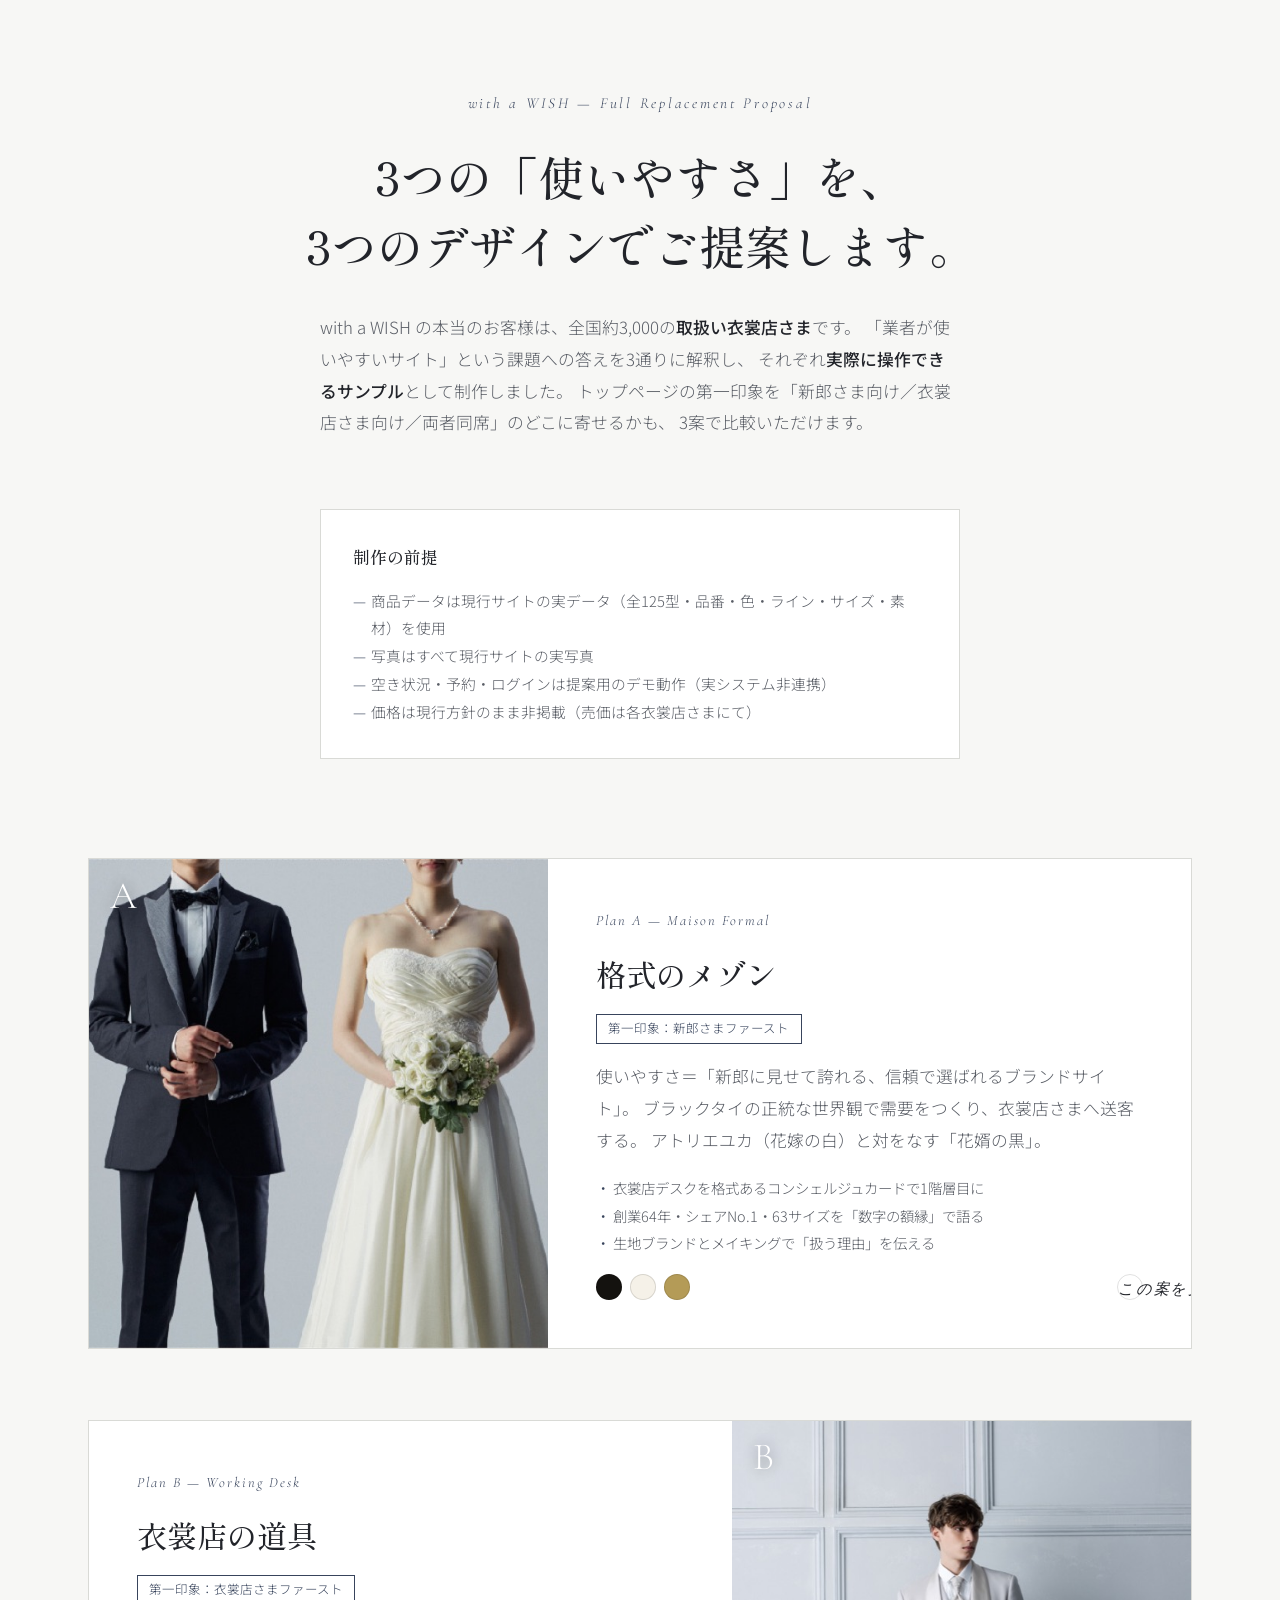
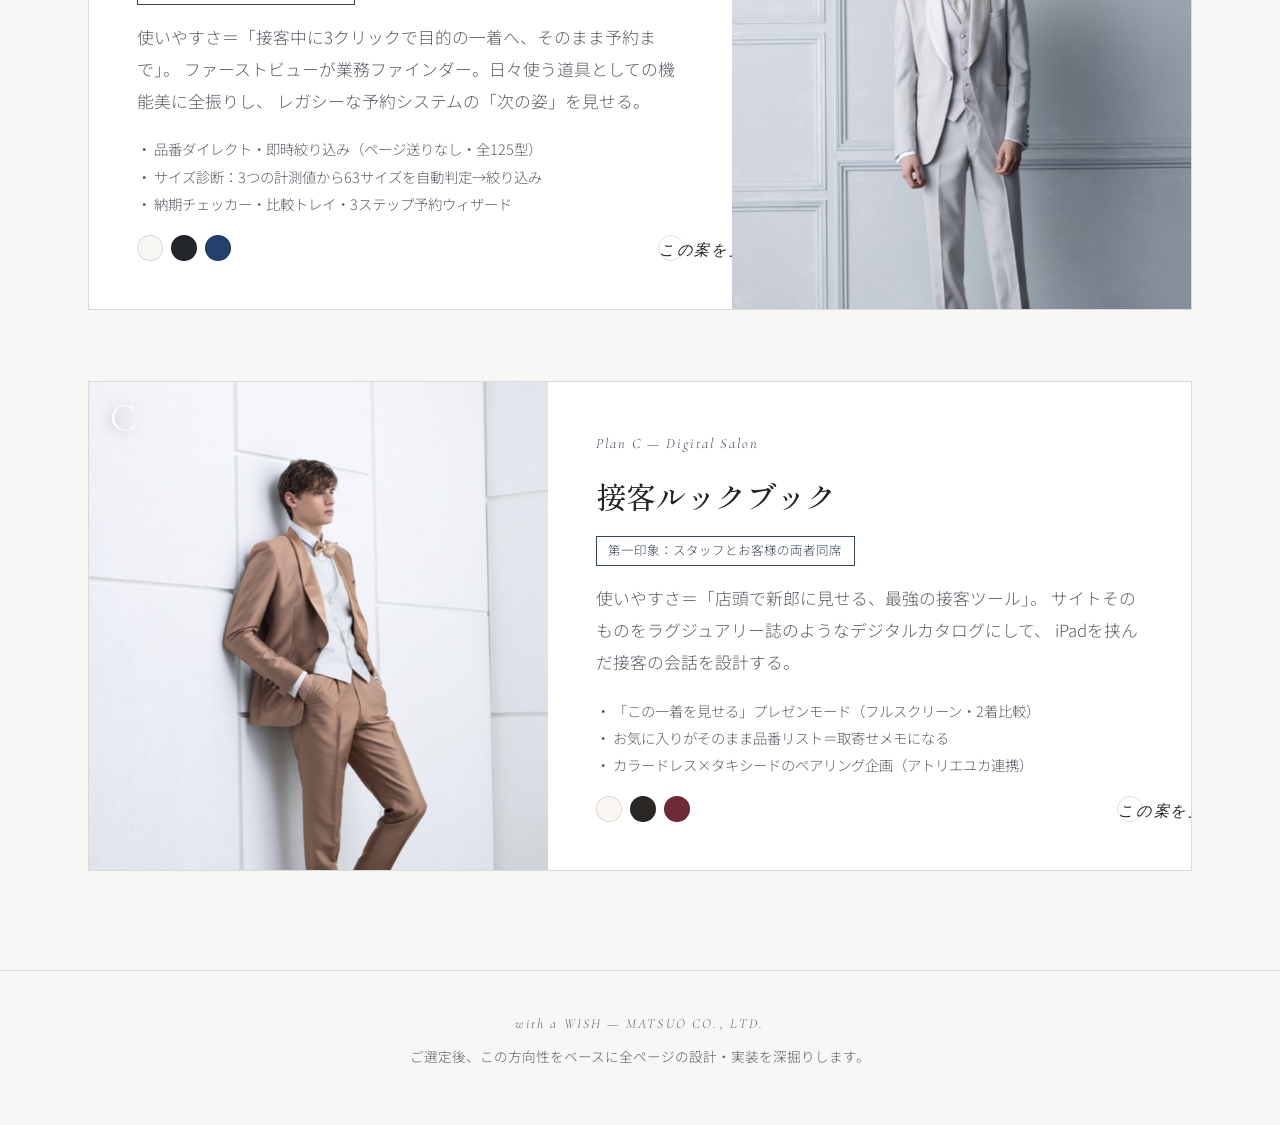
==== index.html @ f5b6f58b "feat: with a WISH リニューアル提案サンプル（3案）を公開 - index.html: 3案の比較トップ - a-maison: A案 Maison Formal（格式のメゾン） - " ====
<!DOCTYPE html>
<html lang="ja">
<head>
<meta charset="UTF-8">
<meta name="viewport" content="width=device-width, initial-scale=1">
<title>with a WISH リニューアル提案 — 3つのデザイン案</title>
<meta name="description" content="with a WISH サイトフルリプレイスに向けた3つのデザイン方向性のご提案。各案は実際に操作できるサンプルです。">
<link rel="icon" href="data:image/svg+xml,%3Csvg xmlns='http://www.w3.org/2000/svg' viewBox='0 0 32 32'%3E%3Crect width='32' height='32' fill='%2322242a'/%3E%3Ctext x='16' y='22' font-family='Georgia,serif' font-size='18' fill='%23f5f1e8' text-anchor='middle' font-style='italic'%3EW%3C/text%3E%3C/svg%3E">
<link rel="preconnect" href="https://fonts.googleapis.com">
<link rel="preconnect" href="https://fonts.gstatic.com" crossorigin>
<link href="https://fonts.googleapis.com/css2?family=Cormorant+Garamond:ital,wght@0,400;0,500;1,400&family=Noto+Sans+JP:wght@300;400;500&family=Shippori+Mincho:wght@400;500&display=swap" rel="stylesheet">
<style>
:root {
  --ink: #22242a;
  --ink-soft: #5a5e66;
  --paper: #f7f7f5;
  --line: #d9dad6;
  --accent: #38445c;
  --text-base: clamp(0.95rem, 0.9rem + 0.25vw, 1.05rem);
  --space-section: clamp(4rem, 3rem + 4vw, 7rem);
  --ease-out: cubic-bezier(0.16, 1, 0.3, 1);
}
* { margin: 0; padding: 0; box-sizing: border-box; }
html { scroll-behavior: smooth; }
body {
  font-family: "Noto Sans JP", sans-serif;
  font-weight: 300;
  font-size: var(--text-base);
  line-height: 1.9;
  color: var(--ink);
  background: var(--paper);
  -webkit-font-smoothing: antialiased;
}
img { max-width: 100%; height: auto; display: block; }
a { color: inherit; }
.skip-link {
  position: absolute; left: -9999px; top: 0;
  background: var(--ink); color: #fff; padding: 0.6em 1.2em; z-index: 100;
}
.skip-link:focus { left: 0; }
:focus-visible { outline: 2px solid var(--accent); outline-offset: 3px; }

.wrap { max-width: 1200px; margin: 0 auto; padding: 0 clamp(1.25rem, 4vw, 3rem); }

/* ---- header ---- */
.site-head {
  padding: calc(var(--space-section) * 0.9) 0 calc(var(--space-section) * 0.7);
  text-align: center;
}
.site-head .en {
  font-family: "Cormorant Garamond", serif;
  font-style: italic;
  font-size: 0.95rem;
  letter-spacing: 0.18em;
  color: var(--accent);
  display: block;
  margin-bottom: 1.4rem;
}
.site-head h1 {
  font-family: "Shippori Mincho", serif;
  font-weight: 500;
  font-size: clamp(1.6rem, 1.2rem + 2.4vw, 2.9rem);
  line-height: 1.5;
  text-wrap: balance;
}
.site-head .lede {
  max-width: 640px;
  margin: 2rem auto 0;
  color: var(--ink-soft);
  text-align: left;
}
.site-head .lede strong { font-weight: 500; color: var(--ink); }

/* ---- 前提メモ ---- */
.premise {
  max-width: 640px;
  margin: 0 auto var(--space-section);
  border: 1px solid var(--line);
  background: #fff;
  padding: clamp(1.4rem, 1.2rem + 1vw, 2.2rem);
}
.premise h2 {
  font-family: "Shippori Mincho", serif;
  font-weight: 500;
  font-size: 1.05rem;
  margin-bottom: 0.8rem;
}
.premise ul { list-style: none; }
.premise li {
  padding-left: 1.2em;
  position: relative;
  color: var(--ink-soft);
  font-size: 0.92rem;
}
.premise li::before {
  content: "—";
  position: absolute; left: 0;
  color: var(--accent);
}

/* ---- proposal cards ---- */
.proposals { display: grid; gap: clamp(2.5rem, 2rem + 3vw, 5rem); padding-bottom: var(--space-section); }
.proposal {
  display: grid;
  grid-template-columns: minmax(0, 5fr) minmax(0, 7fr);
  border: 1px solid var(--line);
  background: #fff;
  text-decoration: none;
  overflow: hidden;
  transition: transform 180ms var(--ease-out), box-shadow 180ms var(--ease-out);
}
.proposal:hover, .proposal:focus-visible {
  transform: translateY(-4px);
  box-shadow: 0 18px 40px -20px rgba(34, 36, 42, 0.3);
}
.proposal:nth-of-type(even) { grid-template-columns: minmax(0, 7fr) minmax(0, 5fr); }
.proposal:nth-of-type(even) .proposal-visual { order: 2; }
.proposal-visual { position: relative; min-height: 300px; }
.proposal-visual img {
  position: absolute; inset: 0;
  width: 100%; height: 100%;
  object-fit: cover;
}
.proposal-visual.top img { object-position: 50% 12%; }
.proposal-visual .letter {
  position: absolute; top: 1.1rem; left: 1.3rem;
  font-family: "Cormorant Garamond", serif;
  font-size: 2.4rem; line-height: 1;
  color: #fff;
  text-shadow: 0 1px 14px rgba(0,0,0,0.45);
}
.proposal-body { padding: clamp(1.8rem, 1.4rem + 2vw, 3.2rem); display: flex; flex-direction: column; gap: 1.1rem; }
.proposal-body .plan-no {
  font-family: "Cormorant Garamond", serif;
  font-style: italic;
  letter-spacing: 0.14em;
  font-size: 0.9rem;
  color: var(--accent);
}
.proposal-body h2 {
  font-family: "Shippori Mincho", serif;
  font-weight: 500;
  font-size: clamp(1.35rem, 1.2rem + 0.9vw, 1.9rem);
  line-height: 1.45;
  text-wrap: balance;
}
.proposal-body .concept { color: var(--ink-soft); }
.audience {
  display: inline-block;
  align-self: flex-start;
  font-size: 0.78rem;
  letter-spacing: 0.08em;
  border: 1px solid var(--accent);
  color: var(--accent);
  padding: 0.15em 0.9em;
}
.features { list-style: none; font-size: 0.9rem; color: var(--ink-soft); }
.features li { padding-left: 1.2em; position: relative; }
.features li::before { content: "・"; position: absolute; left: 0; color: var(--accent); }
.palette { display: flex; gap: 0.5rem; align-items: center; margin-top: auto; flex-wrap: wrap; }
.palette span {
  width: 26px; height: 26px;
  border-radius: 50%;
  border: 1px solid rgba(0,0,0,0.12);
  display: inline-block;
}
.palette .go {
  margin-left: auto;
  white-space: nowrap;
  font-family: "Cormorant Garamond", serif;
  font-style: italic;
  letter-spacing: 0.12em;
  font-size: 0.95rem;
  color: var(--ink);
}
.proposal:hover .go, .proposal:focus-visible .go { color: var(--accent); }

/* ---- footer ---- */
.site-foot {
  border-top: 1px solid var(--line);
  padding: 2.5rem 0 3.5rem;
  text-align: center;
  color: var(--ink-soft);
  font-size: 0.85rem;
}
.site-foot .en {
  font-family: "Cormorant Garamond", serif;
  font-style: italic;
  letter-spacing: 0.16em;
  display: block;
  margin-bottom: 0.4rem;
}

@media (max-width: 760px) {
  .proposal, .proposal:nth-of-type(even) { grid-template-columns: 1fr; }
  .proposal:nth-of-type(even) .proposal-visual { order: 0; }
  .proposal-visual { min-height: 220px; aspect-ratio: 16 / 9; }
}
@media (prefers-reduced-motion: reduce) {
  html { scroll-behavior: auto; }
  .proposal { transition: none; }
}
</style>
</head>
<body>
<a class="skip-link" href="#main">本文へスキップ</a>

<header class="site-head wrap">
  <span class="en">with a WISH — Full Replacement Proposal</span>
  <h1>3つの「使いやすさ」を、<br>3つのデザインでご提案します。</h1>
  <p class="lede">
    with a WISH の本当のお客様は、全国約3,000の<strong>取扱い衣裳店さま</strong>です。
    「業者が使いやすいサイト」という課題への答えを3通りに解釈し、
    それぞれ<strong>実際に操作できるサンプル</strong>として制作しました。
    トップページの第一印象を「新郎さま向け／衣裳店さま向け／両者同席」のどこに寄せるかも、
    3案で比較いただけます。
  </p>
</header>

<main id="main" class="wrap">

  <aside class="premise" aria-label="制作の前提">
    <h2>制作の前提</h2>
    <ul>
      <li>商品データは現行サイトの実データ（全125型・品番・色・ライン・サイズ・素材）を使用</li>
      <li>写真はすべて現行サイトの実写真</li>
      <li>空き状況・予約・ログインは提案用のデモ動作（実システム非連携）</li>
      <li>価格は現行方針のまま非掲載（売価は各衣裳店さまにて）</li>
    </ul>
  </aside>

  <div class="proposals">

    <a class="proposal" href="a-maison/index.html">
      <div class="proposal-visual">
        <img src="assets/img/hero/slider02.jpg" width="1278" height="540" alt="ダークカラーのタキシードを着た新郎と純白のドレスの花嫁" loading="eager">
        <span class="letter" aria-hidden="true">A</span>
      </div>
      <div class="proposal-body">
        <span class="plan-no">Plan A — Maison Formal</span>
        <h2>格式のメゾン</h2>
        <span class="audience">第一印象：新郎さまファースト</span>
        <p class="concept">
          使いやすさ＝「新郎に見せて誇れる、信頼で選ばれるブランドサイト」。
          ブラックタイの正統な世界観で需要をつくり、衣裳店さまへ送客する。
          アトリエユカ（花嫁の白）と対をなす「花婿の黒」。
        </p>
        <ul class="features">
          <li>衣裳店デスクを格式あるコンシェルジュカードで1階層目に</li>
          <li>創業64年・シェアNo.1・63サイズを「数字の額縁」で語る</li>
          <li>生地ブランドとメイキングで「扱う理由」を伝える</li>
        </ul>
        <div class="palette" aria-hidden="true">
          <span style="background:#14120f"></span>
          <span style="background:#f5f1e8"></span>
          <span style="background:#b49b57"></span>
          <span class="go">この案を見る →</span>
        </div>
      </div>
    </a>

    <a class="proposal" href="b-desk/index.html">
      <div class="proposal-visual top">
        <img src="assets/img/p/20423.jpg" width="642" height="900" alt="シルバーグレーのタキシードのモデル写真" loading="lazy">
        <span class="letter" aria-hidden="true">B</span>
      </div>
      <div class="proposal-body">
        <span class="plan-no">Plan B — Working Desk</span>
        <h2>衣裳店の道具</h2>
        <span class="audience">第一印象：衣裳店さまファースト</span>
        <p class="concept">
          使いやすさ＝「接客中に3クリックで目的の一着へ、そのまま予約まで」。
          ファーストビューが業務ファインダー。日々使う道具としての機能美に全振りし、
          レガシーな予約システムの「次の姿」を見せる。
        </p>
        <ul class="features">
          <li>品番ダイレクト・即時絞り込み（ページ送りなし・全125型）</li>
          <li>サイズ診断：3つの計測値から63サイズを自動判定→絞り込み</li>
          <li>納期チェッカー・比較トレイ・3ステップ予約ウィザード</li>
        </ul>
        <div class="palette" aria-hidden="true">
          <span style="background:#f6f6f3"></span>
          <span style="background:#22252a"></span>
          <span style="background:#24406e"></span>
          <span class="go">この案を見る →</span>
        </div>
      </div>
    </a>

    <a class="proposal" href="c-salon/index.html">
      <div class="proposal-visual top">
        <img src="assets/img/p/20425.jpg" width="600" height="901" alt="ベージュのタキシードで壁にもたれるモデルのエディトリアル写真" loading="lazy">
        <span class="letter" aria-hidden="true">C</span>
      </div>
      <div class="proposal-body">
        <span class="plan-no">Plan C — Digital Salon</span>
        <h2>接客ルックブック</h2>
        <span class="audience">第一印象：スタッフとお客様の両者同席</span>
        <p class="concept">
          使いやすさ＝「店頭で新郎に見せる、最強の接客ツール」。
          サイトそのものをラグジュアリー誌のようなデジタルカタログにして、
          iPadを挟んだ接客の会話を設計する。
        </p>
        <ul class="features">
          <li>「この一着を見せる」プレゼンモード（フルスクリーン・2着比較）</li>
          <li>お気に入りがそのまま品番リスト＝取寄せメモになる</li>
          <li>カラードレス×タキシードのペアリング企画（アトリエユカ連携）</li>
        </ul>
        <div class="palette" aria-hidden="true">
          <span style="background:#faf7f2"></span>
          <span style="background:#2a2724"></span>
          <span style="background:#6e2b35"></span>
          <span class="go">この案を見る →</span>
        </div>
      </div>
    </a>

  </div>
</main>

<footer class="site-foot">
  <span class="en">with a WISH — MATSUO CO., LTD.</span>
  ご選定後、この方向性をベースに全ページの設計・実装を深掘りします。
</footer>

</body>
</html>
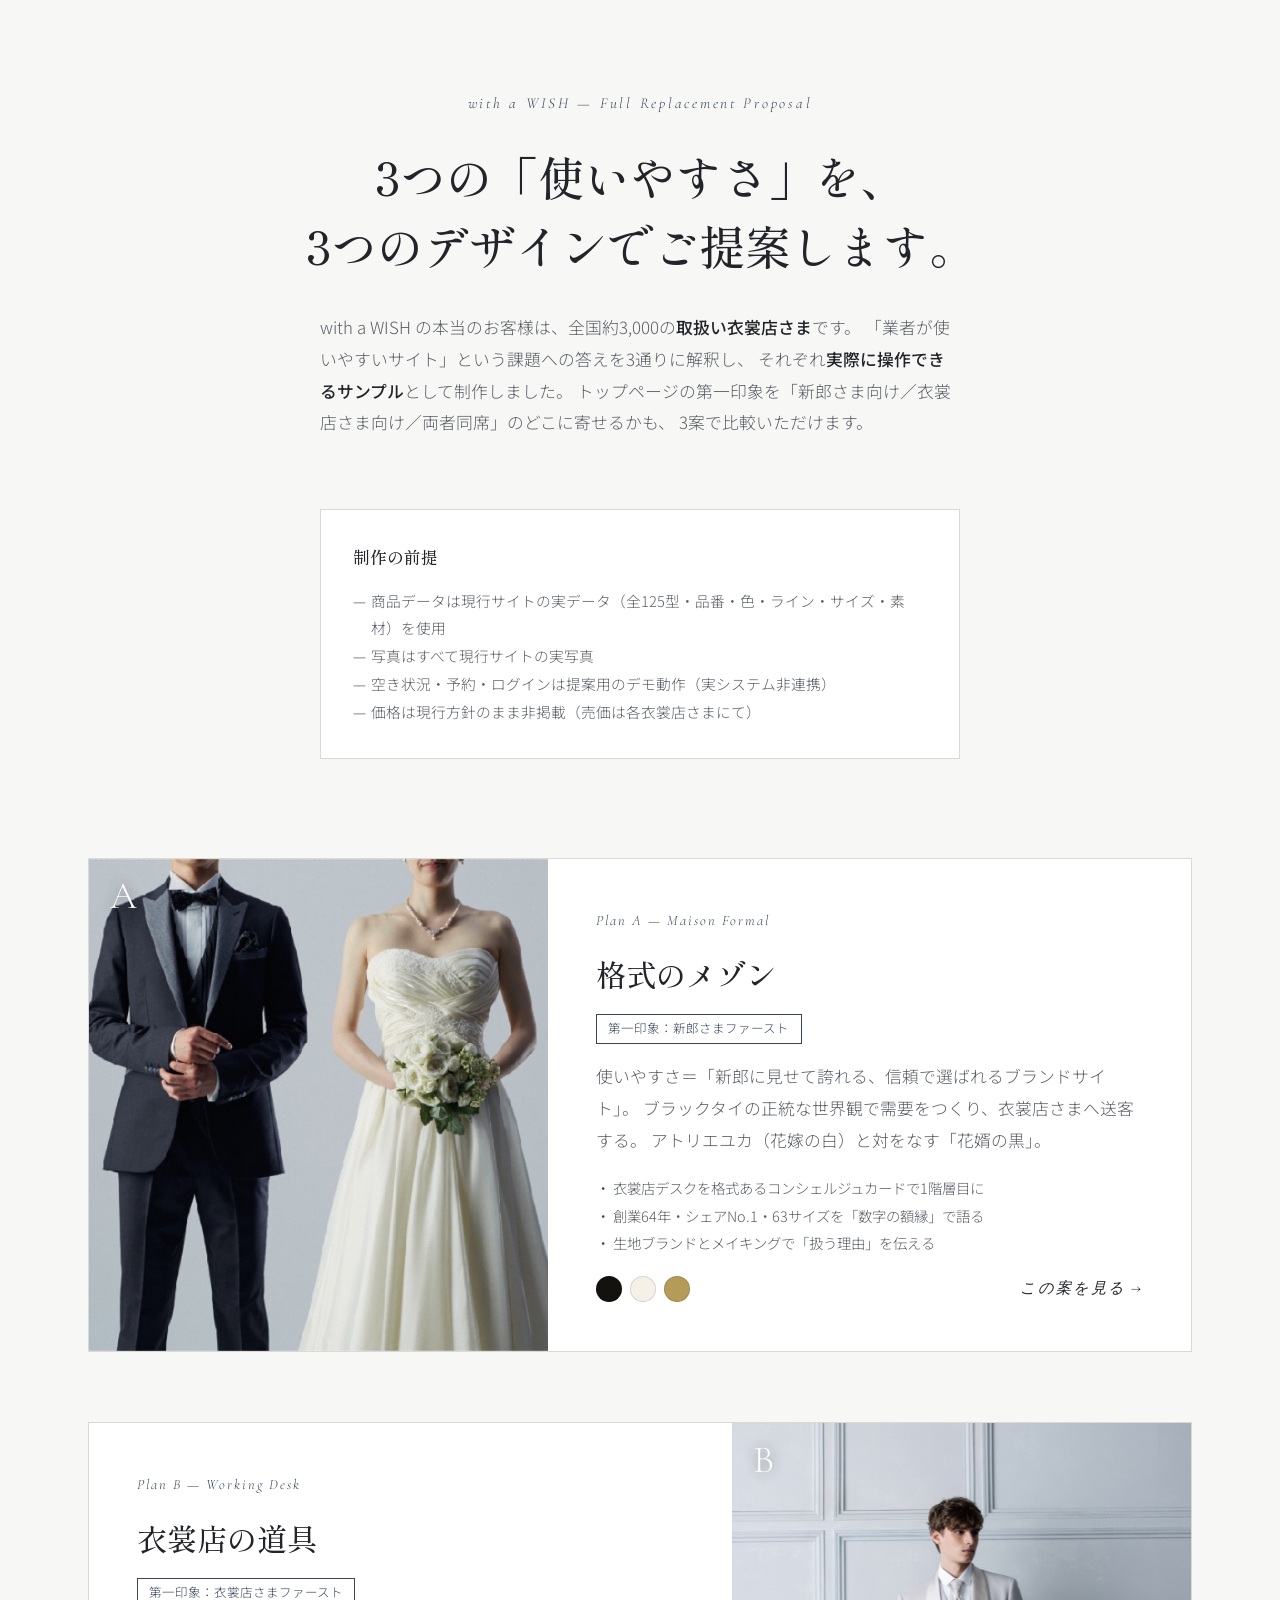
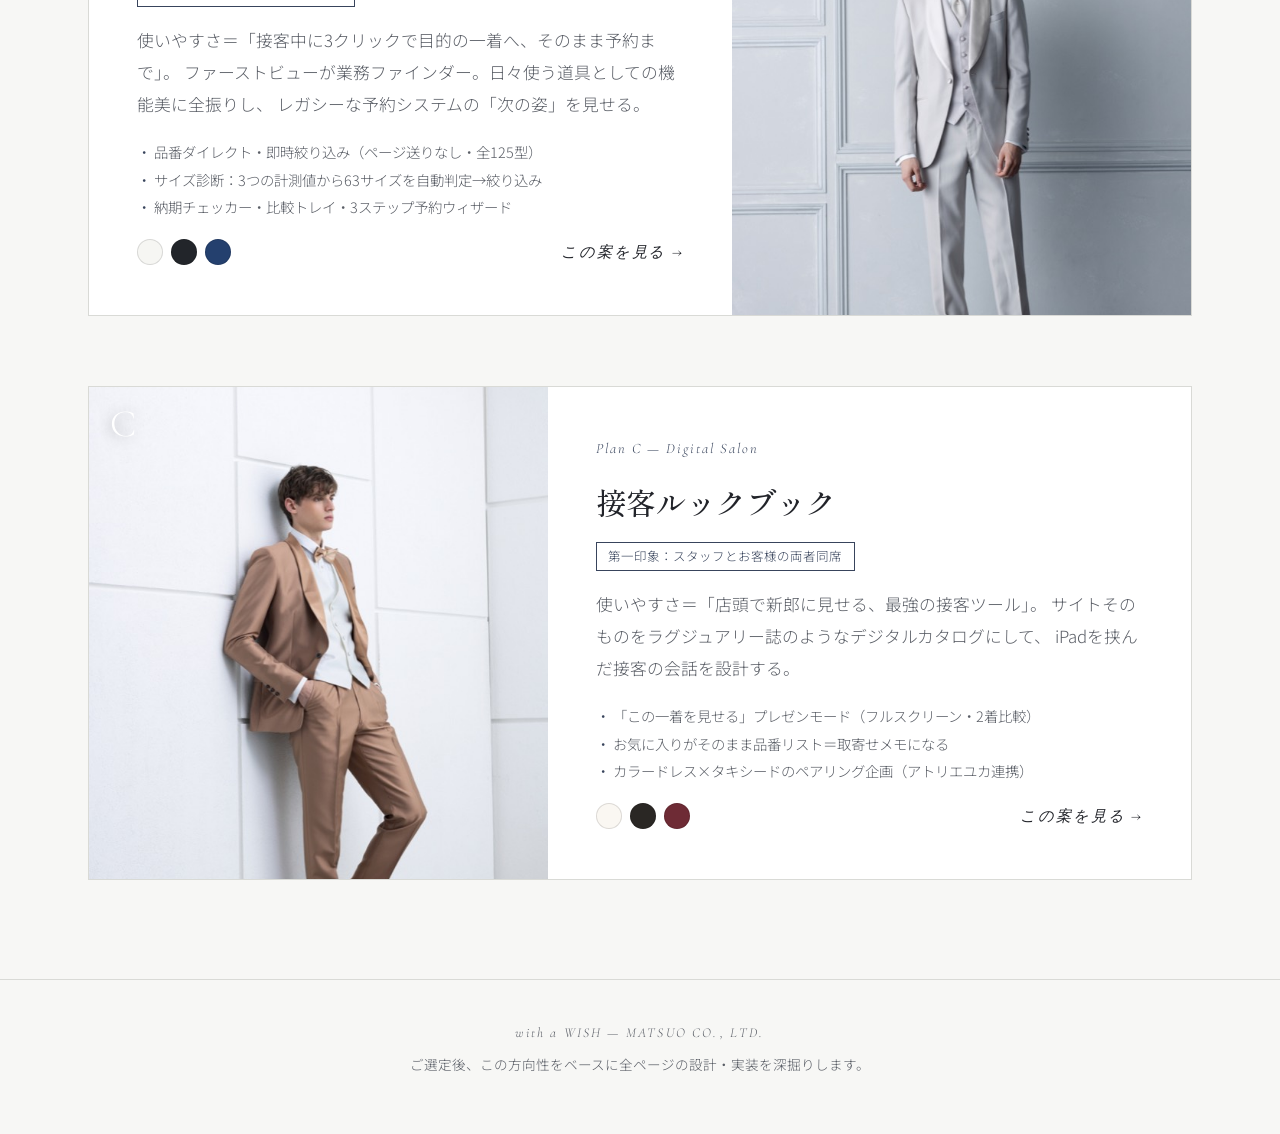
==== commit 2baaff4c: "fix: トップページSPの左右余白欠落とCTA見切れを修正 - .site-head の padding ショートハンドが .wrap の左右余白を 0 で   打ち消していたため、見出し・リード文" ====
--- a/index.html
+++ b/index.html
@@ -18,6 +18,7 @@
   --accent: #38445c;
   --text-base: clamp(0.95rem, 0.9rem + 0.25vw, 1.05rem);
   --space-section: clamp(4rem, 3rem + 4vw, 7rem);
+  --gutter: clamp(1.25rem, 4vw, 3rem);
   --ease-out: cubic-bezier(0.16, 1, 0.3, 1);
 }
 * { margin: 0; padding: 0; box-sizing: border-box; }
@@ -40,11 +41,12 @@
 .skip-link:focus { left: 0; }
 :focus-visible { outline: 2px solid var(--accent); outline-offset: 3px; }
 
-.wrap { max-width: 1200px; margin: 0 auto; padding: 0 clamp(1.25rem, 4vw, 3rem); }
+.wrap { max-width: 1200px; margin: 0 auto; padding: 0 var(--gutter); }
 
 /* ---- header ---- */
 .site-head {
-  padding: calc(var(--space-section) * 0.9) 0 calc(var(--space-section) * 0.7);
+  /* padding ショートハンドだと .wrap の左右余白を 0 で打ち消すため block 方向のみ指定 */
+  padding-block: calc(var(--space-section) * 0.9) calc(var(--space-section) * 0.7);
   text-align: center;
 }
 .site-head .en {
@@ -158,11 +160,13 @@
 .features li { padding-left: 1.2em; position: relative; }
 .features li::before { content: "・"; position: absolute; left: 0; color: var(--accent); }
 .palette { display: flex; gap: 0.5rem; align-items: center; margin-top: auto; flex-wrap: wrap; }
-.palette span {
+/* :not(.go) を外すと CTA の <span class="go"> まで 26px 角に潰れて文字が溢れる */
+.palette span:not(.go) {
   width: 26px; height: 26px;
   border-radius: 50%;
   border: 1px solid rgba(0,0,0,0.12);
   display: inline-block;
+  flex: none;
 }
 .palette .go {
   margin-left: auto;
@@ -178,10 +182,12 @@
 /* ---- footer ---- */
 .site-foot {
   border-top: 1px solid var(--line);
-  padding: 2.5rem 0 3.5rem;
+  /* 境界線は全幅のまま、テキストだけ内側に寄せる */
+  padding: 2.5rem var(--gutter) 3.5rem;
   text-align: center;
   color: var(--ink-soft);
   font-size: 0.85rem;
+  text-wrap: pretty;
 }
 .site-foot .en {
   font-family: "Cormorant Garamond", serif;
@@ -192,9 +198,14 @@
 }
 
 @media (max-width: 760px) {
-  .proposal, .proposal:nth-of-type(even) { grid-template-columns: 1fr; }
+  /* 1fr は minmax(auto,1fr) 相当でトラックが min-content 未満に縮まない。
+     minmax(0,1fr) にしないとカード内容がはみ出し overflow:hidden で切れる */
+  .proposal, .proposal:nth-of-type(even) { grid-template-columns: minmax(0, 1fr); }
   .proposal:nth-of-type(even) .proposal-visual { order: 0; }
   .proposal-visual { min-height: 220px; aspect-ratio: 16 / 9; }
+  /* 狭幅では「この案を見る →」を色見本の下に落として重なりを防ぐ */
+  .palette { row-gap: 0.9rem; }
+  .palette .go { margin-left: 0; flex-basis: 100%; }
 }
 @media (prefers-reduced-motion: reduce) {
   html { scroll-behavior: auto; }
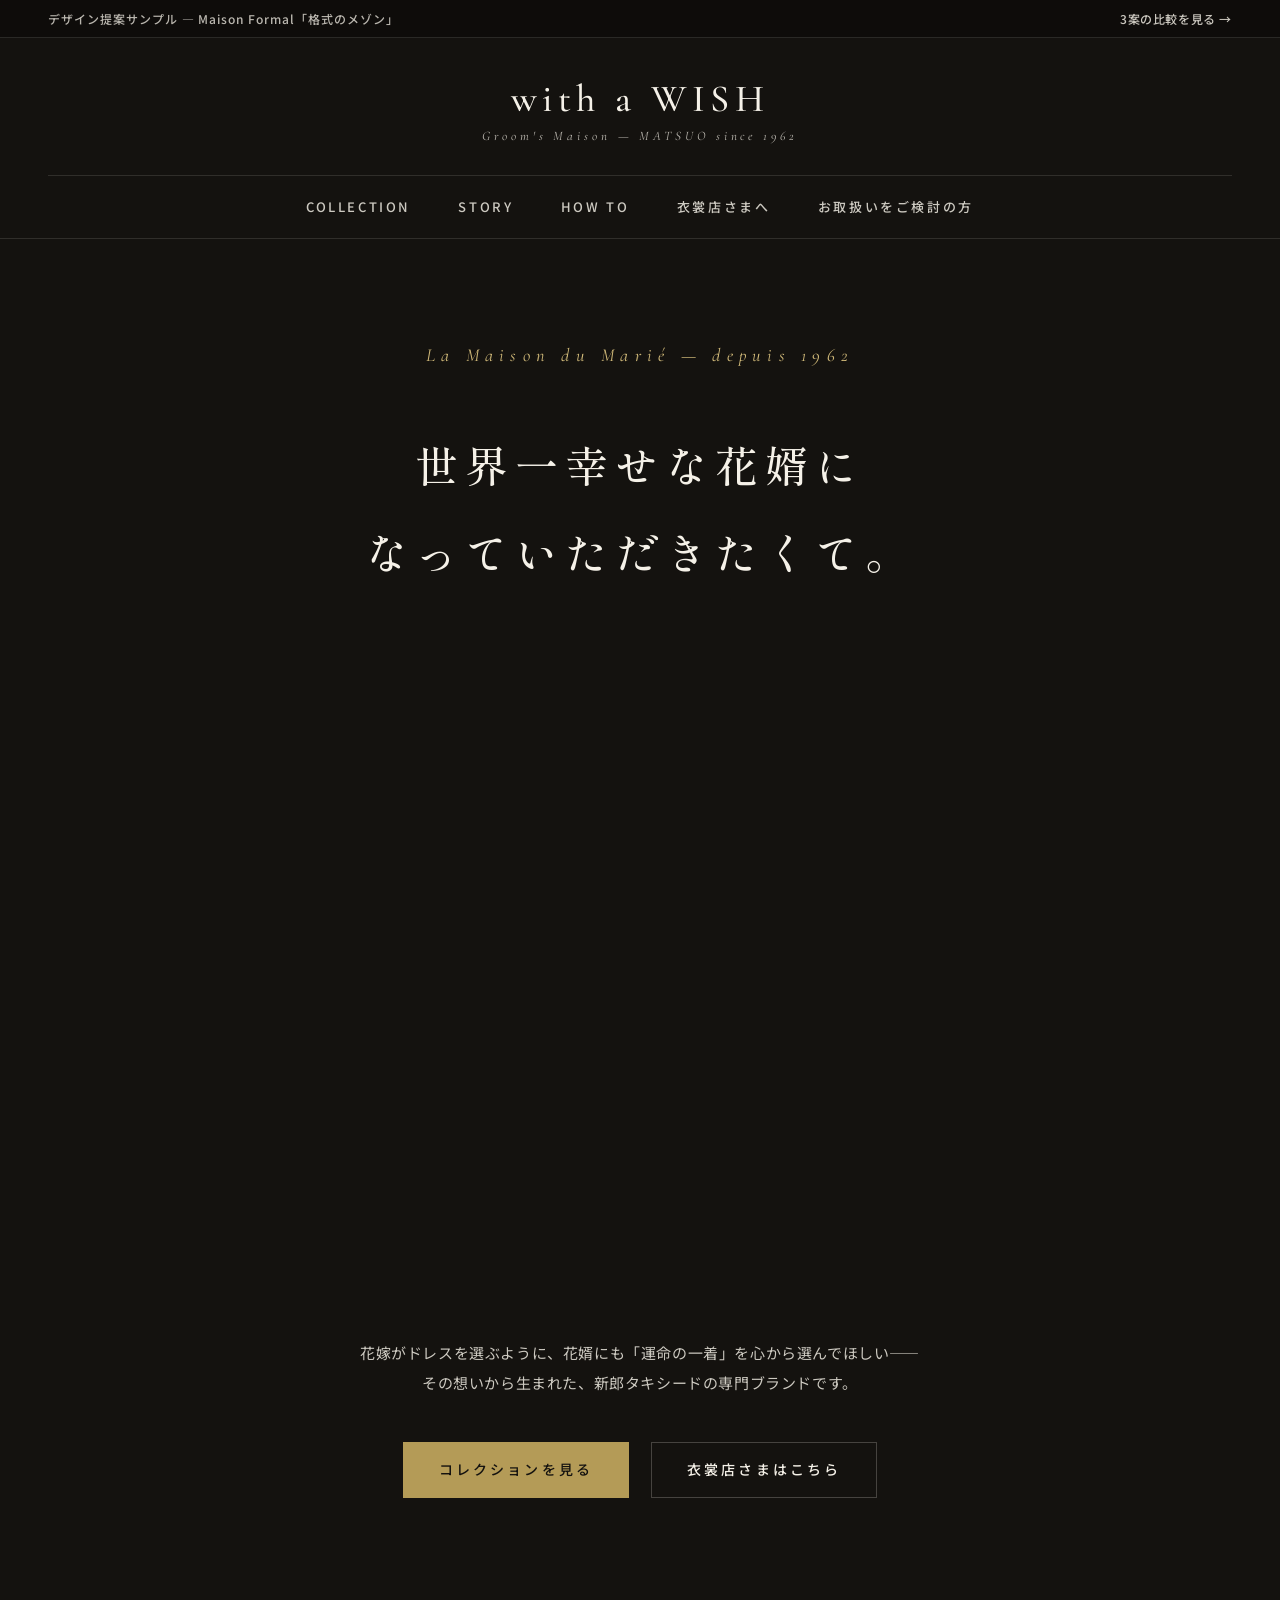
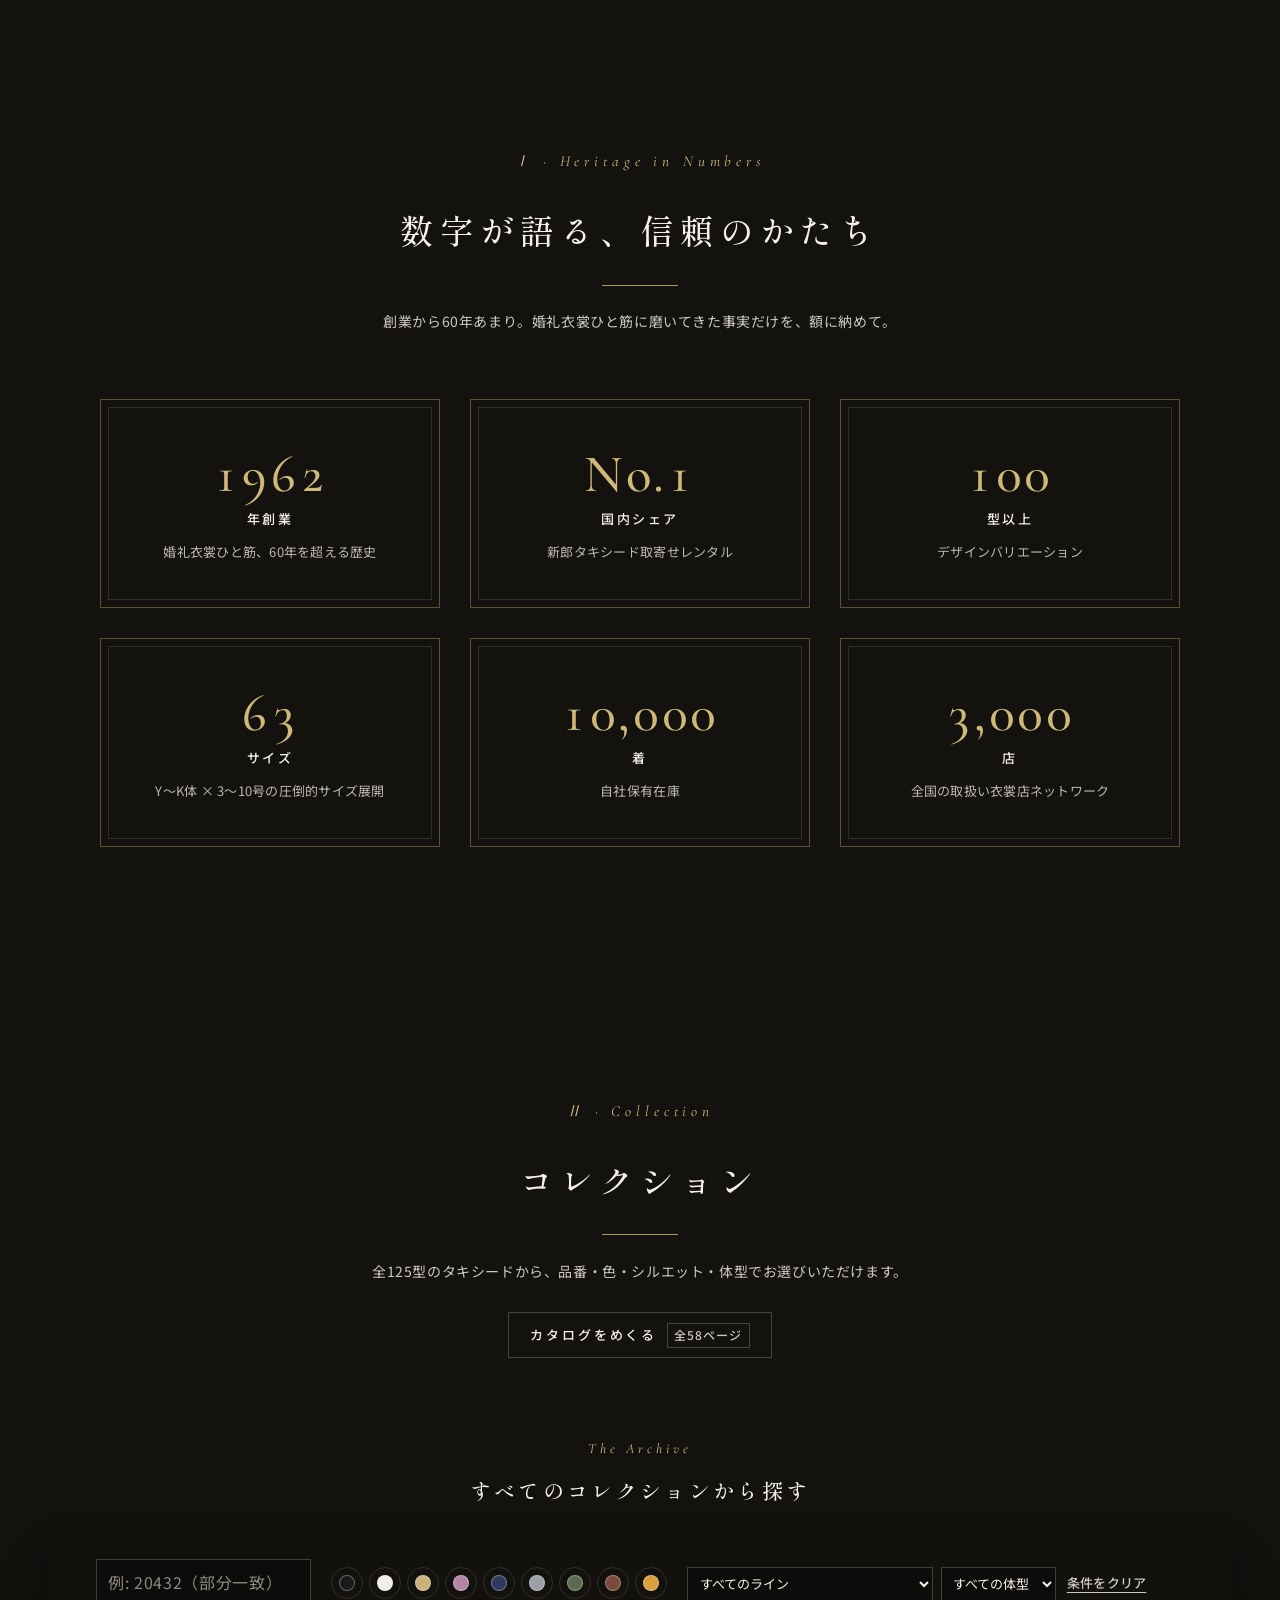
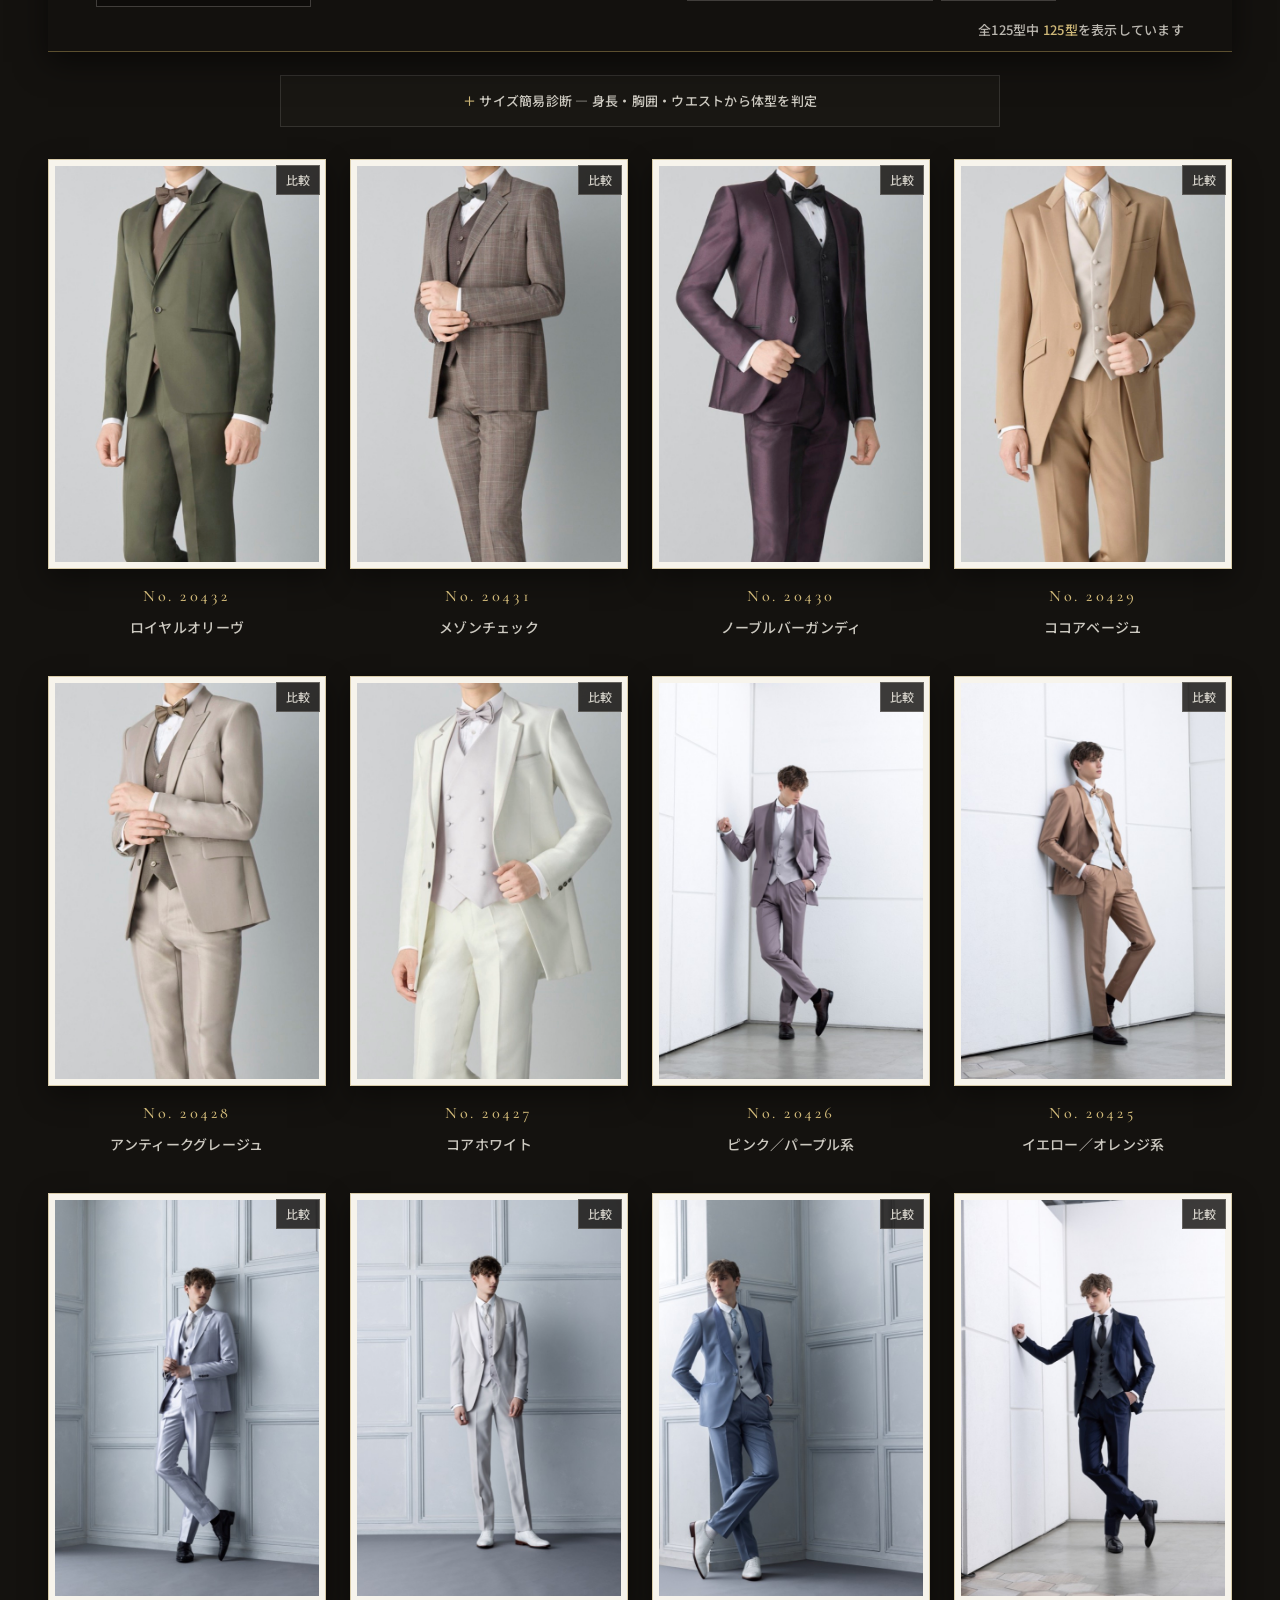
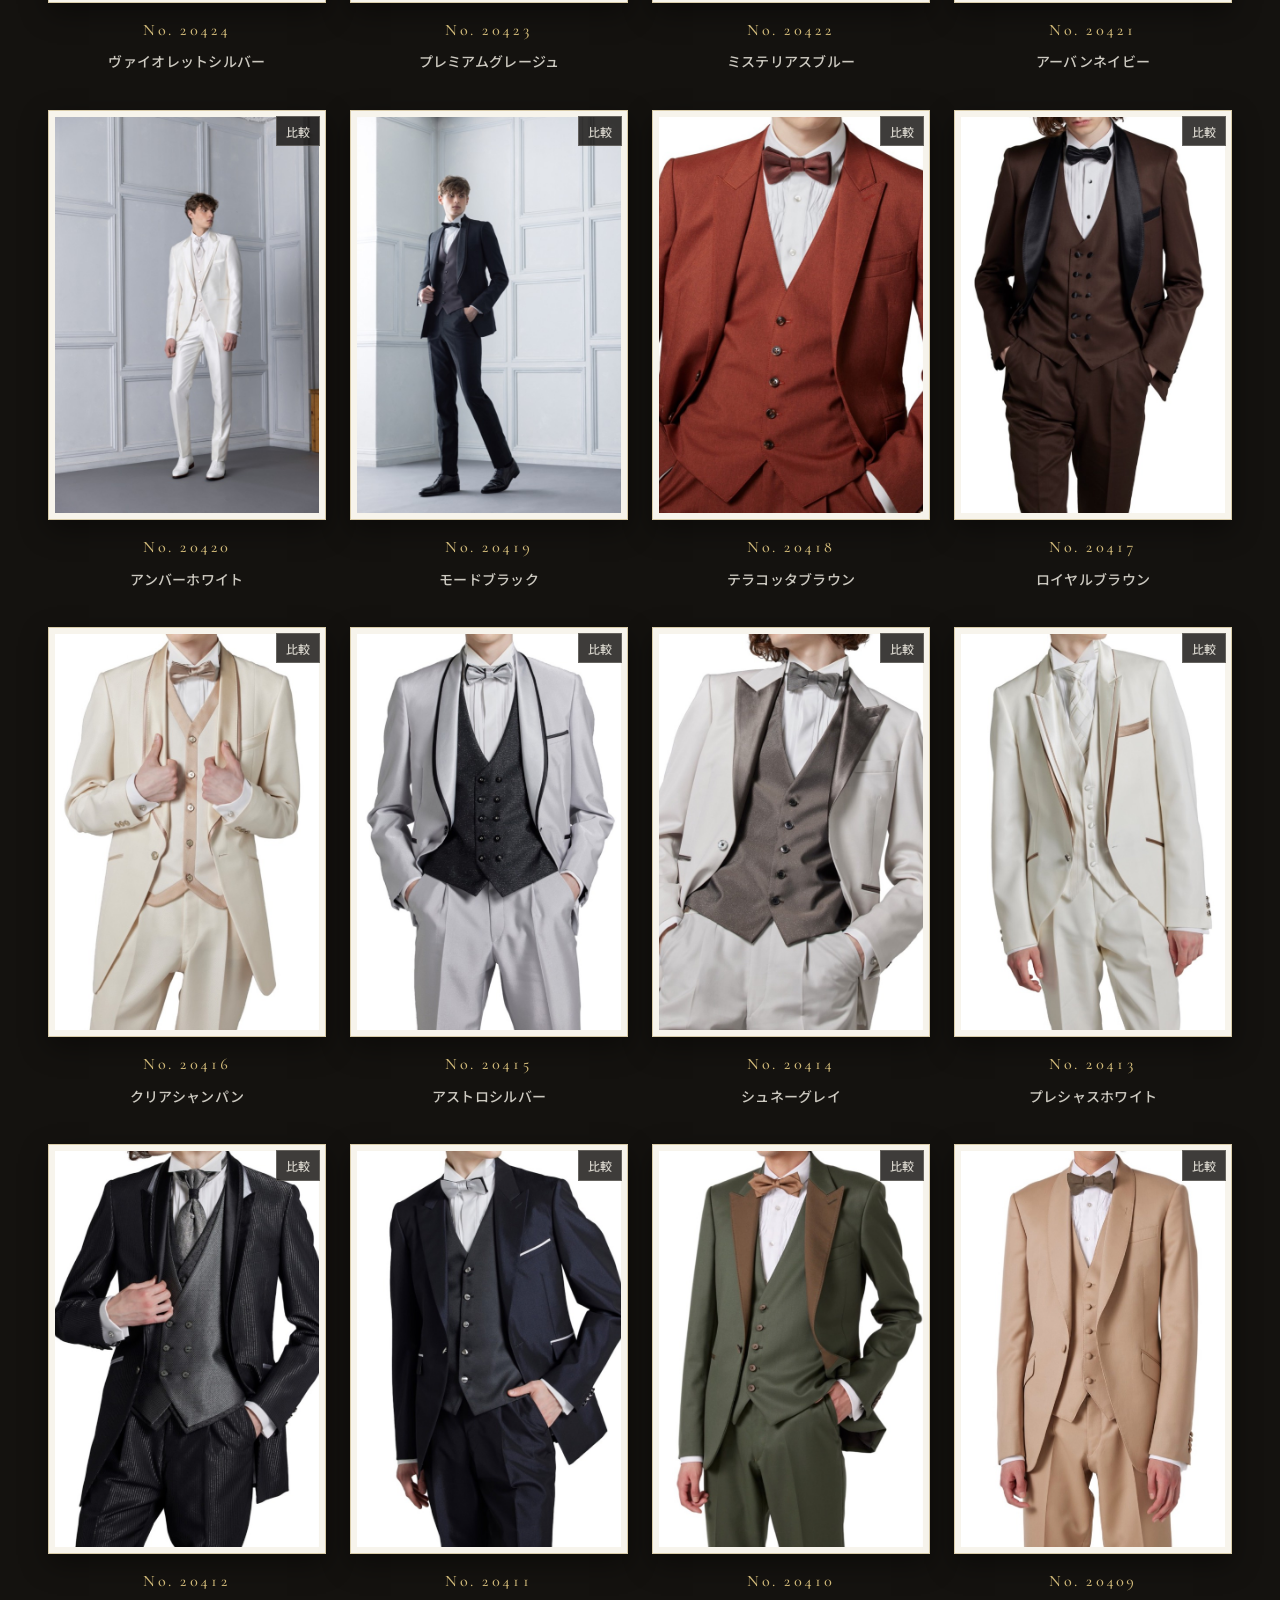
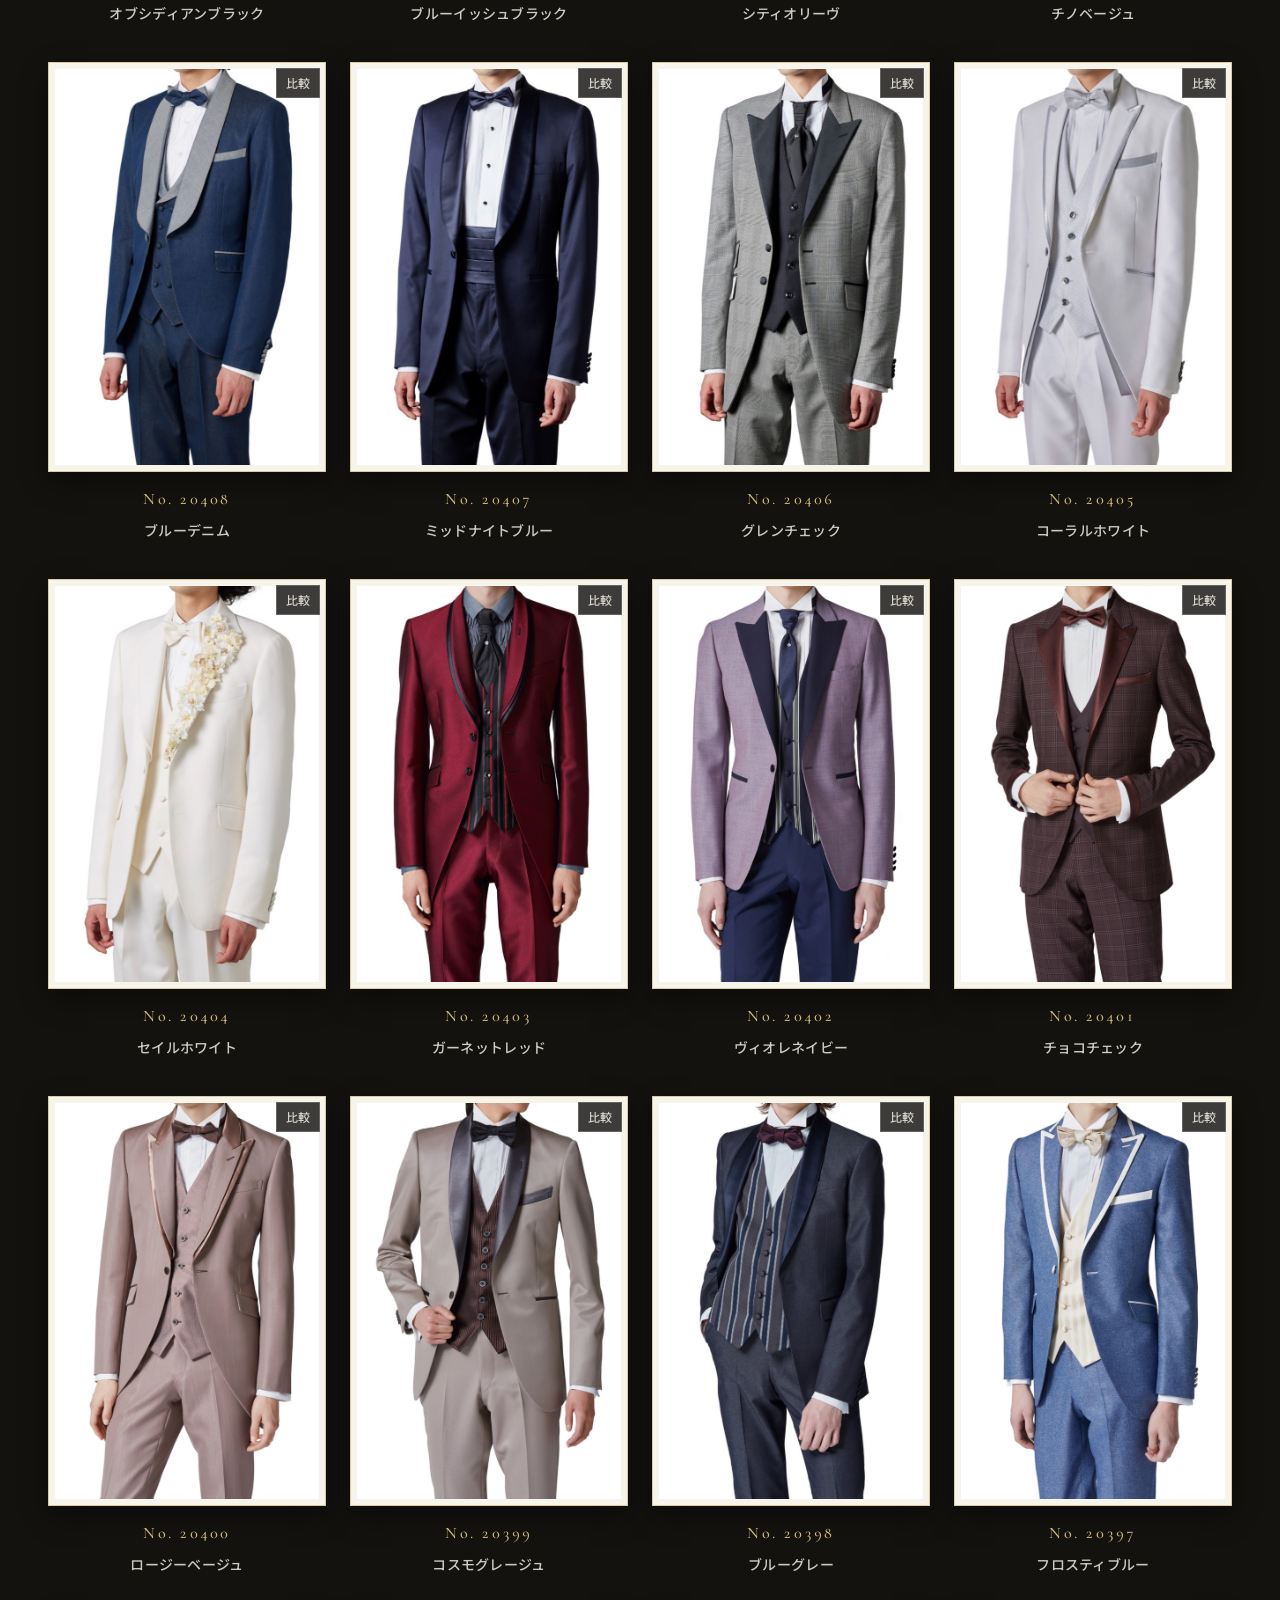
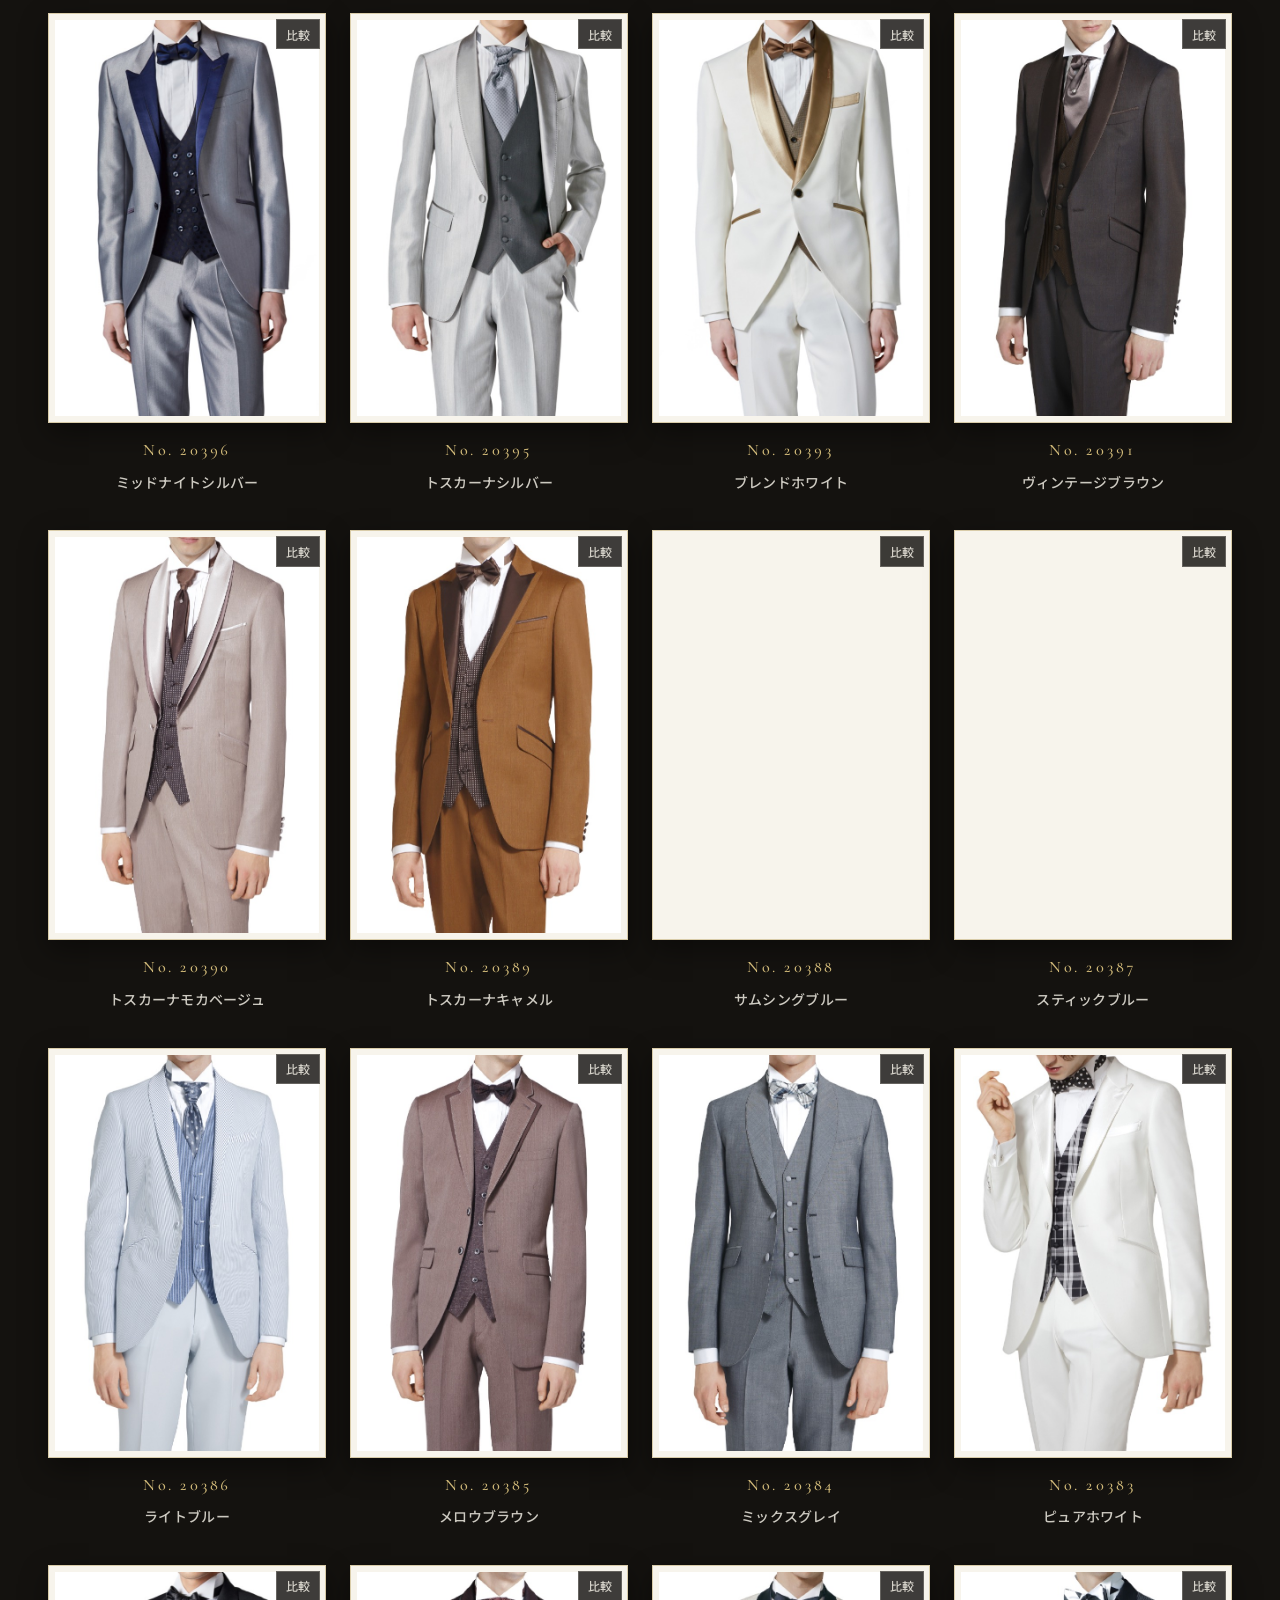
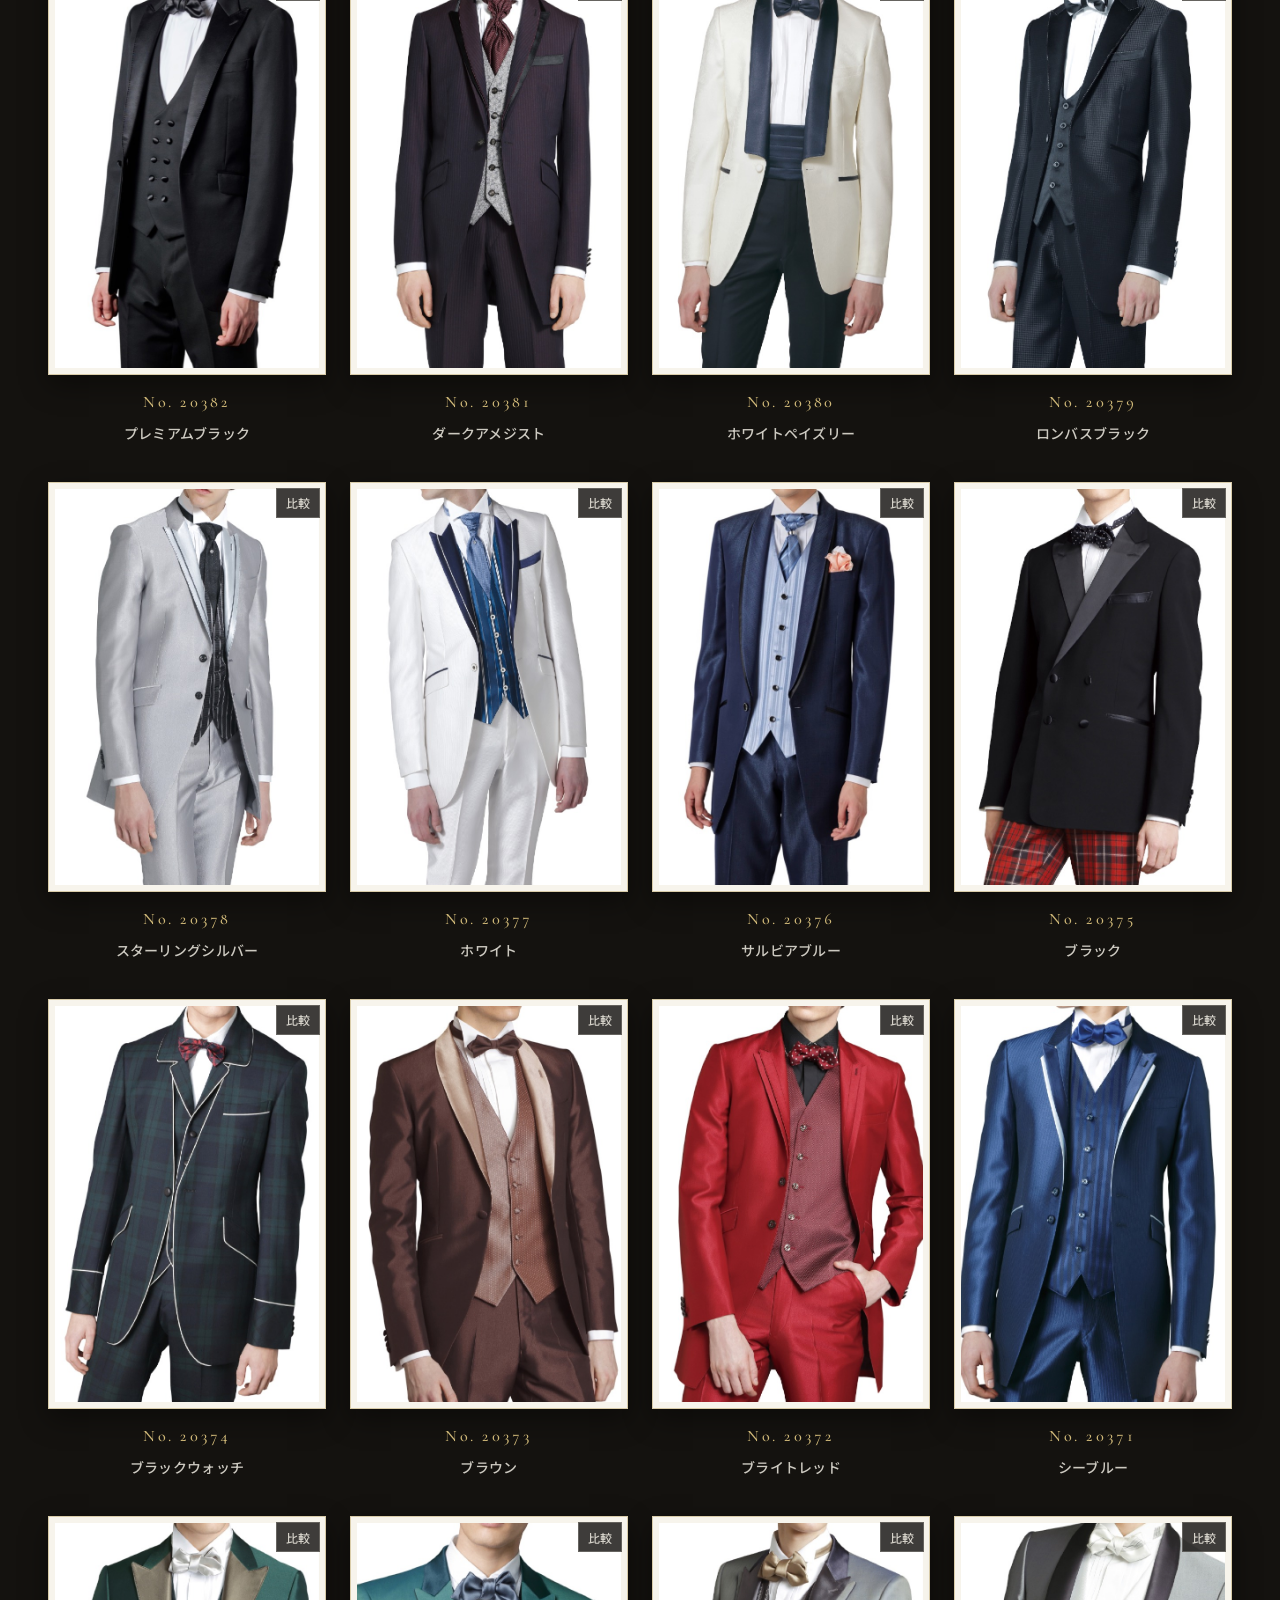
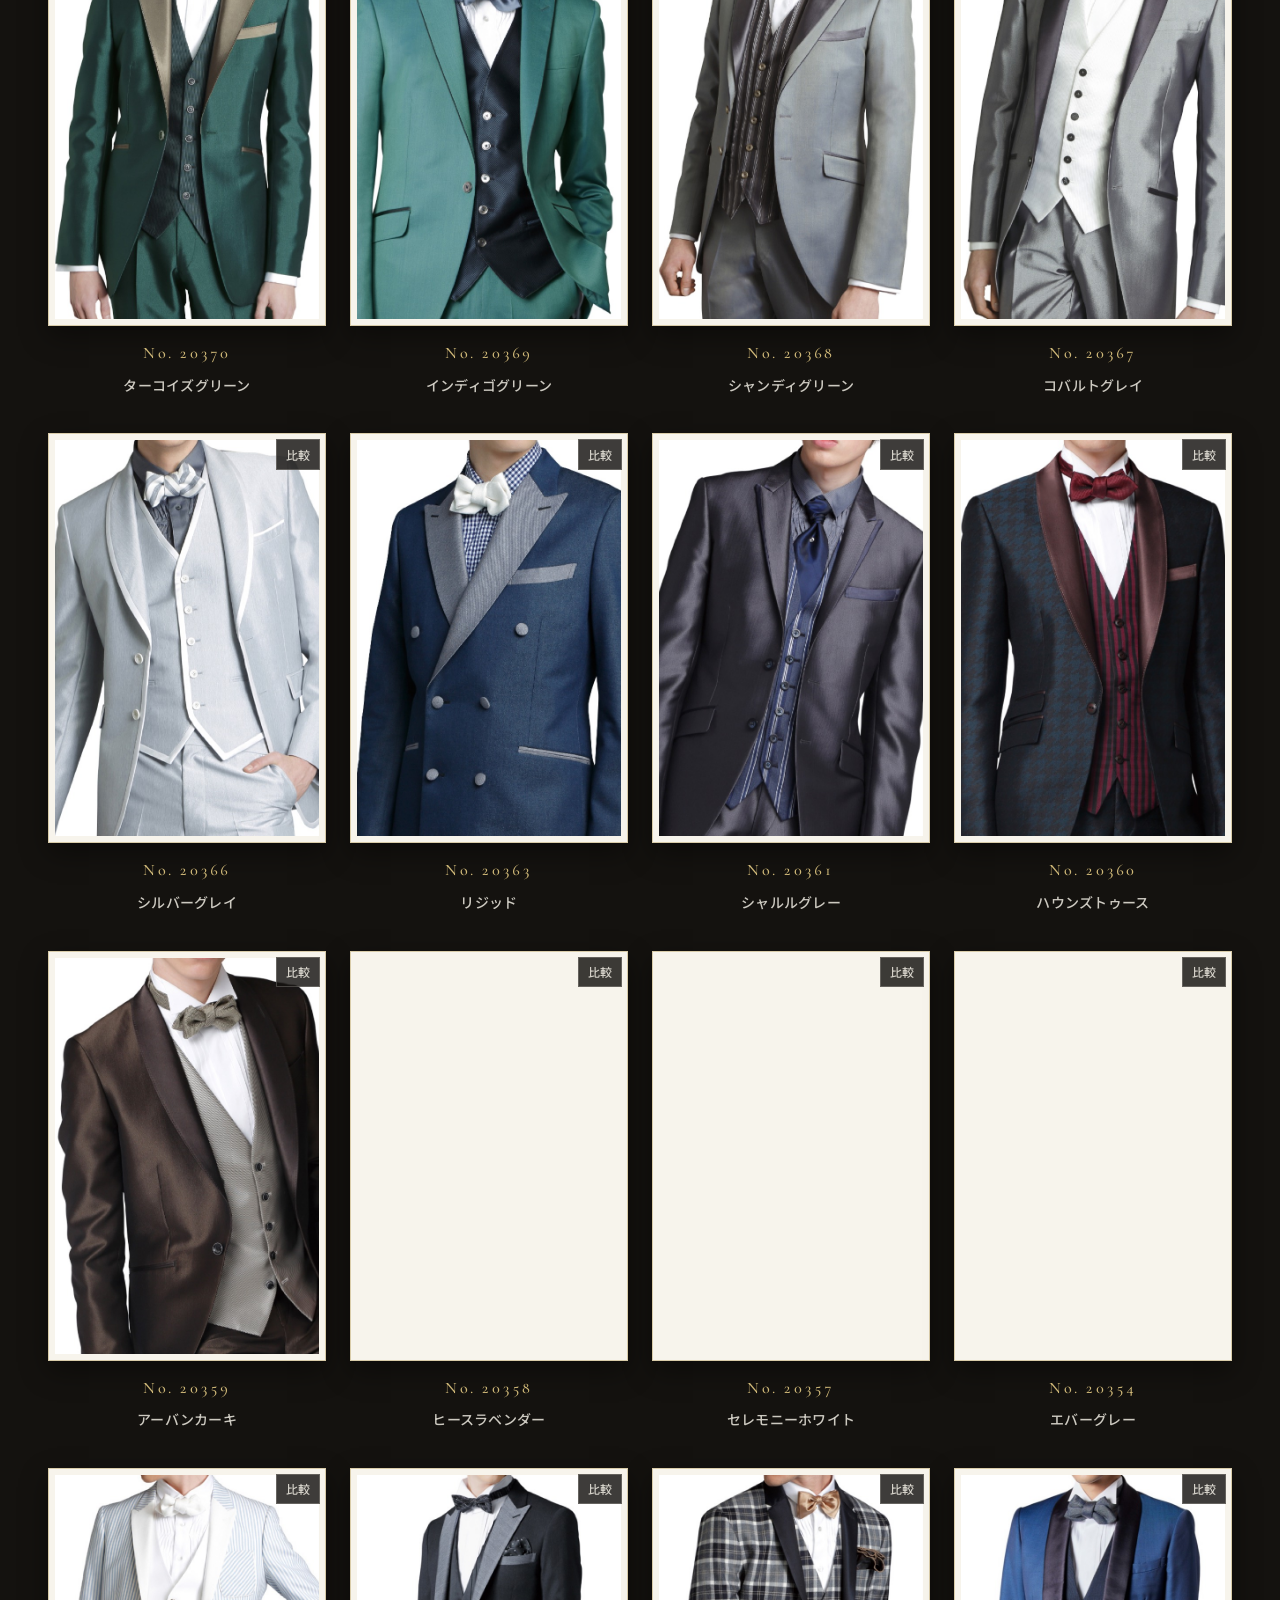
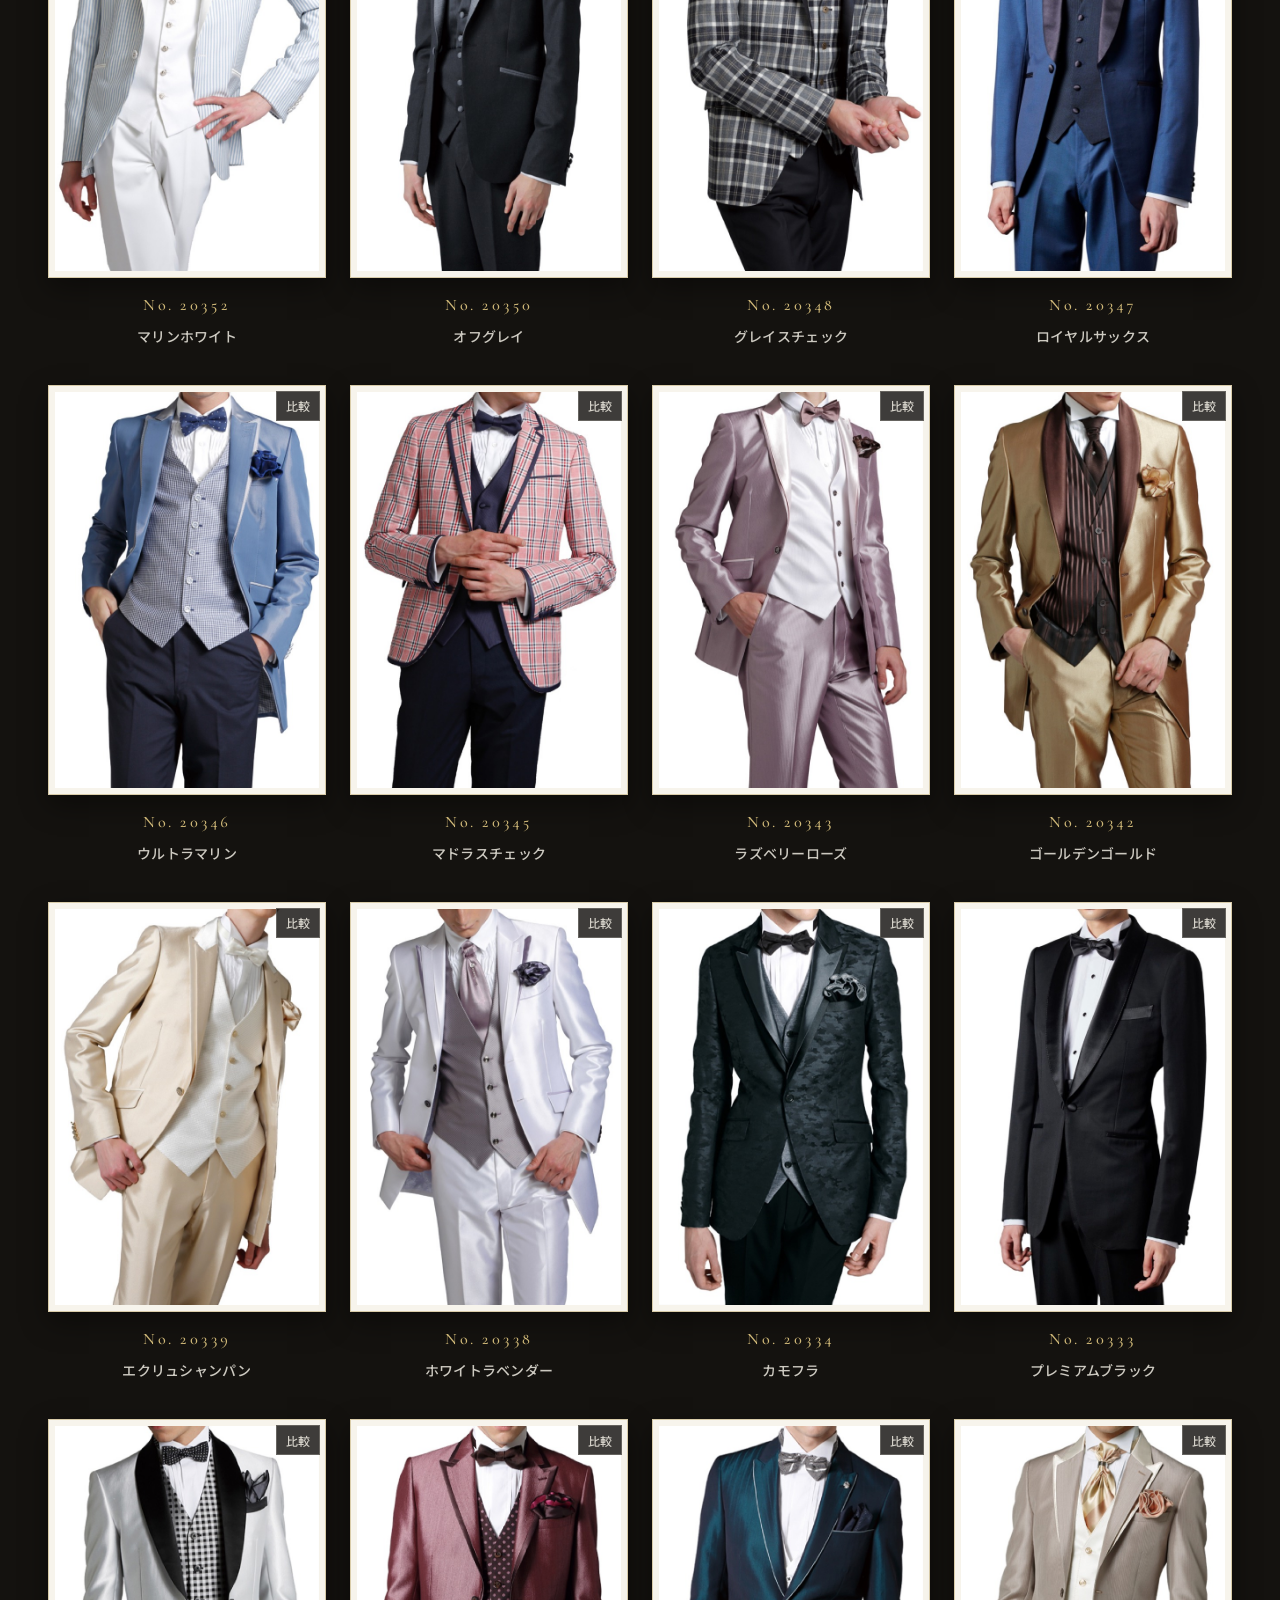
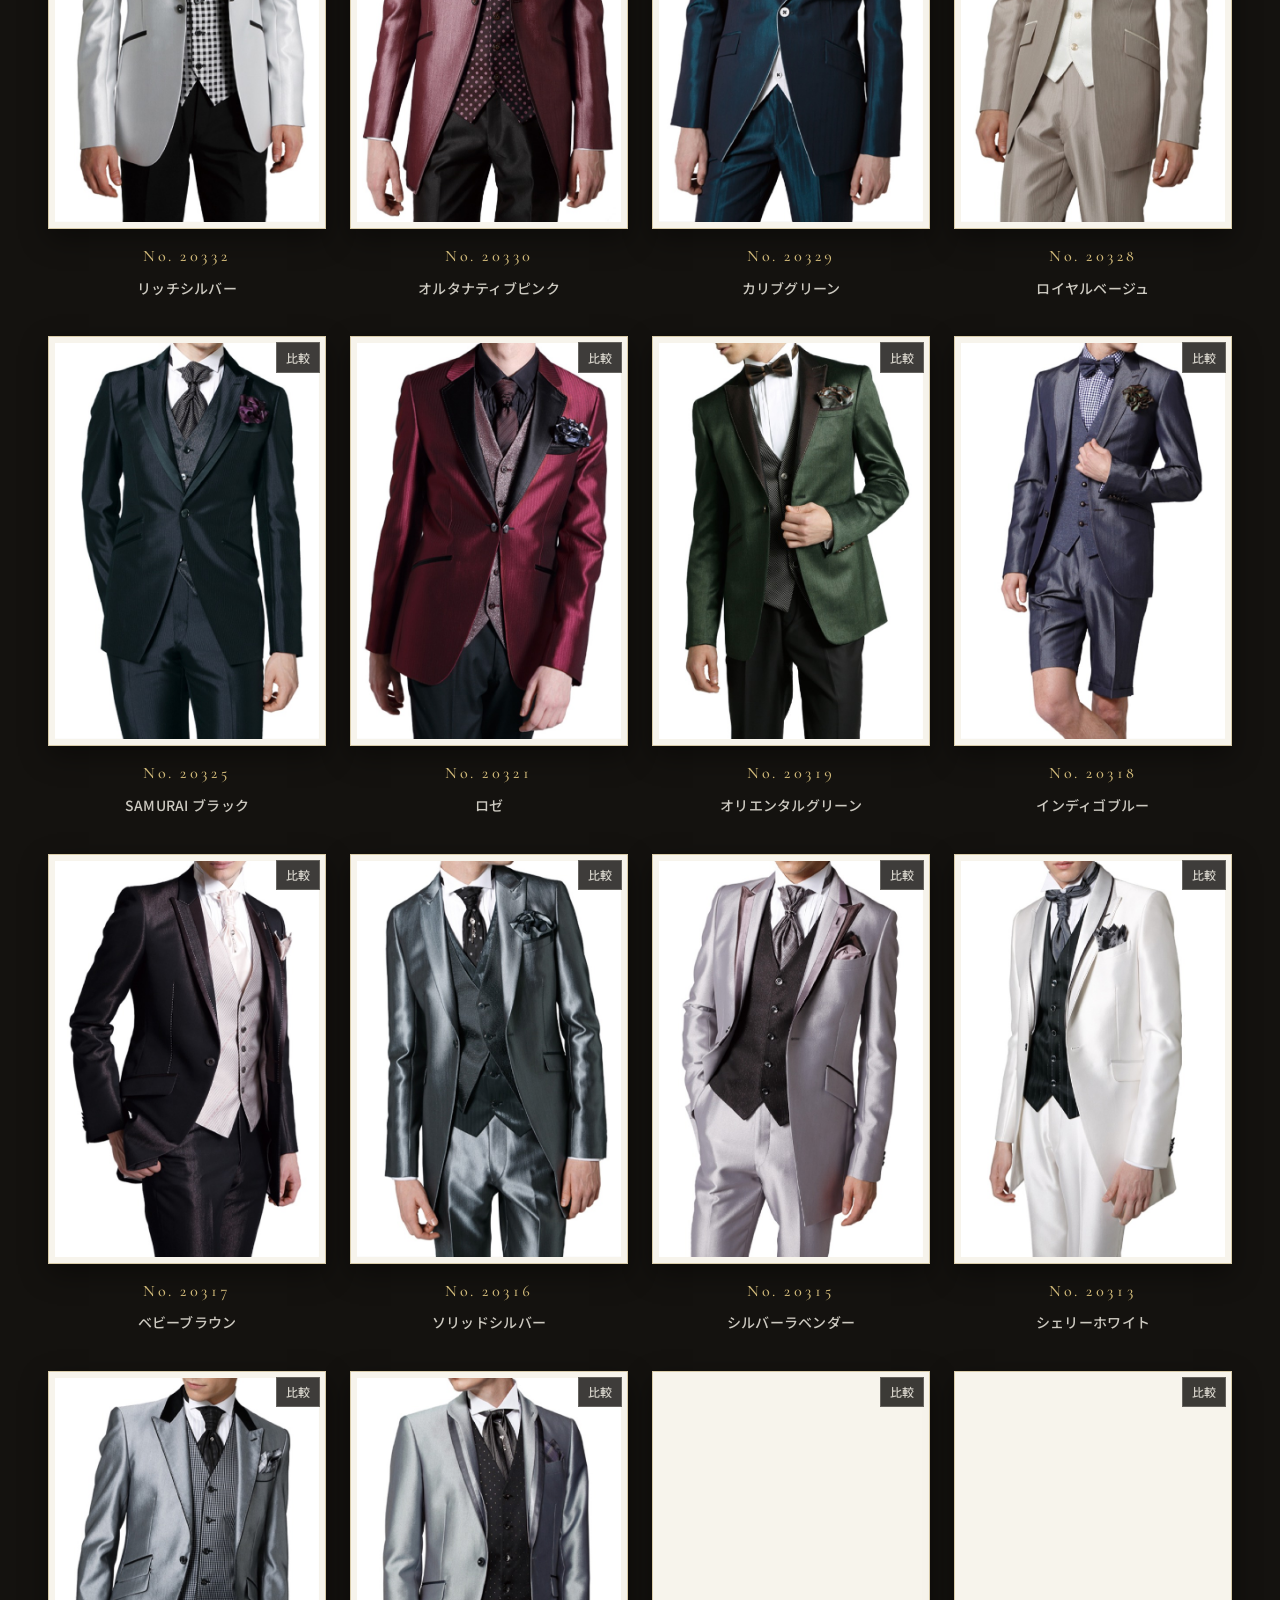
==== commit a71cd682: "feat: A案（黒）を正式版としてルートに昇格し、ログイン廃止とデジタルカタログを追加 クライアントFB（2026-07-26「背景が黒なのがすごく気に入った」）を受けてA案に確定。 比較用の3案は" ====
--- a/index.html
+++ b/index.html
@@ -3,336 +3,567 @@
 <head>
 <meta charset="UTF-8">
 <meta name="viewport" content="width=device-width, initial-scale=1">
-<title>with a WISH リニューアル提案 — 3つのデザイン案</title>
-<meta name="description" content="with a WISH サイトフルリプレイスに向けた3つのデザイン方向性のご提案。各案は実際に操作できるサンプルです。">
-<link rel="icon" href="data:image/svg+xml,%3Csvg xmlns='http://www.w3.org/2000/svg' viewBox='0 0 32 32'%3E%3Crect width='32' height='32' fill='%2322242a'/%3E%3Ctext x='16' y='22' font-family='Georgia,serif' font-size='18' fill='%23f5f1e8' text-anchor='middle' font-style='italic'%3EW%3C/text%3E%3C/svg%3E">
+<title>with a WISH — Maison Formal｜新郎タキシードの専門メゾン（A案 デザイン提案サンプル）</title>
+<meta name="description" content="新郎タキシード専門ブランド with a WISH（松尾株式会社）フルリプレイス提案 A案「格式のメゾン」。ブラックタイの正統をまとうブランドサイトのデザインサンプルです。">
 <link rel="preconnect" href="https://fonts.googleapis.com">
 <link rel="preconnect" href="https://fonts.gstatic.com" crossorigin>
-<link href="https://fonts.googleapis.com/css2?family=Cormorant+Garamond:ital,wght@0,400;0,500;1,400&family=Noto+Sans+JP:wght@300;400;500&family=Shippori+Mincho:wght@400;500&display=swap" rel="stylesheet">
-<style>
-:root {
-  --ink: #22242a;
-  --ink-soft: #5a5e66;
-  --paper: #f7f7f5;
-  --line: #d9dad6;
-  --accent: #38445c;
-  --text-base: clamp(0.95rem, 0.9rem + 0.25vw, 1.05rem);
-  --space-section: clamp(4rem, 3rem + 4vw, 7rem);
-  --gutter: clamp(1.25rem, 4vw, 3rem);
-  --ease-out: cubic-bezier(0.16, 1, 0.3, 1);
-}
-* { margin: 0; padding: 0; box-sizing: border-box; }
-html { scroll-behavior: smooth; }
-body {
-  font-family: "Noto Sans JP", sans-serif;
-  font-weight: 300;
-  font-size: var(--text-base);
-  line-height: 1.9;
-  color: var(--ink);
-  background: var(--paper);
-  -webkit-font-smoothing: antialiased;
-}
-img { max-width: 100%; height: auto; display: block; }
-a { color: inherit; }
-.skip-link {
-  position: absolute; left: -9999px; top: 0;
-  background: var(--ink); color: #fff; padding: 0.6em 1.2em; z-index: 100;
-}
-.skip-link:focus { left: 0; }
-:focus-visible { outline: 2px solid var(--accent); outline-offset: 3px; }
-
-.wrap { max-width: 1200px; margin: 0 auto; padding: 0 var(--gutter); }
-
-/* ---- header ---- */
-.site-head {
-  /* padding ショートハンドだと .wrap の左右余白を 0 で打ち消すため block 方向のみ指定 */
-  padding-block: calc(var(--space-section) * 0.9) calc(var(--space-section) * 0.7);
-  text-align: center;
-}
-.site-head .en {
-  font-family: "Cormorant Garamond", serif;
-  font-style: italic;
-  font-size: 0.95rem;
-  letter-spacing: 0.18em;
-  color: var(--accent);
-  display: block;
-  margin-bottom: 1.4rem;
-}
-.site-head h1 {
-  font-family: "Shippori Mincho", serif;
-  font-weight: 500;
-  font-size: clamp(1.6rem, 1.2rem + 2.4vw, 2.9rem);
-  line-height: 1.5;
-  text-wrap: balance;
-}
-.site-head .lede {
-  max-width: 640px;
-  margin: 2rem auto 0;
-  color: var(--ink-soft);
-  text-align: left;
-}
-.site-head .lede strong { font-weight: 500; color: var(--ink); }
-
-/* ---- 前提メモ ---- */
-.premise {
-  max-width: 640px;
-  margin: 0 auto var(--space-section);
-  border: 1px solid var(--line);
-  background: #fff;
-  padding: clamp(1.4rem, 1.2rem + 1vw, 2.2rem);
-}
-.premise h2 {
-  font-family: "Shippori Mincho", serif;
-  font-weight: 500;
-  font-size: 1.05rem;
-  margin-bottom: 0.8rem;
-}
-.premise ul { list-style: none; }
-.premise li {
-  padding-left: 1.2em;
-  position: relative;
-  color: var(--ink-soft);
-  font-size: 0.92rem;
-}
-.premise li::before {
-  content: "—";
-  position: absolute; left: 0;
-  color: var(--accent);
-}
-
-/* ---- proposal cards ---- */
-.proposals { display: grid; gap: clamp(2.5rem, 2rem + 3vw, 5rem); padding-bottom: var(--space-section); }
-.proposal {
-  display: grid;
-  grid-template-columns: minmax(0, 5fr) minmax(0, 7fr);
-  border: 1px solid var(--line);
-  background: #fff;
-  text-decoration: none;
-  overflow: hidden;
-  transition: transform 180ms var(--ease-out), box-shadow 180ms var(--ease-out);
-}
-.proposal:hover, .proposal:focus-visible {
-  transform: translateY(-4px);
-  box-shadow: 0 18px 40px -20px rgba(34, 36, 42, 0.3);
-}
-.proposal:nth-of-type(even) { grid-template-columns: minmax(0, 7fr) minmax(0, 5fr); }
-.proposal:nth-of-type(even) .proposal-visual { order: 2; }
-.proposal-visual { position: relative; min-height: 300px; }
-.proposal-visual img {
-  position: absolute; inset: 0;
-  width: 100%; height: 100%;
-  object-fit: cover;
-}
-.proposal-visual.top img { object-position: 50% 12%; }
-.proposal-visual .letter {
-  position: absolute; top: 1.1rem; left: 1.3rem;
-  font-family: "Cormorant Garamond", serif;
-  font-size: 2.4rem; line-height: 1;
-  color: #fff;
-  text-shadow: 0 1px 14px rgba(0,0,0,0.45);
-}
-.proposal-body { padding: clamp(1.8rem, 1.4rem + 2vw, 3.2rem); display: flex; flex-direction: column; gap: 1.1rem; }
-.proposal-body .plan-no {
-  font-family: "Cormorant Garamond", serif;
-  font-style: italic;
-  letter-spacing: 0.14em;
-  font-size: 0.9rem;
-  color: var(--accent);
-}
-.proposal-body h2 {
-  font-family: "Shippori Mincho", serif;
-  font-weight: 500;
-  font-size: clamp(1.35rem, 1.2rem + 0.9vw, 1.9rem);
-  line-height: 1.45;
-  text-wrap: balance;
-}
-.proposal-body .concept { color: var(--ink-soft); }
-.audience {
-  display: inline-block;
-  align-self: flex-start;
-  font-size: 0.78rem;
-  letter-spacing: 0.08em;
-  border: 1px solid var(--accent);
-  color: var(--accent);
-  padding: 0.15em 0.9em;
-}
-.features { list-style: none; font-size: 0.9rem; color: var(--ink-soft); }
-.features li { padding-left: 1.2em; position: relative; }
-.features li::before { content: "・"; position: absolute; left: 0; color: var(--accent); }
-.palette { display: flex; gap: 0.5rem; align-items: center; margin-top: auto; flex-wrap: wrap; }
-/* :not(.go) を外すと CTA の <span class="go"> まで 26px 角に潰れて文字が溢れる */
-.palette span:not(.go) {
-  width: 26px; height: 26px;
-  border-radius: 50%;
-  border: 1px solid rgba(0,0,0,0.12);
-  display: inline-block;
-  flex: none;
-}
-.palette .go {
-  margin-left: auto;
-  white-space: nowrap;
-  font-family: "Cormorant Garamond", serif;
-  font-style: italic;
-  letter-spacing: 0.12em;
-  font-size: 0.95rem;
-  color: var(--ink);
-}
-.proposal:hover .go, .proposal:focus-visible .go { color: var(--accent); }
-
-/* ---- footer ---- */
-.site-foot {
-  border-top: 1px solid var(--line);
-  /* 境界線は全幅のまま、テキストだけ内側に寄せる */
-  padding: 2.5rem var(--gutter) 3.5rem;
-  text-align: center;
-  color: var(--ink-soft);
-  font-size: 0.85rem;
-  text-wrap: pretty;
-}
-.site-foot .en {
-  font-family: "Cormorant Garamond", serif;
-  font-style: italic;
-  letter-spacing: 0.16em;
-  display: block;
-  margin-bottom: 0.4rem;
-}
-
-@media (max-width: 760px) {
-  /* 1fr は minmax(auto,1fr) 相当でトラックが min-content 未満に縮まない。
-     minmax(0,1fr) にしないとカード内容がはみ出し overflow:hidden で切れる */
-  .proposal, .proposal:nth-of-type(even) { grid-template-columns: minmax(0, 1fr); }
-  .proposal:nth-of-type(even) .proposal-visual { order: 0; }
-  .proposal-visual { min-height: 220px; aspect-ratio: 16 / 9; }
-  /* 狭幅では「この案を見る →」を色見本の下に落として重なりを防ぐ */
-  .palette { row-gap: 0.9rem; }
-  .palette .go { margin-left: 0; flex-basis: 100%; }
-}
-@media (prefers-reduced-motion: reduce) {
-  html { scroll-behavior: auto; }
-  .proposal { transition: none; }
-}
-</style>
+<link href="https://fonts.googleapis.com/css2?family=Cormorant+Garamond:ital,wght@0,400;0,500;0,600;1,400;1,500&family=Noto+Sans+JP:wght@300;400;500&family=Shippori+Mincho:wght@400;500;600&display=swap" rel="stylesheet">
+<link rel="icon" href="data:image/svg+xml,%3Csvg xmlns='http://www.w3.org/2000/svg' viewBox='0 0 16 16'%3E%3Crect width='16' height='16' fill='%2314120F'/%3E%3Crect x='3.5' y='3.5' width='9' height='9' fill='none' stroke='%23B49B57'/%3E%3C/svg%3E">
+<link rel="stylesheet" href="style.css">
+<link rel="stylesheet" href="style-b.css">
+<link rel="stylesheet" href="style-c.css">
+<link rel="stylesheet" href="catalog.css">
 </head>
 <body>
 <a class="skip-link" href="#main">本文へスキップ</a>
 
-<header class="site-head wrap">
-  <span class="en">with a WISH — Full Replacement Proposal</span>
-  <h1>3つの「使いやすさ」を、<br>3つのデザインでご提案します。</h1>
-  <p class="lede">
-    with a WISH の本当のお客様は、全国約3,000の<strong>取扱い衣裳店さま</strong>です。
-    「業者が使いやすいサイト」という課題への答えを3通りに解釈し、
-    それぞれ<strong>実際に操作できるサンプル</strong>として制作しました。
-    トップページの第一印象を「新郎さま向け／衣裳店さま向け／両者同席」のどこに寄せるかも、
-    3案で比較いただけます。
-  </p>
+<div class="util-bar">
+  <span class="util-note">デザイン提案サンプル — Maison Formal「格式のメゾン」</span>
+  <a href="archive/index.html">3案の比較を見る →</a>
+</div>
+
+<header class="site-header">
+  <div class="header-inner">
+    <h1 class="logo">with a WISH<span class="logo-sub">Groom's Maison — MATSUO since 1962</span></h1>
+    <nav class="site-nav" aria-label="メインナビゲーション">
+      <ul>
+        <li><a href="#collection">COLLECTION</a></li>
+        <li><a href="#story">STORY</a></li>
+        <li><a href="#flow">HOW TO</a></li>
+        <li><a href="#desk">衣裳店さまへ</a></li>
+        <li><a href="#partner">お取扱いをご検討の方</a></li>
+      </ul>
+    </nav>
+  </div>
 </header>
 
-<main id="main" class="wrap">
-
-  <aside class="premise" aria-label="制作の前提">
-    <h2>制作の前提</h2>
-    <ul>
-      <li>商品データは現行サイトの実データ（全125型・品番・色・ライン・サイズ・素材）を使用</li>
-      <li>写真はすべて現行サイトの実写真</li>
-      <li>空き状況・予約・ログインは提案用のデモ動作（実システム非連携）</li>
-      <li>価格は現行方針のまま非掲載（売価は各衣裳店さまにて）</li>
+<main id="main">
+
+  <!-- 1. HERO -->
+  <section class="hero" aria-labelledby="hero-heading">
+    <p class="hero-label">La Maison du Marié — depuis 1962</p>
+    <h2 id="hero-heading" class="hero-tagline">世界一幸せな花婿に<br>なっていただきたくて。</h2>
+    <div class="hero-plate reveal">
+      <picture>
+        <source media="(max-width: 640px)" srcset="assets/img/hero/slider02-sp.jpg">
+        <img src="assets/img/hero/slider02.jpg" alt="ダークタキシードの新郎とウェディングドレスの新婦の肖像" width="1400" height="591" fetchpriority="high" decoding="async">
+      </picture>
+    </div>
+    <p class="hero-statement">花嫁がドレスを選ぶように、花婿にも「運命の一着」を心から選んでほしい——<br class="pc-br">その想いから生まれた、新郎タキシードの専門ブランドです。</p>
+    <div class="hero-cta">
+      <a class="btn btn-gold" href="#collection">コレクションを見る</a>
+      <a class="btn btn-quiet" href="#desk">衣裳店さまはこちら</a>
+    </div>
+  </section>
+
+  <!-- 2. 数字の額縁（シグネチャー） -->
+  <section class="section" id="numbers" aria-labelledby="numbers-heading">
+    <div class="section-head reveal">
+      <p class="eyebrow">Ⅰ &middot; Heritage in Numbers</p>
+      <h2 id="numbers-heading">数字が語る、信頼のかたち</h2>
+      <div class="rule" aria-hidden="true"></div>
+      <p class="section-lead">創業から60年あまり。婚礼衣裳ひと筋に磨いてきた事実だけを、額に納めて。</p>
+    </div>
+    <ul class="num-gallery" role="list">
+      <li class="num-frame reveal"><p class="num-value">1962<span class="num-unit">年創業</span></p><p class="num-desc">婚礼衣裳ひと筋、60年を超える歴史</p></li>
+      <li class="num-frame reveal"><p class="num-value">No.1<span class="num-unit">国内シェア</span></p><p class="num-desc">新郎タキシード取寄せレンタル</p></li>
+      <li class="num-frame reveal"><p class="num-value">100<span class="num-unit">型以上</span></p><p class="num-desc">デザインバリエーション</p></li>
+      <li class="num-frame reveal"><p class="num-value">63<span class="num-unit">サイズ</span></p><p class="num-desc">Y〜K体 × 3〜10号の圧倒的サイズ展開</p></li>
+      <li class="num-frame reveal"><p class="num-value">10,000<span class="num-unit">着</span></p><p class="num-desc">自社保有在庫</p></li>
+      <li class="num-frame reveal"><p class="num-value">3,000<span class="num-unit">店</span></p><p class="num-desc">全国の取扱い衣裳店ネットワーク</p></li>
     </ul>
-  </aside>
-
-  <div class="proposals">
-
-    <a class="proposal" href="a-maison/index.html">
-      <div class="proposal-visual">
-        <img src="assets/img/hero/slider02.jpg" width="1278" height="540" alt="ダークカラーのタキシードを着た新郎と純白のドレスの花嫁" loading="eager">
-        <span class="letter" aria-hidden="true">A</span>
-      </div>
-      <div class="proposal-body">
-        <span class="plan-no">Plan A — Maison Formal</span>
-        <h2>格式のメゾン</h2>
-        <span class="audience">第一印象：新郎さまファースト</span>
-        <p class="concept">
-          使いやすさ＝「新郎に見せて誇れる、信頼で選ばれるブランドサイト」。
-          ブラックタイの正統な世界観で需要をつくり、衣裳店さまへ送客する。
-          アトリエユカ（花嫁の白）と対をなす「花婿の黒」。
+  </section>
+
+  <!-- 3. COLLECTION -->
+  <section class="section" id="collection" aria-labelledby="collection-heading">
+    <div class="section-head reveal">
+      <p class="eyebrow">Ⅱ &middot; Collection</p>
+      <h2 id="collection-heading">コレクション</h2>
+      <div class="rule" aria-hidden="true"></div>
+      <p class="section-lead">全125型のタキシードから、品番・色・シルエット・体型でお選びいただけます。</p>
+      <p class="section-act"><button type="button" class="btn btn-quiet btn-sm" data-desk="catalog">カタログをめくる<span class="chip-demo">全58ページ</span></button></p>
+    </div>
+
+    <h3 class="sub-head" id="archive-heading"><span class="sub-en">The Archive</span>すべてのコレクションから探す</h3>
+    <!-- 検索ドック: 章の中で上部に吸着する。高さは常に一定（吸着で変わるのは背景と影だけ）。
+         SPでは #finder-controls をボトムシートへ移設する（DOMは1つだけ＝状態の二重管理をしない） -->
+    <div class="finder-dock" id="finder-dock">
+      <div class="finder" id="finder-panel">
+        <div class="finder-controls" id="finder-controls">
+          <div class="finder-code">
+            <label for="f-code">品番でさがす</label>
+            <input id="f-code" type="text" inputmode="numeric" autocomplete="off" placeholder="例: 20432（部分一致）" maxlength="5">
+          </div>
+          <fieldset class="finder-colors">
+            <legend>色系統でさがす</legend>
+            <div class="chip-row">
+              <button type="button" class="chip" data-color="1" aria-pressed="false"><span class="chip-dot" style="background:#1a1a1e"></span><span class="chip-label">ブラック系</span></button>
+              <button type="button" class="chip" data-color="2" aria-pressed="false"><span class="chip-dot" style="background:#f2efe8"></span><span class="chip-label">ホワイト系</span></button>
+              <button type="button" class="chip" data-color="3" aria-pressed="false"><span class="chip-dot" style="background:#c9b17a"></span><span class="chip-label">ベージュ／ゴールド系</span></button>
+              <button type="button" class="chip" data-color="4" aria-pressed="false"><span class="chip-dot" style="background:#b284a8"></span><span class="chip-label">ピンク／パープル系</span></button>
+              <button type="button" class="chip" data-color="5" aria-pressed="false"><span class="chip-dot" style="background:#2b3a5e"></span><span class="chip-label">ブルー／ネイビー系</span></button>
+              <button type="button" class="chip" data-color="6" aria-pressed="false"><span class="chip-dot" style="background:#9aa0a6"></span><span class="chip-label">グレー／シルバー系</span></button>
+              <button type="button" class="chip" data-color="7" aria-pressed="false"><span class="chip-dot" style="background:#5c6b4e"></span><span class="chip-label">グリーン／カーキ系</span></button>
+              <button type="button" class="chip" data-color="8" aria-pressed="false"><span class="chip-dot" style="background:#7a4a3a"></span><span class="chip-label">ブラウン／レッド系</span></button>
+              <button type="button" class="chip" data-color="9" aria-pressed="false"><span class="chip-dot" style="background:#d8a13c"></span><span class="chip-label">イエロー／オレンジ系</span></button>
+            </div>
+          </fieldset>
+          <div class="finder-selects">
+            <div class="finder-field">
+              <label for="f-line">ライン（シルエット）</label>
+              <select id="f-line">
+                <option value="0">すべてのライン</option>
+                <option value="1">BASIC ルーズフィット</option>
+                <option value="2">NEW REGULAR レギュラーフィット</option>
+                <option value="3">NATURAL スリムフィット</option>
+                <option value="4">MASA タイトフィット</option>
+                <option value="5">J-LINE スーパータイトフィット</option>
+              </select>
+            </div>
+            <div class="finder-field">
+              <label for="f-body">サイズ体型</label>
+              <select id="f-body">
+                <option value="">すべての体型</option>
+                <option value="Y">Y体</option><option value="A">A体</option><option value="AB">AB体</option>
+                <option value="B">B体</option><option value="O">O体</option><option value="E">E体</option><option value="K">K体</option>
+              </select>
+            </div>
+            <button type="button" class="finder-clear" id="f-clear">条件をクリア</button>
+          </div>
+        </div>
+      </div>
+      <p class="finder-status" id="finder-status" role="status" aria-live="polite"></p>
+    </div>
+    <!-- サイズ診断は開閉で高さが変わる。吸着バーの中に置くとレイアウトが動いて
+         スクロールが暴れるため、バーの外（通常フロー）に出す -->
+    <div id="size-aid-home">
+      <details class="size-aid" id="size-aid">
+        <summary>サイズ簡易診断 — 身長・胸囲・ウエストから体型を判定</summary>
+        <div class="size-aid-body">
+          <div class="size-aid-fields">
+            <div class="finder-field"><label for="sz-h">身長 (cm)</label><input id="sz-h" type="number" inputmode="numeric" min="100" max="230" autocomplete="off"></div>
+            <div class="finder-field"><label for="sz-c">胸囲 (cm)</label><input id="sz-c" type="number" inputmode="numeric" min="50" max="180" autocomplete="off"></div>
+            <div class="finder-field"><label for="sz-w">ウエスト (cm)</label><input id="sz-w" type="number" inputmode="numeric" min="40" max="180" autocomplete="off"></div>
+            <button type="button" class="btn btn-quiet btn-sm" id="sz-run">判定する</button>
+          </div>
+          <p class="size-aid-result" id="sz-result" role="status"></p>
+        </div>
+      </details>
+    </div>
+    <div class="p-grid" id="product-grid"></div>
+    <div class="no-results" id="no-results" hidden>
+      <p>ご指定の条件に該当するタキシードがありません。</p>
+      <button type="button" class="btn btn-quiet btn-sm" id="nr-clear">条件をクリアして全型を見る</button>
+    </div>
+    <noscript><p class="finder-status">検索機能の閲覧には JavaScript が必要です。上の厳選コレクション13型はそのままご覧いただけます。</p></noscript>
+  </section>
+
+  <!-- 4. STORY -->
+  <section class="section" id="story" aria-labelledby="story-heading">
+    <div class="section-head reveal">
+      <p class="eyebrow">Ⅲ &middot; Story</p>
+      <h2 id="story-heading">メゾンの物語</h2>
+      <div class="rule" aria-hidden="true"></div>
+    </div>
+    <div class="story-row reveal">
+      <figure class="story-figure">
+        <span class="p-frame"><img class="mono" src="assets/img/about/making01.jpg" alt="アトリエの裁断道具とCONCEPTの文字（モノクロ）" width="1400" height="945" loading="lazy" decoding="async"></span>
+        <figcaption>大阪・箕面のアトリエにて</figcaption>
+      </figure>
+      <div class="story-text">
+        <h3><span class="sub-en">Atelier — Made in Japan</span>一着ずつ、職人の手から。</h3>
+        <p>1962年の創業以来、with a WISH のタキシードはすべて日本の自社アトリエで生まれます。裁断、縫製、プレス——ひとつひとつの工程に職人の手が入り、Y体からK体まで63サイズ、100型を超えるコレクションが仕立てられていきます。</p>
+        <p>花婿の一日は、一生に一度。だからこそ袖を通した瞬間の佇まいまで、私たちは作り込みます。</p>
+      </div>
+    </div>
+    <div class="story-row is-reverse reveal">
+      <figure class="story-figure">
+        <span class="p-frame"><img class="mono" src="assets/img/about/making02.jpg" alt="アトリエの縫製道具と生地（モノクロ）" width="1400" height="945" loading="lazy" decoding="async"></span>
+        <figcaption>DORMEUIL — depuis 1842</figcaption>
+      </figure>
+      <div class="story-text">
+        <h3><span class="sub-en">The Fabric — Dormeuil</span>ドーメル、1842年からの生地。</h3>
+        <p>1842年よりフランス・イギリスを中心に続く高級生地ブランドのドーメル社。独自開発による革新的な服地素材が世界80ヵ国以上のテーラー、名士賓客に圧倒的な支持を受け続けている。その知名度と信頼感は、創業170年を超えた今なお確固たる地位を築いています。</p>
+        <p>with a WISH はこのドーメルの服地を、ロイヤルオリーヴやミステリアスブルーをはじめとする厳選コレクションにまといました。</p>
+        <p class="story-codes">ドーメルをまとう型 — No. 20432 ／ 20422 ／ 20417 ／ 20414 ／ 20410 ／ 20409</p>
+      </div>
+    </div>
+    <ul class="story-strip reveal" role="list">
+      <li><span class="p-frame"><img class="mono" src="assets/img/about/atelier01.jpg" alt="アトリエ風景 1（モノクロ）" width="1400" height="512" loading="lazy" decoding="async"></span></li>
+      <li><span class="p-frame"><img class="mono" src="assets/img/about/atelier02.jpg" alt="アトリエ風景 2（モノクロ）" width="1400" height="512" loading="lazy" decoding="async"></span></li>
+      <li><span class="p-frame"><img class="mono" src="assets/img/about/atelier03.jpg" alt="アトリエ風景 3（モノクロ）" width="1400" height="512" loading="lazy" decoding="async"></span></li>
+    </ul>
+  </section>
+
+  <!-- 5. 衣裳店デスク -->
+  <section class="section section-raised" id="desk" aria-labelledby="desk-heading">
+    <div class="section-head reveal">
+      <p class="eyebrow">Ⅳ &middot; Concierge</p>
+      <h2 id="desk-heading">衣裳店デスク</h2>
+      <div class="rule" aria-hidden="true"></div>
+      <p class="section-lead">お取扱い衣裳店さまのための執務室。空き状況・ご予約・カタログ・販促素材を、ログインなしでそのままお使いいただけます。</p>
+    </div>
+    <ul class="desk-cards" role="list">
+      <li><button type="button" class="desk-card reveal" data-desk="avail">
+        <span class="chip-demo">デモ</span><span class="desk-no">Ⅰ</span>
+        <span class="desk-title">空き状況チェック</span>
+        <span class="desk-desc">ご希望の商品・お日にちの空き状況を24時間確認できます。</span>
+      </button></li>
+      <li><button type="button" class="desk-card reveal" data-desk="reserve">
+        <span class="chip-demo">デモ</span><span class="desk-no">Ⅱ</span>
+        <span class="desk-title">WEB予約登録</span>
+        <span class="desk-desc">出荷前日24時まで、その場で予約完了。確認書はメールでお届け。</span>
+      </button></li>
+      <li><button type="button" class="desk-card reveal" data-desk="catalog">
+        <span class="chip-demo">デモ</span><span class="desk-no">Ⅲ</span>
+        <span class="desk-title">デジタルカタログ</span>
+        <span class="desk-desc">冊子カタログをそのままブラウザで。スマートフォンはスワイプ、PCは見開きでめくれます。</span>
+      </button></li>
+      <li><button type="button" class="desk-card reveal" data-desk="assets">
+        <span class="chip-demo">デモ</span><span class="desk-no">Ⅳ</span>
+        <span class="desk-title">販促素材ダウンロード</span>
+        <span class="desk-desc">商品写真・ロゴ・POPデータを自店のサイトやSNSでご利用いただけます。</span>
+      </button></li>
+    </ul>
+    <div class="desk-lower">
+      <div class="checker reveal">
+        <h3><span class="sub-en">Schedule</span>納期チェッカー</h3>
+        <p class="checker-lead">挙式・ご使用日から、予約締切とお届け日を逆算します。</p>
+        <div class="checker-form">
+          <div class="finder-field">
+            <label for="sched-date">ご使用日</label>
+            <input type="date" id="sched-date" autocomplete="off">
+          </div>
+          <button type="button" class="btn btn-gold btn-sm" id="sched-run">逆算する</button>
+        </div>
+        <div class="checker-result" id="sched-result" role="status" aria-live="polite"></div>
+      </div>
+      <div class="desk-contact reveal">
+        <h3><span class="sub-en">Contact</span>ご連絡先・締切</h3>
+        <p class="contact-tel"><span class="contact-label">お電話</span><a href="tel:0727291642">072-729-1642</a></p>
+        <p class="contact-line">受付時間 — 月〜金 9:45〜16:00</p>
+        <p class="contact-line">FAX — 0120-127-823（24時間）</p>
+        <p class="contact-deadline">出荷前日 24:00 まで予約受付<span>（翌日が平日の場合）</span></p>
+        <p class="contact-note">お電話・FAXでのご注文も従来どおり承ります。</p>
+      </div>
+    </div>
+  </section>
+
+  <!-- 6. ご利用の流れ -->
+  <section class="section" id="flow" aria-labelledby="flow-heading">
+    <div class="section-head reveal">
+      <p class="eyebrow">Ⅴ &middot; How to</p>
+      <h2 id="flow-heading">ご利用の流れ</h2>
+      <div class="rule" aria-hidden="true"></div>
+    </div>
+    <div class="tabs reveal" role="tablist" aria-label="ご利用の流れの対象切り替え">
+      <button type="button" role="tab" id="tab-groom" aria-controls="panel-groom" aria-selected="true">新郎さまへ</button>
+      <button type="button" role="tab" id="tab-vendor" aria-controls="panel-vendor" aria-selected="false" tabindex="-1">衣裳店さまへ</button>
+    </div>
+    <ol class="flow-list reveal" id="panel-groom" role="tabpanel" aria-labelledby="tab-groom">
+      <li><span class="flow-no">01</span><h3>サイズを知る</h3><p>身長・胸まわり・ウエストの3つの計測で、63サイズからあなたのサイズがわかります。</p></li>
+      <li><span class="flow-no">02</span><h3>デザインを選ぶ</h3><p>100型以上のコレクションから、サイズに合うタキシードを検索。</p></li>
+      <li><span class="flow-no">03</span><h3>衣裳店で試着予約</h3><p>お近くの取扱い衣裳店・式場提携の衣裳室で試着をご予約ください。全国約3,000店。</p></li>
+      <li><span class="flow-no">04</span><h3>試着する</h3><p>取寄せた実物をご試着。襟のないお洋服でご来店いただくとスムーズです。</p></li>
+      <li><span class="flow-no">05</span><h3>レンタル決定</h3><p>料金・レンタル期間は衣裳店にてご相談のうえ、ご成約ください。</p></li>
+    </ol>
+    <ol class="flow-list reveal" id="panel-vendor" role="tabpanel" aria-labelledby="tab-vendor" hidden>
+      <li><span class="flow-no">01</span><h3>空き状況を確認</h3><p>WEB予約システムで24時間、商品の空き状況をチェック。お電話でも承ります。</p></li>
+      <li><span class="flow-no">02</span><h3>予約を登録</h3><p>出荷前日24時まで予約可能（翌日が平日の場合）。WEB・電話・FAXで受付。</p></li>
+      <li><span class="flow-no">03</span><h3>発注確認</h3><p>ご予約内容をメールとFAXでお知らせ。内容をご確認ください。</p></li>
+      <li><span class="flow-no">04</span><h3>受取・ご試着</h3><p>ご指定の店舗へ配送。お客様のご試着・ご成約にお役立てください。</p></li>
+      <li><span class="flow-no">05</span><h3>ご返送</h3><p>ご利用後は同梱の伝票でご返送ください。クリーニング不要です。</p></li>
+    </ol>
+  </section>
+
+  <!-- 7. お取扱いをご検討の衣裳店さまへ -->
+  <section class="section section-raised" id="partner" aria-labelledby="partner-heading">
+    <div class="section-head reveal">
+      <p class="eyebrow">Ⅵ &middot; Partnership</p>
+      <h2 id="partner-heading">お取扱いをご検討の衣裳店さまへ</h2>
+      <div class="rule" aria-hidden="true"></div>
+    </div>
+    <ul class="merit-list" role="list">
+      <li class="merit reveal"><span class="merit-no">01</span><h3>在庫リスクゼロ</h3><p>自社で在庫を持たずに100型・63サイズの品揃えをお店のラインナップに。1着からの取寄せでご利用いただけます。</p></li>
+      <li class="merit reveal"><span class="merit-no">02</span><h3>国内シェアNo.1の安心</h3><p>創業1962年・婚礼衣裳ひと筋。全国約3,000店の衣裳店さまとお取引しています。</p></li>
+      <li class="merit reveal"><span class="merit-no">03</span><h3>接客がそのまま売上に</h3><p>新郎さまはWEBで下見済み。サイズ×デザインの提案ツールで、試着から成約までを短縮します。</p></li>
+    </ul>
+    <h3 class="sub-head reveal"><span class="sub-en">Questions</span>よくあるご質問</h3>
+    <div class="faq reveal">
+      <details><summary>取扱いを始めるには何が必要ですか？</summary><p>下記フォームよりお申込みください。審査ののち、専用IDを発行いたします。初期費用・年会費は不要です。（デモ文言）</p></details>
+      <details><summary>予約はいつまでできますか？</summary><p>出荷前日の24時まで承ります（翌日が平日の場合）。お急ぎの場合はお電話でご相談ください。</p></details>
+      <details><summary>汚損・破損があった場合は？</summary><p>通常のご利用範囲の汚れはクリーニング不要でそのままご返送ください。著しい汚損・破損は個別にご相談させていただきます。（デモ文言）</p></details>
+      <details><summary>試着用の在庫を店舗に置けますか？</summary><p>サンプルの取扱いについては担当までご相談ください。デジタルカタログとサイズ表で、店頭在庫なしでもご提案いただけます。（デモ文言）</p></details>
+      <details><summary>新作の情報はどこで確認できますか？</summary><p>会員向けメールとデジタルカタログでいち早くお知らせします。</p></details>
+    </div>
+    <h3 class="sub-head reveal"><span class="sub-en">Invitation</span>お問い合わせ</h3>
+    <form class="invite reveal" id="contact-form" novalidate>
+      <p class="invite-en" aria-hidden="true">Invitation</p>
+      <p class="invite-lead">お取引のご相談・新規お取扱いのお申込みは、こちらからお寄せください。</p>
+      <div class="invite-field">
+        <label for="c-type">お客様種別 <span class="req">必須</span></label>
+        <select id="c-type" name="type" required>
+          <option value="">選択してください</option>
+          <option value="existing">既存のお取引店</option>
+          <option value="new">新規お取扱いをご希望</option>
+        </select>
+        <p class="field-error" id="err-type" hidden>お客様種別を選択してください。</p>
+      </div>
+      <div class="invite-field">
+        <label for="c-company">貴社名 <span class="req">必須</span></label>
+        <input type="text" id="c-company" name="company" autocomplete="organization" required>
+        <p class="field-error" id="err-company" hidden>貴社名をご入力ください。</p>
+      </div>
+      <div class="invite-field">
+        <label for="c-name">ご担当者さまのお名前 <span class="req">必須</span></label>
+        <input type="text" id="c-name" name="name" autocomplete="name" required>
+        <p class="field-error" id="err-name" hidden>お名前をご入力ください。</p>
+      </div>
+      <div class="invite-field">
+        <label for="c-email">メールアドレス <span class="req">必須</span></label>
+        <input type="email" id="c-email" name="email" autocomplete="email" inputmode="email" required>
+        <p class="field-error" id="err-email" hidden>正しいメールアドレスをご入力ください。</p>
+      </div>
+      <div class="invite-field">
+        <label for="c-body">お問い合わせ内容 <span class="req">必須</span></label>
+        <textarea id="c-body" name="body" rows="5" required></textarea>
+        <p class="field-error" id="err-body" hidden>お問い合わせ内容をご入力ください。</p>
+      </div>
+      <button type="submit" class="btn btn-ink">送信する（デモ）</button>
+      <p class="invite-note">本フォームは提案用のデモです。実際の送信は行われません。</p>
+      <div class="invite-done" id="invite-done" hidden role="status">
+        <p class="invite-en" aria-hidden="true">Merci</p>
+        <p class="invite-done-title">お問い合わせを承りました。</p>
+        <p>担当より2営業日以内にご連絡差し上げます。<br>（デモ表示のため、実際の送信は行われていません）</p>
+      </div>
+    </form>
+  </section>
+
+  <!-- 8. タイアップ + 会社概要 -->
+  <section class="section" id="maison" aria-labelledby="maison-heading">
+    <div class="section-head reveal">
+      <p class="eyebrow">Ⅶ &middot; Maison</p>
+      <h2 id="maison-heading">衣裳タイアップ・会社概要</h2>
+      <div class="rule" aria-hidden="true"></div>
+    </div>
+    <div class="maison-grid reveal">
+      <div class="tieup">
+        <h3><span class="sub-en">Media Tie-up</span>衣裳タイアップ</h3>
+        <p>TV・雑誌・Web媒体のスタイリスト、メディアご担当者さまへ衣裳のお貸出しを承ります。</p>
+        <ul class="tieup-list">
+          <li>クレジット掲載（Web媒体はリンク付き）</li>
+          <li>事前審査あり・媒体企画書のご提出</li>
+          <li>OA・発売後2週間以内のご報告</li>
+        </ul>
+        <p class="tieup-flow">登録 → 注文 → 確認 → 配送 → 報告 → 返却</p>
+        <p class="tieup-contact">TEL 072-729-1642（月〜金 9:45〜16:00）<br>mbs-web@mbs-netservice.com</p>
+      </div>
+      <div class="company">
+        <h3><span class="sub-en">Company</span>会社概要</h3>
+        <dl class="company-dl">
+          <div><dt>社名</dt><dd>松尾株式会社</dd></div>
+          <div><dt>創業</dt><dd>1962年1月16日</dd></div>
+          <div><dt>法人設立</dt><dd>2015年2月9日</dd></div>
+          <div><dt>資本金</dt><dd>900万円</dd></div>
+          <div><dt>代表</dt><dd>代表取締役社長 松尾 祐佳</dd></div>
+          <div><dt>拠点</dt><dd>マツオブライダルサービス（大阪府箕面市）／Tuxedo-Studio × AtelierYuka（大阪府箕面市）／大阪商品センター（大阪府箕面市）／AtelierYuka 銀座（東京都中央区銀座）</dd></div>
+        </dl>
+      </div>
+    </div>
+  </section>
+</main>
+
+<footer class="site-footer">
+  <div class="family-bar">
+    <p class="family-en">MATSUO Bridal Family</p>
+    <p class="family-line">花嫁の一着は <a href="https://atelieryuka.com/" target="_blank" rel="noopener">Atelier Yuka</a>　—　花婿の一着は with a WISH</p>
+  </div>
+  <p class="footer-note">一般のお客様への直接レンタルは行っておりません。お近くのお取扱い衣裳店、または Atelier Yuka オンラインショップをご利用ください。</p>
+  <p class="footer-copy">&copy; 2026 松尾株式会社 / with a WISH — 本ページはフルリプレイス提案用のデザインサンプルです。</p>
+</footer>
+
+<!-- 商品詳細 -->
+<dialog id="product-dialog" aria-labelledby="pd-title">
+  <button type="button" class="dialog-close" data-close aria-label="閉じる">&times;</button>
+  <div class="dialog-inner">
+    <div class="pd-grid">
+      <div class="pd-visual">
+        <span class="p-frame pd-main"><img id="pd-img" src="" alt="" width="642" height="900" decoding="async"></span>
+        <div class="pd-thumbs" id="pd-thumbs" role="group" aria-label="商品写真の切り替え"></div>
+      </div>
+      <div class="pd-info">
+        <p class="pd-type" id="pd-type"></p>
+        <h2 id="pd-title"></h2>
+        <p class="pd-code"><span id="pd-code"></span>
+          <button type="button" class="btn btn-quiet btn-sm" id="pd-copy">品番をコピー</button>
+          <button type="button" class="btn btn-quiet btn-sm pd-cmp" id="pd-cmp" aria-pressed="false">比較に追加</button>
+          <span class="pd-copy-done" id="pd-copy-done" role="status" aria-live="polite"></span>
         </p>
-        <ul class="features">
-          <li>衣裳店デスクを格式あるコンシェルジュカードで1階層目に</li>
-          <li>創業64年・シェアNo.1・63サイズを「数字の額縁」で語る</li>
-          <li>生地ブランドとメイキングで「扱う理由」を伝える</li>
-        </ul>
-        <div class="palette" aria-hidden="true">
-          <span style="background:#14120f"></span>
-          <span style="background:#f5f1e8"></span>
-          <span style="background:#b49b57"></span>
-          <span class="go">この案を見る →</span>
-        </div>
-      </div>
-    </a>
-
-    <a class="proposal" href="b-desk/index.html">
-      <div class="proposal-visual top">
-        <img src="assets/img/p/20423.jpg" width="642" height="900" alt="シルバーグレーのタキシードのモデル写真" loading="lazy">
-        <span class="letter" aria-hidden="true">B</span>
-      </div>
-      <div class="proposal-body">
-        <span class="plan-no">Plan B — Working Desk</span>
-        <h2>衣裳店の道具</h2>
-        <span class="audience">第一印象：衣裳店さまファースト</span>
-        <p class="concept">
-          使いやすさ＝「接客中に3クリックで目的の一着へ、そのまま予約まで」。
-          ファーストビューが業務ファインダー。日々使う道具としての機能美に全振りし、
-          レガシーな予約システムの「次の姿」を見せる。
-        </p>
-        <ul class="features">
-          <li>品番ダイレクト・即時絞り込み（ページ送りなし・全125型）</li>
-          <li>サイズ診断：3つの計測値から63サイズを自動判定→絞り込み</li>
-          <li>納期チェッカー・比較トレイ・3ステップ予約ウィザード</li>
-        </ul>
-        <div class="palette" aria-hidden="true">
-          <span style="background:#f6f6f3"></span>
-          <span style="background:#22252a"></span>
-          <span style="background:#24406e"></span>
-          <span class="go">この案を見る →</span>
-        </div>
-      </div>
-    </a>
-
-    <a class="proposal" href="c-salon/index.html">
-      <div class="proposal-visual top">
-        <img src="assets/img/p/20425.jpg" width="600" height="901" alt="ベージュのタキシードで壁にもたれるモデルのエディトリアル写真" loading="lazy">
-        <span class="letter" aria-hidden="true">C</span>
-      </div>
-      <div class="proposal-body">
-        <span class="plan-no">Plan C — Digital Salon</span>
-        <h2>接客ルックブック</h2>
-        <span class="audience">第一印象：スタッフとお客様の両者同席</span>
-        <p class="concept">
-          使いやすさ＝「店頭で新郎に見せる、最強の接客ツール」。
-          サイトそのものをラグジュアリー誌のようなデジタルカタログにして、
-          iPadを挟んだ接客の会話を設計する。
-        </p>
-        <ul class="features">
-          <li>「この一着を見せる」プレゼンモード（フルスクリーン・2着比較）</li>
-          <li>お気に入りがそのまま品番リスト＝取寄せメモになる</li>
-          <li>カラードレス×タキシードのペアリング企画（アトリエユカ連携）</li>
-        </ul>
-        <div class="palette" aria-hidden="true">
-          <span style="background:#faf7f2"></span>
-          <span style="background:#2a2724"></span>
-          <span style="background:#6e2b35"></span>
-          <span class="go">この案を見る →</span>
-        </div>
-      </div>
-    </a>
-
-  </div>
-</main>
-
-<footer class="site-foot">
-  <span class="en">with a WISH — MATSUO CO., LTD.</span>
-  ご選定後、この方向性をベースに全ページの設計・実装を深掘りします。
-</footer>
-
+        <dl class="pd-dl" id="pd-dl"></dl>
+        <div class="pd-desc" id="pd-desc"></div>
+        <blockquote class="pd-brand" id="pd-brand" hidden></blockquote>
+        <p class="pd-notice">この一着は、お近くのお取扱い衣裳店でご試着いただけます。品番をお控えのうえ、試着をご予約ください。一般のお客様への直接レンタルは行っておりません。</p>
+      </div>
+    </div>
+  </div>
+</dialog>
+
+<!-- 衣裳店デスク: 空き状況チェック（デモ） -->
+<dialog id="avail-dialog" aria-labelledby="avail-title">
+  <button type="button" class="dialog-close" data-close aria-label="閉じる">&times;</button>
+  <div class="dialog-inner">
+    <p class="eyebrow">Concierge Ⅰ</p>
+    <h2 id="avail-title">空き状況チェック<span class="chip-demo">デモ</span></h2>
+    <div class="desk-tool">
+      <div class="finder-field desk-tool-field">
+        <label for="av-code">品番</label>
+        <input id="av-code" type="text" inputmode="numeric" autocomplete="off" placeholder="例: 20432" maxlength="5">
+      </div>
+      <p class="desk-tool-note" id="av-name"></p>
+      <table class="cal" id="av-cal">
+        <caption class="cal-cap">今後4週間の空き状況</caption>
+        <thead><tr><th scope="col">月</th><th scope="col">火</th><th scope="col">水</th><th scope="col">木</th><th scope="col">金</th><th scope="col">土</th><th scope="col">日</th></tr></thead>
+        <tbody id="av-body"></tbody>
+      </table>
+      <p class="cal-legend"><span class="st-ok">○</span> 空きあり　<span class="st-few">△</span> 残りわずか　<span class="st-no">×</span> 貸出不可</p>
+      <p class="desk-tool-note">※提案用のデモ表示です。実在の在庫状況ではありません。</p>
+    </div>
+  </div>
+</dialog>
+
+<!-- 衣裳店デスク: WEB予約登録（デモ・3ステップ） -->
+<dialog id="reserve-dialog" aria-labelledby="reserve-title">
+  <button type="button" class="dialog-close" data-close aria-label="閉じる">&times;</button>
+  <div class="dialog-inner dialog-narrow">
+    <p class="eyebrow">Concierge Ⅱ</p>
+    <h2 id="reserve-title">WEB予約登録<span class="chip-demo">デモ</span></h2>
+    <ol class="wiz-steps" id="wiz-steps" role="list">
+      <li aria-current="step">ご使用日</li><li>店舗情報</li><li>確認</li>
+    </ol>
+    <div class="wiz-pane" data-wp="1">
+      <div class="invite-field">
+        <label for="rv-code">品番</label>
+        <input type="text" id="rv-code" inputmode="numeric" autocomplete="off" placeholder="例: 20432" maxlength="5">
+      </div>
+      <div class="invite-field">
+        <label for="rv-date">ご使用日</label>
+        <input type="date" id="rv-date">
+      </div>
+      <p class="field-error" id="rv-err1" hidden></p>
+      <dl class="sched-dl" id="rv-sched" hidden></dl>
+      <div class="wiz-nav"><button type="button" class="btn btn-gold btn-sm" data-wnext="2">次へ：店舗情報</button></div>
+    </div>
+    <div class="wiz-pane" data-wp="2" hidden>
+      <div class="invite-field"><label for="rv-shop">店舗名</label><input type="text" id="rv-shop" autocomplete="organization"></div>
+      <div class="invite-field"><label for="rv-staff">ご担当者</label><input type="text" id="rv-staff" autocomplete="name"></div>
+      <div class="invite-field"><label for="rv-tel">お電話番号</label><input type="tel" id="rv-tel" autocomplete="tel" inputmode="tel" placeholder="072-000-0000"></div>
+      <p class="field-error" id="rv-err2" hidden></p>
+      <div class="wiz-nav"><button type="button" class="btn btn-quiet btn-sm" data-wback="1">戻る</button><button type="button" class="btn btn-gold btn-sm" data-wnext="3">次へ：確認</button></div>
+    </div>
+    <div class="wiz-pane" data-wp="3" hidden>
+      <dl class="pd-dl" id="rv-confirm"></dl>
+      <div class="wiz-nav"><button type="button" class="btn btn-quiet btn-sm" data-wback="2">戻る</button><button type="button" class="btn btn-gold btn-sm" id="rv-send">予約を送信（デモ）</button></div>
+    </div>
+    <div class="wiz-done" id="rv-done" hidden tabindex="-1">
+      <p class="done-title">ご予約を承りました。</p>
+      <p class="desk-tool-note" id="rv-done-t"></p>
+      <p class="demo-note">提案用のデモです。実際の予約システムへの登録は行われていません。</p>
+    </div>
+  </div>
+</dialog>
+
+<!-- 衣裳店デスク: 販促素材ダウンロード（デモ） -->
+<dialog id="assets-dialog" aria-labelledby="assets-title">
+  <button type="button" class="dialog-close" data-close aria-label="閉じる">&times;</button>
+  <div class="dialog-inner dialog-narrow">
+    <p class="eyebrow">Concierge Ⅳ</p>
+    <h2 id="assets-title">販促素材ダウンロード<span class="chip-demo">デモ</span></h2>
+    <p class="dialog-lead">商品写真・ロゴ・POPデータを、自店のサイトやSNSでご利用いただけます。</p>
+    <ul class="asset-list" role="list">
+      <li><span class="asset-name">商品写真一式<span class="asset-meta">JPG / 全125型 / 約1.2GB</span></span><button type="button" class="btn btn-quiet btn-sm" data-asset="商品写真一式">取得</button></li>
+      <li><span class="asset-name">ブランドロゴ<span class="asset-meta">AI・PNG / 約8MB</span></span><button type="button" class="btn btn-quiet btn-sm" data-asset="ブランドロゴ">取得</button></li>
+      <li><span class="asset-name">店頭POPテンプレート<span class="asset-meta">PDF / A4・B2 / 約24MB</span></span><button type="button" class="btn btn-quiet btn-sm" data-asset="店頭POPテンプレート">取得</button></li>
+      <li><span class="asset-name">SNS用バナー<span class="asset-meta">PNG / 正方形・ストーリー / 約36MB</span></span><button type="button" class="btn btn-quiet btn-sm" data-asset="SNS用バナー">取得</button></li>
+    </ul>
+    <p class="desk-tool-note" id="asset-done" role="status"></p>
+    <p class="demo-note">提案用のデモです。実ファイルの配信は行われていません。</p>
+  </div>
+</dialog>
+
+<!-- 衣裳店デスク: デジタルカタログ（冊子ビューア） -->
+<dialog id="catalog-dialog" aria-labelledby="cat-title">
+  <div class="cat-shell">
+    <div class="cat-bar">
+      <p class="cat-title" id="cat-title">デジタルカタログ<span class="chip-demo">デモ</span></p>
+      <div class="cat-acts">
+        <button type="button" class="cat-btn" id="cat-index" aria-expanded="false" aria-controls="cat-thumbs">目次</button>
+        <a class="cat-btn" href="assets/catalog/atelieryuka-catalog-2026.pdf" target="_blank" rel="noopener">PDFで開く<span class="cat-meta">58P / 25MB</span></a>
+        <button type="button" class="cat-x" data-close aria-label="カタログを閉じる">&times;</button>
+      </div>
+    </div>
+
+    <div class="cat-stage">
+      <button type="button" class="cat-nav cat-prev" id="cat-prev" aria-label="前のページ"><span aria-hidden="true">&lsaquo;</span></button>
+      <!-- ページはJSで流し込む。SPは1ページ＝1スナップ、PCは見開き＝1スナップ（CSSのみで切替） -->
+      <div class="cat-track" id="cat-track" tabindex="0" role="group" aria-label="カタログのページ送り（左右キー・スワイプで操作）"></div>
+      <button type="button" class="cat-nav cat-next" id="cat-next" aria-label="次のページ"><span aria-hidden="true">&rsaquo;</span></button>
+    </div>
+
+    <div class="cat-thumbs" id="cat-thumbs" hidden></div>
+
+    <div class="cat-foot">
+      <p class="cat-count" id="cat-count" role="status" aria-live="polite"></p>
+      <label class="cat-slider">
+        <span class="vh">ページ位置</span>
+        <input class="cat-range" type="range" id="cat-range" min="1" max="58" step="1" value="1">
+      </label>
+      <p class="cat-note">本デモには Atelier Yuka 2026 カタログを仮置きしています。公開時は with a WISH のカタログに差し替えます。</p>
+    </div>
+  </div>
+</dialog>
+
+<!-- 比較トレイ: 新郎さまは候補比較、衣裳店さまはご提案候補づくりに使う -->
+<div class="tray" id="tray" hidden>
+  <p class="tray-lab">比較する一着<span class="tray-n" id="tray-n">0</span></p>
+  <ul class="tray-items" id="tray-items" role="list"></ul>
+  <div class="tray-acts">
+    <button type="button" class="btn btn-gold btn-sm" id="tray-open" disabled>並べて見る</button>
+    <button type="button" class="tray-clear" id="tray-clear">空にする</button>
+  </div>
+</div>
+
+<button type="button" class="to-top" id="to-top" aria-label="ページの先頭へ戻る" hidden>
+  <span aria-hidden="true">↑</span>
+</button>
+
+<!-- SP用 絞り込み FAB ＋ ボトムシート -->
+<button type="button" class="fab" id="fab" aria-expanded="false" aria-controls="filter-sheet" hidden>
+  絞り込み<span class="fab-badge" id="fab-badge" hidden>0</span>
+</button>
+<div class="sheet-back" id="sheet-back" hidden></div>
+<div class="sheet" id="filter-sheet" role="dialog" aria-modal="true" aria-labelledby="sheet-title" hidden>
+  <div class="sheet-hd">
+    <h2 id="sheet-title">絞り込み</h2>
+    <button type="button" class="sheet-x" id="sheet-x" aria-label="絞り込みを閉じる">×</button>
+  </div>
+  <div class="sheet-bd" id="sheet-body"></div>
+  <div class="sheet-ft">
+    <button type="button" class="btn btn-gold" id="sheet-apply"><span id="sheet-count">125</span>型を見る</button>
+  </div>
+</div>
+
+<!-- 比較ビュー -->
+<dialog id="compare-dialog" aria-labelledby="cmp-title">
+  <button type="button" class="dialog-close" aria-label="閉じる">×</button>
+  <div class="dialog-inner">
+    <p class="pd-type">Comparison</p>
+    <h2 id="cmp-title">並べて見る</h2>
+    <div class="cmp-wrap"><div class="cmp-grid" id="cmp-grid"></div></div>
+  </div>
+</dialog>
+
+<script src="assets/data.js"></script>
+<script src="catalog.js"></script>
+<script src="script.js"></script>
 </body>
 </html>
--- a/style.css
+++ b/style.css
@@ -0,0 +1,507 @@
+/* =========================================================
+   with a WISH — A案 Maison Formal「格式のメゾン」
+   style.css: トークン / ベース / ヘッダー / ヒーロー / 数字 / コレクション
+   (下部セクション・モーダル・レスポンシブは style-b.css)
+   ========================================================= */
+
+:root {
+  --ink: #14120F;
+  --ink-raised: #191713;
+  --ink-deep: #0E0C0A;
+  --ivory: #F5F1E8;
+  /* 暗背景ではハレーションで細字が潰れる。透明度を上げてコントラストを底上げする
+     （実測 dim 9.35→11.30 / faint 6.48→9.35。いずれもWCAG AA 4.5を大きく上回る） */
+  --ivory-dim: rgba(245, 241, 232, 0.82);
+  --ivory-faint: rgba(245, 241, 232, 0.74);
+  --gold: #B49B57;
+  --gold-bright: #CFB878;
+  /* 金は「装飾用」と「文字用」を分離する。罫線・枠は --gold のまま質感を守り、
+     文字に使うときだけ --gold-text（比 6.92→9.60）に切り替える */
+  --gold-text: #CFB878;
+  --gold-line: rgba(180, 155, 87, 0.45);
+  --gold-glow: rgba(180, 155, 87, 0.16);
+  --line: rgba(245, 241, 232, 0.12);
+  --line-strong: rgba(245, 241, 232, 0.22);
+  --paper: #F5F1E8;
+  --paper-ink: #26211A;
+  --paper-sub: #4A4234;
+  --error-dark: #E3AC9B;
+  --error-paper: #8A2E24;
+
+  /* ---- タイポグラフィ・スケール ----
+     日本語の下限は 12px。12px を使う場合は必ず --wt-small(500) 以上を併用する。
+     11px 以下は暗背景の日本語では判読できないため全廃。 */
+  --fs-2xs: 12px;
+  --fs-xs: 13px;
+  --fs-sm: 14px;
+  --fs-md: 15px;
+  --fs-lg: 16px;
+  /* 暗背景ではウェイトを1段上げるのが定石。本文400・小サイズ500 */
+  --wt-body: 400;
+  --wt-small: 500;
+  /* 小さい文字ほど字間を詰める（広い字間は語のまとまりを壊す） */
+  --ls-tight: 0.02em;
+  --ls-body: 0.04em;
+  --ls-wide: 0.08em;
+  --ls-label: 0.14em;
+
+  --serif-en: "Cormorant Garamond", "Times New Roman", serif;
+  --serif-ja: "Shippori Mincho", "Hiragino Mincho ProN", serif;
+  --sans: "Noto Sans JP", "Hiragino Kaku Gothic ProN", sans-serif;
+  --ease-out: cubic-bezier(0.16, 1, 0.3, 1);
+  --space-section: clamp(4.5rem, 3rem + 6vw, 9rem);
+  --pad-x: clamp(16px, 4vw, 48px);
+  --dock-h: 0px;
+}
+
+/* ---------- base ---------- */
+*, *::before, *::after { box-sizing: border-box; margin: 0; padding: 0; }
+html { scroll-behavior: smooth; }
+body {
+  background: var(--ink);
+  color: var(--ivory);
+  font-family: var(--sans);
+  /* 300(Light) は暗背景でストロークが飛ぶ。日本語は画数が多く特に潰れる */
+  font-weight: var(--wt-body);
+  font-size: var(--fs-md);
+  line-height: 1.95;
+  letter-spacing: var(--ls-body);
+  -webkit-font-smoothing: antialiased;
+  /* overflow-x: hidden は position:sticky を壊すため使わない。
+     はみ出しは各要素側で解決する（全幅で横スクロール0を実測済み） */
+}
+img { display: block; max-width: 100%; height: auto; }
+a { color: inherit; }
+button { font: inherit; color: inherit; letter-spacing: inherit; }
+ul[role="list"] { list-style: none; }
+[hidden] { display: none !important; }
+:focus-visible { outline: 2px solid var(--gold); outline-offset: 3px; }
+h1, h2, h3, h4 { font-weight: 500; }
+
+.skip-link {
+  position: absolute; left: 8px; top: -60px; z-index: 100;
+  background: var(--gold); color: var(--ink);
+  padding: 0.6em 1.2em;
+  font-size: var(--fs-sm); font-weight: var(--wt-small);
+  text-decoration: none;
+}
+.skip-link:focus-visible { top: 8px; }
+
+/* ---------- utility bar ---------- */
+.util-bar {
+  display: flex; justify-content: space-between; align-items: center; gap: 1em;
+  padding: 0.55em var(--pad-x);
+  border-bottom: 1px solid var(--line);
+  font-size: var(--fs-2xs); font-weight: var(--wt-small);
+  color: var(--ivory-faint);
+  background: var(--ink-deep);
+}
+.util-bar a { text-decoration: none; color: var(--ivory-dim); }
+.util-bar a:hover { color: var(--gold-text); text-decoration: underline; text-underline-offset: 3px; }
+.util-note { letter-spacing: var(--ls-wide); }
+
+/* ---------- header ---------- */
+.site-header { border-bottom: 1px solid var(--line); }
+.header-inner {
+  position: relative;
+  max-width: 1280px; margin: 0 auto;
+  padding: clamp(1.6rem, 3vw, 2.6rem) var(--pad-x) 0;
+  text-align: center;
+}
+.logo {
+  font-family: var(--serif-en);
+  font-size: clamp(1.7rem, 4vw, 2.4rem);
+  font-weight: 500; letter-spacing: 0.14em; line-height: 1.2;
+}
+.logo-sub {
+  display: block;
+  font-family: var(--serif-en); font-style: italic; font-weight: 400;
+  font-size: var(--fs-xs); letter-spacing: 0.3em;
+  color: var(--ivory-faint);
+  margin-top: 0.55em;
+}
+.chip-demo {
+  display: inline-block;
+  /* 0.66rem(10.6px) はページ最小。暗背景の日本語では判読不能だった */
+  font-size: var(--fs-2xs); letter-spacing: var(--ls-wide); font-weight: var(--wt-small);
+  color: var(--ivory-dim);
+  border: 1px solid var(--line-strong);
+  padding: 0.1em 0.55em; line-height: 1.7;
+}
+.site-nav { margin-top: clamp(1.2rem, 2.4vw, 1.9rem); border-top: 1px solid var(--line); }
+.site-nav ul {
+  list-style: none;
+  display: flex; flex-wrap: wrap; justify-content: center;
+  gap: 0 clamp(1.2rem, 3.5vw, 3rem);
+  padding: 0.9em 0;
+}
+.site-nav a {
+  position: relative; display: inline-block;
+  font-size: var(--fs-xs); font-weight: var(--wt-small); letter-spacing: 0.2em;
+  color: var(--ivory-dim); text-decoration: none;
+  padding: 0.35em 0.1em;
+}
+.site-nav a::after {
+  content: ""; position: absolute; left: 0; right: 0; bottom: 0;
+  height: 1px; background: var(--gold);
+  transform: scaleX(0); transform-origin: center;
+  transition: transform 0.4s var(--ease-out);
+}
+.site-nav a:hover { color: var(--ivory); }
+.site-nav a:hover::after { transform: scaleX(1); }
+
+/* ---------- 額装プレート共通 ---------- */
+.p-frame {
+  display: block;
+  background: #F7F4EC;
+  padding: clamp(8px, 1.4vw, 14px);
+  border: 1px solid var(--gold-line);
+  box-shadow: 0 0 0 1px rgba(180, 155, 87, 0.12), 0 22px 50px rgba(0, 0, 0, 0.5);
+}
+.mono { filter: grayscale(1); }
+
+/* ---------- buttons ---------- */
+.btn {
+  display: inline-block;
+  font-size: var(--fs-sm); letter-spacing: 0.22em; font-weight: var(--wt-small);
+  padding: 0.95em 2.5em;
+  text-decoration: none; cursor: pointer;
+  border: 1px solid transparent;
+  transition: transform 0.35s var(--ease-out);
+}
+.btn:hover { transform: translateY(-2px); }
+.btn-gold { background: var(--gold); color: var(--ink); }
+.btn-gold:hover { background: var(--gold-bright); }
+.btn-quiet { background: none; border-color: var(--line-strong); color: var(--ivory); }
+.btn-quiet:hover { border-color: var(--gold); }
+.btn-ink { background: var(--ink); color: var(--ivory); }
+.btn-sm { padding: 0.7em 1.6em; font-size: var(--fs-xs); }
+
+/* ---------- reveal motion ---------- */
+.reveal {
+  opacity: 0;
+  transform: translateY(26px);
+  transition: opacity 0.9s ease, transform 1s var(--ease-out);
+}
+.reveal.is-visible { opacity: 1; transform: none; }
+.rule {
+  width: 76px; height: 1px;
+  background: var(--gold);
+  margin: 1.5rem auto 0;
+  transform: scaleX(0);
+  transition: transform 1.1s 0.25s var(--ease-out);
+}
+.is-visible .rule { transform: scaleX(1); }
+
+/* ---------- section 共通 ---------- */
+.section { padding: var(--space-section) var(--pad-x); }
+.section-raised {
+  background: var(--ink-raised);
+  border-top: 1px solid var(--line);
+  border-bottom: 1px solid var(--line);
+}
+.section-head { text-align: center; max-width: 760px; margin: 0 auto clamp(2.8rem, 5vw, 4.5rem); }
+.eyebrow {
+  font-family: var(--serif-en); font-style: italic; font-weight: 400;
+  font-size: 0.95rem; letter-spacing: 0.32em;
+  color: var(--gold-text);
+}
+.section-head h2 {
+  font-family: var(--serif-ja);
+  font-size: clamp(1.45rem, 1.1rem + 2vw, 2.1rem);
+  letter-spacing: 0.18em; line-height: 1.8;
+  margin-top: 0.7em;
+}
+.section-lead {
+  margin-top: 1.6em;
+  font-size: var(--fs-sm); color: var(--ivory-dim);
+}
+.section-act { margin-top: 1.8em; }
+.section-act .chip-demo { margin-left: 0.8em; }
+.sub-head {
+  text-align: center;
+  font-family: var(--serif-ja);
+  font-size: clamp(1.05rem, 1rem + 0.6vw, 1.3rem);
+  letter-spacing: 0.16em;
+  margin: clamp(3.2rem, 6vw, 5.5rem) 0 clamp(1.8rem, 3vw, 2.6rem);
+}
+.sub-en {
+  display: block;
+  font-family: var(--serif-en); font-style: italic; font-weight: 400;
+  font-size: var(--fs-sm); letter-spacing: 0.28em;
+  color: var(--gold-text);
+  margin-bottom: 0.6em;
+}
+
+/* ---------- hero ---------- */
+.hero {
+  text-align: center;
+  padding: clamp(3.5rem, 3rem + 4vw, 6.5rem) var(--pad-x) var(--space-section);
+}
+.hero-label {
+  font-family: var(--serif-en); font-style: italic; font-weight: 400;
+  font-size: clamp(0.95rem, 0.85rem + 0.5vw, 1.15rem);
+  letter-spacing: 0.34em;
+  color: var(--gold-text);
+}
+.hero-tagline {
+  font-family: var(--serif-ja); font-weight: 500;
+  font-size: clamp(1.5rem, 1rem + 3vw, 2.7rem);
+  letter-spacing: 0.16em; line-height: 2;
+  margin-top: 1.1em;
+}
+.hero-plate {
+  max-width: 1060px;
+  margin: clamp(2.4rem, 5vw, 4rem) auto 0;
+}
+.hero-statement {
+  max-width: 680px; margin: clamp(2.2rem, 4vw, 3.2rem) auto 0;
+  font-size: var(--fs-md); color: var(--ivory-dim);
+}
+.hero-cta {
+  display: flex; flex-wrap: wrap; justify-content: center;
+  gap: clamp(0.9rem, 2vw, 1.4rem);
+  margin-top: clamp(2rem, 3.5vw, 3rem);
+}
+
+/* ---------- 数字の額縁（シグネチャー） ---------- */
+.num-gallery {
+  display: grid;
+  grid-template-columns: repeat(3, 1fr);
+  gap: clamp(14px, 2.4vw, 30px);
+  max-width: 1080px; margin: 0 auto;
+}
+.num-frame {
+  position: relative;
+  text-align: center;
+  border: 1px solid var(--gold-line);
+  padding: clamp(1.7rem, 3.4vw, 2.9rem) clamp(0.8rem, 2vw, 1.4rem);
+}
+.num-frame::before {
+  content: ""; position: absolute; inset: 7px;
+  border: 1px solid var(--line);
+  pointer-events: none;
+}
+.num-frame::after {
+  content: ""; position: absolute; inset: 0;
+  box-shadow: inset 0 0 46px var(--gold-glow), 0 0 24px var(--gold-glow);
+  opacity: 0; pointer-events: none;
+  transition: opacity 0.6s ease;
+}
+.num-frame:hover::after { opacity: 1; }
+.num-value {
+  font-family: var(--serif-en); font-weight: 500;
+  font-size: clamp(2.1rem, 1.4rem + 2.8vw, 3.3rem);
+  line-height: 1.15; letter-spacing: 0.05em;
+  color: var(--gold-text);
+  font-variant-numeric: tabular-nums;
+}
+.num-unit {
+  display: block;
+  font-family: var(--sans); font-weight: var(--wt-small);
+  font-size: var(--fs-xs); letter-spacing: 0.2em;
+  color: var(--ivory);
+  margin-top: 0.6em;
+}
+.num-desc {
+  font-size: var(--fs-xs); letter-spacing: var(--ls-tight);
+  color: var(--ivory-faint);
+  margin-top: 1em; line-height: 1.8;
+}
+
+/* ---------- 厳選コレクション（肖像画ギャラリー） ---------- */
+.portrait-wall {
+  display: flex; flex-wrap: wrap; justify-content: center;
+  gap: clamp(18px, 3vw, 36px) clamp(14px, 2.4vw, 30px);
+  max-width: 1220px; margin: 0 auto;
+}
+.portrait-wall > li { width: clamp(158px, 21vw, 216px); }
+.portrait-card {
+  display: block; width: 100%;
+  background: none; border: 0; cursor: pointer;
+  text-align: center;
+}
+.portrait-card .p-frame { transition: transform 0.5s var(--ease-out); }
+.portrait-card:hover .p-frame { transform: translateY(-6px); }
+.portrait-card figcaption { margin-top: 0.8rem; }
+.p-code {
+  display: block;
+  font-family: var(--serif-en); font-weight: 500;
+  font-size: 0.95rem; letter-spacing: var(--ls-label);
+  color: var(--gold-text);
+  font-variant-numeric: tabular-nums;
+}
+.p-name {
+  display: block;
+  /* 全125型のカードで最も繰り返される要素。0.74rem(11.8px)×300 は最優先の是正対象 */
+  font-size: var(--fs-xs); font-weight: var(--wt-small); letter-spacing: var(--ls-tight);
+  color: var(--ivory-dim);
+  margin-top: 0.3em; line-height: 1.7;
+}
+
+/* ---------- 検索（The Archive） ---------- */
+.finder {
+  max-width: 900px; margin: 0 auto;
+  border: 1px solid var(--line);
+  padding: clamp(1.5rem, 3.5vw, 2.6rem);
+}
+/* 祖先ではなくフィールド自身を起点にする。
+   検索UIは画面幅でボトムシートへ、サイズ診断はバーの外へ移動するため、
+   .finder / .finder-controls 起点だと移動先でスタイルが丸ごと外れる。 */
+.finder-field label,
+.finder-code label,
+.finder-controls legend {
+  display: block;
+  font-size: var(--fs-xs); font-weight: var(--wt-small); letter-spacing: var(--ls-label);
+  color: var(--ivory-dim);
+  margin-bottom: 0.5em;
+}
+.finder-field input,
+.finder-field select,
+.finder-code input,
+.finder-controls select {
+  width: 100%;
+  background: var(--ink-deep);
+  border: 1px solid var(--line-strong);
+  color: var(--ivory);
+  font: inherit; font-size: 16px;
+  padding: 0.55em 0.85em;
+  border-radius: 0;
+}
+/* 0.35 は暗背景でほぼ視認できず、入力欄が空欄に見えていた */
+.finder-field input::placeholder,
+.finder-code input::placeholder { color: rgba(245, 241, 232, 0.55); }
+.finder-code { max-width: 340px; margin: 0 auto; text-align: center; }
+.finder-code input { text-align: center; letter-spacing: 0.2em; font-variant-numeric: tabular-nums; }
+.finder-colors { border: 0; margin-top: 1.8rem; text-align: center; }
+.finder-colors legend { margin-inline: auto; }
+.chip-row { display: flex; flex-wrap: wrap; justify-content: center; gap: 8px; }
+.chip {
+  display: inline-flex; align-items: center; gap: 0.55em;
+  background: none;
+  border: 1px solid var(--line);
+  color: var(--ivory-dim);
+  font-size: var(--fs-xs); font-weight: var(--wt-small); letter-spacing: var(--ls-tight);
+  padding: 0.5em 0.95em;
+  cursor: pointer;
+}
+.chip:hover { border-color: var(--line-strong); color: var(--ivory); }
+.chip[aria-pressed="true"] {
+  border-color: var(--gold);
+  color: var(--ivory);
+  box-shadow: inset 0 0 0 1px var(--gold-line);
+}
+.chip-dot {
+  width: 13px; height: 13px; border-radius: 50%;
+  border: 1px solid rgba(245, 241, 232, 0.35);
+  flex: none;
+}
+.finder-selects {
+  display: flex; flex-wrap: wrap; justify-content: center; align-items: flex-end;
+  gap: 1.1rem;
+  margin-top: 1.8rem;
+}
+.finder-field { min-width: 210px; flex: 0 1 auto; }
+.finder-clear {
+  background: none; border: 0;
+  color: var(--ivory-dim);
+  font-size: var(--fs-xs); font-weight: var(--wt-small); letter-spacing: var(--ls-tight);
+  text-decoration: underline; text-underline-offset: 4px;
+  cursor: pointer; padding: 0.6em 0.2em;
+}
+.finder-clear:hover { color: var(--gold-text); }
+
+.size-aid { border: 1px solid var(--line); background: var(--ink-raised); }
+.size-aid summary {
+  list-style: none; cursor: pointer;
+  text-align: center;
+  font-size: var(--fs-xs); font-weight: var(--wt-small); letter-spacing: var(--ls-tight);
+  color: var(--ivory-dim);
+  padding: 0.95em 1em;
+}
+.size-aid summary::-webkit-details-marker { display: none; }
+.size-aid summary::before { content: "＋ "; color: var(--gold-text); }
+.size-aid[open] summary { border-bottom: 1px solid var(--line); }
+.size-aid[open] summary::before { content: "− "; }
+.size-aid summary:hover { color: var(--ivory); }
+.size-aid-body { padding: clamp(1.1rem, 2.4vw, 1.8rem); }
+.size-aid-fields {
+  display: flex; flex-wrap: wrap; justify-content: center; align-items: flex-end;
+  gap: 0.9rem;
+}
+/* 3項目＋ボタンが1行に収まる幅。潰れると入力欄が読めなくなる */
+.size-aid-fields .finder-field { flex: 1 1 130px; min-width: 118px; max-width: 190px; }
+.size-aid-fields .btn { flex: 0 0 auto; }
+.size-aid-result {
+  text-align: center; margin-top: 1.2rem;
+  font-size: var(--fs-sm); color: var(--ivory);
+  font-variant-numeric: tabular-nums;
+  min-height: 1.6em; line-height: 1.9;
+}
+.size-aid-result strong { color: var(--gold-text); font-weight: 500; letter-spacing: var(--ls-wide); }
+.size-aid-result.is-error { color: var(--error-dark); }
+.size-aid-result .size-note {
+  display: block;
+  font-size: var(--fs-2xs); font-weight: var(--wt-small); letter-spacing: var(--ls-tight);
+  color: var(--ivory-faint);
+}
+
+.finder-status {
+  text-align: center;
+  margin: 1.6rem 0 1.8rem;
+  /* 文章なので字間は詰める（0.1em は語のまとまりを壊していた） */
+  font-size: var(--fs-xs); font-weight: var(--wt-small); letter-spacing: var(--ls-tight);
+  color: var(--ivory-faint);
+  font-variant-numeric: tabular-nums;
+}
+.finder-status strong { color: var(--gold-text); font-weight: 500; }
+
+/* ---------- 全型グリッド ---------- */
+.p-grid {
+  display: grid;
+  /* 148px は一着ずつが小さすぎて見比べられなかったため約1.5倍に */
+  grid-template-columns: repeat(auto-fill, minmax(222px, 1fr));
+  gap: clamp(22px, 3vw, 36px) clamp(14px, 2vw, 24px);
+  max-width: 1220px; margin: 0 auto;
+}
+.p-card {
+  display: block; width: 100%;
+  background: none; border: 0; cursor: pointer;
+  text-align: center;
+}
+.p-card .p-frame {
+  padding: 6px;
+  box-shadow: 0 10px 26px rgba(0, 0, 0, 0.4);
+  transition: transform 0.45s var(--ease-out);
+}
+/* 元画像は 600〜642×900 に加え横位置まで10種類あり、height:auto のままだと
+   カードごとに高さが変わって段が波打つ。最多の 607×900 に近い 2:3 で揃える */
+.p-card .p-frame img,
+.cmp-col .p-frame img {
+  width: 100%;
+  aspect-ratio: 2 / 3;
+  object-fit: cover;
+}
+.p-card:hover .p-frame { transform: translateY(-4px); }
+.p-card figcaption { margin-top: 0.75rem; }
+/* カードを拡大したぶん、見出し側も一段上げて釣り合いを取る */
+.p-card .p-code { font-size: var(--fs-lg); }
+.p-card .p-name { font-size: var(--fs-sm); }
+.p-ph {
+  display: flex; flex-direction: column; align-items: center; justify-content: center;
+  gap: 0.7em;
+  aspect-ratio: 2 / 3;
+  background: var(--ink-raised);
+  color: var(--ivory-dim);
+  font-family: var(--serif-en); font-size: 1rem; letter-spacing: 0.1em;
+  font-variant-numeric: tabular-nums;
+}
+.p-ph .chip-dot { width: 20px; height: 20px; }
+
+.no-results {
+  max-width: 560px; margin: 2.5rem auto 0;
+  border: 1px solid var(--gold-line);
+  padding: clamp(1.8rem, 4vw, 2.6rem);
+  text-align: center;
+}
+.no-results p { font-size: var(--fs-md); color: var(--ivory-dim); margin-bottom: 1.4em; }
--- a/style-b.css
+++ b/style-b.css
@@ -0,0 +1,539 @@
+/* =========================================================
+   with a WISH — A案 Maison Formal
+   style-b.css: STORY / 衣裳店デスク / 流れ / 募集 / 会社概要 /
+   フッター / ダイアログ / レスポンシブ / reduced-motion
+   ========================================================= */
+
+/* ---------- STORY ---------- */
+.story-row {
+  display: grid;
+  grid-template-columns: minmax(0, 1fr) minmax(0, 1fr);
+  gap: clamp(2rem, 5vw, 4.5rem);
+  align-items: center;
+  max-width: 1080px;
+  margin: 0 auto clamp(3.5rem, 6vw, 5.5rem);
+}
+.story-row.is-reverse .story-figure { order: 2; }
+.story-row.is-reverse .story-text { order: 1; }
+.story-figure figcaption {
+  margin-top: 0.9rem; text-align: center;
+  font-family: var(--serif-en); font-style: italic; font-weight: 400;
+  font-size: var(--fs-sm); letter-spacing: 0.2em;
+  color: var(--ivory-faint);
+}
+.story-text h3 {
+  font-family: var(--serif-ja);
+  font-size: clamp(1.15rem, 1rem + 0.9vw, 1.45rem);
+  letter-spacing: 0.14em; line-height: 1.9;
+  margin-bottom: 1.2em;
+}
+.story-text p { font-size: var(--fs-md); color: var(--ivory-dim); }
+.story-text p + p { margin-top: 1.2em; }
+.story-codes {
+  margin-top: 1.6em !important;
+  padding-top: 1.2em;
+  border-top: 1px solid var(--line);
+  font-size: var(--fs-xs) !important; font-weight: var(--wt-small); letter-spacing: var(--ls-tight);
+  color: var(--ivory-faint) !important;
+  font-variant-numeric: tabular-nums;
+}
+.story-strip {
+  display: grid;
+  grid-template-columns: repeat(3, 1fr);
+  gap: clamp(12px, 2vw, 24px);
+  max-width: 1080px; margin: 0 auto;
+}
+
+/* ---------- 衣裳店デスク ---------- */
+.desk-cards {
+  display: grid;
+  grid-template-columns: repeat(4, 1fr);
+  gap: clamp(12px, 1.8vw, 22px);
+  max-width: 1140px; margin: 0 auto;
+}
+.desk-card {
+  position: relative;
+  display: flex; flex-direction: column; align-items: center;
+  width: 100%; height: 100%;
+  gap: 0.55em;
+  background: var(--ink);
+  border: 1px solid var(--gold-line);
+  padding: 2.1rem 1.1rem 1.8rem;
+  text-align: center; cursor: pointer;
+}
+.desk-card::before {
+  content: ""; position: absolute; inset: 6px;
+  border: 1px solid var(--line);
+  pointer-events: none;
+}
+.desk-card::after {
+  content: ""; position: absolute; inset: 0;
+  box-shadow: inset 0 0 40px var(--gold-glow), 0 0 20px var(--gold-glow);
+  opacity: 0; pointer-events: none;
+  transition: opacity 0.6s ease;
+}
+.desk-card:hover::after { opacity: 1; }
+.desk-card .chip-demo { position: absolute; top: 12px; right: 12px; }
+.desk-no {
+  font-family: var(--serif-en); font-weight: 500; font-style: italic;
+  font-size: 1.5rem; color: var(--gold-text); line-height: 1.2;
+}
+.desk-title {
+  font-family: var(--serif-ja); font-weight: 500;
+  font-size: 0.98rem; letter-spacing: 0.14em;
+}
+.desk-desc { font-size: var(--fs-xs); line-height: 1.9; color: var(--ivory-dim); }
+
+.desk-lower {
+  display: grid;
+  grid-template-columns: minmax(0, 3fr) minmax(0, 2fr);
+  gap: clamp(14px, 2vw, 24px);
+  max-width: 1140px;
+  margin: clamp(2rem, 4vw, 3rem) auto 0;
+}
+.desk-lower h3 {
+  font-family: var(--serif-ja); font-size: 1.05rem; letter-spacing: 0.16em;
+  margin-bottom: 1em; text-align: center;
+}
+.checker, .desk-contact {
+  border: 1px solid var(--line);
+  background: var(--ink);
+  padding: clamp(1.6rem, 3vw, 2.4rem);
+}
+.checker-lead { text-align: center; font-size: var(--fs-sm); color: var(--ivory-dim); margin-bottom: 1.4em; }
+.checker-form {
+  display: flex; flex-wrap: wrap; justify-content: center; align-items: flex-end;
+  gap: 1rem;
+}
+.checker-form .finder-field { min-width: 190px; }
+.checker-form label {
+  display: block; font-size: var(--fs-xs); font-weight: var(--wt-small); letter-spacing: var(--ls-label);
+  color: var(--ivory-dim); margin-bottom: 0.5em;
+}
+.checker-form input {
+  width: 100%; background: var(--ink-deep);
+  border: 1px solid var(--line-strong); color: var(--ivory);
+  font: inherit; font-size: 16px; padding: 0.5em 0.8em; border-radius: 0;
+  font-variant-numeric: tabular-nums;
+}
+.checker-result { margin-top: 1.5rem; }
+.checker-result .sched-error { text-align: center; font-size: var(--fs-sm); color: var(--error-dark); }
+.sched-dl {
+  max-width: 420px; margin: 0 auto;
+  border-top: 1px solid var(--line);
+}
+.sched-dl > div {
+  display: flex; justify-content: space-between; align-items: baseline; gap: 1em;
+  padding: 0.65em 0.2em;
+  border-bottom: 1px solid var(--line);
+}
+.sched-dl dt { font-size: var(--fs-xs); font-weight: var(--wt-small); letter-spacing: var(--ls-label); color: var(--ivory-dim); }
+.sched-dl dd {
+  font-family: var(--serif-en); font-size: 1.05rem; letter-spacing: 0.08em;
+  color: var(--gold-text); font-variant-numeric: tabular-nums;
+}
+.sched-dl .is-strong dd { font-size: 1.2rem; }
+.sched-note { margin-top: 1em; text-align: center; font-size: var(--fs-2xs); font-weight: var(--wt-small); color: var(--ivory-faint); }
+
+.desk-contact { text-align: center; }
+.contact-label {
+  display: block; font-size: var(--fs-2xs); font-weight: var(--wt-small); letter-spacing: 0.16em;
+  color: var(--ivory-faint); margin-bottom: 0.3em;
+}
+.contact-tel a {
+  font-family: var(--serif-en); font-weight: 500;
+  font-size: clamp(1.7rem, 3vw, 2.1rem); letter-spacing: 0.08em;
+  color: var(--gold-text); text-decoration: none;
+  font-variant-numeric: tabular-nums;
+}
+.contact-tel a:hover { color: var(--gold); }
+.contact-line { font-size: var(--fs-xs); color: var(--ivory-dim); margin-top: 0.7em; font-variant-numeric: tabular-nums; }
+.contact-deadline {
+  margin: 1.3em auto 0; padding: 0.8em 1em;
+  border: 1px solid var(--gold-line);
+  font-size: var(--fs-sm); letter-spacing: var(--ls-body);
+  font-variant-numeric: tabular-nums;
+}
+.contact-deadline span { display: block; font-size: var(--fs-2xs); font-weight: var(--wt-small); color: var(--ivory-faint); }
+.contact-note { margin-top: 1.2em; font-size: var(--fs-2xs); font-weight: var(--wt-small); color: var(--ivory-faint); }
+
+/* ---------- ご利用の流れ ---------- */
+.tabs {
+  display: flex; justify-content: center;
+  border-bottom: 1px solid var(--line);
+  max-width: 620px; margin: 0 auto clamp(1.5rem, 3vw, 2.2rem);
+}
+.tabs [role="tab"] {
+  background: none; border: 0; cursor: pointer;
+  font-family: var(--serif-ja); font-size: 0.95rem; letter-spacing: 0.16em;
+  color: var(--ivory-faint);
+  padding: 0.9em 2em;
+  position: relative;
+}
+.tabs [role="tab"]::after {
+  content: ""; position: absolute; left: 15%; right: 15%; bottom: -1px;
+  height: 2px; background: var(--gold);
+  transform: scaleX(0);
+  transition: transform 0.4s var(--ease-out);
+}
+.tabs [role="tab"][aria-selected="true"] { color: var(--ivory); }
+.tabs [role="tab"][aria-selected="true"]::after { transform: scaleX(1); }
+.flow-list {
+  list-style: none;
+  max-width: 620px; margin: 0 auto;
+  text-align: center;
+}
+.flow-list li { padding: clamp(1.6rem, 3vw, 2.2rem) 0.5rem; }
+.flow-list li + li { border-top: 1px solid var(--line); }
+.flow-no {
+  display: block;
+  font-family: var(--serif-en); font-style: italic; font-weight: 500;
+  font-size: 1.05rem; letter-spacing: 0.3em;
+  color: var(--gold-text);
+  font-variant-numeric: tabular-nums;
+}
+.flow-list h3 {
+  font-family: var(--serif-ja); font-size: 1.02rem; letter-spacing: 0.16em;
+  margin: 0.5em 0 0.6em;
+}
+.flow-list p { font-size: var(--fs-sm); color: var(--ivory-dim); max-width: 480px; margin: 0 auto; }
+
+/* ---------- Partnership ---------- */
+.merit-list {
+  display: grid;
+  grid-template-columns: repeat(3, 1fr);
+  gap: clamp(16px, 2.4vw, 30px);
+  max-width: 1080px; margin: 0 auto;
+}
+.merit {
+  text-align: center;
+  border-top: 1px solid var(--gold-line);
+  padding: clamp(1.6rem, 3vw, 2.4rem) clamp(0.6rem, 1.5vw, 1.2rem) 0;
+}
+.merit-no {
+  font-family: var(--serif-en); font-style: italic; font-weight: 500;
+  font-size: 1.3rem; letter-spacing: 0.2em;
+  color: var(--gold-text);
+  font-variant-numeric: tabular-nums;
+}
+.merit h3 {
+  font-family: var(--serif-ja); font-size: 1.05rem; letter-spacing: 0.14em;
+  margin: 0.7em 0 0.8em;
+}
+.merit p { font-size: var(--fs-sm); color: var(--ivory-dim); text-align: left; }
+
+.faq { max-width: 760px; margin: 0 auto; border-top: 1px solid var(--line); }
+.faq details { border-bottom: 1px solid var(--line); }
+.faq summary {
+  list-style: none; cursor: pointer;
+  position: relative;
+  padding: 1.25em 3em 1.25em 0.3em;
+  font-weight: 400; font-size: 0.92rem; letter-spacing: 0.06em;
+}
+.faq summary::-webkit-details-marker { display: none; }
+.faq summary::after {
+  content: "＋"; position: absolute; right: 0.6em; top: 50%;
+  color: var(--gold-text); font-weight: 300;
+  transform: translateY(-50%);
+  transition: transform 0.4s var(--ease-out);
+}
+.faq details[open] summary::after { transform: translateY(-50%) rotate(45deg); }
+.faq summary:hover { color: var(--gold-text); }
+.faq details p {
+  padding: 0 0.3em 1.5em;
+  font-size: var(--fs-sm); color: var(--ivory-dim);
+}
+
+/* ---------- 招待状フォーム ---------- */
+.invite {
+  position: relative;
+  max-width: 660px; margin: 0 auto;
+  background: var(--paper); color: var(--paper-ink);
+  border: 1px solid var(--gold-line);
+  padding: clamp(2.2rem, 5vw, 3.6rem) clamp(1.4rem, 5vw, 3.2rem);
+  box-shadow: 0 26px 60px rgba(0, 0, 0, 0.55);
+}
+.invite::before {
+  content: ""; position: absolute; inset: 10px;
+  border: 1px solid rgba(146, 122, 60, 0.5);
+  pointer-events: none;
+}
+.invite > * { position: relative; }
+.invite-en {
+  text-align: center;
+  font-family: var(--serif-en); font-style: italic; font-weight: 500;
+  font-size: 1.7rem; letter-spacing: 0.22em;
+  color: #8A7434;
+}
+.invite-lead {
+  text-align: center;
+  font-size: 0.85rem; color: var(--paper-sub);
+  margin: 1.2em 0 2em;
+}
+.invite-field { margin-bottom: 1.4rem; }
+.invite-field label {
+  display: block;
+  font-size: 0.8rem; letter-spacing: 0.12em; font-weight: 400;
+  color: var(--paper-sub);
+  margin-bottom: 0.4em;
+}
+.req {
+  display: inline-block;
+  font-size: var(--fs-2xs); letter-spacing: 0.12em;
+  color: var(--error-paper);
+  border: 1px solid currentColor;
+  padding: 0 0.5em; margin-left: 0.6em;
+  vertical-align: 0.1em;
+}
+.invite input, .invite select, .invite textarea {
+  width: 100%;
+  background: #FDFCF8;
+  border: 1px solid #C6BA9E;
+  color: var(--paper-ink);
+  font: inherit; font-size: 16px; line-height: 1.7;
+  padding: 0.65em 0.9em;
+  border-radius: 0;
+}
+.invite textarea { resize: vertical; }
+.invite :focus-visible { outline: 2px solid #8A7434; outline-offset: 2px; }
+.invite [aria-invalid="true"] { border-color: var(--error-paper); }
+.field-error { font-size: var(--fs-xs); font-weight: var(--wt-small); color: var(--error-paper); margin-top: 0.4em; }
+.invite .btn-ink { display: block; margin: 2rem auto 0; }
+.invite .btn-ink:hover { background: #2C261E; }
+.invite-note {
+  text-align: center; font-size: var(--fs-2xs); color: var(--paper-sub);
+  margin-top: 1.1em;
+}
+.invite-done { text-align: center; padding: 1.5rem 0 0.5rem; }
+.invite-done-title {
+  font-family: var(--serif-ja); font-size: 1.2rem; letter-spacing: 0.16em;
+  margin: 0.4em 0 1em;
+}
+.invite-done p { font-size: 0.86rem; color: var(--paper-sub); }
+
+/* ---------- Maison（タイアップ・会社概要） ---------- */
+.maison-grid {
+  display: grid;
+  grid-template-columns: minmax(0, 1fr) minmax(0, 1fr);
+  gap: clamp(2rem, 5vw, 4.5rem);
+  max-width: 1000px; margin: 0 auto;
+}
+.maison-grid h3 {
+  font-family: var(--serif-ja); font-size: 1.05rem; letter-spacing: 0.16em;
+  margin-bottom: 1.2em; text-align: center;
+}
+.tieup p, .company p { font-size: var(--fs-md); color: var(--ivory-dim); }
+.tieup-list { margin: 1.1em 0; padding-left: 1.2em; }
+.tieup-list li { font-size: var(--fs-sm); color: var(--ivory-dim); }
+.tieup-flow {
+  margin-top: 1.1em;
+  font-size: var(--fs-xs) !important; font-weight: var(--wt-small); letter-spacing: 0.1em;
+  color: var(--ivory-faint) !important;
+}
+.tieup-contact {
+  margin-top: 1.1em; padding-top: 1.1em;
+  border-top: 1px solid var(--line);
+  font-size: var(--fs-sm) !important;
+  font-variant-numeric: tabular-nums;
+}
+.company-dl { border-top: 1px solid var(--line); }
+.company-dl > div {
+  display: grid; grid-template-columns: 6.5em 1fr; gap: 1em;
+  padding: 0.8em 0.2em;
+  border-bottom: 1px solid var(--line);
+}
+.company-dl dt { font-size: var(--fs-xs); font-weight: var(--wt-small); letter-spacing: var(--ls-label); color: var(--ivory-faint); padding-top: 0.15em; }
+.company-dl dd { font-size: var(--fs-sm); color: var(--ivory-dim); font-variant-numeric: tabular-nums; }
+
+/* ---------- footer ---------- */
+.site-footer {
+  border-top: 1px solid var(--gold-line);
+  text-align: center;
+  padding: clamp(2.8rem, 5vw, 4.5rem) var(--pad-x) 2.2rem;
+  background: var(--ink-deep);
+}
+.family-en {
+  font-family: var(--serif-en); font-style: italic; font-weight: 400;
+  font-size: 0.9rem; letter-spacing: 0.34em;
+  color: var(--gold-text);
+}
+.family-line { margin-top: 1em; font-size: 0.88rem; letter-spacing: 0.08em; }
+.family-line a {
+  color: var(--gold-text);
+  text-decoration: underline; text-underline-offset: 4px;
+}
+.family-line a:hover { color: var(--gold); }
+.footer-note {
+  max-width: 620px; margin: 1.8em auto 0;
+  font-size: var(--fs-xs); color: var(--ivory-faint);
+}
+.footer-copy {
+  margin-top: 2.2em; padding-top: 1.4em;
+  border-top: 1px solid var(--line);
+  font-size: var(--fs-2xs); font-weight: var(--wt-small); letter-spacing: var(--ls-wide);
+  color: var(--ivory-faint);
+}
+
+/* ---------- dialogs ---------- */
+dialog {
+  background: var(--ink-raised);
+  color: var(--ivory);
+  border: 1px solid var(--gold-line);
+  padding: 0;
+  width: min(940px, calc(100vw - 32px));
+  max-height: calc(100vh - 48px);
+  margin: auto;
+  overflow: hidden;
+  box-shadow: 0 30px 80px rgba(0, 0, 0, 0.7);
+}
+dialog::backdrop { background: rgba(8, 7, 5, 0.78); }
+body:has(dialog[open]) { overflow: hidden; }
+.dialog-inner {
+  padding: clamp(1.8rem, 4vw, 3rem);
+  overflow-y: auto;
+  max-height: calc(100vh - 48px);
+}
+.dialog-narrow { max-width: 460px; margin: 0 auto; }
+.dialog-close {
+  position: absolute; top: 10px; right: 10px; z-index: 2;
+  width: 44px; height: 44px;
+  display: grid; place-items: center;
+  background: var(--ink-raised);
+  border: 1px solid var(--line-strong);
+  color: var(--ivory);
+  font-size: 1.3rem; line-height: 1;
+  cursor: pointer;
+}
+.dialog-close:hover { border-color: var(--gold); color: var(--gold-text); }
+
+#product-dialog h2 {
+  font-family: var(--serif-ja);
+  font-size: clamp(1.2rem, 1.05rem + 1vw, 1.5rem);
+  letter-spacing: 0.14em; line-height: 1.7;
+}
+.dialog-lead { font-size: var(--fs-sm); color: var(--ivory-dim); margin: 1.2em 0 1.6em; }
+.done-title {
+  font-family: var(--serif-ja); font-size: 1.05rem; letter-spacing: 0.14em;
+  text-align: center; margin: 0.8em 0 1.2em;
+}
+.demo-note { margin-top: 1.2em; font-size: var(--fs-2xs); font-weight: var(--wt-small); color: var(--ivory-faint); }
+
+/* ---------- product dialog ---------- */
+.pd-grid {
+  display: grid;
+  grid-template-columns: minmax(0, 5fr) minmax(0, 6fr);
+  gap: clamp(1.6rem, 3.5vw, 2.8rem);
+}
+.pd-main { max-width: 420px; margin: 0 auto; }
+.pd-thumbs { display: flex; flex-wrap: wrap; justify-content: center; gap: 8px; margin-top: 12px; }
+.pd-thumb {
+  background: #F7F4EC; border: 1px solid var(--line-strong);
+  padding: 3px; cursor: pointer; display: block;
+}
+.pd-thumb[aria-current="true"] { border-color: var(--gold); }
+.pd-thumb img { width: 52px; height: 73px; object-fit: cover; }
+.pd-type {
+  font-family: var(--serif-en); font-style: italic; font-weight: 400;
+  font-size: 0.9rem; letter-spacing: 0.26em;
+  color: var(--gold-text);
+}
+#pd-title { margin-top: 0.35em; }
+.pd-code {
+  display: flex; flex-wrap: wrap; align-items: center; gap: 0.9em;
+  margin: 1em 0 1.3em;
+}
+.pd-code > span:first-child {
+  font-family: var(--serif-en); font-weight: 500;
+  font-size: 1.25rem; letter-spacing: 0.12em;
+  color: var(--gold-text);
+  font-variant-numeric: tabular-nums;
+}
+.pd-copy-done { font-size: var(--fs-xs); color: var(--ivory-dim); }
+.pd-dl { border-top: 1px solid var(--line); margin-bottom: 1.4rem; }
+.pd-dl > div {
+  display: grid; grid-template-columns: 7em 1fr; gap: 1em;
+  padding: 0.7em 0.2em;
+  border-bottom: 1px solid var(--line);
+}
+.pd-dl dt { font-size: var(--fs-xs); font-weight: var(--wt-small); letter-spacing: var(--ls-label); color: var(--ivory-faint); padding-top: 0.2em; }
+.pd-dl dd { font-size: var(--fs-sm); color: var(--ivory); font-variant-numeric: tabular-nums; }
+.pd-desc p { font-size: var(--fs-md); color: var(--ivory-dim); }
+.pd-desc p + p { margin-top: 0.9em; }
+.pd-brand {
+  margin-top: 1.5rem;
+  border: 1px solid var(--gold-line);
+  padding: 1.2rem 1.3rem;
+}
+.pd-brand .pd-brand-label {
+  display: block;
+  font-family: var(--serif-en); font-style: italic; font-weight: 400;
+  font-size: 0.85rem; letter-spacing: 0.26em;
+  color: var(--gold-text);
+  margin-bottom: 0.7em;
+}
+.pd-brand p { font-size: var(--fs-xs); color: var(--ivory-dim); }
+.pd-brand p + p { margin-top: 0.8em; }
+.pd-notice {
+  margin-top: 1.5rem; padding-top: 1.2rem;
+  border-top: 1px solid var(--line);
+  font-size: var(--fs-xs); color: var(--ivory-faint);
+}
+
+/* ---------- responsive ---------- */
+@media (max-width: 960px) {
+  .desk-cards { grid-template-columns: repeat(2, 1fr); }
+  .desk-lower { grid-template-columns: 1fr; }
+  .merit-list { grid-template-columns: 1fr; max-width: 560px; }
+  .merit { border-top: 1px solid var(--gold-line); padding-bottom: 0.6rem; }
+}
+@media (max-width: 860px) {
+  .num-gallery { grid-template-columns: repeat(2, 1fr); }
+  .story-row { grid-template-columns: 1fr; gap: 1.6rem; }
+  .story-row.is-reverse .story-figure { order: 0; }
+  .story-row.is-reverse .story-text { order: 0; }
+  .story-figure { max-width: 480px; margin: 0 auto; width: 100%; }
+  .story-text { max-width: 560px; margin: 0 auto; }
+  .maison-grid { grid-template-columns: 1fr; max-width: 620px; }
+  .pd-grid { grid-template-columns: 1fr; }
+  .pd-main { max-width: 320px; }
+}
+@media (max-width: 720px) {
+  .util-bar { flex-direction: column; gap: 0.15em; align-items: center; }
+  .util-note { text-align: center; }
+  .header-inner { padding-top: 1.3rem; }
+  .site-nav a { letter-spacing: 0.12em; }
+  .pc-br { display: none; }
+  .flow-list p { max-width: none; }
+}
+@media (max-width: 560px) {
+  .portrait-wall { gap: 18px 12px; }
+  .portrait-wall > li { width: calc(50% - 6px); max-width: 200px; }
+  .p-grid { grid-template-columns: repeat(2, 1fr); }
+  .num-gallery { gap: 10px; }
+  .num-frame { padding: 1.4rem 0.6rem; }
+  .num-desc { font-size: var(--fs-2xs); font-weight: var(--wt-small); }
+  .story-strip { grid-template-columns: 1fr; max-width: 480px; }
+  .hero-cta .btn { width: 100%; max-width: 320px; }
+  .finder-field { min-width: 100%; }
+  .size-aid-fields .finder-field { min-width: calc(50% - 0.5rem); }
+  .checker-form .finder-field { min-width: 100%; }
+  .tabs [role="tab"] { padding: 0.9em 1.1em; font-size: 0.88rem; }
+  .desk-cards { grid-template-columns: 1fr; max-width: 380px; margin-inline: auto; }
+  .company-dl > div { grid-template-columns: 1fr; gap: 0.15em; }
+}
+@media (max-width: 400px) {
+  .hero-tagline { font-size: 1.32rem; letter-spacing: 0.08em; }
+  .chip { font-size: var(--fs-2xs); padding: 0.45em 0.7em; }
+  .site-nav ul { gap: 0 1rem; }
+}
+
+/* ---------- reduced motion ---------- */
+@media (prefers-reduced-motion: reduce) {
+  html { scroll-behavior: auto; }
+  *, *::before, *::after {
+    transition: none !important;
+    animation: none !important;
+  }
+  .reveal { opacity: 1 !important; transform: none !important; }
+  .rule, .is-visible .rule { transform: none !important; }
+}
--- a/style-c.css
+++ b/style-c.css
@@ -0,0 +1,473 @@
+/* =========================================================
+   with a WISH — A案 Maison Formal
+   style-c.css: 検索ドック（吸着・圧縮）/ 絞り込みFAB・ボトムシート /
+   比較トレイ / 比較ビュー
+   ========================================================= */
+
+/* ---------- 共通: 視覚的に隠す（読み上げには残す） ---------- */
+.vh,
+.vh-when-stuck {
+  position: absolute !important;
+  width: 1px; height: 1px;
+  margin: -1px; padding: 0; overflow: hidden;
+  clip: rect(0 0 0 0); white-space: nowrap; border: 0;
+}
+
+/* =========================================================
+   検索ドック
+   ========================================================= */
+.finder-dock {
+  position: sticky; top: 0; z-index: 30;
+  /* body の overflow-x:hidden を外してあるため sticky が正しく効く */
+  transition: background 0.3s ease, box-shadow 0.3s ease;
+}
+.dock-sentinel { height: 1px; margin-bottom: -1px; pointer-events: none; }
+
+/* 吸着したドックの下に潜り込まないよう、スクロール先に余白を確保する。
+   --dock-h は吸着中の実高が JS から入る（非吸着時は 0px） */
+#product-grid,
+.p-cell,
+[id^="collection"],
+#archive-heading { scroll-margin-top: calc(var(--dock-h) + 14px); }
+
+/* 吸着中は帯を敷いて、下のグリッドと重なっても文字が読めるようにする */
+.finder-dock.is-stuck {
+  background: rgba(20, 18, 15, 0.96);
+  box-shadow: 0 10px 30px rgba(0, 0, 0, 0.55);
+  border-bottom: 1px solid var(--gold-line);
+}
+/* 背後の商品写真が透けすぎると格式が損なわれるので、ぼかしは効かせつつ濃度は保つ */
+@supports (backdrop-filter: blur(14px)) {
+  .finder-dock.is-stuck { background: rgba(20, 18, 15, 0.94); backdrop-filter: blur(14px); }
+}
+
+/* ---------- PCのコンパクトバー（常時この形＝高さ不変） ----------
+   吸着時に高さを変えると、sticky はフローに残るぶん下のコンテンツが
+   跳ね、スクロールアンカリングと競合して画面が上下に震える。
+   （実測: 下スクロール中に -479px の巻き戻し／吸着が4回反転）
+   そのため吸着で変えるのは背景と影だけにし、寸法は一切動かさない。 */
+@media (min-width: 761px) {
+  .finder-dock .finder {
+    max-width: 1220px;
+    border: 0;
+    padding: 10px var(--pad-x);
+  }
+  /* 実際の並びは #finder-controls の子。.finder に flex を当てても
+     ラッパーが1つあるだけで畳めない */
+  .finder-dock .finder-controls {
+    display: flex; align-items: center; flex-wrap: nowrap;
+    gap: clamp(10px, 1.6vw, 20px);
+  }
+  /* ラベルと凡例は畳んで1行に収める（読み上げには残す） */
+  .finder-dock .finder-controls label,
+  .finder-dock .finder-controls legend,
+  .finder-dock .chip-label {
+    position: absolute !important;
+    width: 1px; height: 1px;
+    margin: -1px; padding: 0; overflow: hidden;
+    clip: rect(0 0 0 0); white-space: nowrap; border: 0;
+  }
+  .finder-dock .finder-code { max-width: 215px; margin: 0; flex: 0 0 auto; }
+  .finder-dock .finder-code input {
+    padding: 0.45em 0.7em; letter-spacing: var(--ls-body); text-align: left;
+  }
+  .finder-dock .finder-colors { margin: 0; flex: 0 1 auto; min-width: 0; }
+  .finder-dock .chip-row { flex-wrap: nowrap; gap: 6px; justify-content: flex-start; }
+  /* 色チップはドットだけ。読み上げ名は .chip-label が保持する */
+  .finder-dock .chip {
+    width: 32px; height: 32px; padding: 0;
+    border-radius: 50%; justify-content: center; gap: 0;
+    flex: none;
+  }
+  .finder-dock .chip .chip-dot { width: 16px; height: 16px; }
+  .finder-dock .finder-selects { margin: 0; gap: 8px; flex: 0 1 auto; min-width: 0; }
+  .finder-dock .finder-field { min-width: 0; flex: 0 1 auto; }
+  .finder-dock .finder-controls select { padding: 0.42em 0.6em; font-size: var(--fs-xs); }
+  .finder-dock .finder-clear { padding: 0.4em 0.2em; white-space: nowrap; }
+  .finder-dock .finder-status {
+    margin: 0; padding: 0 var(--pad-x) 9px;
+    text-align: right;
+  }
+  /* サイズ診断はバーの外。開閉しても吸着バーの高さに影響しない */
+  #size-aid-home {
+    max-width: 1220px;
+    margin: 1.4rem auto 2rem;
+    padding: 0 var(--pad-x);
+  }
+  #size-aid-home .size-aid { max-width: 720px; margin: 0 auto; }
+}
+
+/* =========================================================
+   絞り込み FAB（SPのみ）
+   ========================================================= */
+.fab {
+  position: fixed; right: 16px; bottom: calc(16px + env(safe-area-inset-bottom));
+  z-index: 60;
+  display: inline-flex; align-items: center; gap: 0.5em;
+  background: var(--gold); color: var(--ink);
+  border: 0; border-radius: 999px;
+  font-size: var(--fs-sm); font-weight: 700; letter-spacing: var(--ls-wide);
+  padding: 0.95em 1.6em;
+  box-shadow: 0 12px 30px rgba(0, 0, 0, 0.6);
+  cursor: pointer;
+  transition: transform 0.3s var(--ease-out), bottom 0.3s var(--ease-out);
+}
+.fab:hover { transform: translateY(-2px); background: var(--gold-bright); }
+/* トレイが出ているときは持ち上げて重ならないようにする */
+.fab.is-lifted { bottom: calc(104px + env(safe-area-inset-bottom)); }
+.fab-badge {
+  display: inline-grid; place-items: center;
+  min-width: 1.7em; height: 1.7em; padding: 0 0.4em;
+  background: var(--ink); color: var(--gold-bright);
+  border-radius: 999px;
+  font-size: var(--fs-2xs); font-weight: 700;
+  font-variant-numeric: tabular-nums;
+}
+
+/* =========================================================
+   ページ先頭へ戻る
+   ========================================================= */
+.to-top {
+  position: fixed; right: 24px; bottom: calc(24px + env(safe-area-inset-bottom));
+  z-index: 58;
+  width: 48px; height: 48px;
+  display: grid; place-items: center;
+  background: rgba(20, 18, 15, 0.9);
+  border: 1px solid var(--gold-line);
+  color: var(--gold-text);
+  font-size: var(--fs-lg); line-height: 1;
+  cursor: pointer;
+  box-shadow: 0 10px 26px rgba(0, 0, 0, 0.5);
+  transition: transform 0.3s var(--ease-out), background 0.3s ease, bottom 0.3s var(--ease-out);
+}
+.to-top:hover { transform: translateY(-2px); background: var(--gold); color: var(--ink); border-color: var(--gold); }
+@supports (backdrop-filter: blur(8px)) {
+  .to-top { background: rgba(20, 18, 15, 0.78); backdrop-filter: blur(8px); }
+}
+/* SPは同じ右下に絞り込みFABがあるので、その上へ積む。
+   トレイが出るとFABが持ち上がるので、こちらも連動して逃がす */
+@media (max-width: 760px) {
+  .to-top {
+    right: 16px;
+    bottom: calc(80px + env(safe-area-inset-bottom));
+    width: 44px; height: 44px;
+  }
+  .to-top.is-lifted { bottom: calc(168px + env(safe-area-inset-bottom)); }
+}
+
+/* =========================================================
+   ボトムシート（SPの絞り込み）
+   ========================================================= */
+.sheet-back {
+  position: fixed; inset: 0; z-index: 70;
+  background: rgba(8, 7, 5, 0.7);
+  opacity: 0; transition: opacity 0.24s ease;
+}
+.sheet-back.is-open { opacity: 1; }
+.sheet {
+  position: fixed; left: 0; right: 0; bottom: 0; z-index: 80;
+  max-height: 86vh;
+  display: flex; flex-direction: column;
+  background: var(--ink-raised);
+  border-top: 1px solid var(--gold-line);
+  box-shadow: 0 -20px 60px rgba(0, 0, 0, 0.7);
+  transform: translateY(102%);
+  transition: transform 0.26s var(--ease-swift, cubic-bezier(0.16, 1, 0.3, 1));
+}
+.sheet.is-open { transform: none; }
+.sheet-hd {
+  display: flex; align-items: center; justify-content: space-between;
+  gap: 1em; flex: none;
+  padding: 14px 16px 10px;
+  border-bottom: 1px solid var(--line);
+}
+.sheet-hd h2 {
+  font-family: var(--serif-ja);
+  font-size: var(--fs-lg); letter-spacing: var(--ls-label);
+}
+.sheet-x {
+  width: 40px; height: 40px; flex: none;
+  display: grid; place-items: center;
+  background: none; border: 1px solid var(--line-strong);
+  color: var(--ivory); font-size: 1.2rem; line-height: 1;
+  cursor: pointer;
+}
+.sheet-x:hover { border-color: var(--gold); color: var(--gold-text); }
+.sheet-bd { overflow-y: auto; padding: 4px 16px 12px; }
+.sheet-ft {
+  flex: none;
+  padding: 12px 16px calc(14px + env(safe-area-inset-bottom));
+  border-top: 1px solid var(--line);
+}
+.sheet-ft .btn { width: 100%; }
+/* シートの中では罫線や中央寄せを解除して素直な縦積みにする */
+.sheet .finder-controls > * { text-align: left; }
+.sheet .finder-code { max-width: none; margin: 0; text-align: left; }
+.sheet .finder-code input { text-align: left; }
+.sheet .finder-colors { margin-top: 1.4rem; text-align: left; }
+.sheet .finder-colors legend { margin-inline: 0; }
+.sheet .chip-row { justify-content: flex-start; }
+.sheet .finder-selects { justify-content: flex-start; margin-top: 1.4rem; }
+.sheet .size-aid { margin: 1.4rem 0 0.4rem; }
+.sheet .size-aid summary { text-align: left; }
+/* 狭幅では3項目を2列に落として、入力欄が潰れないようにする */
+.sheet .size-aid-fields { justify-content: flex-start; }
+/* grow させると3つ目が単独行で全幅に伸びて不揃いになる */
+.sheet .size-aid-fields .finder-field { flex: 0 1 calc(50% - 0.45rem); max-width: none; }
+.sheet .size-aid-fields .btn { width: 100%; text-align: center; }
+
+/* =========================================================
+   色チップ（SPの折り返し圧縮）
+   ========================================================= */
+@media (max-width: 760px) {
+  /* 9行に折り返して縦を食っていたので2列グリッドに畳む */
+  .chip-row {
+    display: grid;
+    grid-template-columns: repeat(auto-fill, minmax(148px, 1fr));
+    gap: 8px;
+  }
+  .chip { width: 100%; justify-content: flex-start; }
+  /* SPでは常にシート経由で操作するため、ページ内パネルの吸着は行わない */
+  .finder-dock { position: static; }
+}
+@media (max-width: 359px) {
+  .chip-row { grid-template-columns: 1fr; }
+}
+
+/* =========================================================
+   比較トレイ
+   ========================================================= */
+.tray {
+  position: fixed; left: 50%; bottom: 18px; z-index: 55;
+  transform: translateX(-50%);
+  width: min(760px, calc(100vw - 32px));
+  display: flex; align-items: center; gap: clamp(10px, 2vw, 18px);
+  background: rgba(25, 23, 19, 0.96);
+  border: 1px solid var(--gold-line);
+  box-shadow: 0 18px 44px rgba(0, 0, 0, 0.65);
+  padding: 10px 14px;
+}
+@supports (backdrop-filter: blur(10px)) {
+  .tray { background: rgba(25, 23, 19, 0.86); backdrop-filter: blur(10px); }
+}
+.tray-lab {
+  flex: none;
+  font-size: var(--fs-2xs); font-weight: var(--wt-small); letter-spacing: var(--ls-wide);
+  color: var(--ivory-dim);
+}
+.tray-n {
+  display: inline-block; margin-left: 0.5em;
+  color: var(--gold-text); font-weight: 700;
+  font-variant-numeric: tabular-nums;
+}
+.tray-items {
+  display: flex; align-items: center; gap: 8px;
+  flex: 1 1 auto; min-width: 0;
+  overflow-x: auto; list-style: none;
+}
+.tray-items li { flex: none; position: relative; }
+.tray-thumb {
+  display: block; width: 40px; height: 56px;
+  background: #F7F4EC; border: 1px solid var(--gold-line);
+  padding: 2px; cursor: pointer;
+}
+.tray-thumb img { width: 100%; height: 100%; object-fit: cover; }
+.tray-x {
+  position: absolute; top: -7px; right: -7px;
+  width: 20px; height: 20px;
+  display: grid; place-items: center;
+  background: var(--ink); color: var(--ivory);
+  border: 1px solid var(--line-strong); border-radius: 50%;
+  font-size: 11px; line-height: 1; cursor: pointer;
+}
+.tray-x:hover { border-color: var(--gold); color: var(--gold-text); }
+.tray-acts { flex: none; display: flex; align-items: center; gap: 10px; }
+.tray-acts .btn { padding: 0.6em 1.2em; }
+.tray-acts .btn:disabled { opacity: 0.45; cursor: not-allowed; transform: none; }
+.tray-clear {
+  background: none; border: 0; cursor: pointer;
+  color: var(--ivory-dim);
+  font-size: var(--fs-2xs); font-weight: var(--wt-small);
+  text-decoration: underline; text-underline-offset: 4px;
+  white-space: nowrap;
+}
+.tray-clear:hover { color: var(--gold-text); }
+
+/* カード上の「比較」トグル（button の入れ子を避けるためセルで包む） */
+.p-cell { position: relative; }
+.cmp-toggle {
+  position: absolute; top: 6px; right: 6px; z-index: 2;
+  min-width: 44px; min-height: 28px;
+  display: inline-flex; align-items: center; justify-content: center;
+  background: rgba(20, 18, 15, 0.82);
+  border: 1px solid var(--line-strong);
+  color: var(--ivory-dim);
+  font-size: var(--fs-2xs); font-weight: var(--wt-small); letter-spacing: 0.04em;
+  padding: 0.2em 0.5em;
+  cursor: pointer;
+}
+.cmp-toggle:hover { border-color: var(--gold); color: var(--ivory); }
+.cmp-toggle[aria-pressed="true"] {
+  background: var(--gold); border-color: var(--gold); color: var(--ink);
+  font-weight: 700;
+}
+
+/* 商品詳細モーダル内の比較ボタン。
+   隣の「品番をコピー」と同じ見た目だと選択中かどうか判別できないため、
+   グリッドのトグルと同じ金の選択状態を与える */
+.pd-cmp[aria-pressed="true"] {
+  background: var(--gold); border-color: var(--gold); color: var(--ink);
+  font-weight: 700;
+}
+.pd-cmp[aria-pressed="true"]:hover { background: var(--gold-bright); }
+.pd-code { align-items: center; }
+
+/* =========================================================
+   比較ビュー
+   ========================================================= */
+.cmp-wrap { overflow-x: auto; margin-top: 1.4rem; }
+.cmp-grid {
+  display: grid;
+  grid-auto-flow: column;
+  grid-auto-columns: minmax(210px, 1fr);
+  gap: clamp(12px, 2vw, 22px);
+  min-width: min-content;
+}
+.cmp-col { min-width: 0; }
+.cmp-col .p-frame { padding: 6px; }
+.cmp-col figcaption { margin-top: 0.6rem; text-align: center; }
+.cmp-dl { margin-top: 0.9rem; border-top: 1px solid var(--line); }
+.cmp-dl > div {
+  display: grid; grid-template-columns: 5.2em 1fr; gap: 0.7em;
+  padding: 0.55em 0.15em;
+  border-bottom: 1px solid var(--line);
+}
+.cmp-dl dt {
+  font-size: var(--fs-2xs); font-weight: var(--wt-small); letter-spacing: var(--ls-wide);
+  color: var(--ivory-faint);
+}
+.cmp-dl dd { font-size: var(--fs-xs); color: var(--ivory); }
+
+/* =========================================================
+   衣裳店デスクのツール（空き状況 / 予約 / 販促素材）
+   ========================================================= */
+.desk-tool { margin-top: 1.6rem; }
+.desk-tool-field { max-width: 220px; }
+.desk-tool-field label {
+  display: block;
+  font-size: var(--fs-xs); font-weight: var(--wt-small); letter-spacing: var(--ls-label);
+  color: var(--ivory-dim); margin-bottom: 0.5em;
+}
+.desk-tool-field input {
+  width: 100%; background: var(--ink-deep);
+  border: 1px solid var(--line-strong); color: var(--ivory);
+  font: inherit; font-size: 16px; padding: 0.55em 0.85em; border-radius: 0;
+  letter-spacing: 0.14em; font-variant-numeric: tabular-nums;
+}
+.desk-tool-note {
+  margin-top: 1em;
+  font-size: var(--fs-2xs); font-weight: var(--wt-small);
+  color: var(--ivory-faint);
+}
+#av-name { color: var(--ivory-dim); font-size: var(--fs-sm); }
+
+/* 空き状況カレンダー */
+.cal { width: 100%; border-collapse: collapse; margin-top: 1.3rem; }
+.cal-cap {
+  caption-side: top; text-align: left; padding-bottom: 0.7em;
+  font-size: var(--fs-2xs); font-weight: var(--wt-small); letter-spacing: var(--ls-wide);
+  color: var(--ivory-faint);
+}
+.cal th {
+  font-size: var(--fs-2xs); font-weight: var(--wt-small); letter-spacing: var(--ls-wide);
+  color: var(--ivory-faint);
+  padding: 0.4em 0; border-bottom: 1px solid var(--line);
+}
+.cal td {
+  border: 1px solid var(--line);
+  padding: 0.5em 0.2em; text-align: center; vertical-align: middle;
+}
+.cal td.is-past { color: var(--ivory-faint); background: rgba(0, 0, 0, 0.25); }
+.cal-d {
+  display: block;
+  font-size: var(--fs-2xs); font-weight: var(--wt-small);
+  color: var(--ivory-faint);
+  font-variant-numeric: tabular-nums;
+}
+.cal-s { display: block; font-size: var(--fs-lg); line-height: 1.5; }
+/* 記号だけに頼らず色でも伝える（記号は読み上げから除外し .cal-sr で語を渡す） */
+.st-ok { color: var(--gold-text); }
+.st-few { color: #E0C98A; }
+.st-no { color: var(--error-dark); }
+.cal-sr {
+  position: absolute; width: 1px; height: 1px;
+  margin: -1px; padding: 0; overflow: hidden;
+  clip: rect(0 0 0 0); white-space: nowrap; border: 0;
+}
+.cal-legend {
+  margin-top: 0.9em;
+  font-size: var(--fs-2xs); font-weight: var(--wt-small);
+  color: var(--ivory-dim);
+}
+.cal-legend span { font-size: var(--fs-sm); margin-right: 0.2em; }
+
+/* 予約ウィザード */
+.wiz-steps {
+  display: flex; list-style: none; gap: 6px;
+  margin: 1.5rem 0 1.6rem;
+}
+.wiz-steps li {
+  flex: 1 1 0; text-align: center;
+  border-top: 2px solid var(--line-strong);
+  padding-top: 0.7em;
+  font-size: var(--fs-2xs); font-weight: var(--wt-small); letter-spacing: var(--ls-wide);
+  color: var(--ivory-faint);
+}
+.wiz-steps li[aria-current="step"] { border-top-color: var(--gold); color: var(--gold-text); }
+.wiz-nav {
+  display: flex; flex-wrap: wrap; gap: 10px; justify-content: flex-end;
+  margin-top: 1.6rem;
+}
+.wiz-done { text-align: center; padding: 1.2rem 0 0.4rem; }
+#reserve-dialog .invite-field label {
+  display: block;
+  font-size: var(--fs-xs); font-weight: var(--wt-small); letter-spacing: var(--ls-label);
+  color: var(--ivory-dim); margin-bottom: 0.4em;
+}
+#reserve-dialog input {
+  width: 100%; background: var(--ink-deep);
+  border: 1px solid var(--line-strong); color: var(--ivory);
+  font: inherit; font-size: 16px; padding: 0.6em 0.9em; border-radius: 0;
+}
+#reserve-dialog .field-error { color: var(--error-dark); }
+#rv-sched { max-width: none; margin-top: 1.3rem; }
+
+/* 販促素材 */
+.asset-list { list-style: none; margin-top: 1.4rem; border-top: 1px solid var(--line); }
+.asset-list li {
+  display: flex; align-items: center; justify-content: space-between; gap: 1em;
+  padding: 0.9em 0.2em;
+  border-bottom: 1px solid var(--line);
+}
+.asset-name { font-size: var(--fs-sm); }
+.asset-meta {
+  display: block;
+  font-size: var(--fs-2xs); font-weight: var(--wt-small);
+  color: var(--ivory-faint);
+  font-variant-numeric: tabular-nums;
+}
+.asset-list .btn { flex: none; }
+
+@media (max-width: 560px) {
+  .cal td { padding: 0.35em 0.1em; }
+  .cal-s { font-size: var(--fs-sm); }
+  .wiz-nav .btn { flex: 1 1 auto; text-align: center; }
+  .asset-list li { flex-wrap: wrap; }
+}
+
+/* =========================================================
+   reduced motion
+   ========================================================= */
+@media (prefers-reduced-motion: reduce) {
+  .sheet, .sheet-back, .fab, .finder-dock { transition: none !important; }
+}
--- a/catalog.css
+++ b/catalog.css
@@ -0,0 +1,217 @@
+/* =========================================================
+   with a WISH — Maison Formal
+   catalog.css: デジタルカタログ（冊子ビューア）
+   SP = 1ページずつスワイプ / PC = 見開きで矢印・キー送り
+   ページ画像は assets/catalog/pages/NN.webp（1200×1683）
+   ========================================================= */
+
+/* 冊子は面積が命。他ダイアログの 940px 上限を外して全画面で使う。
+   100vw/100dvh ではなく inset:0 で埋めるのは、スクロールバー幅ぶんの
+   はみ出しとアドレスバー伸縮の影響を受けないため */
+#catalog-dialog {
+  position: fixed;
+  inset: 0;
+  width: auto; height: auto;
+  max-width: none; max-height: none;
+  margin: 0;
+  border: 0;
+  background: var(--ink-deep);
+}
+
+.cat-shell {
+  display: grid;
+  /* 明示しないと暗黙の列が中身（58ページぶんの min-content）で膨らむ */
+  grid-template-columns: minmax(0, 1fr);
+  grid-template-rows: auto minmax(0, 1fr) auto auto;
+  height: 100%;
+}
+
+/* ---------- 上部バー ---------- */
+.cat-bar {
+  display: flex; align-items: center; justify-content: space-between; gap: 1em;
+  padding: 0.7em clamp(12px, 3vw, 24px);
+  border-bottom: 1px solid var(--gold-line);
+  background: var(--ink);
+}
+.cat-title {
+  font-family: var(--serif-ja);
+  font-size: var(--fs-lg); letter-spacing: var(--ls-wide);
+}
+.cat-title .chip-demo { margin-left: 0.8em; vertical-align: 0.15em; }
+.cat-acts { display: flex; align-items: center; gap: 0.5em; }
+.cat-btn {
+  display: inline-flex; align-items: baseline; gap: 0.6em;
+  white-space: nowrap;
+  background: none; border: 1px solid var(--gold-line);
+  color: var(--gold-text); text-decoration: none;
+  font-family: var(--sans);
+  font-size: var(--fs-xs); font-weight: var(--wt-small); letter-spacing: var(--ls-label);
+  padding: 0.6em 1em; cursor: pointer;
+  transition: border-color var(--duration-fast, 150ms) ease, color var(--duration-fast, 150ms) ease;
+}
+.cat-btn:hover { border-color: var(--gold); color: var(--gold-bright); }
+.cat-btn[aria-expanded="true"] { background: var(--gold-glow); border-color: var(--gold); }
+.cat-meta {
+  font-size: var(--fs-2xs); letter-spacing: var(--ls-tight);
+  color: var(--ivory-faint);
+  font-variant-numeric: tabular-nums;
+}
+.cat-x {
+  width: 44px; height: 44px;
+  display: grid; place-items: center;
+  background: var(--ink-raised);
+  border: 1px solid var(--line-strong);
+  color: var(--ivory);
+  font-size: 1.3rem; line-height: 1; cursor: pointer;
+}
+.cat-x:hover { border-color: var(--gold); color: var(--gold-text); }
+
+/* ---------- 誌面 ---------- */
+.cat-stage { position: relative; min-width: 0; min-height: 0; }
+
+.cat-track {
+  display: flex;
+  height: 100%;
+  overflow-x: auto; overflow-y: hidden;
+  scroll-snap-type: x mandatory;
+  /* 冊子の外まで慣性が抜けると背後のページが動く */
+  overscroll-behavior-x: contain;
+  scrollbar-width: none;
+  -webkit-overflow-scrolling: touch;
+}
+.cat-track::-webkit-scrollbar { display: none; }
+.cat-track:focus-visible { outline: 2px solid var(--gold); outline-offset: -4px; }
+
+/* トラックには padding を置かない。置くと 1画面 ≠ clientWidth になり、
+   scrollBy(clientWidth) の送り量とスナップ位置がずれる。逃げは各ページ側で取る */
+/* grid ではなく flex。grid の行は auto で高さが不定になり、
+   子の max-height:100% が効かず誌面が画面からはみ出す */
+.cat-page {
+  flex: 0 0 100%;
+  scroll-snap-align: start;
+  display: flex; align-items: center; justify-content: center;
+  min-width: 0;
+  padding: clamp(10px, 2.5vw, 28px);
+}
+.cat-page img {
+  max-width: 100%; max-height: 100%;
+  width: auto; height: auto;
+  object-fit: contain;
+  background: var(--paper);
+  box-shadow: 0 18px 46px rgba(0, 0, 0, 0.6);
+}
+
+/* ---------- 送りボタン（PCのみ。SPはスワイプ） ---------- */
+.cat-nav {
+  position: absolute; top: 50%; transform: translateY(-50%); z-index: 2;
+  width: 52px; height: 76px;
+  display: none; place-items: center;
+  background: rgba(20, 18, 15, 0.82);
+  border: 1px solid var(--gold-line);
+  color: var(--gold-text);
+  font-size: 1.9rem; line-height: 1; cursor: pointer;
+  transition: background 0.25s ease, border-color 0.25s ease;
+}
+.cat-nav:hover { background: var(--ink); border-color: var(--gold); }
+.cat-nav[disabled] { opacity: 0.28; cursor: default; }
+.cat-nav[disabled]:hover { background: rgba(20, 18, 15, 0.82); border-color: var(--gold-line); }
+.cat-prev { left: clamp(6px, 1.5vw, 16px); }
+.cat-next { right: clamp(6px, 1.5vw, 16px); }
+
+/* ---------- 目次（サムネイル） ---------- */
+.cat-thumbs {
+  display: grid;
+  min-width: 0;
+  grid-template-columns: repeat(auto-fill, minmax(76px, 1fr));
+  gap: 10px;
+  max-height: 38vh; overflow-y: auto;
+  padding: 14px clamp(12px, 3vw, 24px);
+  border-top: 1px solid var(--line);
+  background: var(--ink);
+}
+.cat-thumb {
+  background: none; border: 1px solid transparent; padding: 0; cursor: pointer;
+  display: grid; gap: 4px; justify-items: center;
+}
+.cat-thumb img { width: 100%; height: auto; background: var(--paper); }
+.cat-thumb span {
+  font-size: var(--fs-2xs); font-weight: var(--wt-small);
+  color: var(--ivory-faint);
+  font-variant-numeric: tabular-nums;
+}
+.cat-thumb:hover img { outline: 1px solid var(--gold); }
+.cat-thumb[aria-current="true"] img { outline: 2px solid var(--gold); }
+.cat-thumb[aria-current="true"] span { color: var(--gold-text); }
+
+/* ---------- 下部バー ---------- */
+.cat-foot {
+  display: grid;
+  grid-template-columns: auto minmax(0, 1fr);
+  align-items: center;
+  gap: 0.5em clamp(12px, 3vw, 24px);
+  padding: 0.7em clamp(12px, 3vw, 24px) 0.9em;
+  border-top: 1px solid var(--gold-line);
+  background: var(--ink);
+}
+.cat-count {
+  font-size: var(--fs-sm); font-weight: var(--wt-small);
+  letter-spacing: var(--ls-wide);
+  color: var(--ivory-dim);
+  font-variant-numeric: tabular-nums;
+}
+.cat-slider { display: block; min-width: 0; }
+.cat-range {
+  width: 100%; height: 28px;
+  background: none; cursor: pointer;
+  -webkit-appearance: none; appearance: none;
+}
+.cat-range::-webkit-slider-runnable-track {
+  height: 1px; background: var(--line-strong);
+}
+.cat-range::-moz-range-track { height: 1px; background: var(--line-strong); }
+.cat-range::-webkit-slider-thumb {
+  -webkit-appearance: none; appearance: none;
+  width: 14px; height: 14px; margin-top: -7px;
+  background: var(--gold); border: 0; border-radius: 50%;
+}
+.cat-range::-moz-range-thumb {
+  width: 14px; height: 14px;
+  background: var(--gold); border: 0; border-radius: 50%;
+}
+.cat-range:focus-visible { outline: 2px solid var(--gold); outline-offset: 4px; }
+.cat-note {
+  grid-column: 1 / -1;
+  font-size: var(--fs-2xs); font-weight: var(--wt-small);
+  color: var(--ivory-faint);
+}
+
+/* ---------- PC: 見開き ---------- */
+@media (min-width: 861px) {
+  .cat-nav { display: grid; }
+  /* 2ページで1画面。スナップは奇数ページ（＝見開きの左）にだけ効かせる */
+  .cat-page { flex-basis: 50%; scroll-snap-align: none; }
+  /* 綴じ側を中央に寄せて冊子に見せ、外側は矢印ぶんの逃げを取る */
+  .cat-page:nth-child(odd) {
+    scroll-snap-align: start;
+    justify-content: flex-end;
+    padding-left: 66px; padding-right: 2px;
+  }
+  .cat-page:nth-child(even) {
+    justify-content: flex-start;
+    padding-right: 66px; padding-left: 2px;
+  }
+}
+
+@media (max-width: 860px) {
+  .cat-bar { padding: 0.55em 10px; gap: 0.5em; }
+  .cat-title { font-size: var(--fs-sm); letter-spacing: var(--ls-body); }
+  .cat-title .chip-demo { margin-left: 0.5em; }
+  .cat-btn { padding: 0.5em 0.7em; letter-spacing: var(--ls-body); }
+  .cat-meta { display: none; }
+  .cat-x { width: 38px; height: 38px; }
+  .cat-foot { grid-template-columns: 1fr; }
+}
+
+@media (prefers-reduced-motion: reduce) {
+  .cat-track { scroll-behavior: auto; }
+}
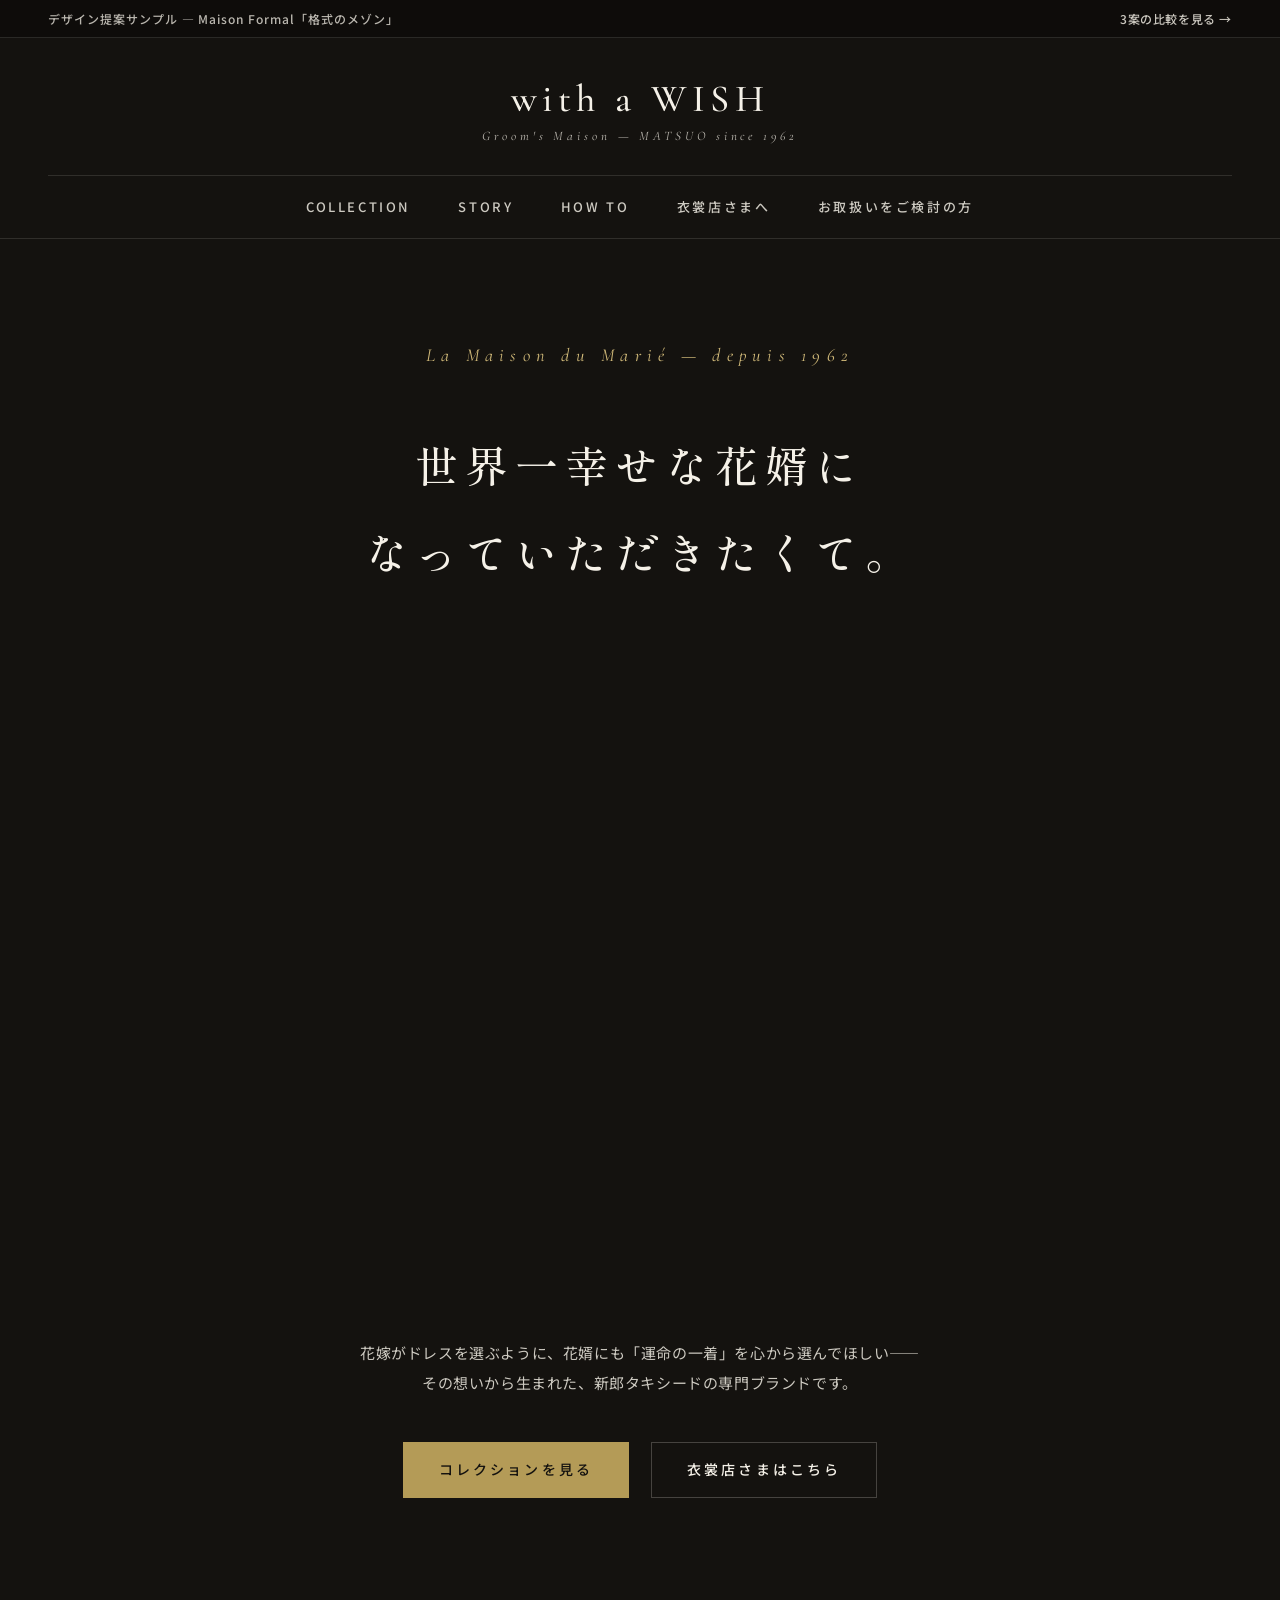
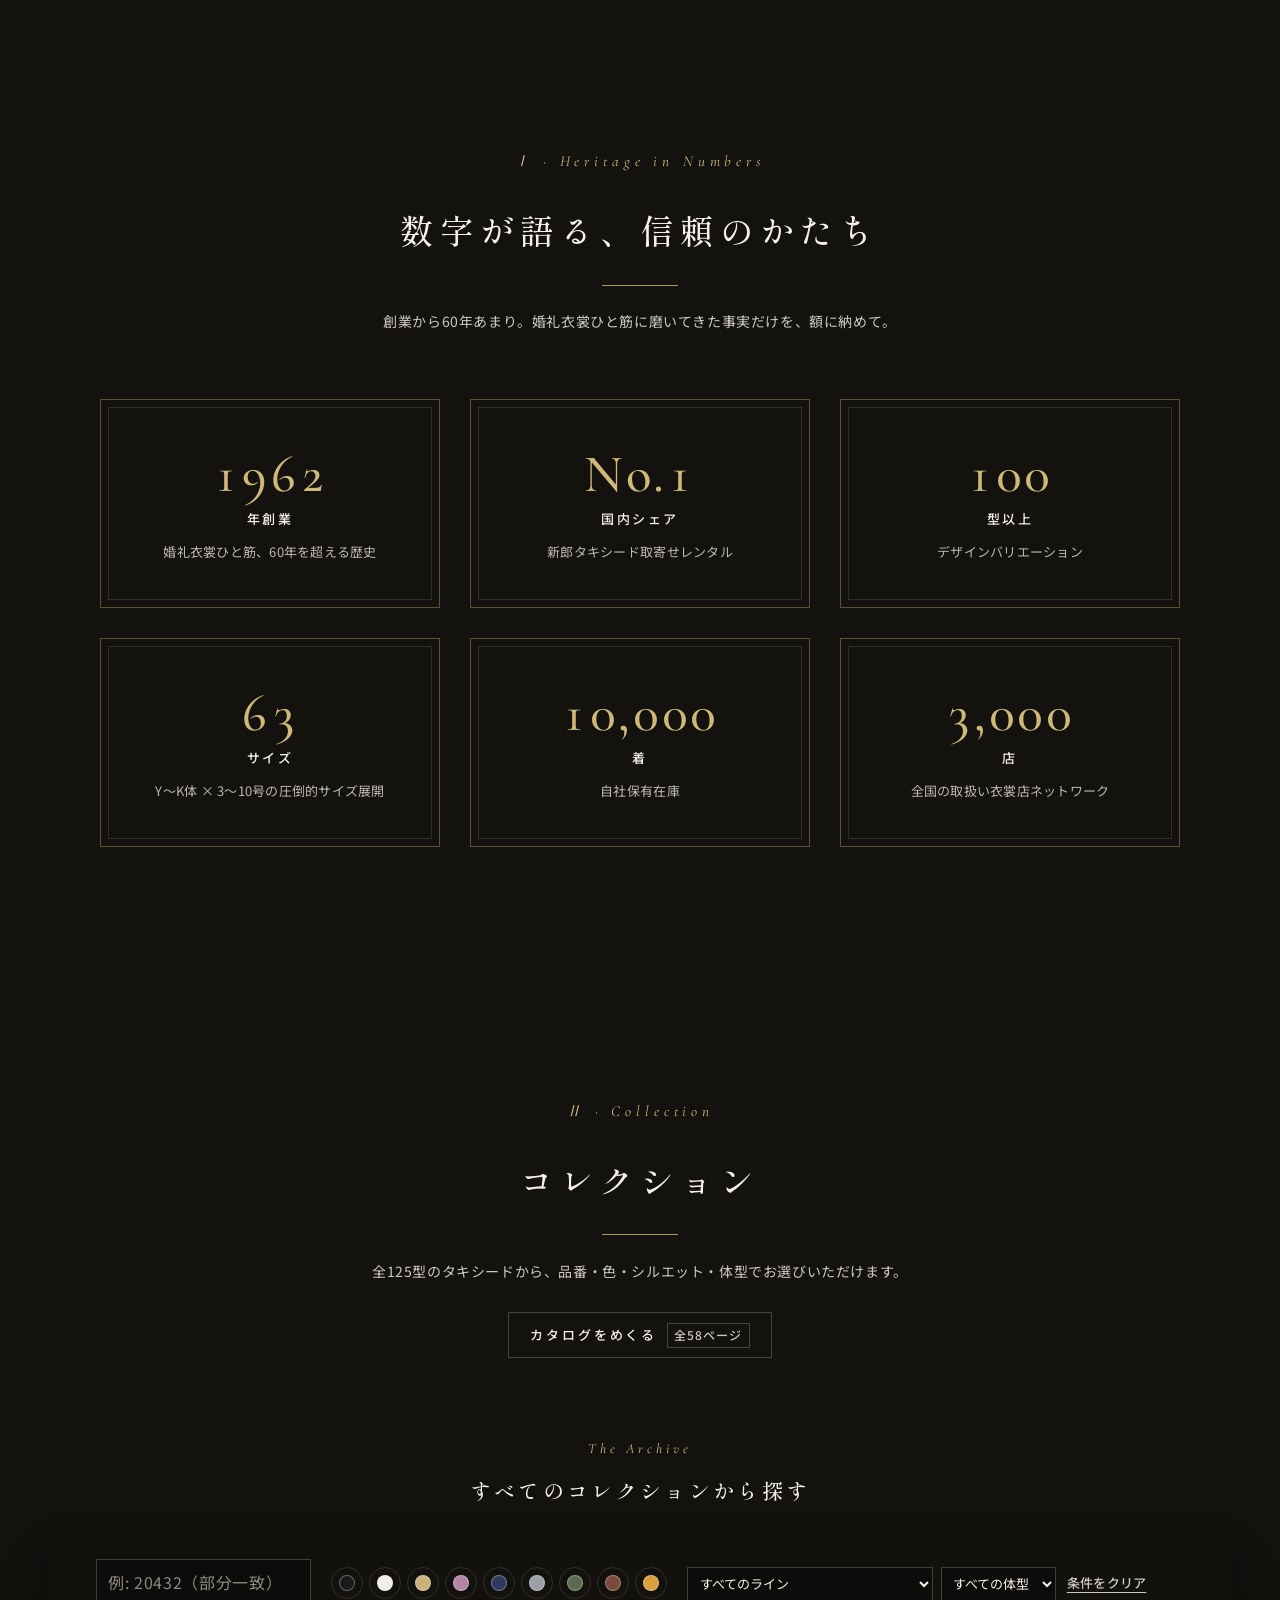
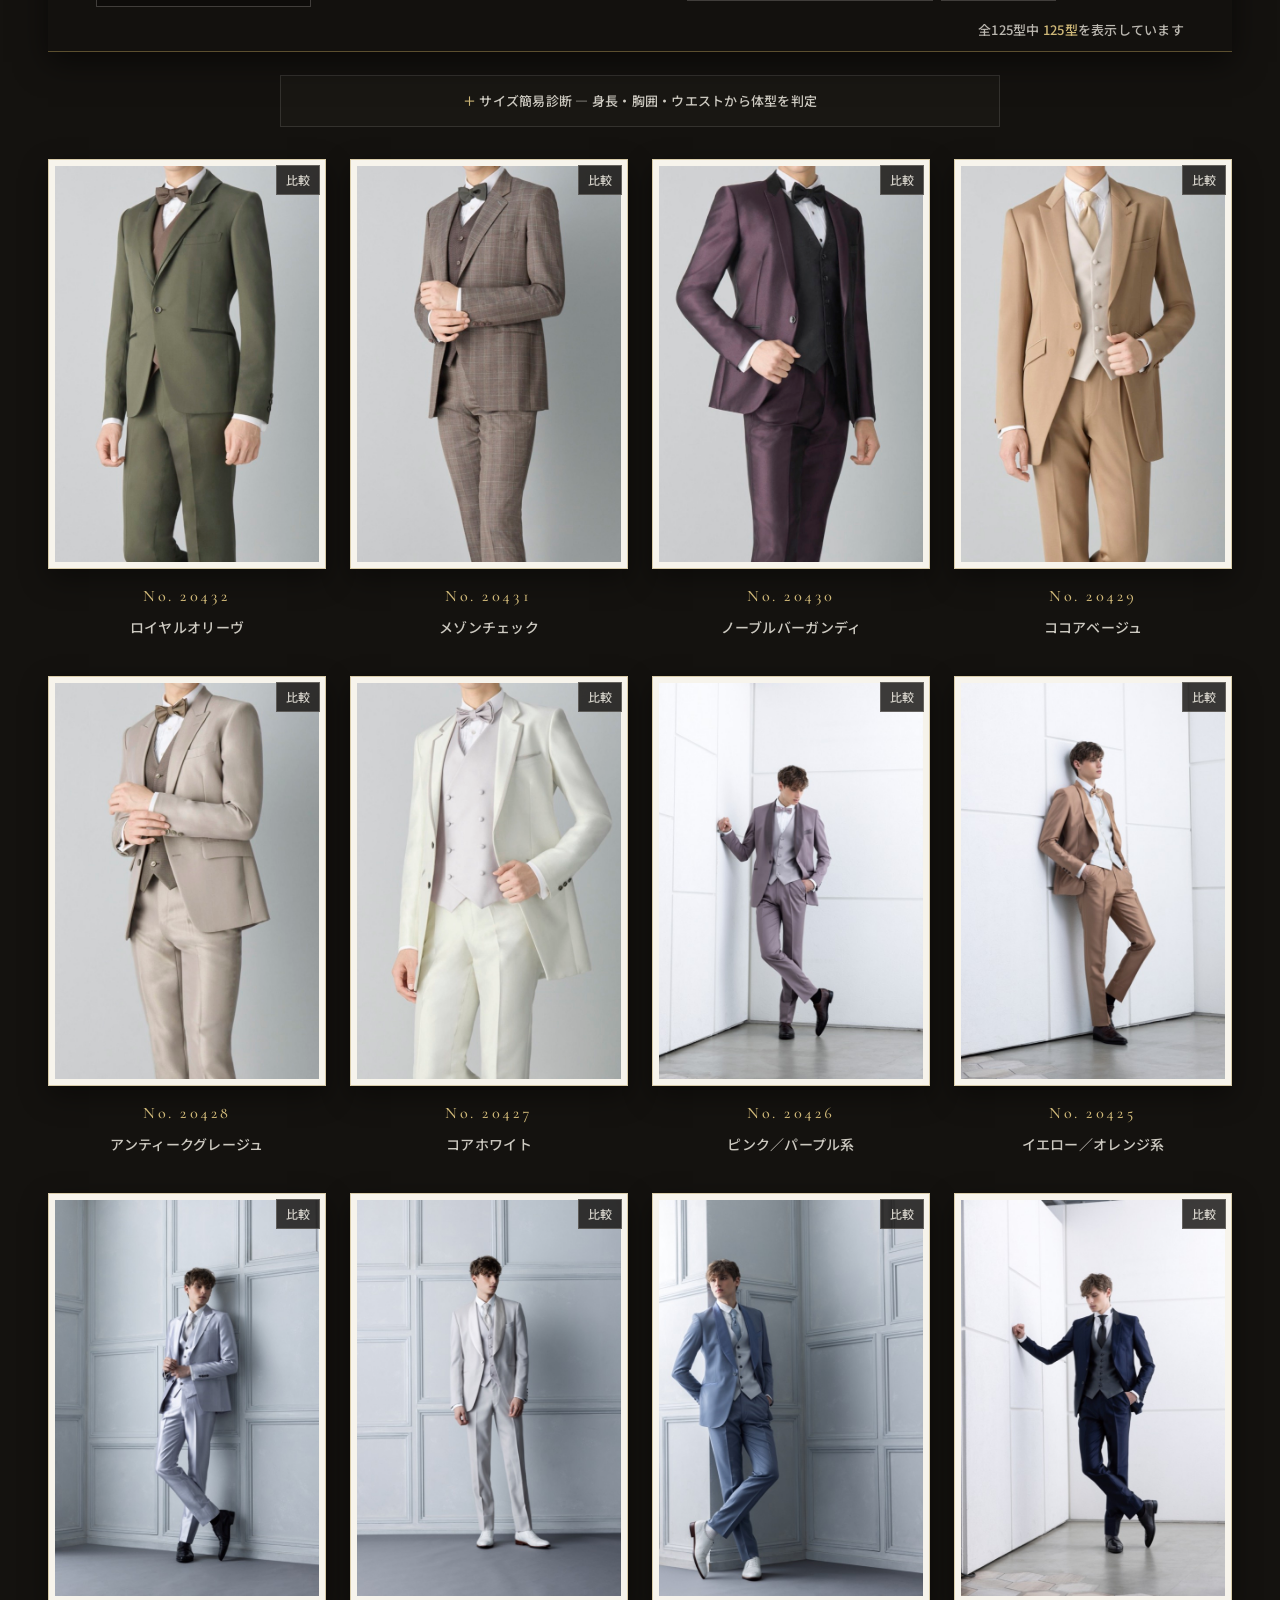
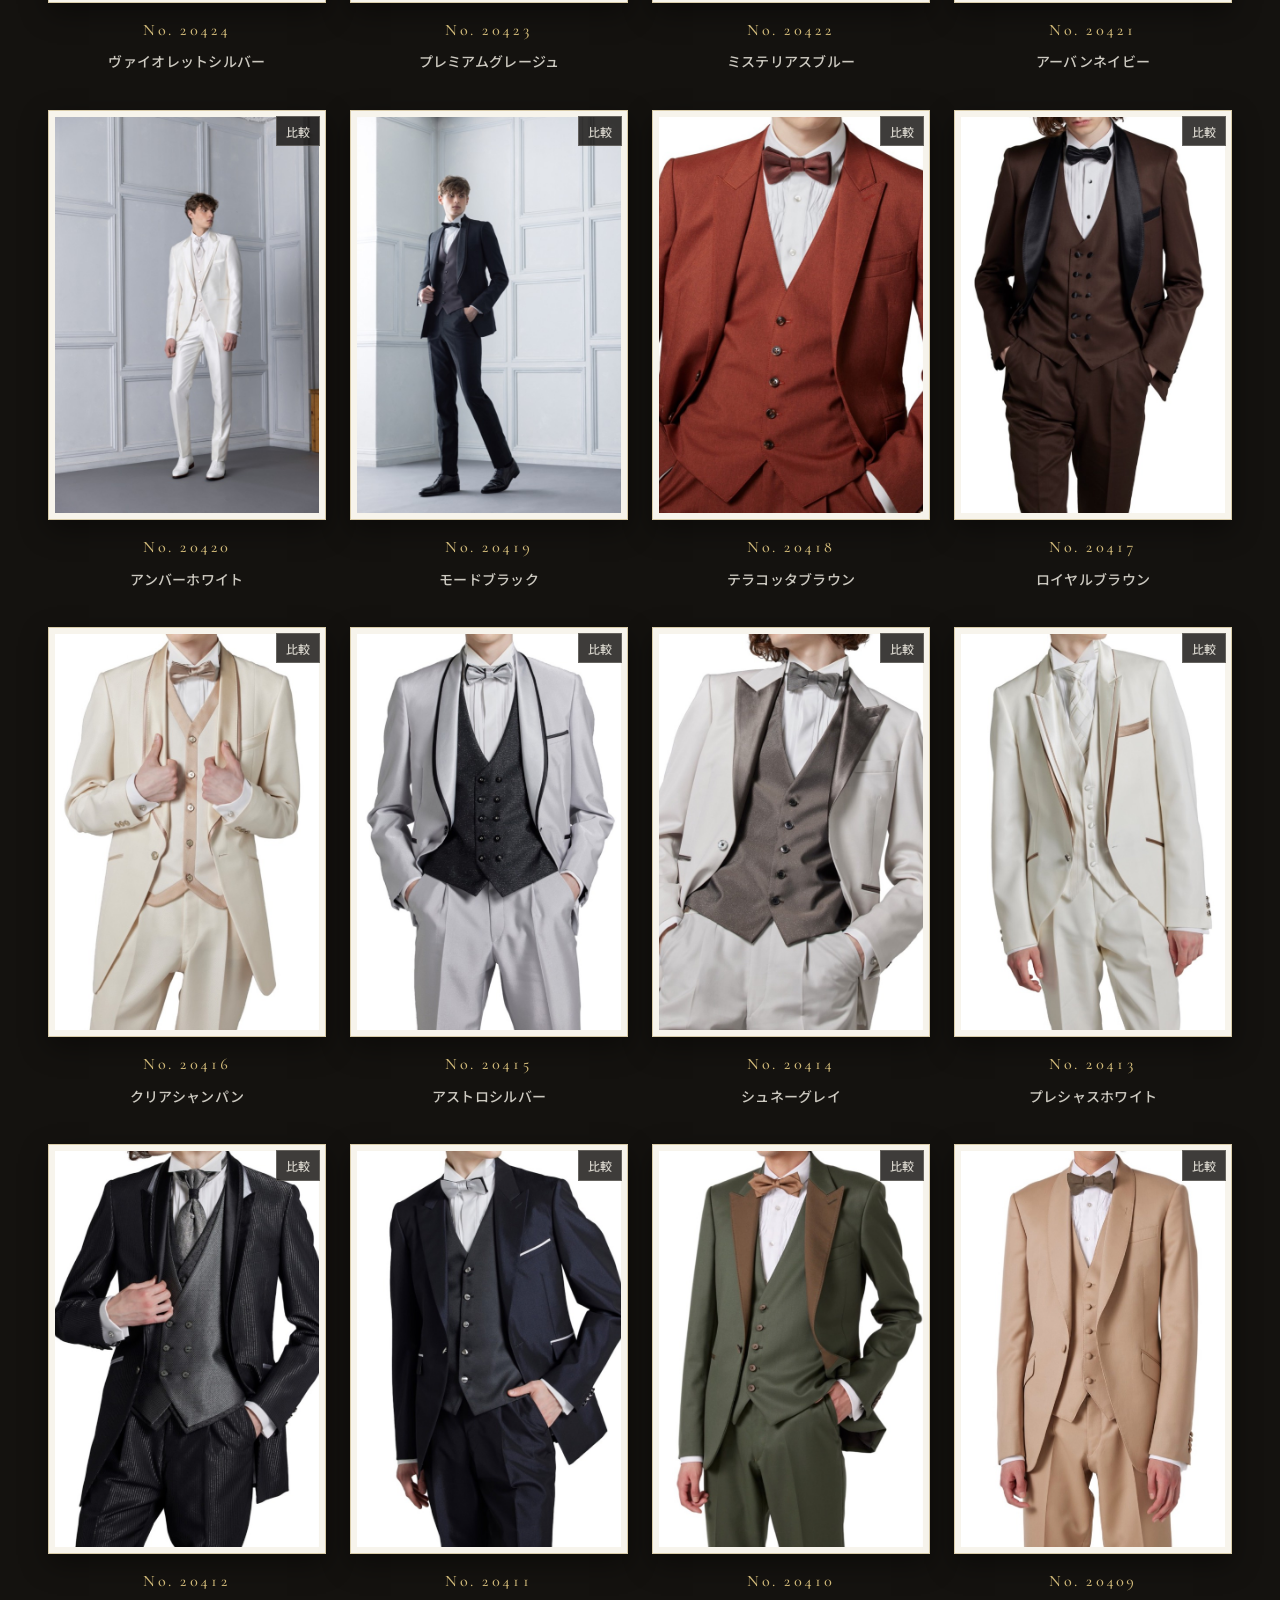
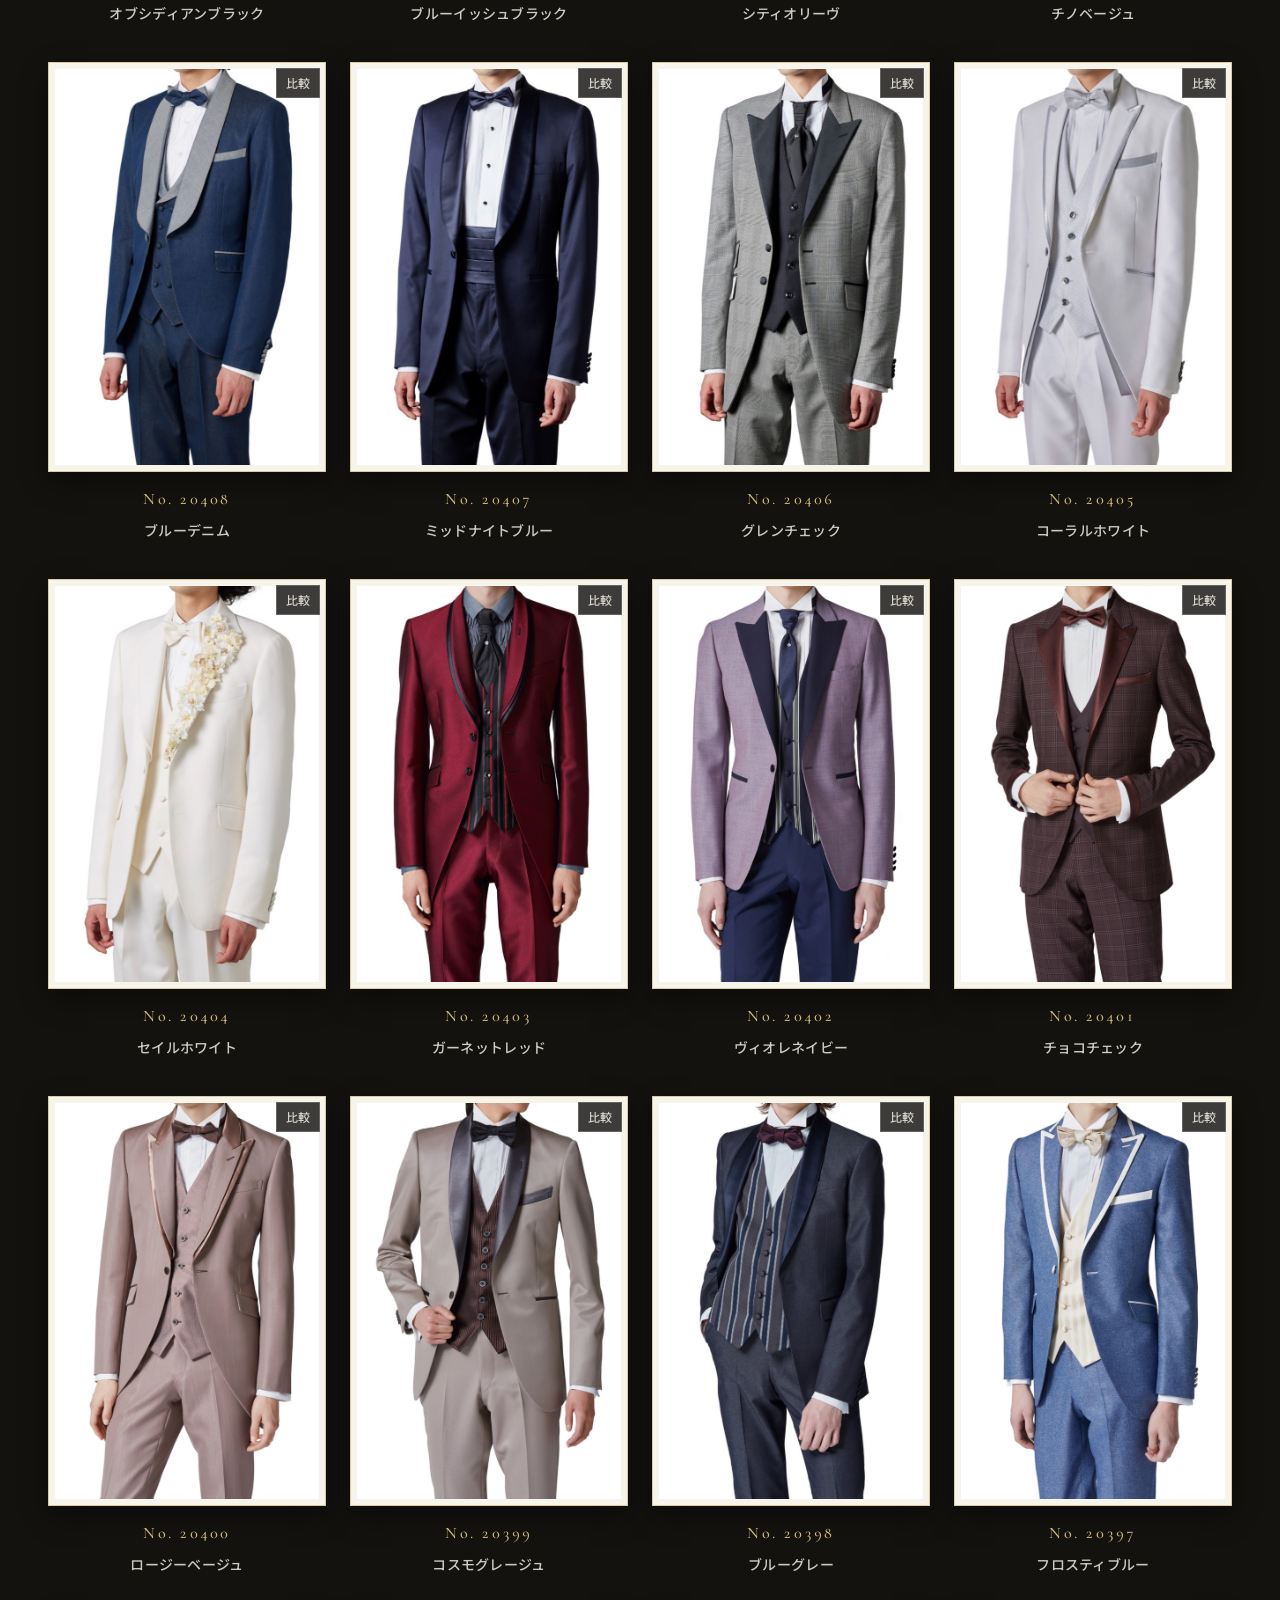
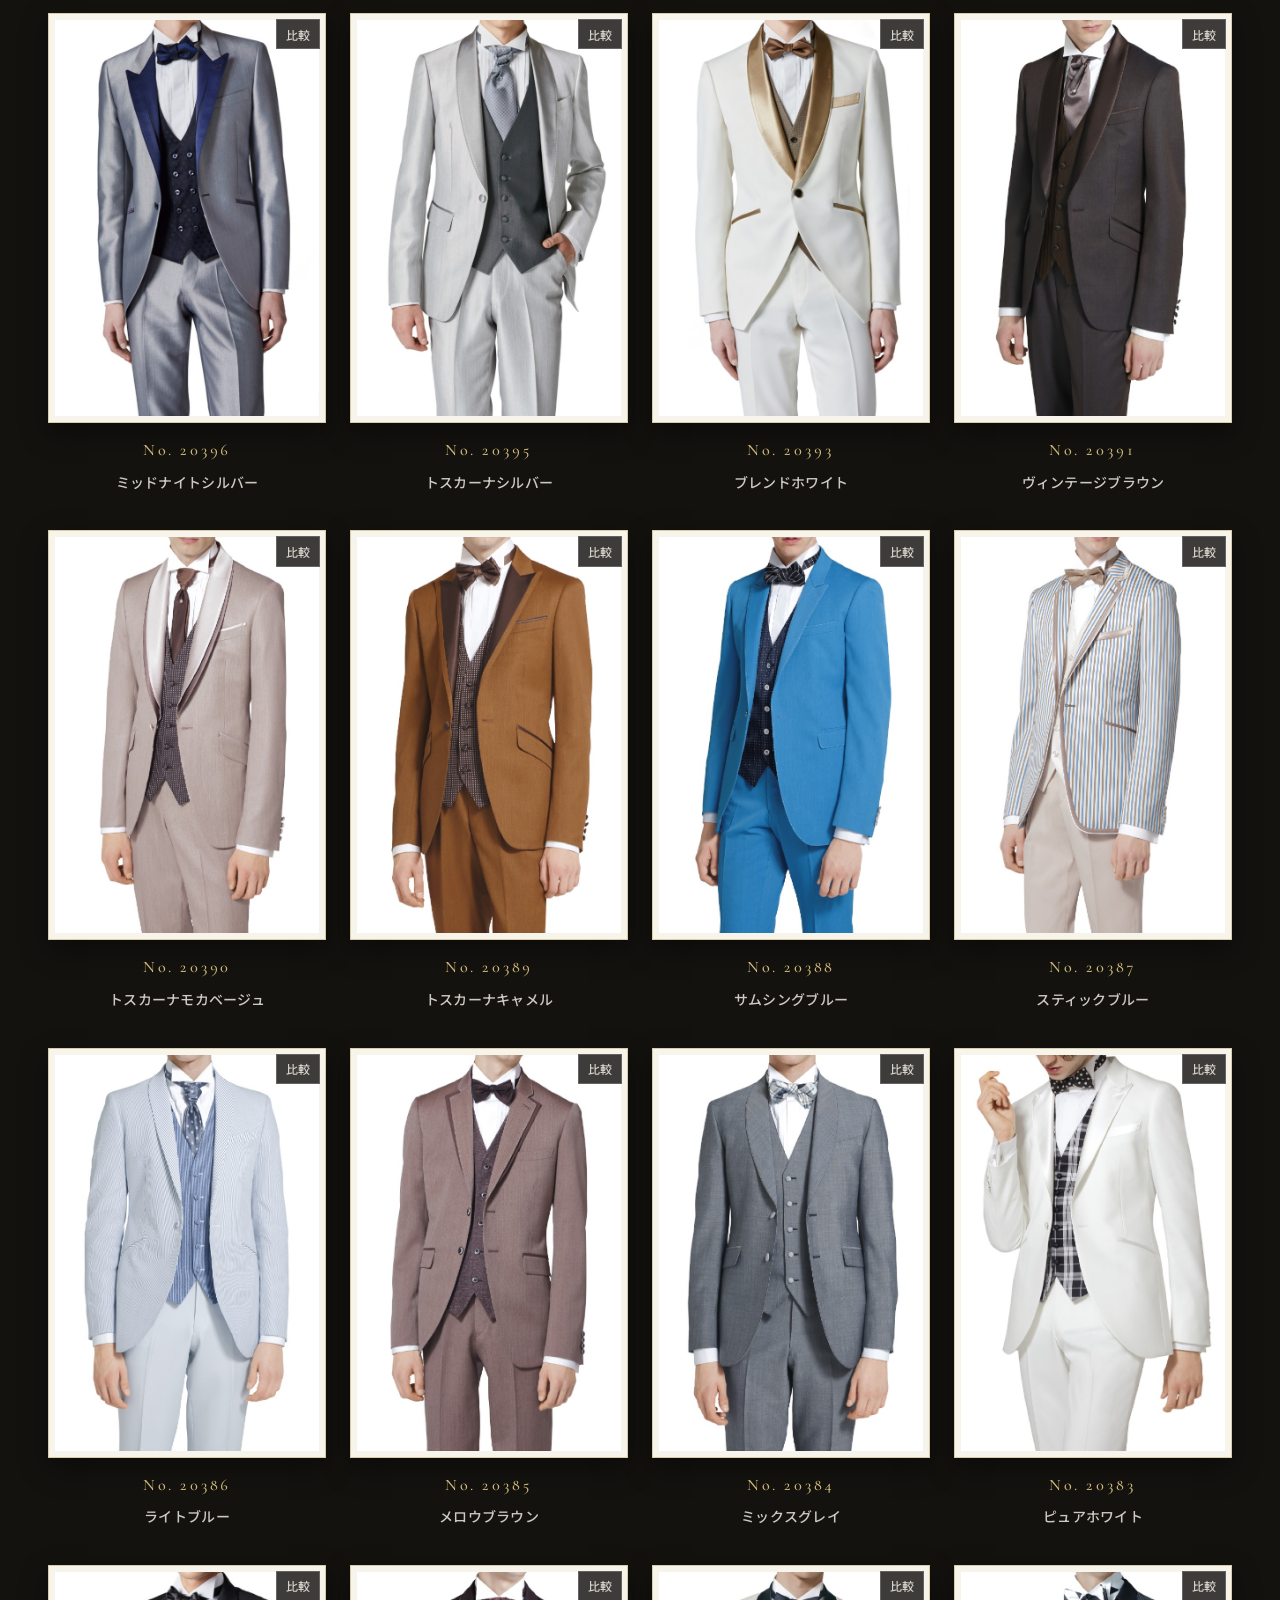
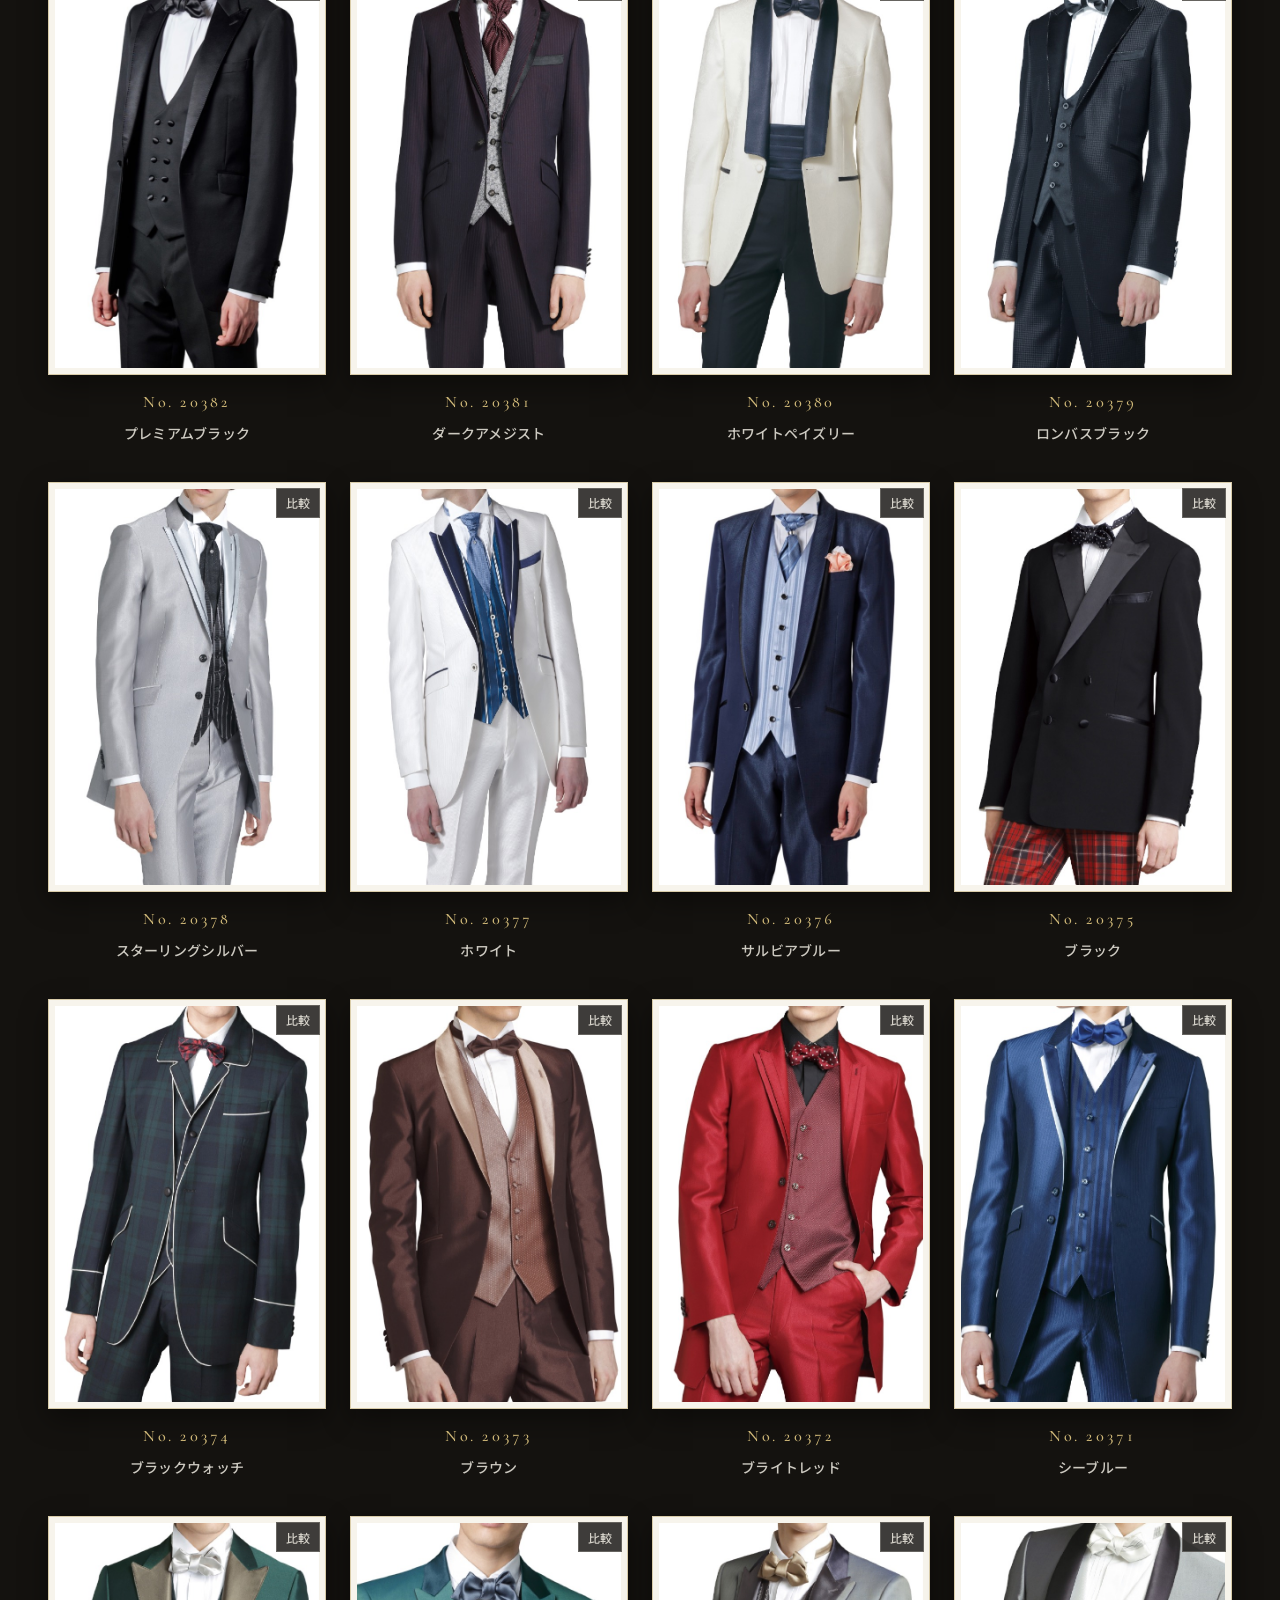
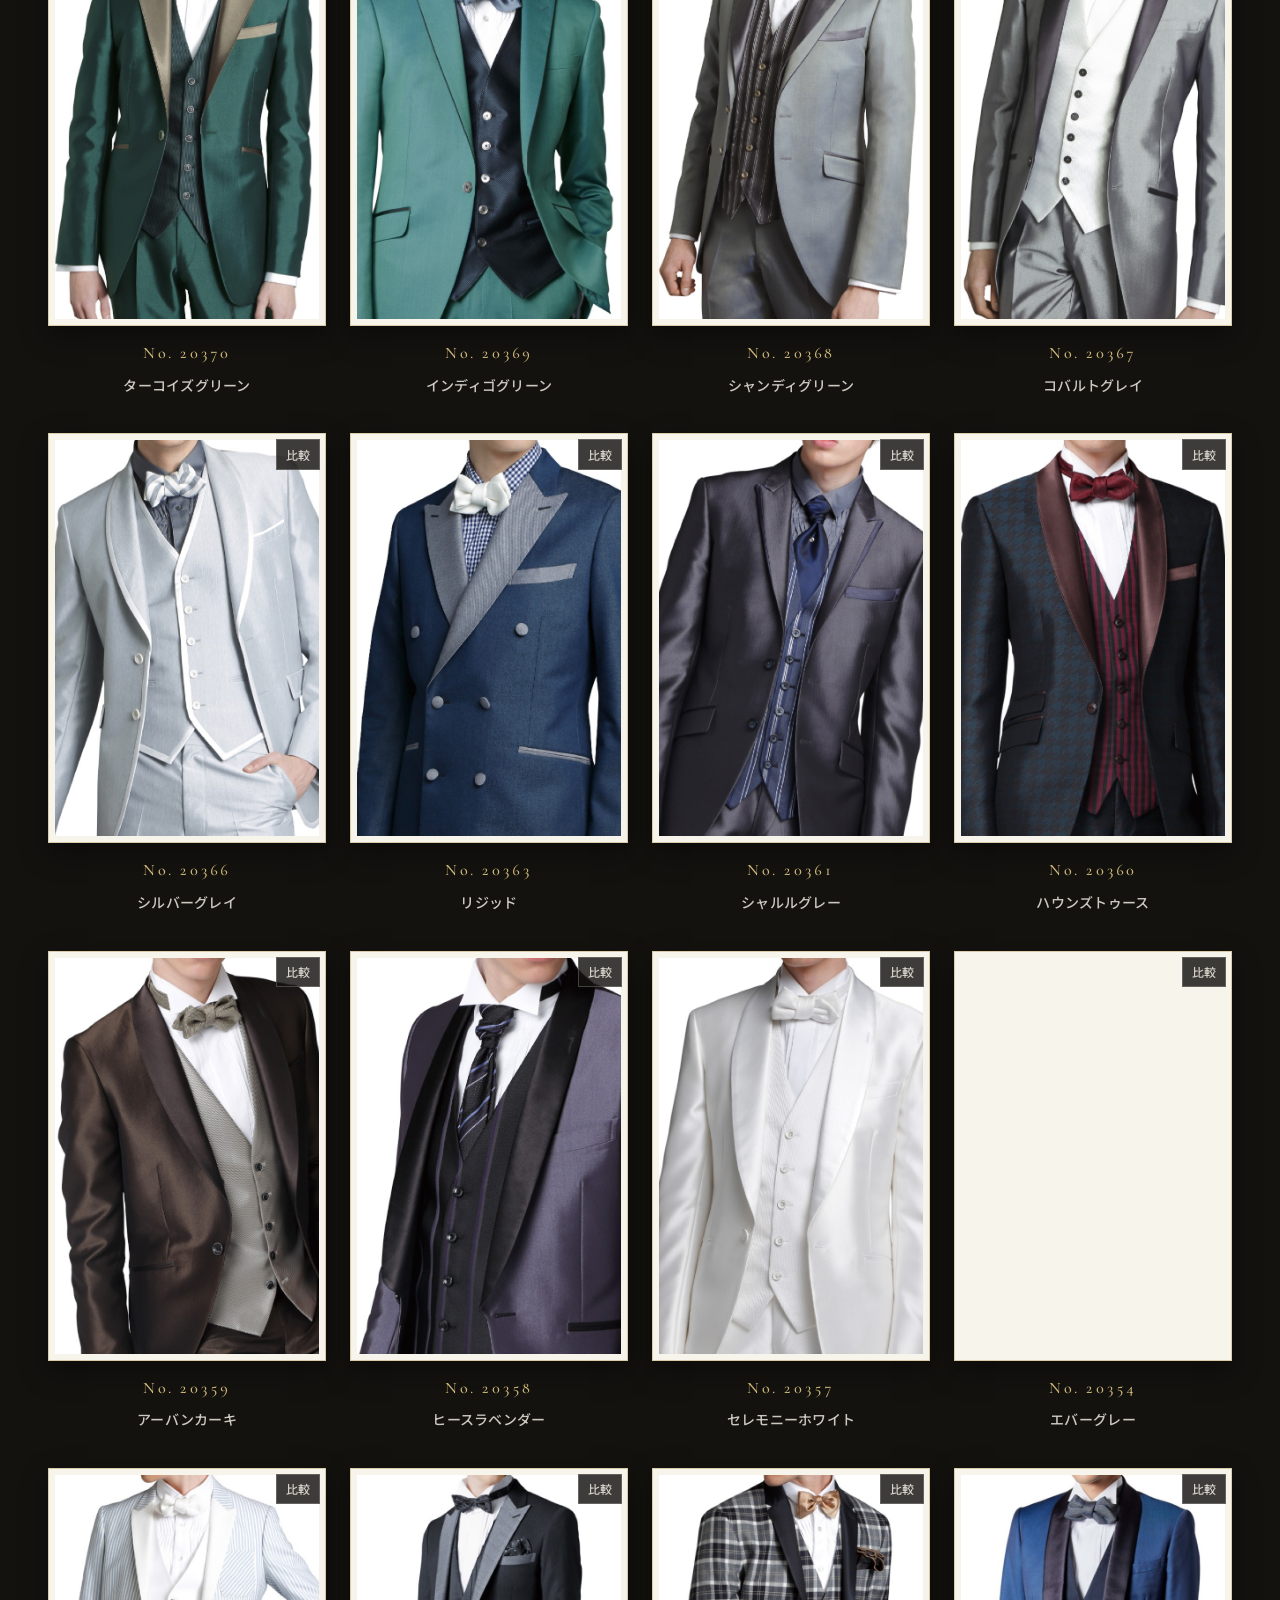
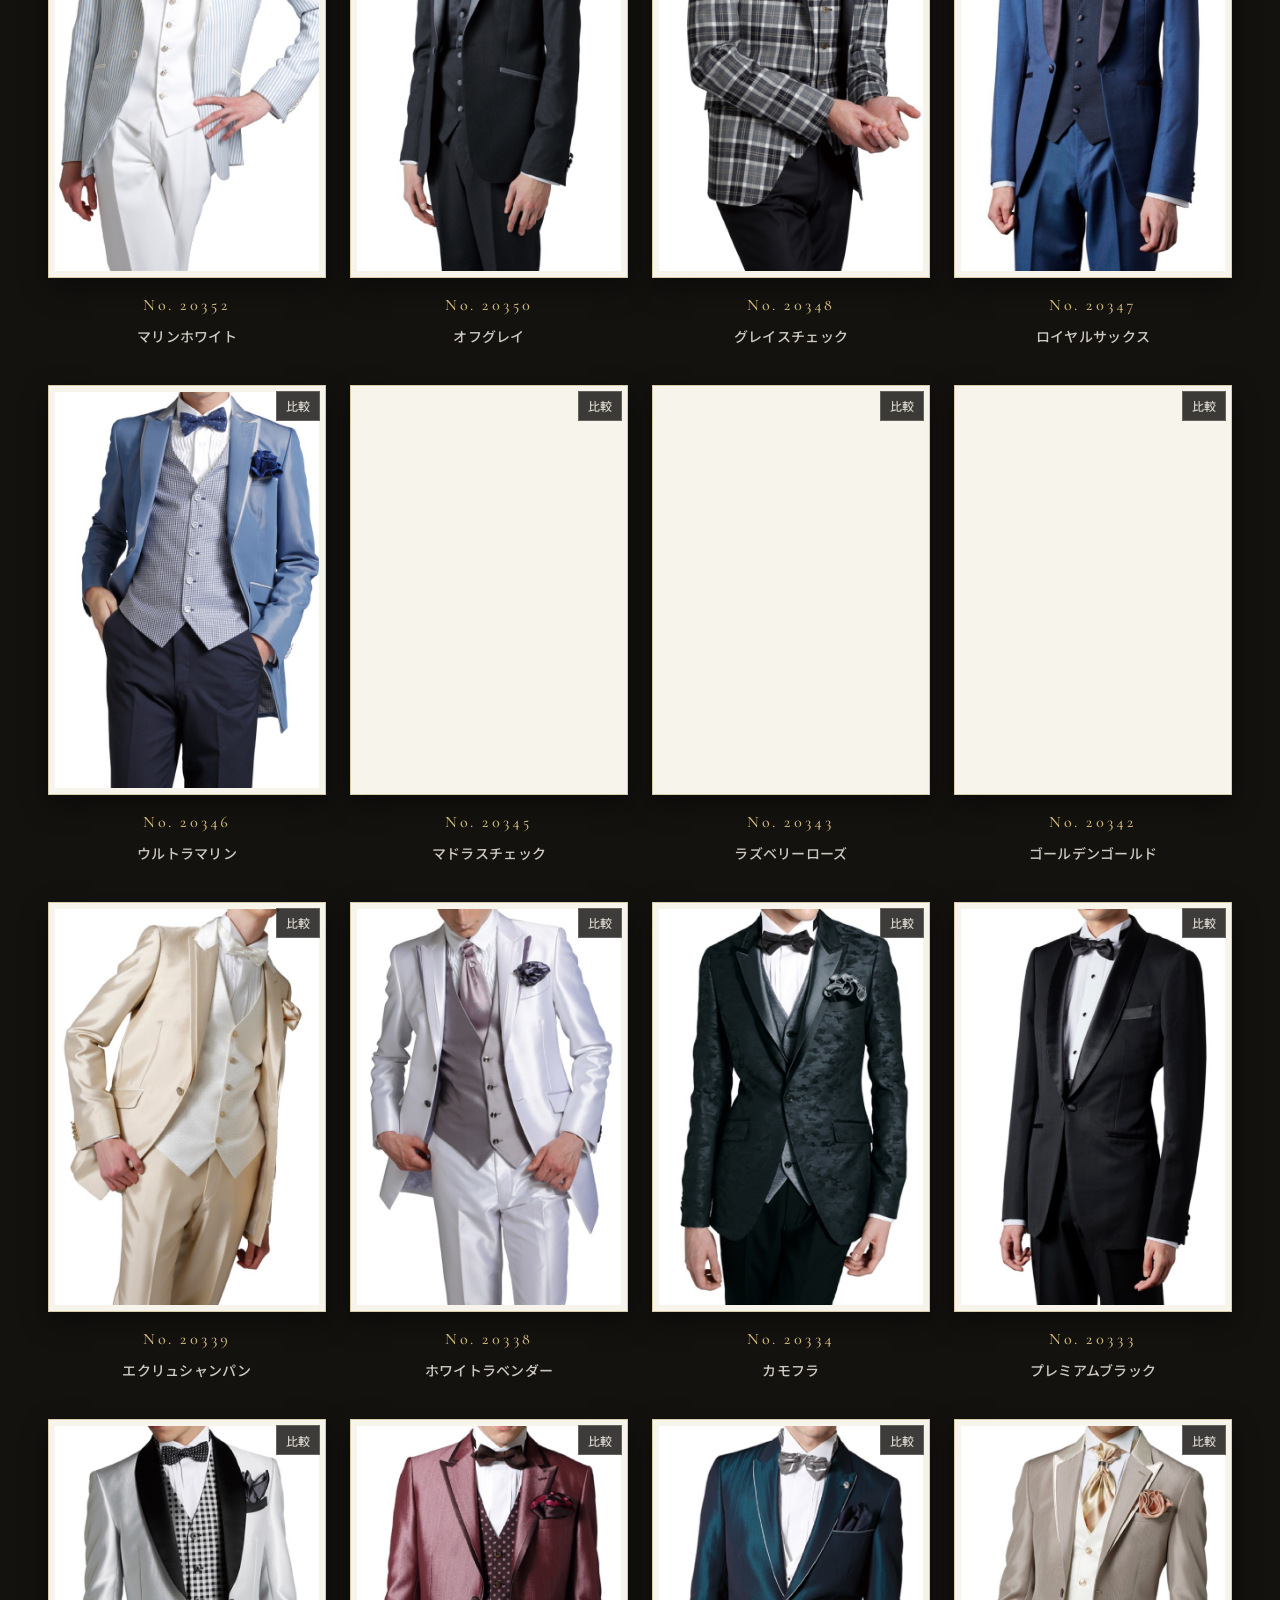
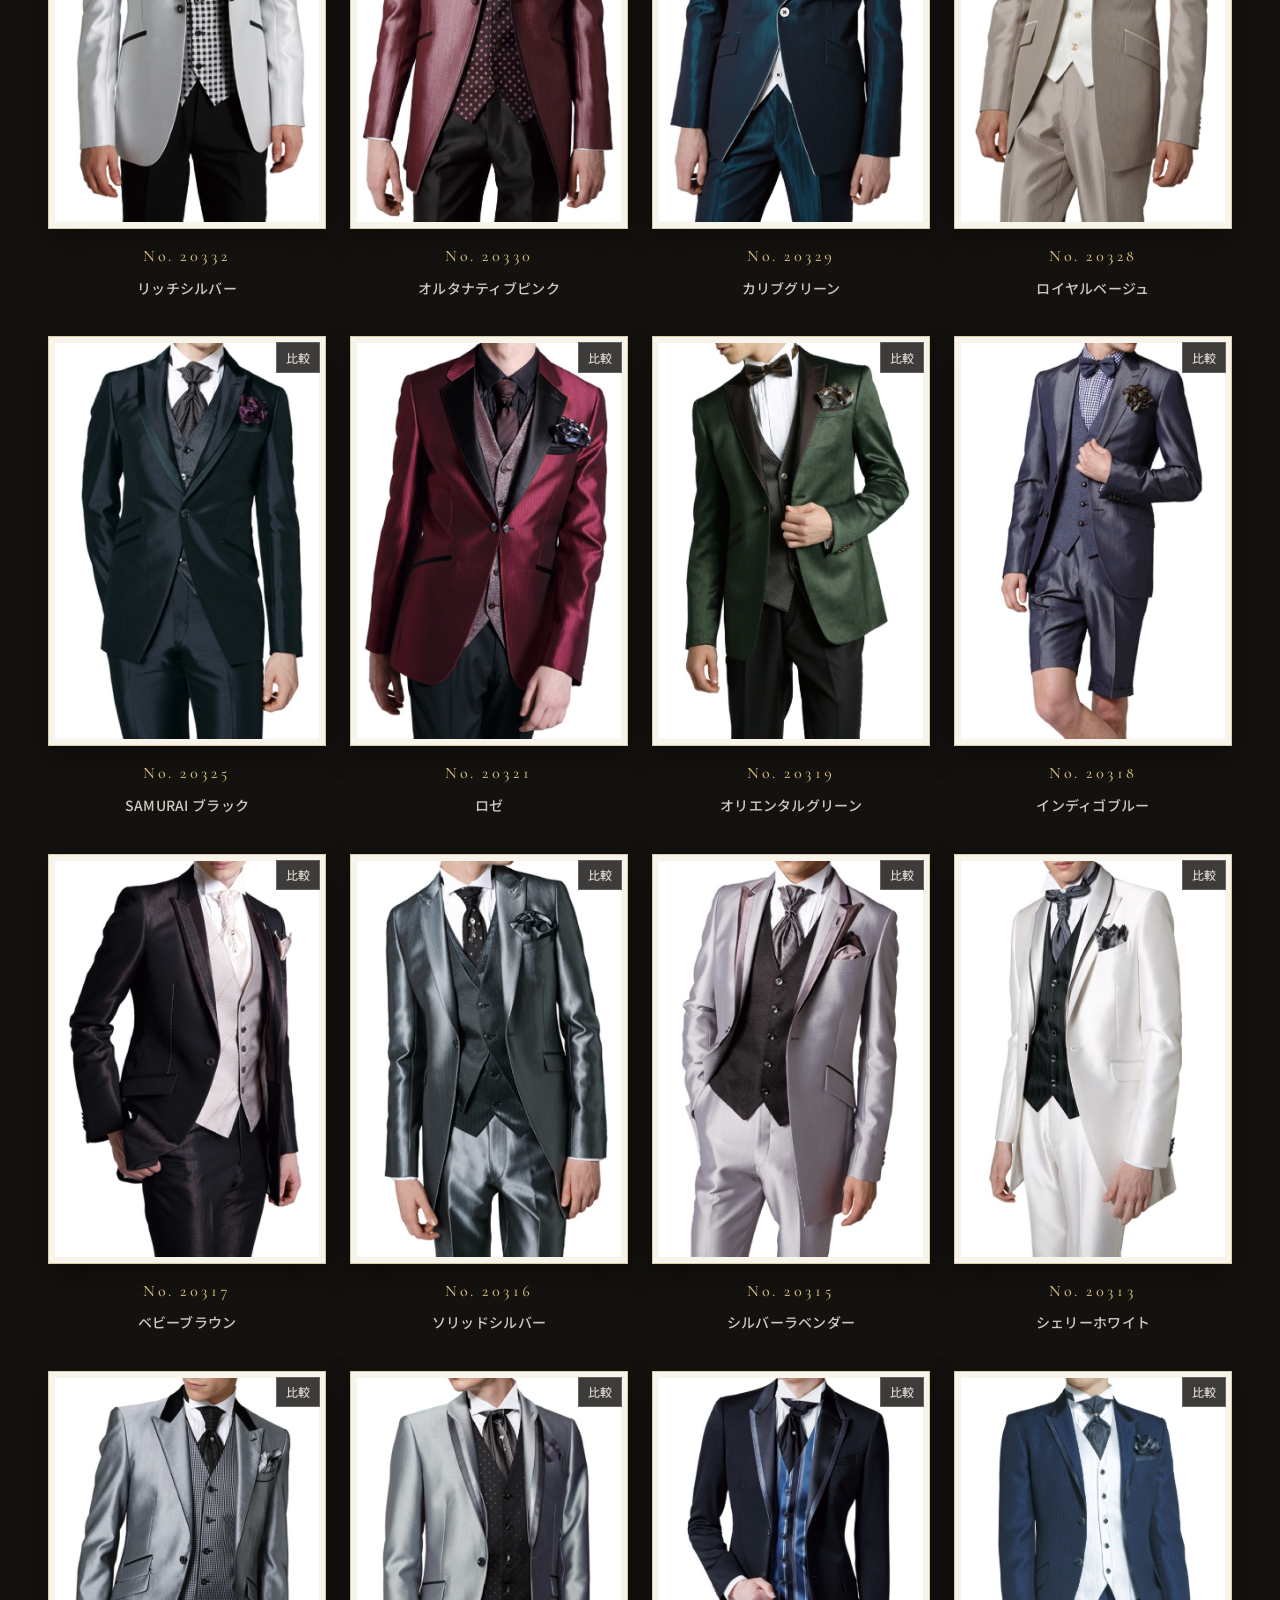
==== commit d2ddf577: "feat: デジタルカタログに拡大とドラッグ移動を追加 誌面ごとではなくトラックごと拡大する。SPの1ページでもPCの見開きでも 「いま見えている画面をそのまま虫眼鏡で覗く」挙動になり、綴じ側で切れな" ====
--- a/index.html
+++ b/index.html
@@ -513,6 +513,12 @@
 
     <div class="cat-foot">
       <p class="cat-count" id="cat-count" role="status" aria-live="polite"></p>
+      <div class="cat-zoom" role="group" aria-label="表示倍率">
+        <button type="button" class="cat-zbtn" id="cat-zoom-out" aria-label="縮小">&minus;</button>
+        <button type="button" class="cat-zbtn cat-zval" id="cat-zoom-reset" aria-label="等倍に戻す"><span id="cat-zoom-val">100%</span></button>
+        <button type="button" class="cat-zbtn" id="cat-zoom-in" aria-label="拡大">&plus;</button>
+        <span class="cat-hint" id="cat-hint" hidden>ドラッグで移動</span>
+      </div>
       <label class="cat-slider">
         <span class="vh">ページ位置</span>
         <input class="cat-range" type="range" id="cat-range" min="1" max="58" step="1" value="1">
--- a/catalog.css
+++ b/catalog.css
@@ -67,7 +67,8 @@
 .cat-x:hover { border-color: var(--gold); color: var(--gold-text); }
 
 /* ---------- 誌面 ---------- */
-.cat-stage { position: relative; min-width: 0; min-height: 0; }
+/* 拡大時はトラックごと拡大するので、はみ出しはここで切る */
+.cat-stage { position: relative; min-width: 0; min-height: 0; overflow: hidden; }
 
 .cat-track {
   display: flex;
@@ -78,9 +79,27 @@
   overscroll-behavior-x: contain;
   scrollbar-width: none;
   -webkit-overflow-scrolling: touch;
+  /* SPの1本指スワイプは横めくりに使う（縦スクロールには渡さない） */
+  touch-action: pan-x;
+  transform-origin: 50% 50%;
 }
 .cat-track::-webkit-scrollbar { display: none; }
 .cat-track:focus-visible { outline: 2px solid var(--gold); outline-offset: -4px; }
+
+/* ---------- 拡大中 ----------
+   ページ送りのスナップを止め、1本指はスワイプではなく移動に使う。
+   touch-action: none にしないと、ドラッグをブラウザの横スクロールに取られる */
+.cat-stage.is-zoomed .cat-track {
+  scroll-snap-type: none;
+  overflow: hidden;
+  touch-action: none;
+  cursor: grab;
+  will-change: transform;
+}
+.cat-stage.is-zoomed .cat-track.is-grabbing { cursor: grabbing; }
+/* 拡大中はページ内で画像を切り、隣のページにはみ出させない */
+.cat-stage.is-zoomed .cat-page { overflow: hidden; }
+.cat-stage.is-zoomed .cat-page img { box-shadow: none; }
 
 /* トラックには padding を置かない。置くと 1画面 ≠ clientWidth になり、
    scrollBy(clientWidth) の送り量とスナップ位置がずれる。逃げは各ページ側で取る */
@@ -99,6 +118,10 @@
   object-fit: contain;
   background: var(--paper);
   box-shadow: 0 18px 46px rgba(0, 0, 0, 0.6);
+  /* 画像の上でドラッグするとブラウザ標準の画像ドラッグが始まり、
+     pointercancel が飛んで移動が1歩で止まる */
+  -webkit-user-drag: none;
+  user-select: none; -webkit-user-select: none;
 }
 
 /* ---------- 送りボタン（PCのみ。SPはスワイプ） ---------- */
@@ -146,12 +169,38 @@
 /* ---------- 下部バー ---------- */
 .cat-foot {
   display: grid;
-  grid-template-columns: auto minmax(0, 1fr);
+  grid-template-columns: auto auto minmax(0, 1fr);
   align-items: center;
   gap: 0.5em clamp(12px, 3vw, 24px);
   padding: 0.7em clamp(12px, 3vw, 24px) 0.9em;
   border-top: 1px solid var(--gold-line);
   background: var(--ink);
+}
+
+/* ---------- 倍率 ---------- */
+.cat-zoom { display: flex; align-items: center; gap: 6px; }
+.cat-zbtn {
+  min-width: 34px; height: 34px;
+  display: grid; place-items: center;
+  background: none;
+  border: 1px solid var(--line-strong);
+  color: var(--ivory);
+  font-size: var(--fs-md); line-height: 1;
+  font-variant-numeric: tabular-nums;
+  cursor: pointer;
+  transition: border-color var(--duration-fast, 150ms) ease, color var(--duration-fast, 150ms) ease;
+}
+.cat-zbtn:hover:not([disabled]) { border-color: var(--gold); color: var(--gold-text); }
+.cat-zbtn[disabled] { opacity: 0.3; cursor: default; }
+.cat-zval {
+  min-width: 62px;
+  font-size: var(--fs-xs); font-weight: var(--wt-small); letter-spacing: var(--ls-tight);
+}
+.cat-hint {
+  font-size: var(--fs-2xs); font-weight: var(--wt-small);
+  letter-spacing: var(--ls-body);
+  color: var(--gold-text);
+  white-space: nowrap;
 }
 .cat-count {
   font-size: var(--fs-sm); font-weight: var(--wt-small);
@@ -209,7 +258,8 @@
   .cat-btn { padding: 0.5em 0.7em; letter-spacing: var(--ls-body); }
   .cat-meta { display: none; }
   .cat-x { width: 38px; height: 38px; }
-  .cat-foot { grid-template-columns: 1fr; }
+  .cat-foot { grid-template-columns: auto minmax(0, 1fr); }
+  .cat-slider { grid-column: 1 / -1; }
 }
 
 @media (prefers-reduced-motion: reduce) {
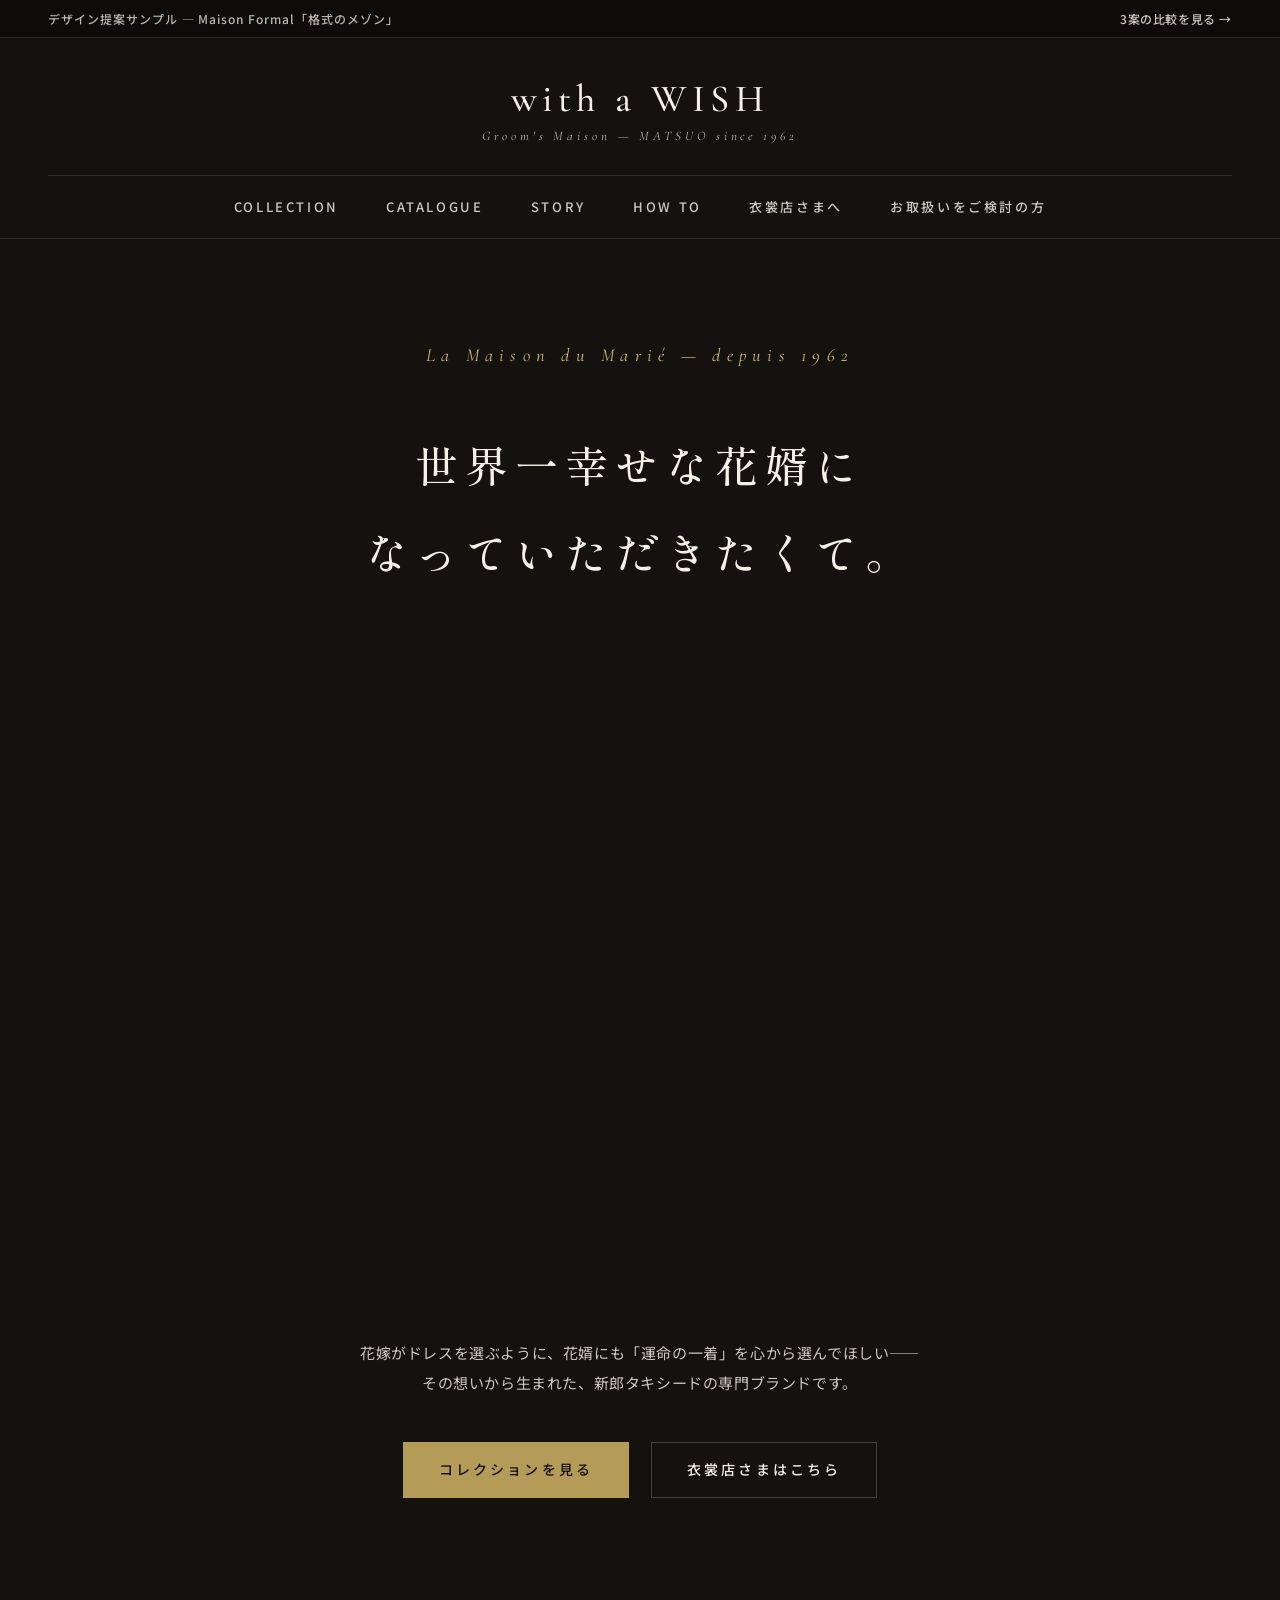
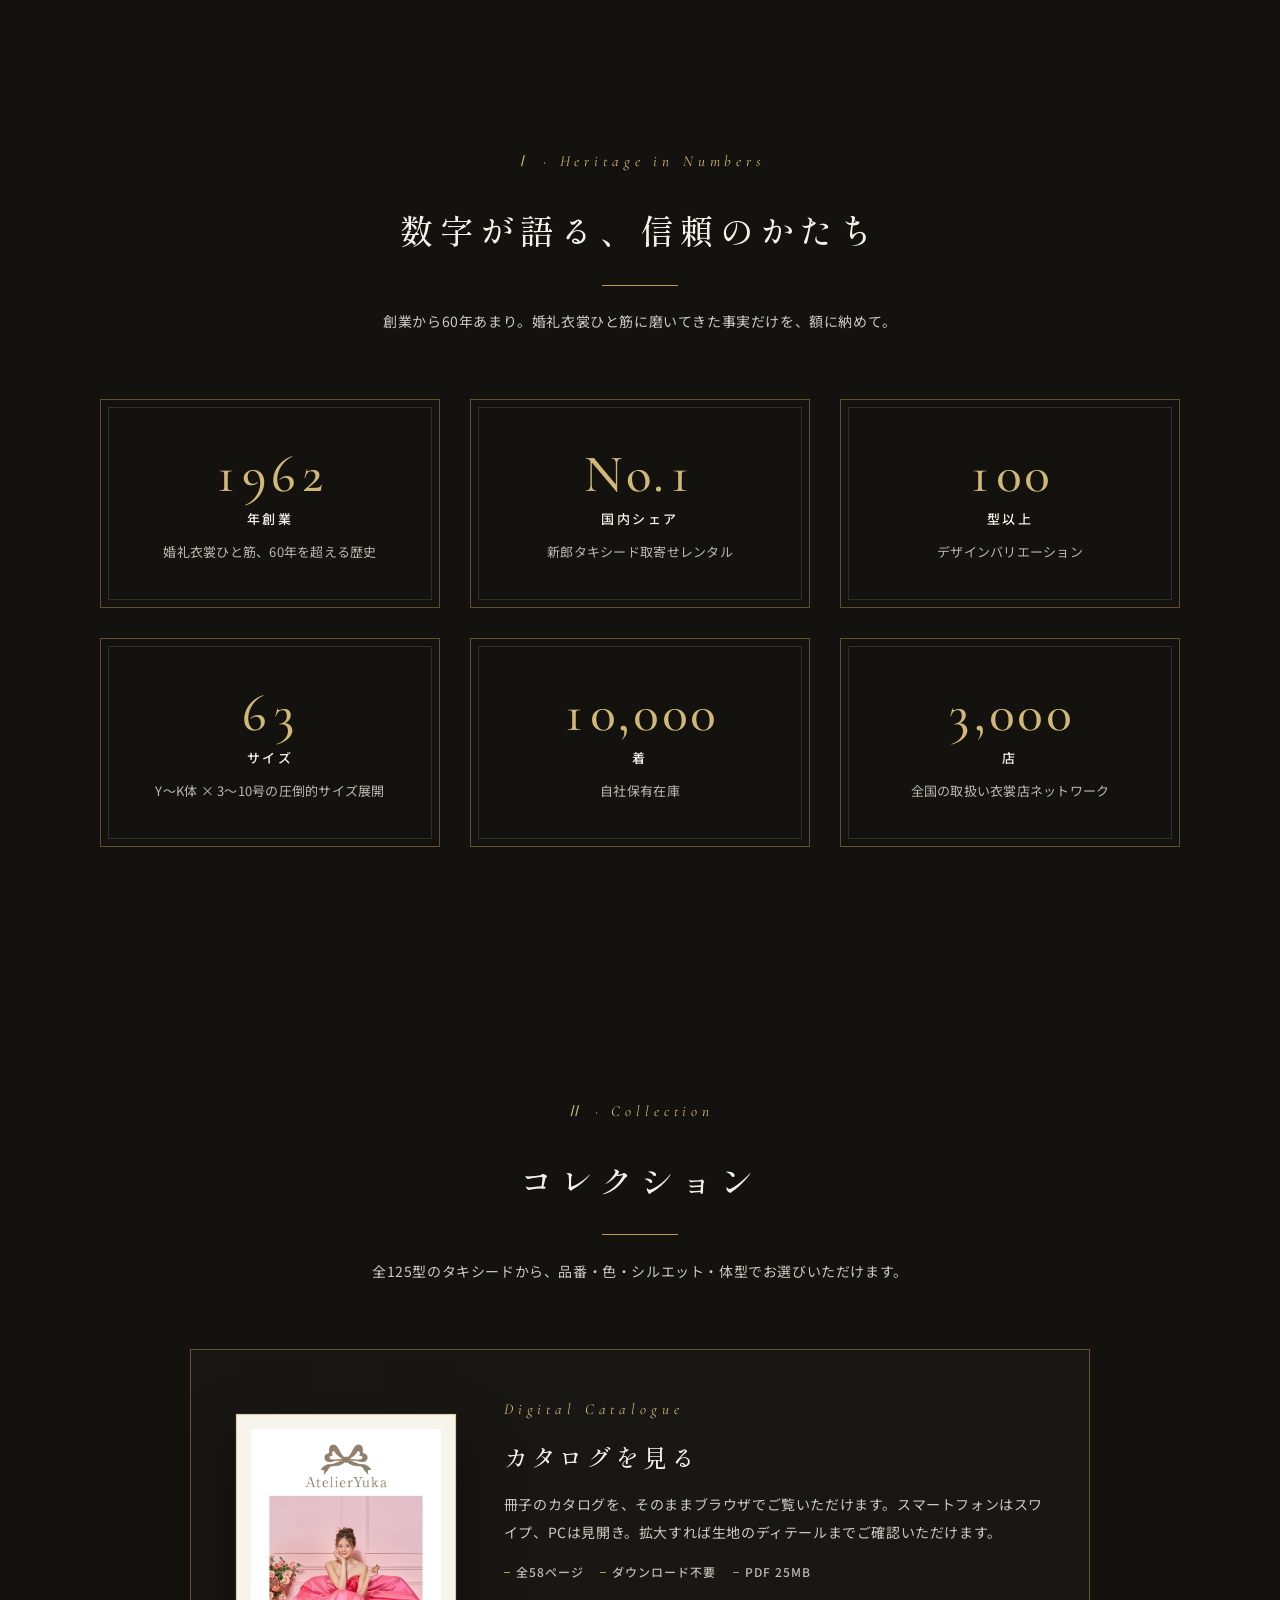
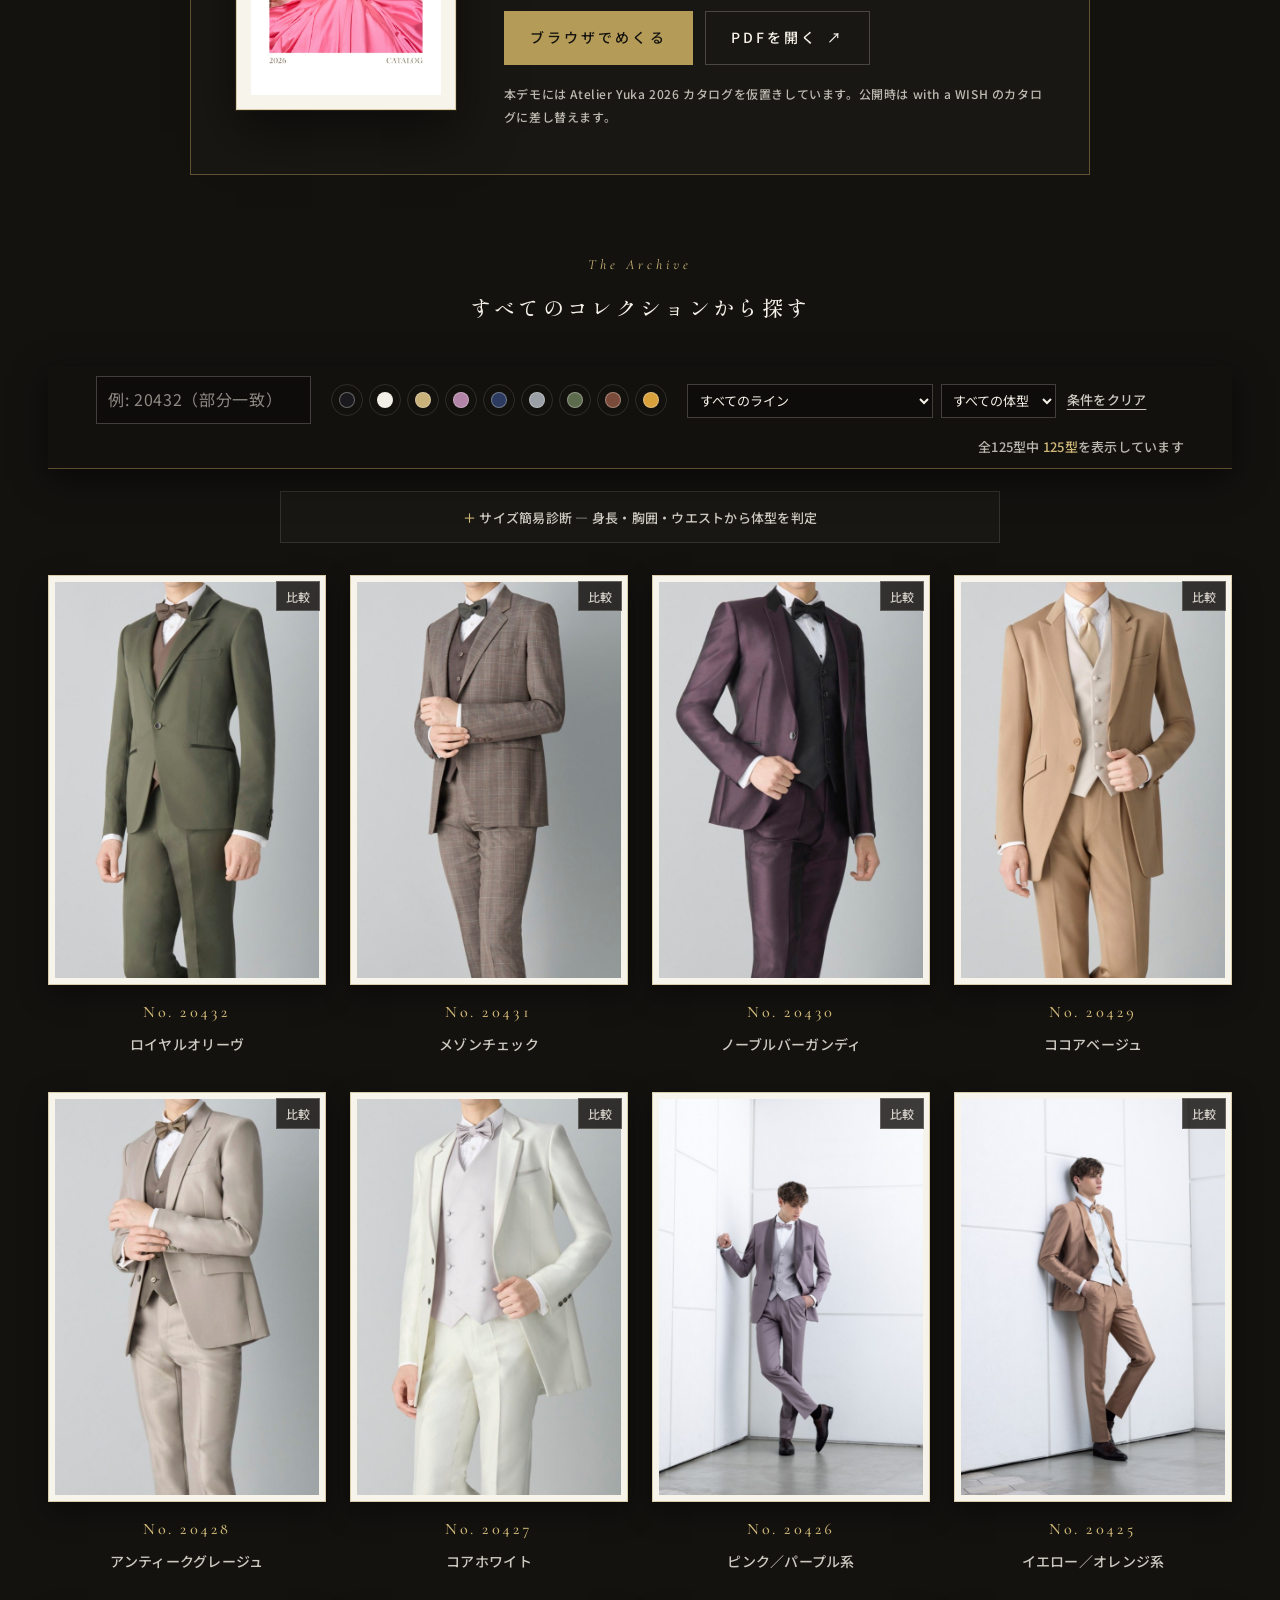
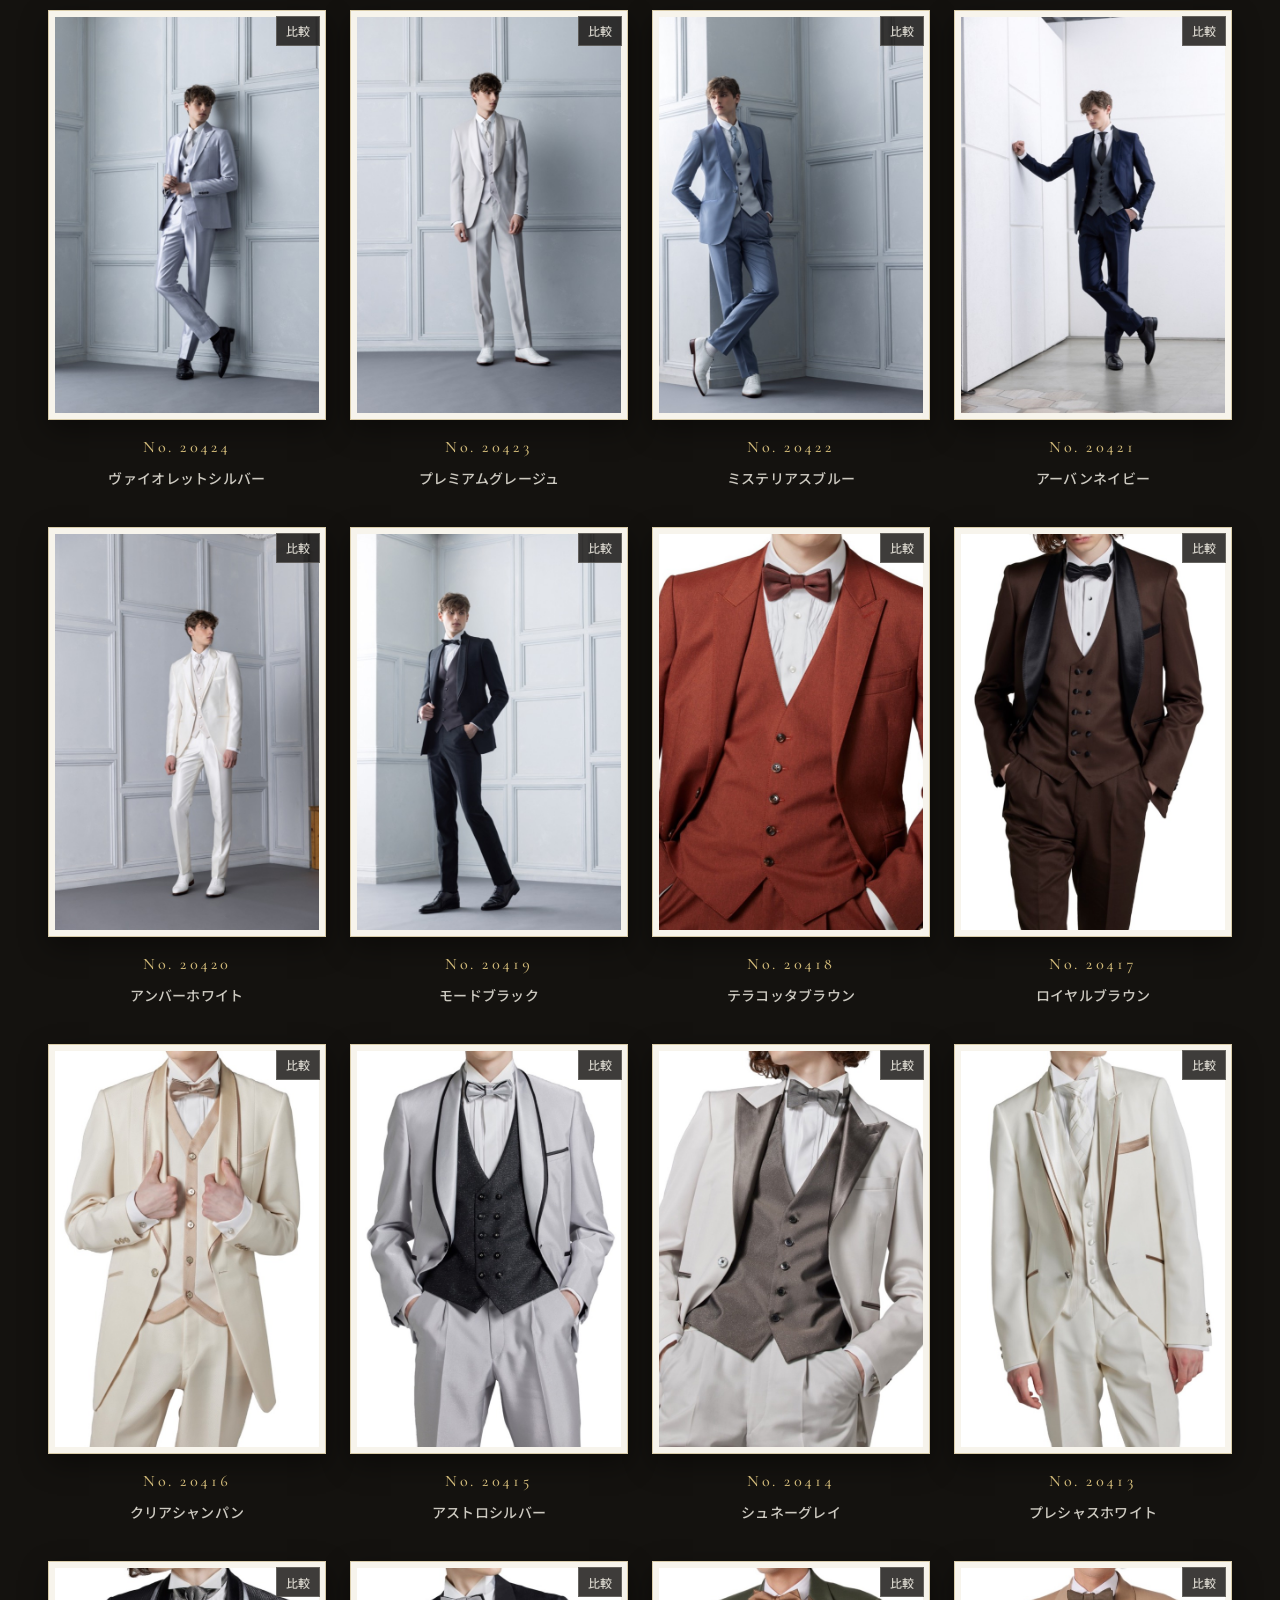
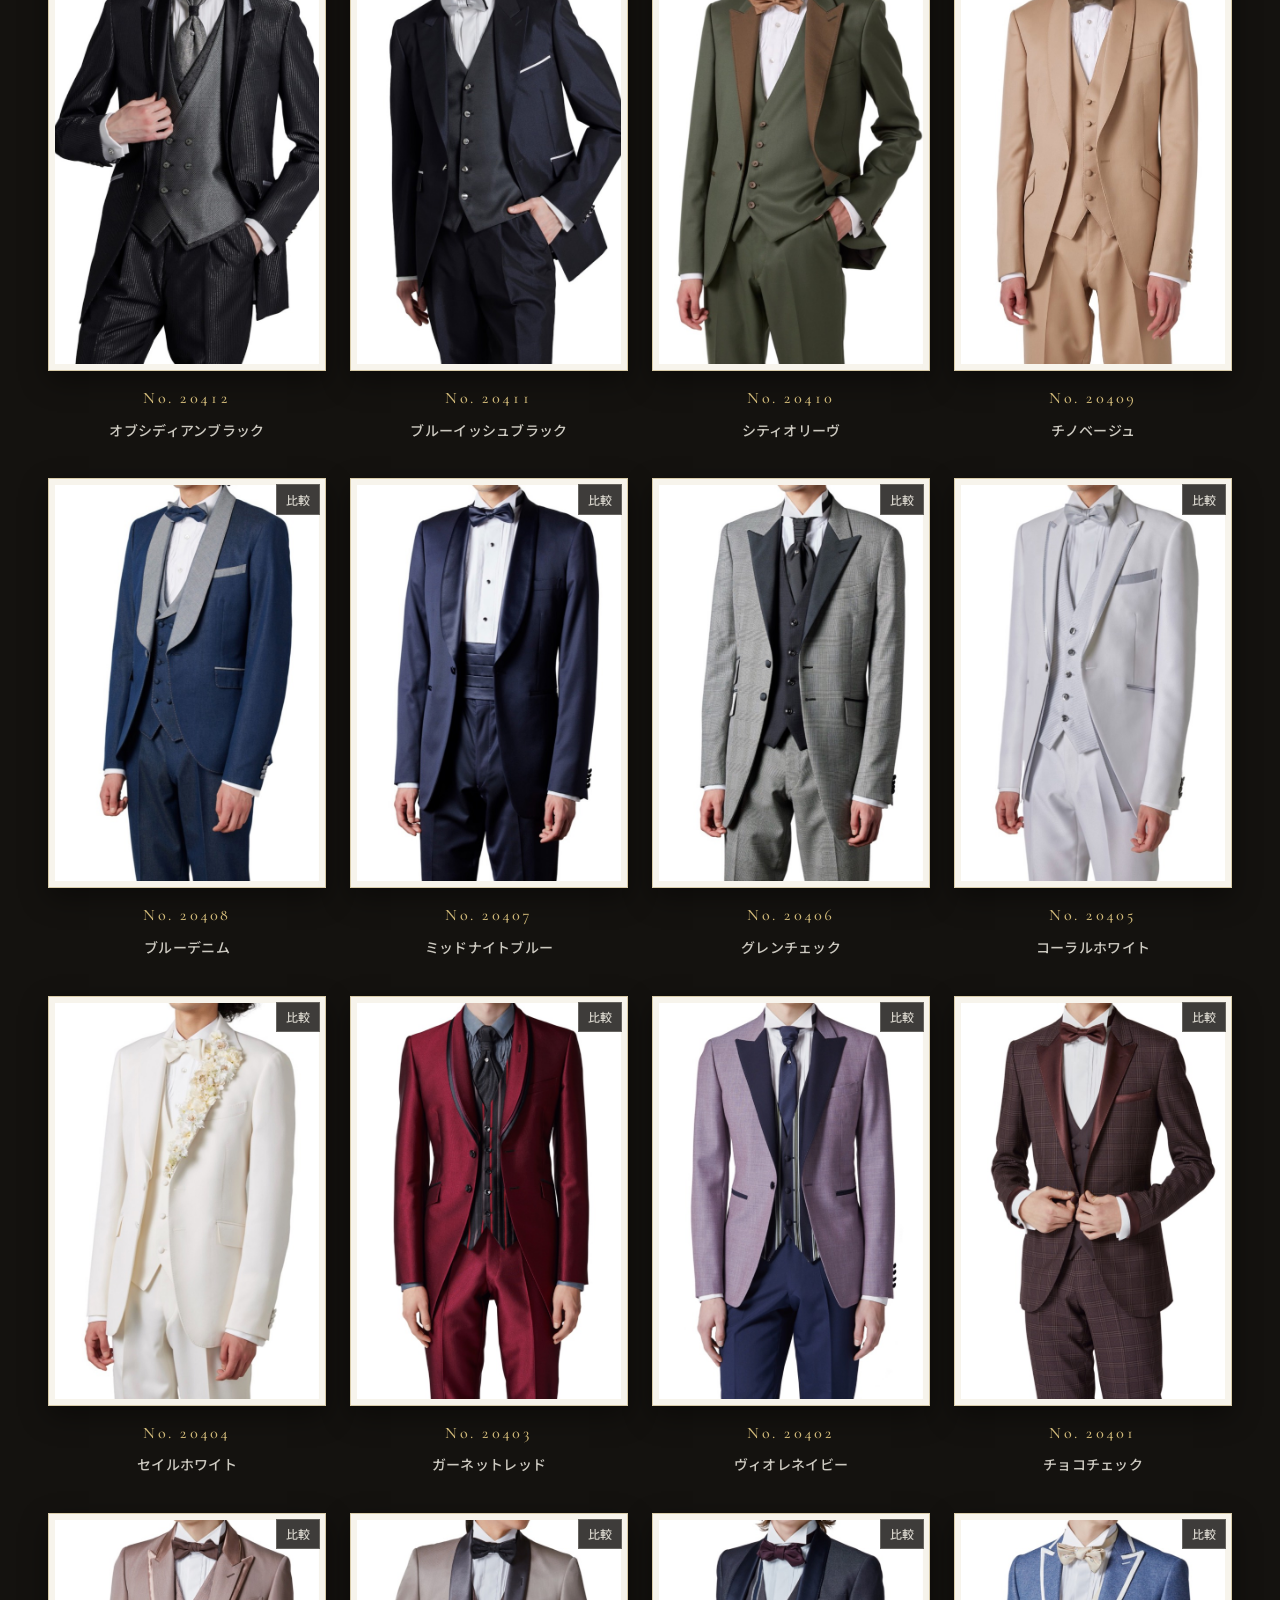
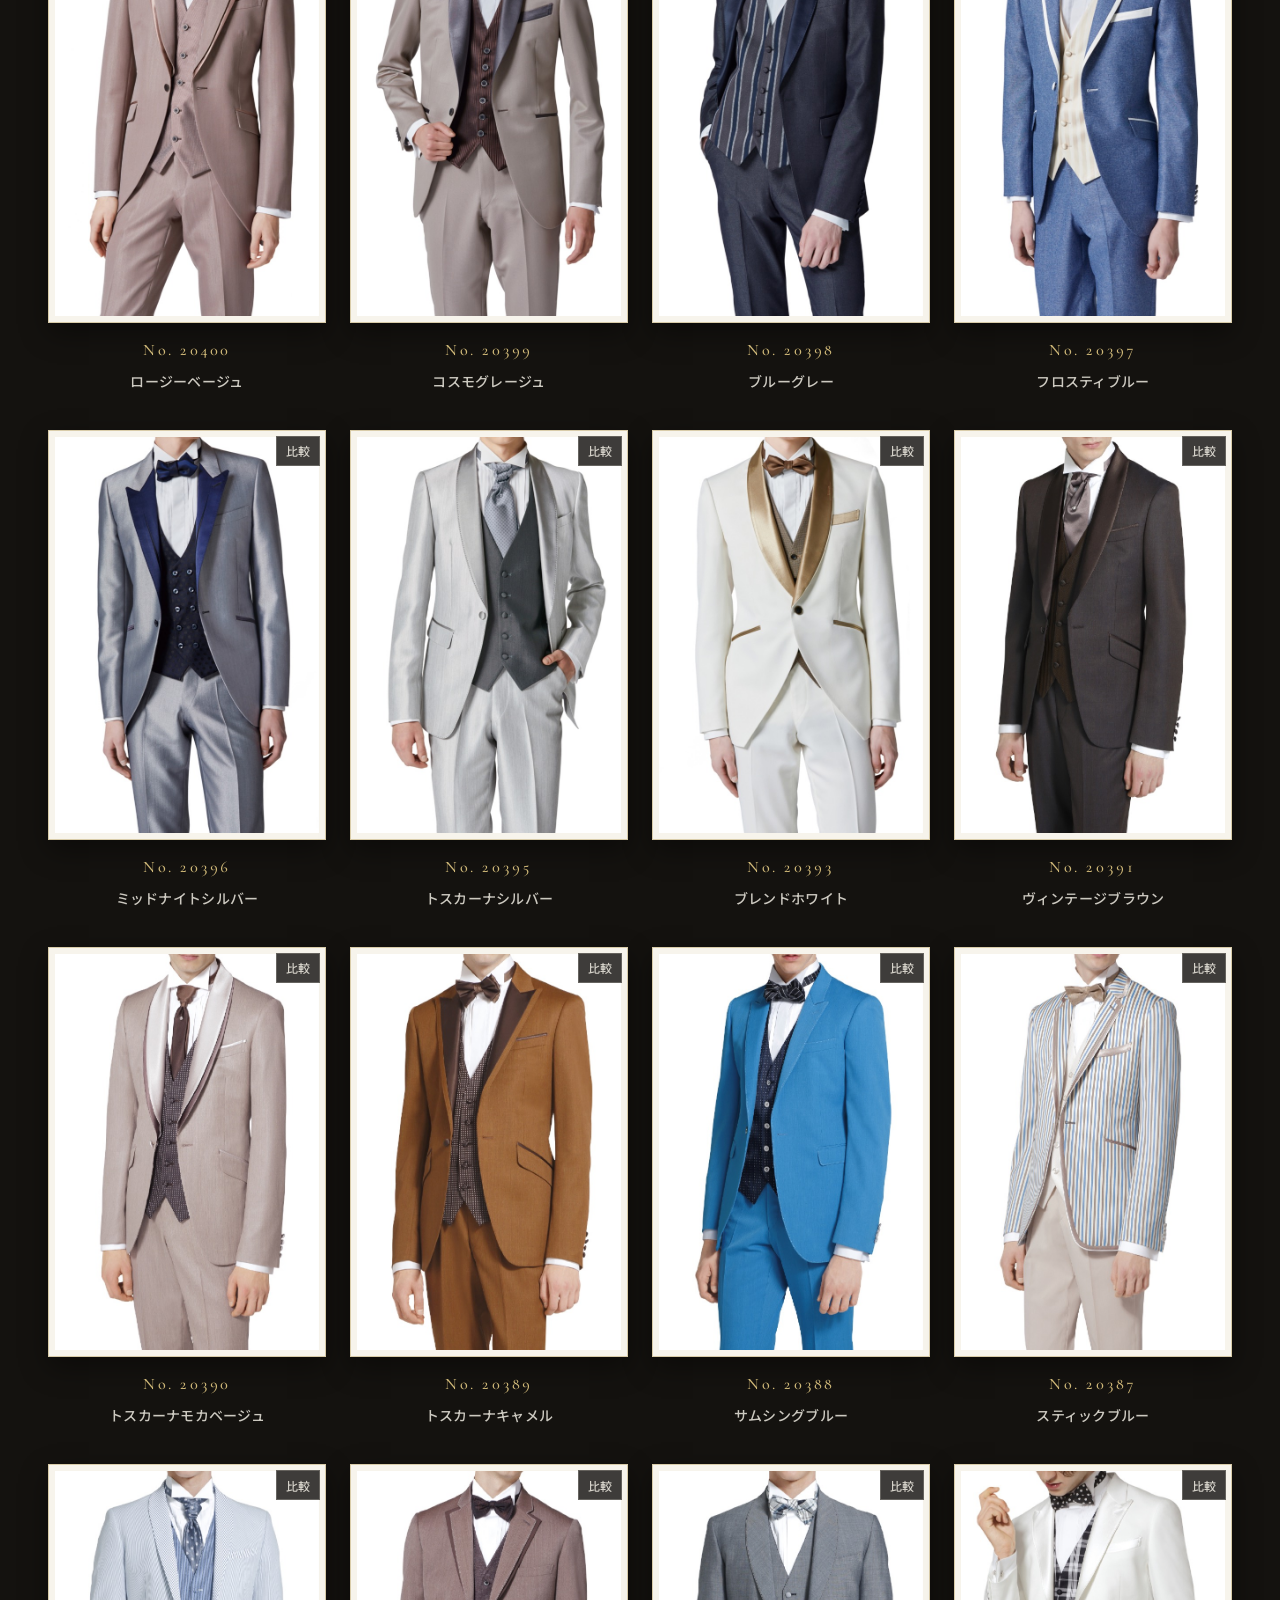
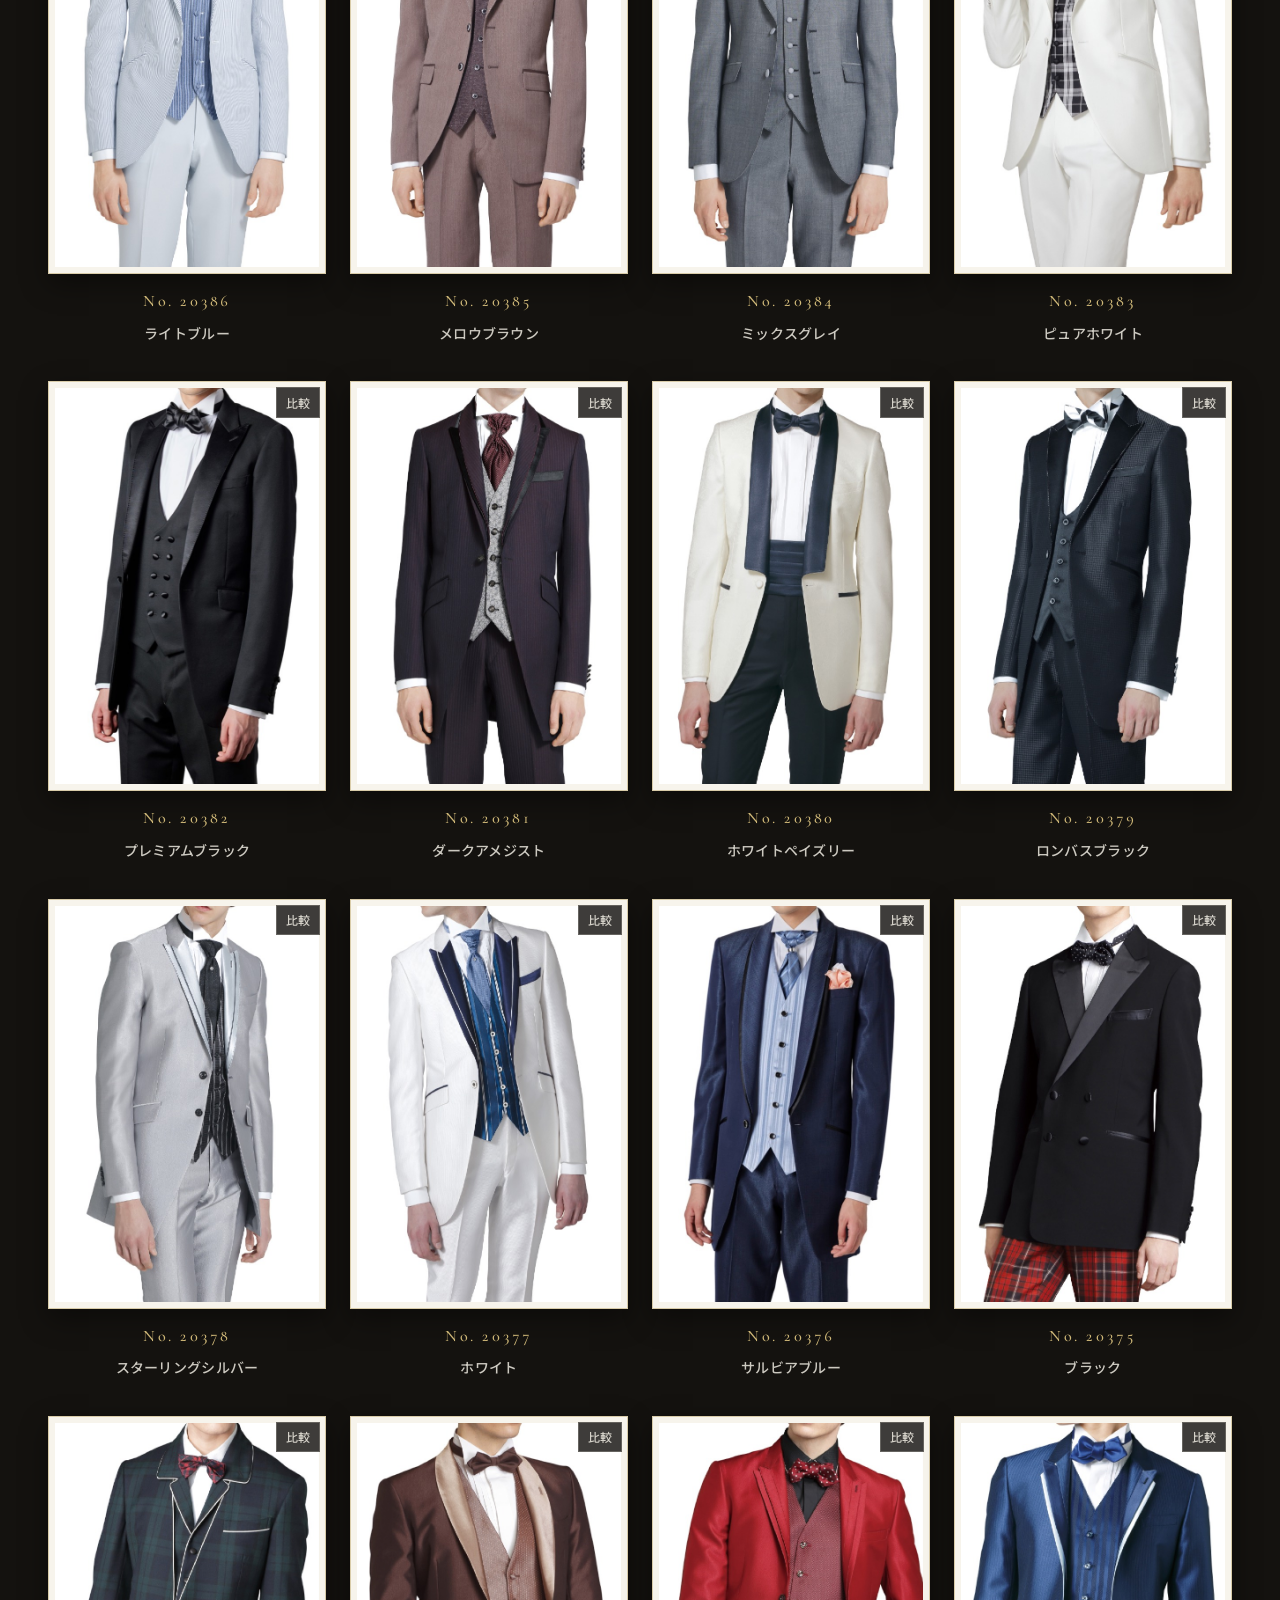
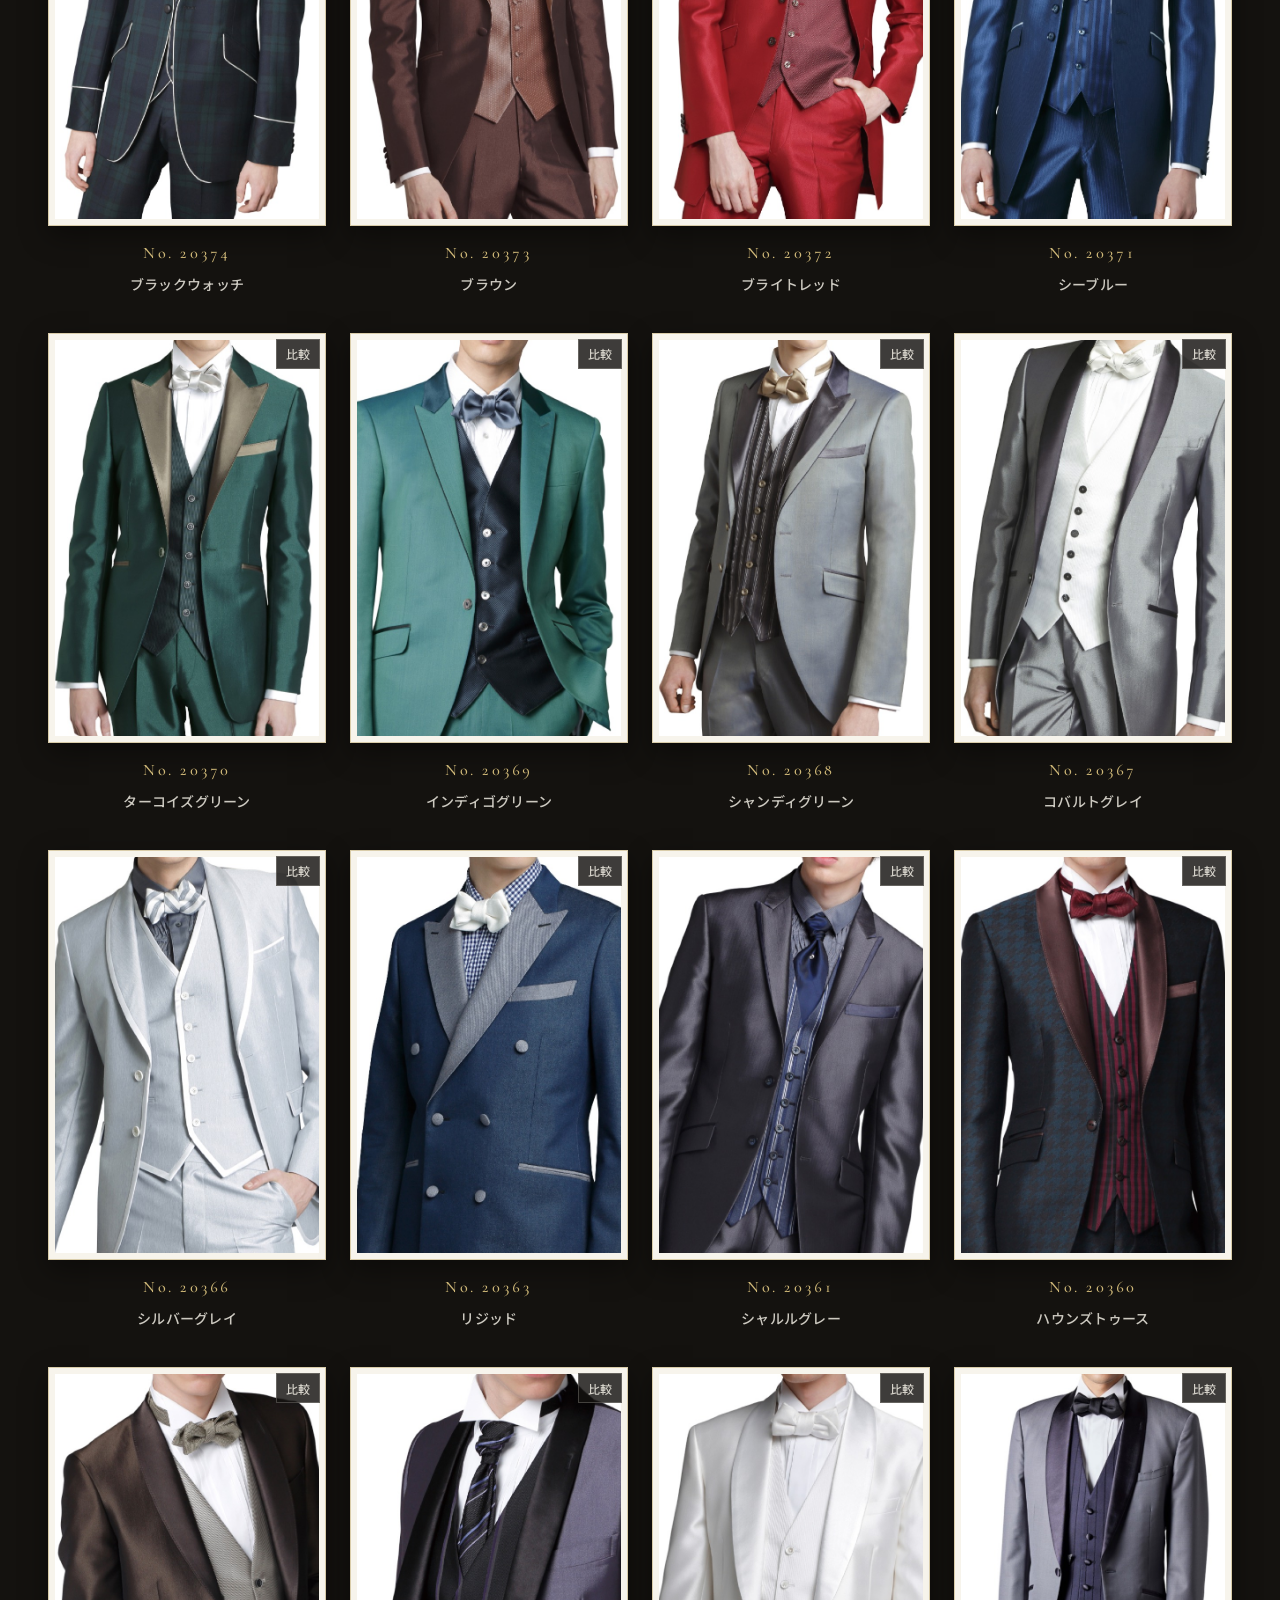
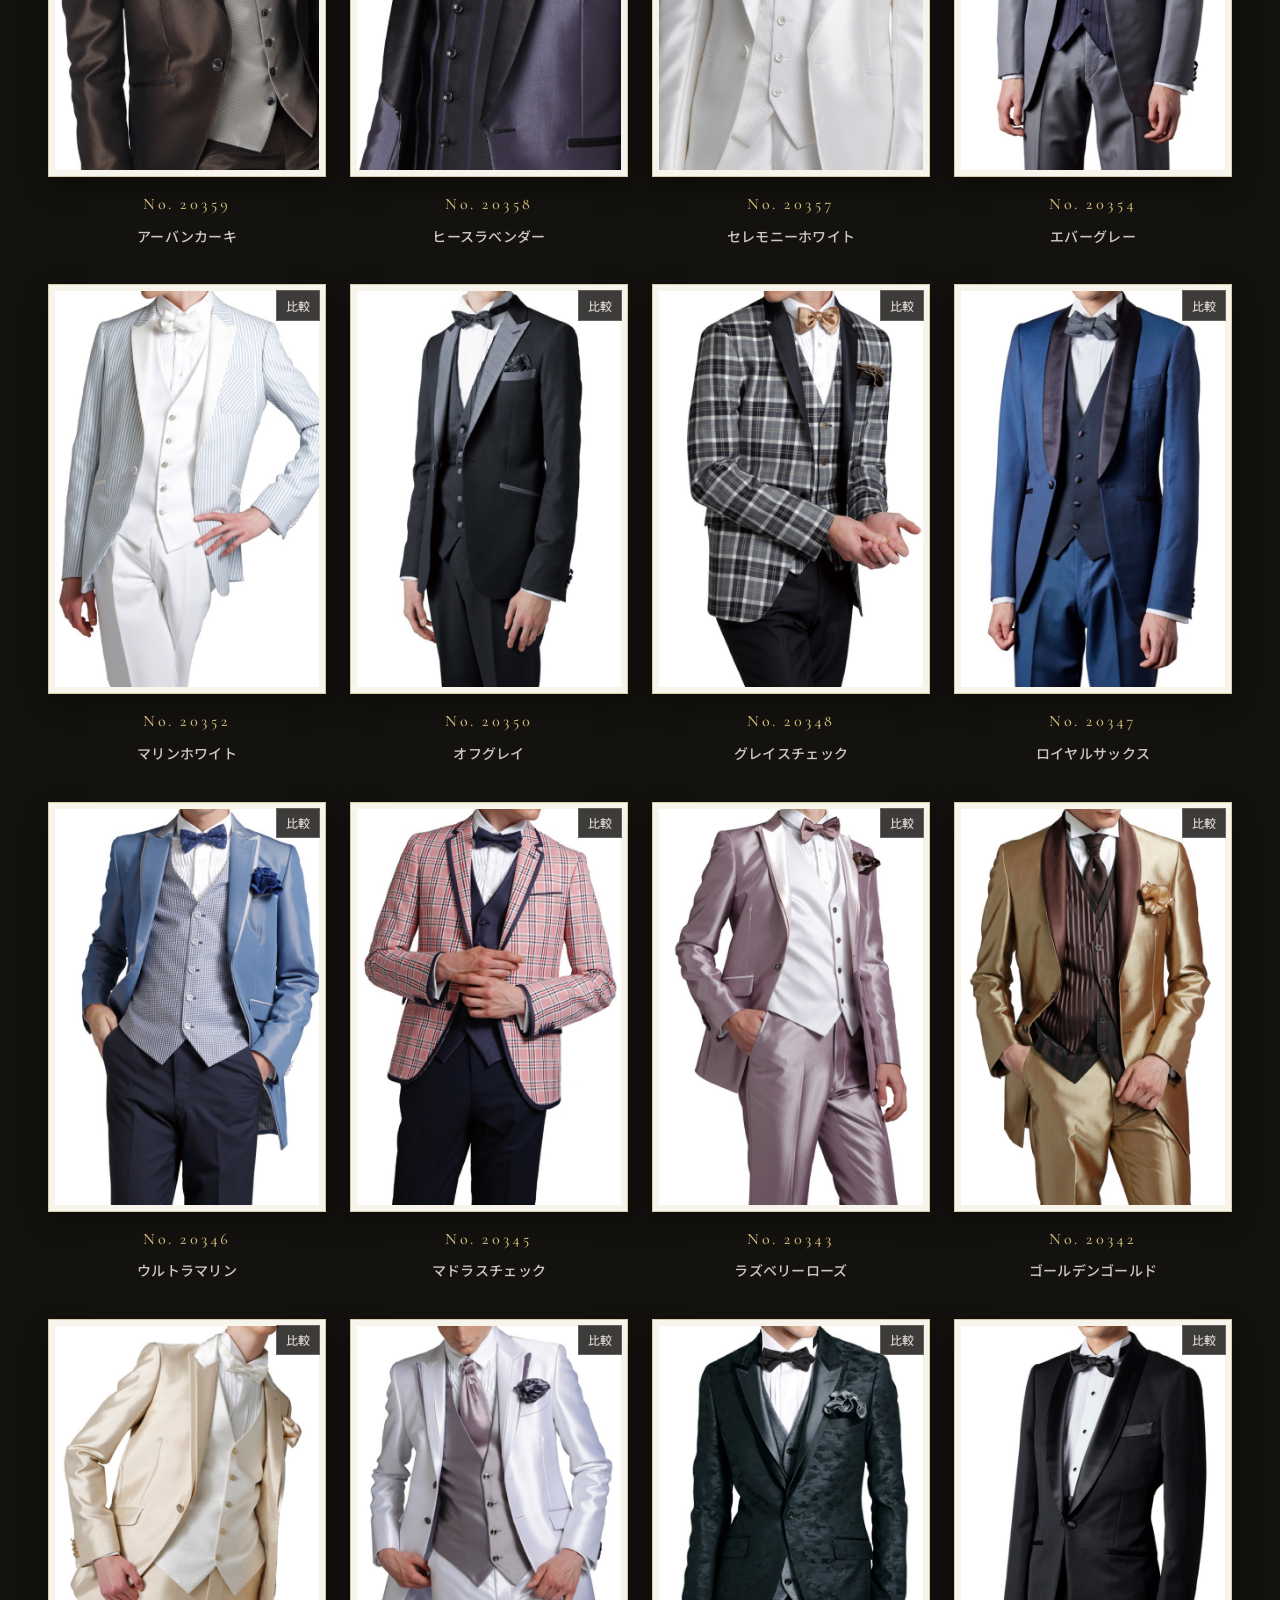
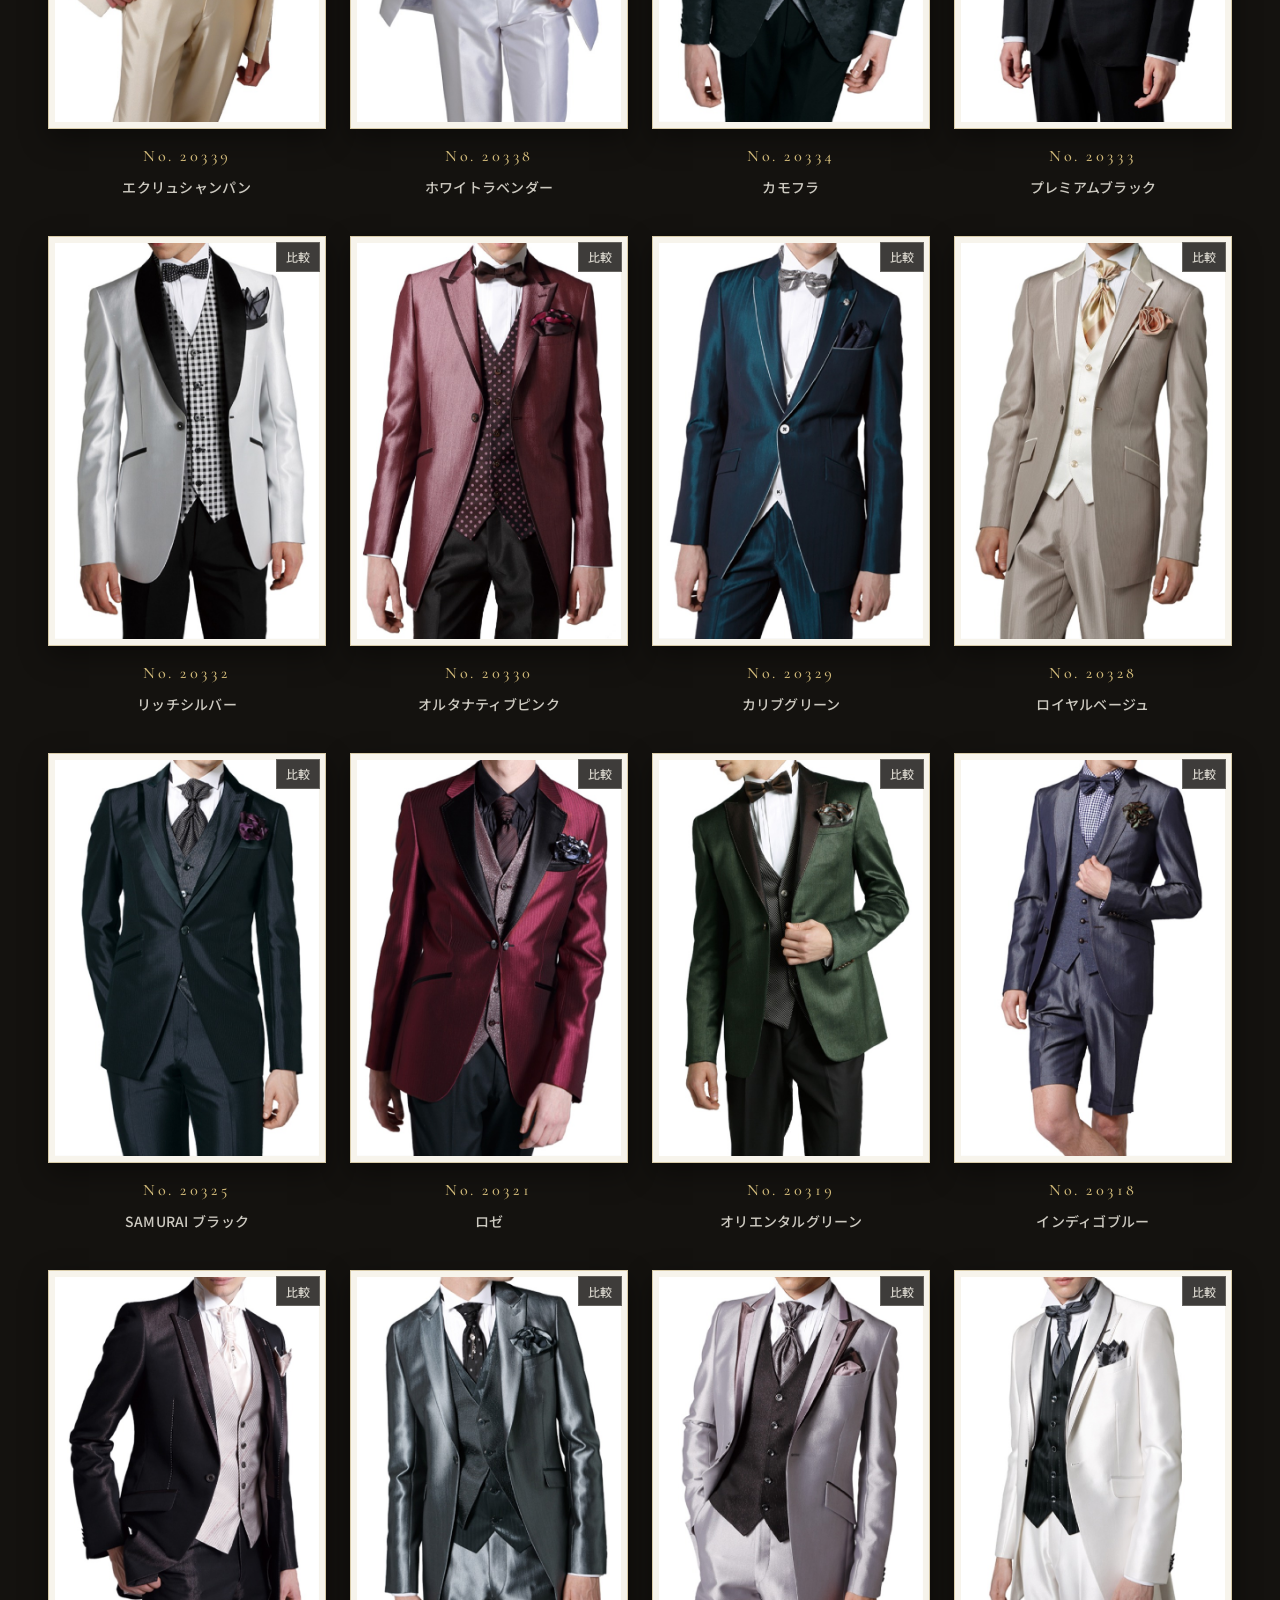
==== commit e905166d: "feat: カタログ導線を表紙つきに作り直し、衣裳店デスクのツールを削除 カタログへの入口が小さなテキストボタン1つで、冊子が丸ごと読めることも PDFがあることも伝わっていなかった。  カタログ導線" ====
--- a/index.html
+++ b/index.html
@@ -28,6 +28,7 @@
     <nav class="site-nav" aria-label="メインナビゲーション">
       <ul>
         <li><a href="#collection">COLLECTION</a></li>
+        <li><a href="#catalogue">CATALOGUE</a></li>
         <li><a href="#story">STORY</a></li>
         <li><a href="#flow">HOW TO</a></li>
         <li><a href="#desk">衣裳店さまへ</a></li>
@@ -81,7 +82,31 @@
       <h2 id="collection-heading">コレクション</h2>
       <div class="rule" aria-hidden="true"></div>
       <p class="section-lead">全125型のタキシードから、品番・色・シルエット・体型でお選びいただけます。</p>
-      <p class="section-act"><button type="button" class="btn btn-quiet btn-sm" data-desk="catalog">カタログをめくる<span class="chip-demo">全58ページ</span></button></p>
+    </div>
+
+    <!-- カタログ導線: 冊子であることが一目で伝わるよう表紙を出し、
+         「ブラウザでめくる」と「PDFを開く」の2つの行き先を並べて示す -->
+    <div class="cat-lead reveal" id="catalogue">
+      <button type="button" class="cat-lead-cover" data-catalog aria-label="デジタルカタログをめくって見る">
+        <span class="p-frame">
+          <img src="assets/catalog/pages/01.webp" alt="デジタルカタログの表紙" width="1200" height="1683" loading="lazy" decoding="async">
+        </span>
+      </button>
+      <div class="cat-lead-body">
+        <p class="eyebrow">Digital Catalogue</p>
+        <h3 class="cat-lead-title">カタログを見る</h3>
+        <p class="cat-lead-desc">冊子のカタログを、そのままブラウザでご覧いただけます。スマートフォンはスワイプ、PCは見開き。拡大すれば生地のディテールまでご確認いただけます。</p>
+        <ul class="cat-lead-spec" role="list">
+          <li>全58ページ</li>
+          <li>ダウンロード不要</li>
+          <li>PDF 25MB</li>
+        </ul>
+        <div class="cat-lead-acts">
+          <button type="button" class="btn btn-gold" data-catalog>ブラウザでめくる</button>
+          <a class="btn btn-quiet" href="assets/catalog/atelieryuka-catalog-2026.pdf" target="_blank" rel="noopener">PDFを開く<span class="cat-lead-ext" aria-hidden="true">↗</span></a>
+        </div>
+        <p class="cat-lead-note">本デモには Atelier Yuka 2026 カタログを仮置きしています。公開時は with a WISH のカタログに差し替えます。</p>
+      </div>
     </div>
 
     <h3 class="sub-head" id="archive-heading"><span class="sub-en">The Archive</span>すべてのコレクションから探す</h3>
@@ -195,36 +220,13 @@
     </ul>
   </section>
 
-  <!-- 5. 衣裳店デスク -->
+  <!-- 5. 衣裳店さまへ（納期・連絡先） -->
   <section class="section section-raised" id="desk" aria-labelledby="desk-heading">
     <div class="section-head reveal">
-      <p class="eyebrow">Ⅳ &middot; Concierge</p>
-      <h2 id="desk-heading">衣裳店デスク</h2>
-      <div class="rule" aria-hidden="true"></div>
-      <p class="section-lead">お取扱い衣裳店さまのための執務室。空き状況・ご予約・カタログ・販促素材を、ログインなしでそのままお使いいただけます。</p>
-    </div>
-    <ul class="desk-cards" role="list">
-      <li><button type="button" class="desk-card reveal" data-desk="avail">
-        <span class="chip-demo">デモ</span><span class="desk-no">Ⅰ</span>
-        <span class="desk-title">空き状況チェック</span>
-        <span class="desk-desc">ご希望の商品・お日にちの空き状況を24時間確認できます。</span>
-      </button></li>
-      <li><button type="button" class="desk-card reveal" data-desk="reserve">
-        <span class="chip-demo">デモ</span><span class="desk-no">Ⅱ</span>
-        <span class="desk-title">WEB予約登録</span>
-        <span class="desk-desc">出荷前日24時まで、その場で予約完了。確認書はメールでお届け。</span>
-      </button></li>
-      <li><button type="button" class="desk-card reveal" data-desk="catalog">
-        <span class="chip-demo">デモ</span><span class="desk-no">Ⅲ</span>
-        <span class="desk-title">デジタルカタログ</span>
-        <span class="desk-desc">冊子カタログをそのままブラウザで。スマートフォンはスワイプ、PCは見開きでめくれます。</span>
-      </button></li>
-      <li><button type="button" class="desk-card reveal" data-desk="assets">
-        <span class="chip-demo">デモ</span><span class="desk-no">Ⅳ</span>
-        <span class="desk-title">販促素材ダウンロード</span>
-        <span class="desk-desc">商品写真・ロゴ・POPデータを自店のサイトやSNSでご利用いただけます。</span>
-      </button></li>
-    </ul>
+      <p class="eyebrow">Ⅳ &middot; Contact</p>
+      <h2 id="desk-heading">衣裳店さまへ</h2>
+      <div class="rule" aria-hidden="true"></div>
+    </div>
     <div class="desk-lower">
       <div class="checker reveal">
         <h3><span class="sub-en">Schedule</span>納期チェッカー</h3>
@@ -408,89 +410,10 @@
   </div>
 </dialog>
 
-<!-- 衣裳店デスク: 空き状況チェック（デモ） -->
-<dialog id="avail-dialog" aria-labelledby="avail-title">
-  <button type="button" class="dialog-close" data-close aria-label="閉じる">&times;</button>
-  <div class="dialog-inner">
-    <p class="eyebrow">Concierge Ⅰ</p>
-    <h2 id="avail-title">空き状況チェック<span class="chip-demo">デモ</span></h2>
-    <div class="desk-tool">
-      <div class="finder-field desk-tool-field">
-        <label for="av-code">品番</label>
-        <input id="av-code" type="text" inputmode="numeric" autocomplete="off" placeholder="例: 20432" maxlength="5">
-      </div>
-      <p class="desk-tool-note" id="av-name"></p>
-      <table class="cal" id="av-cal">
-        <caption class="cal-cap">今後4週間の空き状況</caption>
-        <thead><tr><th scope="col">月</th><th scope="col">火</th><th scope="col">水</th><th scope="col">木</th><th scope="col">金</th><th scope="col">土</th><th scope="col">日</th></tr></thead>
-        <tbody id="av-body"></tbody>
-      </table>
-      <p class="cal-legend"><span class="st-ok">○</span> 空きあり　<span class="st-few">△</span> 残りわずか　<span class="st-no">×</span> 貸出不可</p>
-      <p class="desk-tool-note">※提案用のデモ表示です。実在の在庫状況ではありません。</p>
-    </div>
-  </div>
-</dialog>
-
-<!-- 衣裳店デスク: WEB予約登録（デモ・3ステップ） -->
-<dialog id="reserve-dialog" aria-labelledby="reserve-title">
-  <button type="button" class="dialog-close" data-close aria-label="閉じる">&times;</button>
-  <div class="dialog-inner dialog-narrow">
-    <p class="eyebrow">Concierge Ⅱ</p>
-    <h2 id="reserve-title">WEB予約登録<span class="chip-demo">デモ</span></h2>
-    <ol class="wiz-steps" id="wiz-steps" role="list">
-      <li aria-current="step">ご使用日</li><li>店舗情報</li><li>確認</li>
-    </ol>
-    <div class="wiz-pane" data-wp="1">
-      <div class="invite-field">
-        <label for="rv-code">品番</label>
-        <input type="text" id="rv-code" inputmode="numeric" autocomplete="off" placeholder="例: 20432" maxlength="5">
-      </div>
-      <div class="invite-field">
-        <label for="rv-date">ご使用日</label>
-        <input type="date" id="rv-date">
-      </div>
-      <p class="field-error" id="rv-err1" hidden></p>
-      <dl class="sched-dl" id="rv-sched" hidden></dl>
-      <div class="wiz-nav"><button type="button" class="btn btn-gold btn-sm" data-wnext="2">次へ：店舗情報</button></div>
-    </div>
-    <div class="wiz-pane" data-wp="2" hidden>
-      <div class="invite-field"><label for="rv-shop">店舗名</label><input type="text" id="rv-shop" autocomplete="organization"></div>
-      <div class="invite-field"><label for="rv-staff">ご担当者</label><input type="text" id="rv-staff" autocomplete="name"></div>
-      <div class="invite-field"><label for="rv-tel">お電話番号</label><input type="tel" id="rv-tel" autocomplete="tel" inputmode="tel" placeholder="072-000-0000"></div>
-      <p class="field-error" id="rv-err2" hidden></p>
-      <div class="wiz-nav"><button type="button" class="btn btn-quiet btn-sm" data-wback="1">戻る</button><button type="button" class="btn btn-gold btn-sm" data-wnext="3">次へ：確認</button></div>
-    </div>
-    <div class="wiz-pane" data-wp="3" hidden>
-      <dl class="pd-dl" id="rv-confirm"></dl>
-      <div class="wiz-nav"><button type="button" class="btn btn-quiet btn-sm" data-wback="2">戻る</button><button type="button" class="btn btn-gold btn-sm" id="rv-send">予約を送信（デモ）</button></div>
-    </div>
-    <div class="wiz-done" id="rv-done" hidden tabindex="-1">
-      <p class="done-title">ご予約を承りました。</p>
-      <p class="desk-tool-note" id="rv-done-t"></p>
-      <p class="demo-note">提案用のデモです。実際の予約システムへの登録は行われていません。</p>
-    </div>
-  </div>
-</dialog>
-
-<!-- 衣裳店デスク: 販促素材ダウンロード（デモ） -->
-<dialog id="assets-dialog" aria-labelledby="assets-title">
-  <button type="button" class="dialog-close" data-close aria-label="閉じる">&times;</button>
-  <div class="dialog-inner dialog-narrow">
-    <p class="eyebrow">Concierge Ⅳ</p>
-    <h2 id="assets-title">販促素材ダウンロード<span class="chip-demo">デモ</span></h2>
-    <p class="dialog-lead">商品写真・ロゴ・POPデータを、自店のサイトやSNSでご利用いただけます。</p>
-    <ul class="asset-list" role="list">
-      <li><span class="asset-name">商品写真一式<span class="asset-meta">JPG / 全125型 / 約1.2GB</span></span><button type="button" class="btn btn-quiet btn-sm" data-asset="商品写真一式">取得</button></li>
-      <li><span class="asset-name">ブランドロゴ<span class="asset-meta">AI・PNG / 約8MB</span></span><button type="button" class="btn btn-quiet btn-sm" data-asset="ブランドロゴ">取得</button></li>
-      <li><span class="asset-name">店頭POPテンプレート<span class="asset-meta">PDF / A4・B2 / 約24MB</span></span><button type="button" class="btn btn-quiet btn-sm" data-asset="店頭POPテンプレート">取得</button></li>
-      <li><span class="asset-name">SNS用バナー<span class="asset-meta">PNG / 正方形・ストーリー / 約36MB</span></span><button type="button" class="btn btn-quiet btn-sm" data-asset="SNS用バナー">取得</button></li>
-    </ul>
-    <p class="desk-tool-note" id="asset-done" role="status"></p>
-    <p class="demo-note">提案用のデモです。実ファイルの配信は行われていません。</p>
-  </div>
-</dialog>
-
-<!-- 衣裳店デスク: デジタルカタログ（冊子ビューア） -->
+
+
+
+<!-- デジタルカタログ（冊子ビューア） -->
 <dialog id="catalog-dialog" aria-labelledby="cat-title">
   <div class="cat-shell">
     <div class="cat-bar">
--- a/style-b.css
+++ b/style-b.css
@@ -44,46 +44,7 @@
   max-width: 1080px; margin: 0 auto;
 }
 
-/* ---------- 衣裳店デスク ---------- */
-.desk-cards {
-  display: grid;
-  grid-template-columns: repeat(4, 1fr);
-  gap: clamp(12px, 1.8vw, 22px);
-  max-width: 1140px; margin: 0 auto;
-}
-.desk-card {
-  position: relative;
-  display: flex; flex-direction: column; align-items: center;
-  width: 100%; height: 100%;
-  gap: 0.55em;
-  background: var(--ink);
-  border: 1px solid var(--gold-line);
-  padding: 2.1rem 1.1rem 1.8rem;
-  text-align: center; cursor: pointer;
-}
-.desk-card::before {
-  content: ""; position: absolute; inset: 6px;
-  border: 1px solid var(--line);
-  pointer-events: none;
-}
-.desk-card::after {
-  content: ""; position: absolute; inset: 0;
-  box-shadow: inset 0 0 40px var(--gold-glow), 0 0 20px var(--gold-glow);
-  opacity: 0; pointer-events: none;
-  transition: opacity 0.6s ease;
-}
-.desk-card:hover::after { opacity: 1; }
-.desk-card .chip-demo { position: absolute; top: 12px; right: 12px; }
-.desk-no {
-  font-family: var(--serif-en); font-weight: 500; font-style: italic;
-  font-size: 1.5rem; color: var(--gold-text); line-height: 1.2;
-}
-.desk-title {
-  font-family: var(--serif-ja); font-weight: 500;
-  font-size: 0.98rem; letter-spacing: 0.14em;
-}
-.desk-desc { font-size: var(--fs-xs); line-height: 1.9; color: var(--ivory-dim); }
-
+/* ---------- 衣裳店さまへ（納期・連絡先） ---------- */
 .desk-lower {
   display: grid;
   grid-template-columns: minmax(0, 3fr) minmax(0, 2fr);
@@ -481,7 +442,6 @@
 
 /* ---------- responsive ---------- */
 @media (max-width: 960px) {
-  .desk-cards { grid-template-columns: repeat(2, 1fr); }
   .desk-lower { grid-template-columns: 1fr; }
   .merit-list { grid-template-columns: 1fr; max-width: 560px; }
   .merit { border-top: 1px solid var(--gold-line); padding-bottom: 0.6rem; }
@@ -518,7 +478,6 @@
   .size-aid-fields .finder-field { min-width: calc(50% - 0.5rem); }
   .checker-form .finder-field { min-width: 100%; }
   .tabs [role="tab"] { padding: 0.9em 1.1em; font-size: 0.88rem; }
-  .desk-cards { grid-template-columns: 1fr; max-width: 380px; margin-inline: auto; }
   .company-dl > div { grid-template-columns: 1fr; gap: 0.15em; }
 }
 @media (max-width: 400px) {
--- a/style-c.css
+++ b/style-c.css
@@ -348,122 +348,6 @@
 }
 .cmp-dl dd { font-size: var(--fs-xs); color: var(--ivory); }
 
-/* =========================================================
-   衣裳店デスクのツール（空き状況 / 予約 / 販促素材）
-   ========================================================= */
-.desk-tool { margin-top: 1.6rem; }
-.desk-tool-field { max-width: 220px; }
-.desk-tool-field label {
-  display: block;
-  font-size: var(--fs-xs); font-weight: var(--wt-small); letter-spacing: var(--ls-label);
-  color: var(--ivory-dim); margin-bottom: 0.5em;
-}
-.desk-tool-field input {
-  width: 100%; background: var(--ink-deep);
-  border: 1px solid var(--line-strong); color: var(--ivory);
-  font: inherit; font-size: 16px; padding: 0.55em 0.85em; border-radius: 0;
-  letter-spacing: 0.14em; font-variant-numeric: tabular-nums;
-}
-.desk-tool-note {
-  margin-top: 1em;
-  font-size: var(--fs-2xs); font-weight: var(--wt-small);
-  color: var(--ivory-faint);
-}
-#av-name { color: var(--ivory-dim); font-size: var(--fs-sm); }
-
-/* 空き状況カレンダー */
-.cal { width: 100%; border-collapse: collapse; margin-top: 1.3rem; }
-.cal-cap {
-  caption-side: top; text-align: left; padding-bottom: 0.7em;
-  font-size: var(--fs-2xs); font-weight: var(--wt-small); letter-spacing: var(--ls-wide);
-  color: var(--ivory-faint);
-}
-.cal th {
-  font-size: var(--fs-2xs); font-weight: var(--wt-small); letter-spacing: var(--ls-wide);
-  color: var(--ivory-faint);
-  padding: 0.4em 0; border-bottom: 1px solid var(--line);
-}
-.cal td {
-  border: 1px solid var(--line);
-  padding: 0.5em 0.2em; text-align: center; vertical-align: middle;
-}
-.cal td.is-past { color: var(--ivory-faint); background: rgba(0, 0, 0, 0.25); }
-.cal-d {
-  display: block;
-  font-size: var(--fs-2xs); font-weight: var(--wt-small);
-  color: var(--ivory-faint);
-  font-variant-numeric: tabular-nums;
-}
-.cal-s { display: block; font-size: var(--fs-lg); line-height: 1.5; }
-/* 記号だけに頼らず色でも伝える（記号は読み上げから除外し .cal-sr で語を渡す） */
-.st-ok { color: var(--gold-text); }
-.st-few { color: #E0C98A; }
-.st-no { color: var(--error-dark); }
-.cal-sr {
-  position: absolute; width: 1px; height: 1px;
-  margin: -1px; padding: 0; overflow: hidden;
-  clip: rect(0 0 0 0); white-space: nowrap; border: 0;
-}
-.cal-legend {
-  margin-top: 0.9em;
-  font-size: var(--fs-2xs); font-weight: var(--wt-small);
-  color: var(--ivory-dim);
-}
-.cal-legend span { font-size: var(--fs-sm); margin-right: 0.2em; }
-
-/* 予約ウィザード */
-.wiz-steps {
-  display: flex; list-style: none; gap: 6px;
-  margin: 1.5rem 0 1.6rem;
-}
-.wiz-steps li {
-  flex: 1 1 0; text-align: center;
-  border-top: 2px solid var(--line-strong);
-  padding-top: 0.7em;
-  font-size: var(--fs-2xs); font-weight: var(--wt-small); letter-spacing: var(--ls-wide);
-  color: var(--ivory-faint);
-}
-.wiz-steps li[aria-current="step"] { border-top-color: var(--gold); color: var(--gold-text); }
-.wiz-nav {
-  display: flex; flex-wrap: wrap; gap: 10px; justify-content: flex-end;
-  margin-top: 1.6rem;
-}
-.wiz-done { text-align: center; padding: 1.2rem 0 0.4rem; }
-#reserve-dialog .invite-field label {
-  display: block;
-  font-size: var(--fs-xs); font-weight: var(--wt-small); letter-spacing: var(--ls-label);
-  color: var(--ivory-dim); margin-bottom: 0.4em;
-}
-#reserve-dialog input {
-  width: 100%; background: var(--ink-deep);
-  border: 1px solid var(--line-strong); color: var(--ivory);
-  font: inherit; font-size: 16px; padding: 0.6em 0.9em; border-radius: 0;
-}
-#reserve-dialog .field-error { color: var(--error-dark); }
-#rv-sched { max-width: none; margin-top: 1.3rem; }
-
-/* 販促素材 */
-.asset-list { list-style: none; margin-top: 1.4rem; border-top: 1px solid var(--line); }
-.asset-list li {
-  display: flex; align-items: center; justify-content: space-between; gap: 1em;
-  padding: 0.9em 0.2em;
-  border-bottom: 1px solid var(--line);
-}
-.asset-name { font-size: var(--fs-sm); }
-.asset-meta {
-  display: block;
-  font-size: var(--fs-2xs); font-weight: var(--wt-small);
-  color: var(--ivory-faint);
-  font-variant-numeric: tabular-nums;
-}
-.asset-list .btn { flex: none; }
-
-@media (max-width: 560px) {
-  .cal td { padding: 0.35em 0.1em; }
-  .cal-s { font-size: var(--fs-sm); }
-  .wiz-nav .btn { flex: 1 1 auto; text-align: center; }
-  .asset-list li { flex-wrap: wrap; }
-}
 
 /* =========================================================
    reduced motion
--- a/catalog.css
+++ b/catalog.css
@@ -265,3 +265,66 @@
 @media (prefers-reduced-motion: reduce) {
   .cat-track { scroll-behavior: auto; }
 }
+
+/* =========================================================
+   カタログへの導線（コレクション章）
+   小さなテキストボタンでは「冊子が丸ごと読める」ことが伝わらないため、
+   表紙・仕様・2つの行き先を1ブロックにまとめて出す。
+   ========================================================= */
+.cat-lead {
+  display: grid;
+  gap: clamp(1.6rem, 4vw, 3rem);
+  align-items: center;
+  max-width: 900px;
+  margin: 0 auto clamp(3rem, 6vw, 5rem);
+  padding: clamp(1.6rem, 4vw, 2.8rem);
+  border: 1px solid var(--gold-line);
+  background: var(--ink-raised);
+  scroll-margin-top: 1.5rem;
+}
+.cat-lead-cover {
+  background: none; border: 0; padding: 0; cursor: pointer;
+  display: block; width: 100%; max-width: 220px;
+  margin: 0 auto;
+  transition: transform 0.45s var(--ease-out);
+}
+.cat-lead-cover:hover { transform: translateY(-4px); }
+.cat-lead-cover img { width: 100%; height: auto; }
+.cat-lead-title {
+  font-family: var(--serif-ja);
+  font-size: clamp(1.2rem, 1.05rem + 1vw, 1.5rem);
+  letter-spacing: 0.16em; line-height: 1.7;
+  margin-top: 0.5em;
+}
+.cat-lead-desc {
+  margin-top: 1em;
+  font-size: var(--fs-sm); color: var(--ivory-dim);
+}
+.cat-lead-spec {
+  display: flex; flex-wrap: wrap; gap: 0.5em 1.4em;
+  margin-top: 1.2em;
+  font-size: var(--fs-2xs); font-weight: var(--wt-small);
+  letter-spacing: var(--ls-wide);
+  color: var(--ivory-faint);
+}
+.cat-lead-spec li { position: relative; padding-left: 1em; }
+.cat-lead-spec li::before {
+  content: ""; position: absolute; left: 0; top: 50%;
+  width: 6px; height: 1px; background: var(--gold);
+}
+.cat-lead-acts {
+  display: flex; flex-wrap: wrap; gap: 0.8em;
+  margin-top: 1.8em;
+}
+.cat-lead-acts .btn { padding: 0.9em 1.8em; }
+.cat-lead-ext { margin-left: 0.6em; }
+.cat-lead-note {
+  margin-top: 1.4em;
+  font-size: var(--fs-2xs); font-weight: var(--wt-small);
+  color: var(--ivory-faint);
+}
+
+@media (min-width: 721px) {
+  .cat-lead { grid-template-columns: 220px minmax(0, 1fr); }
+  .cat-lead-cover { margin: 0; }
+}
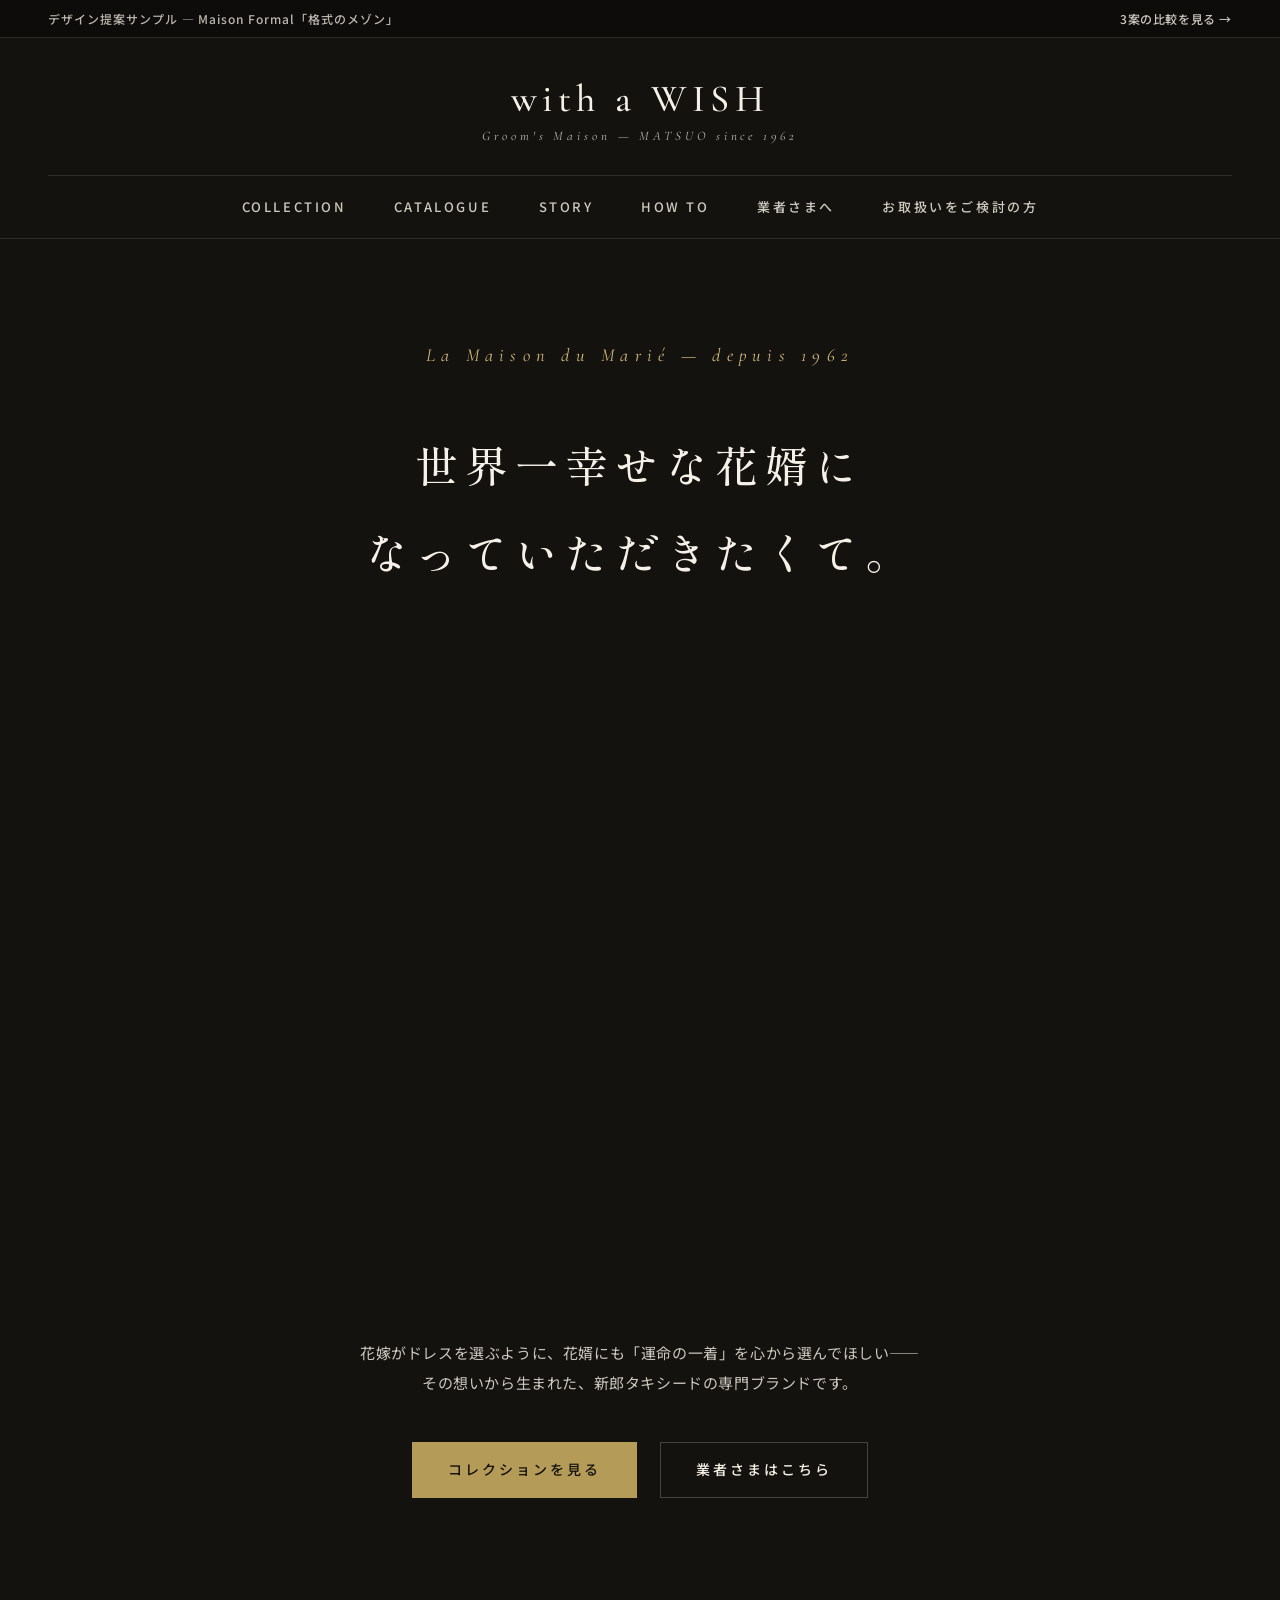
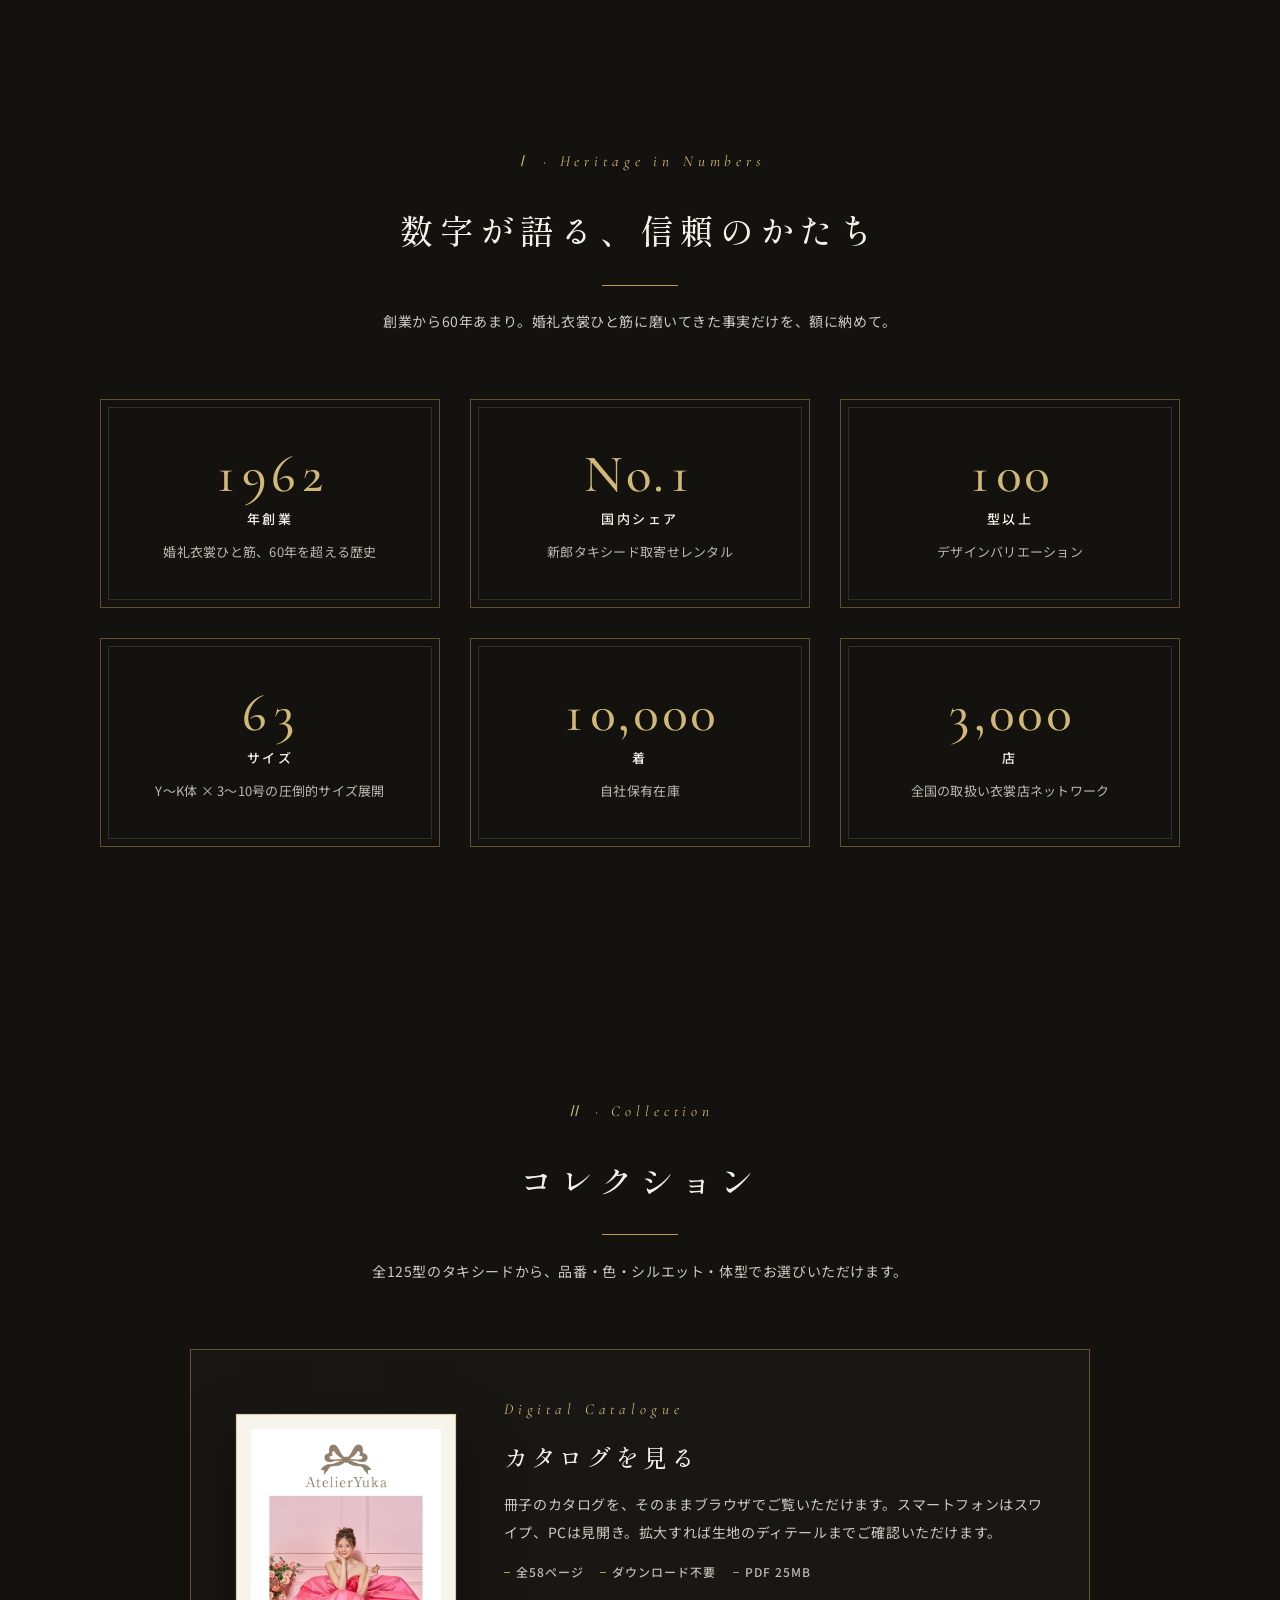
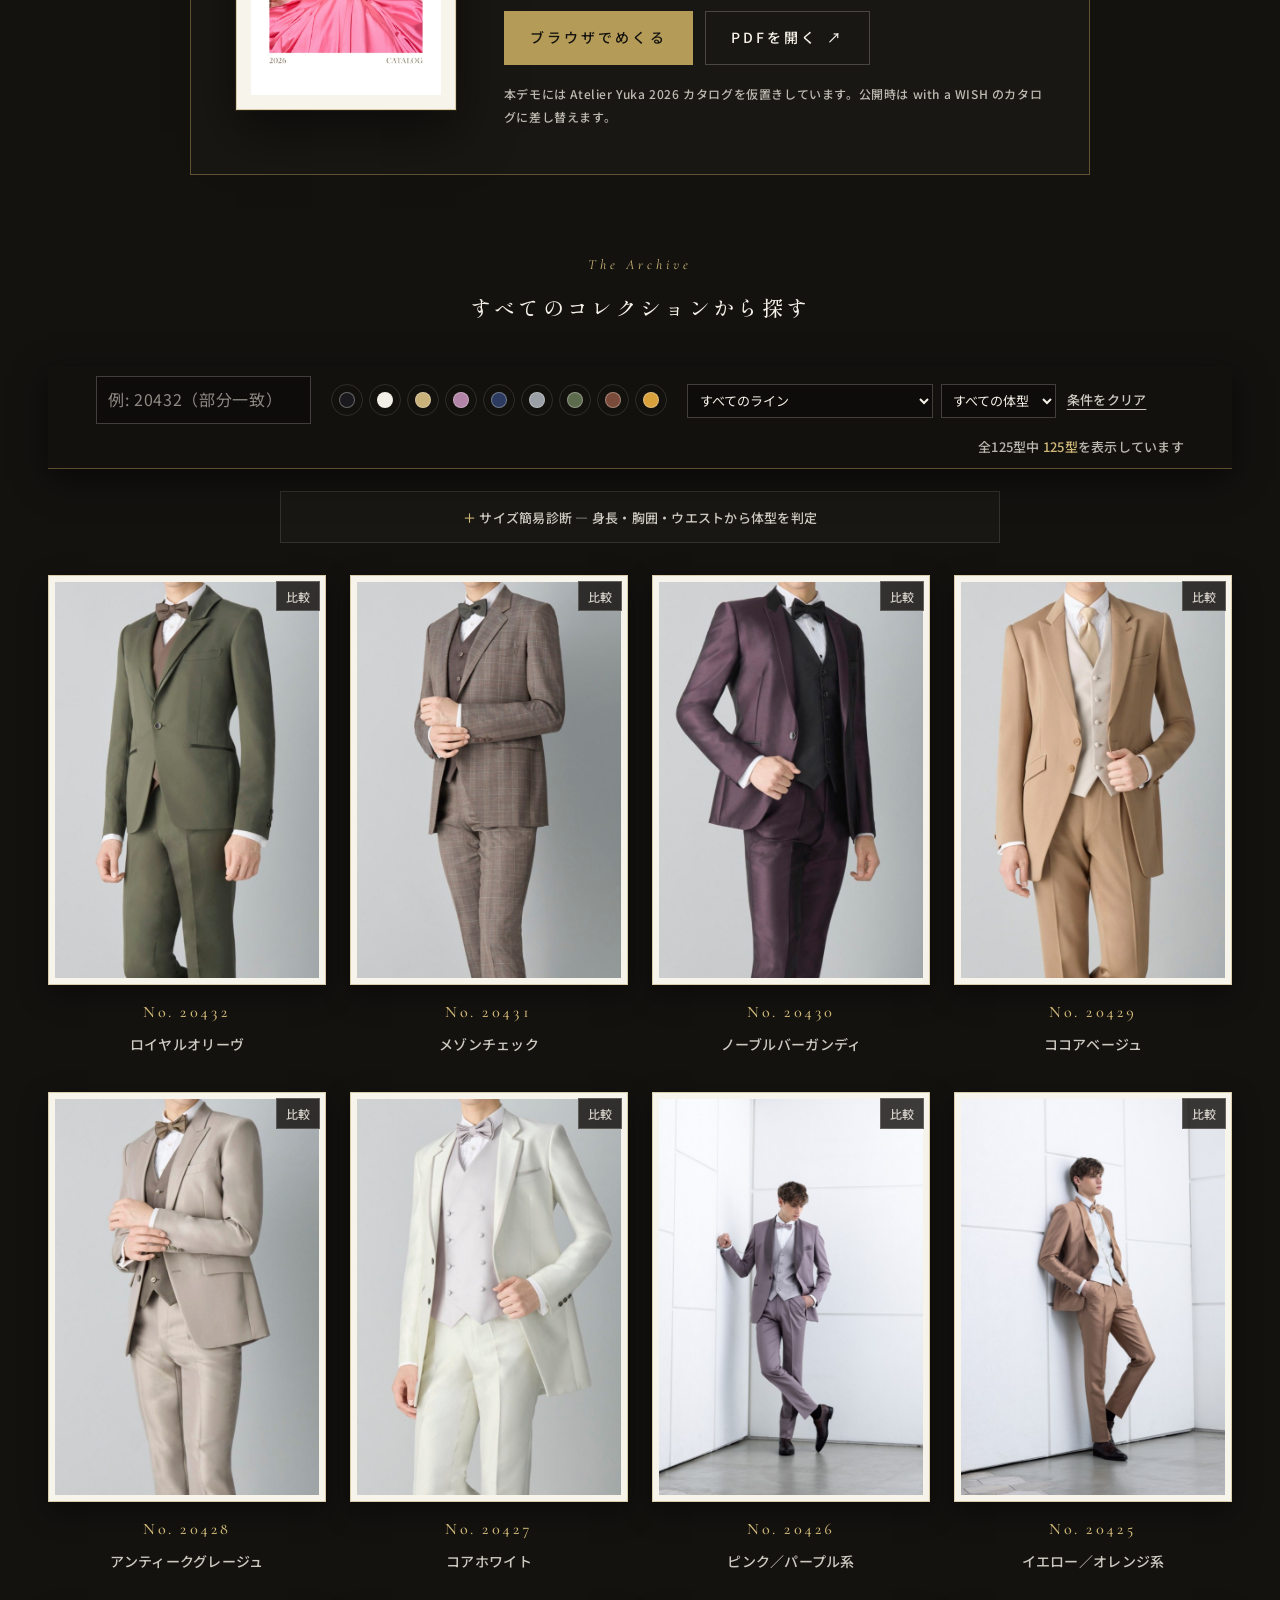
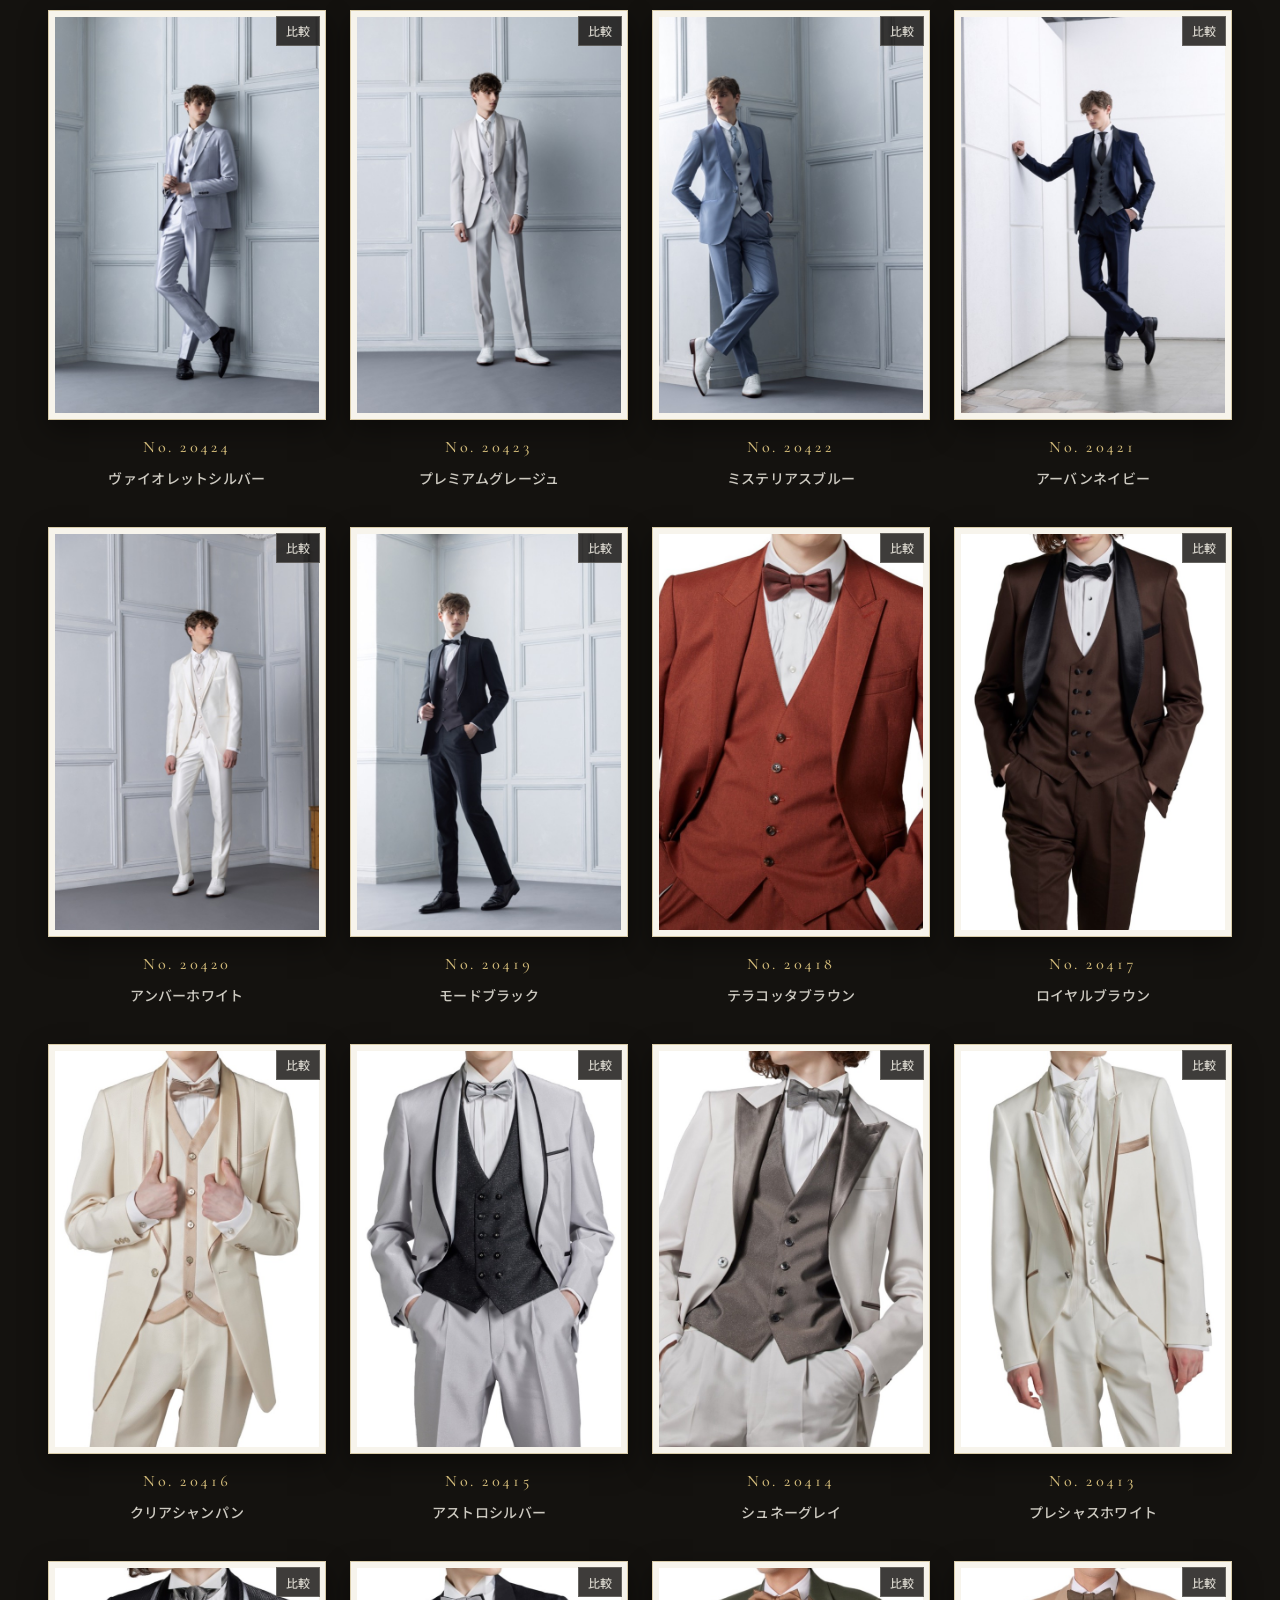
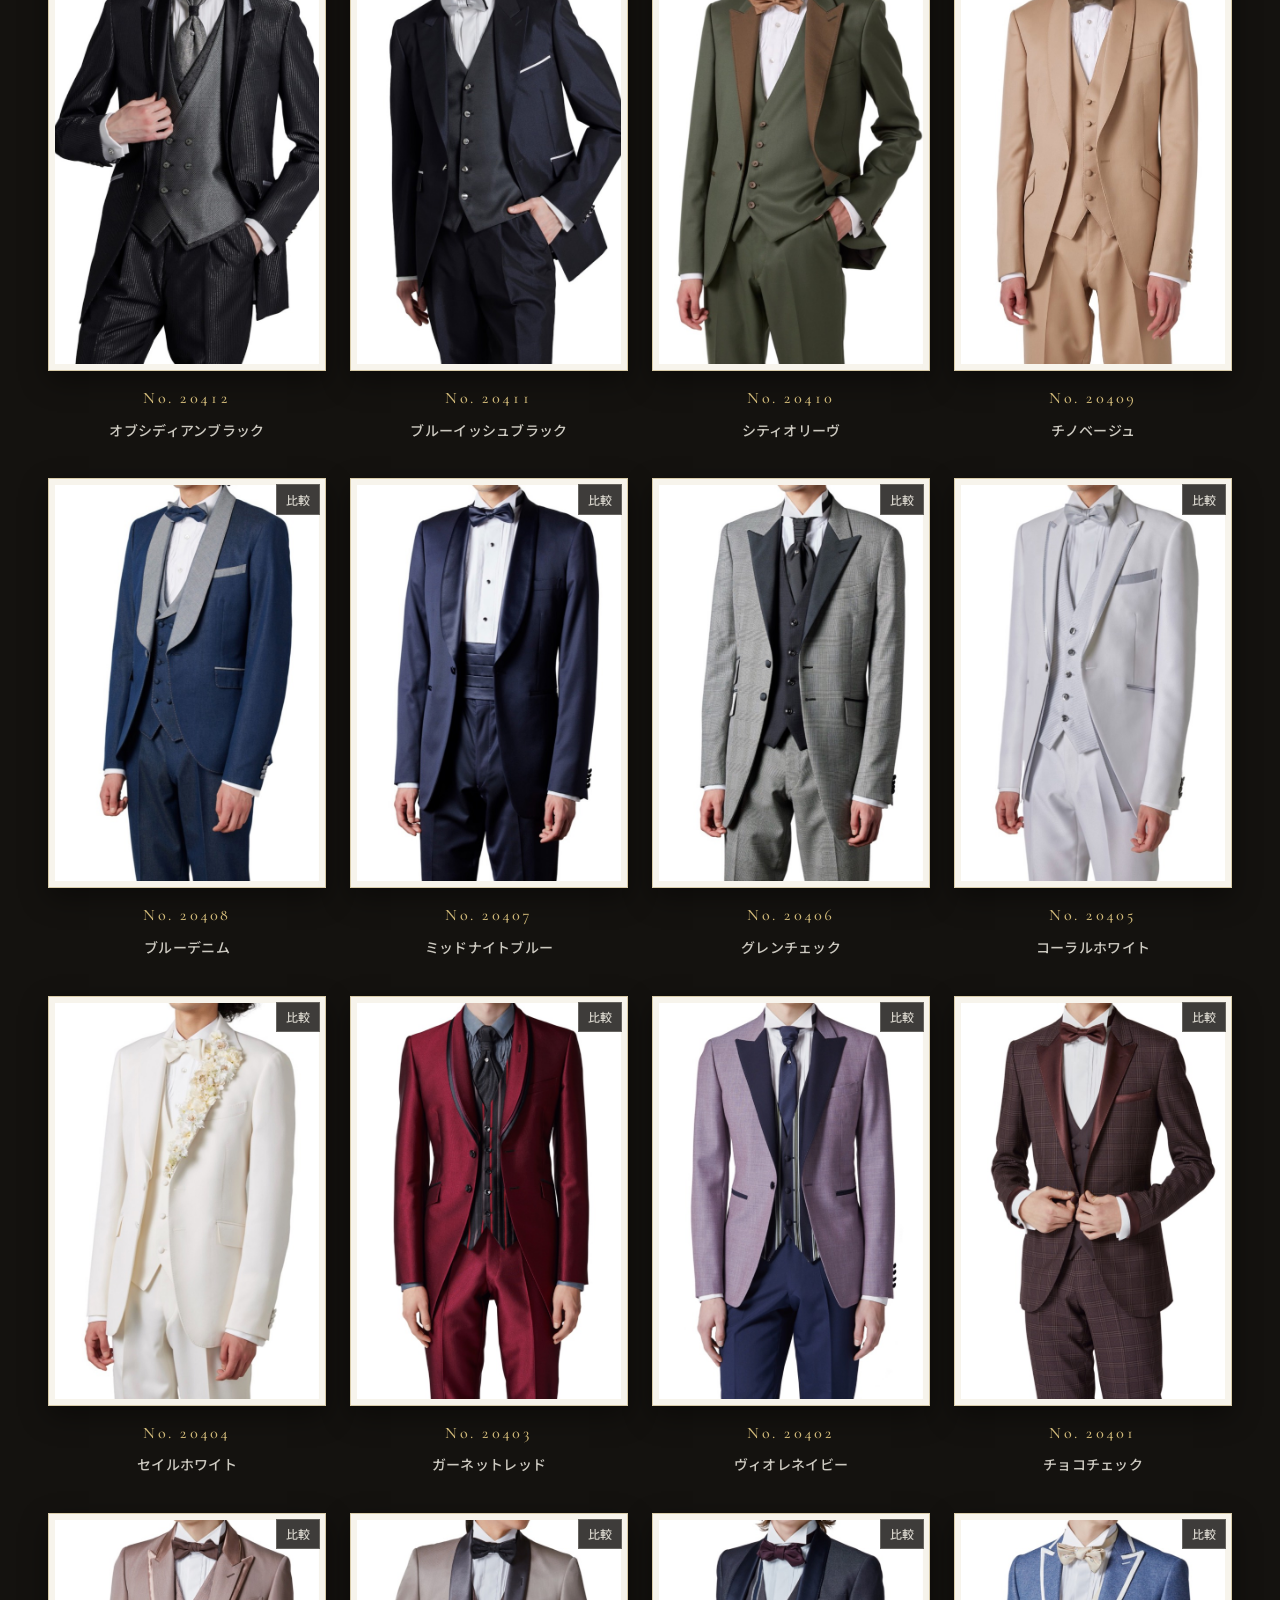
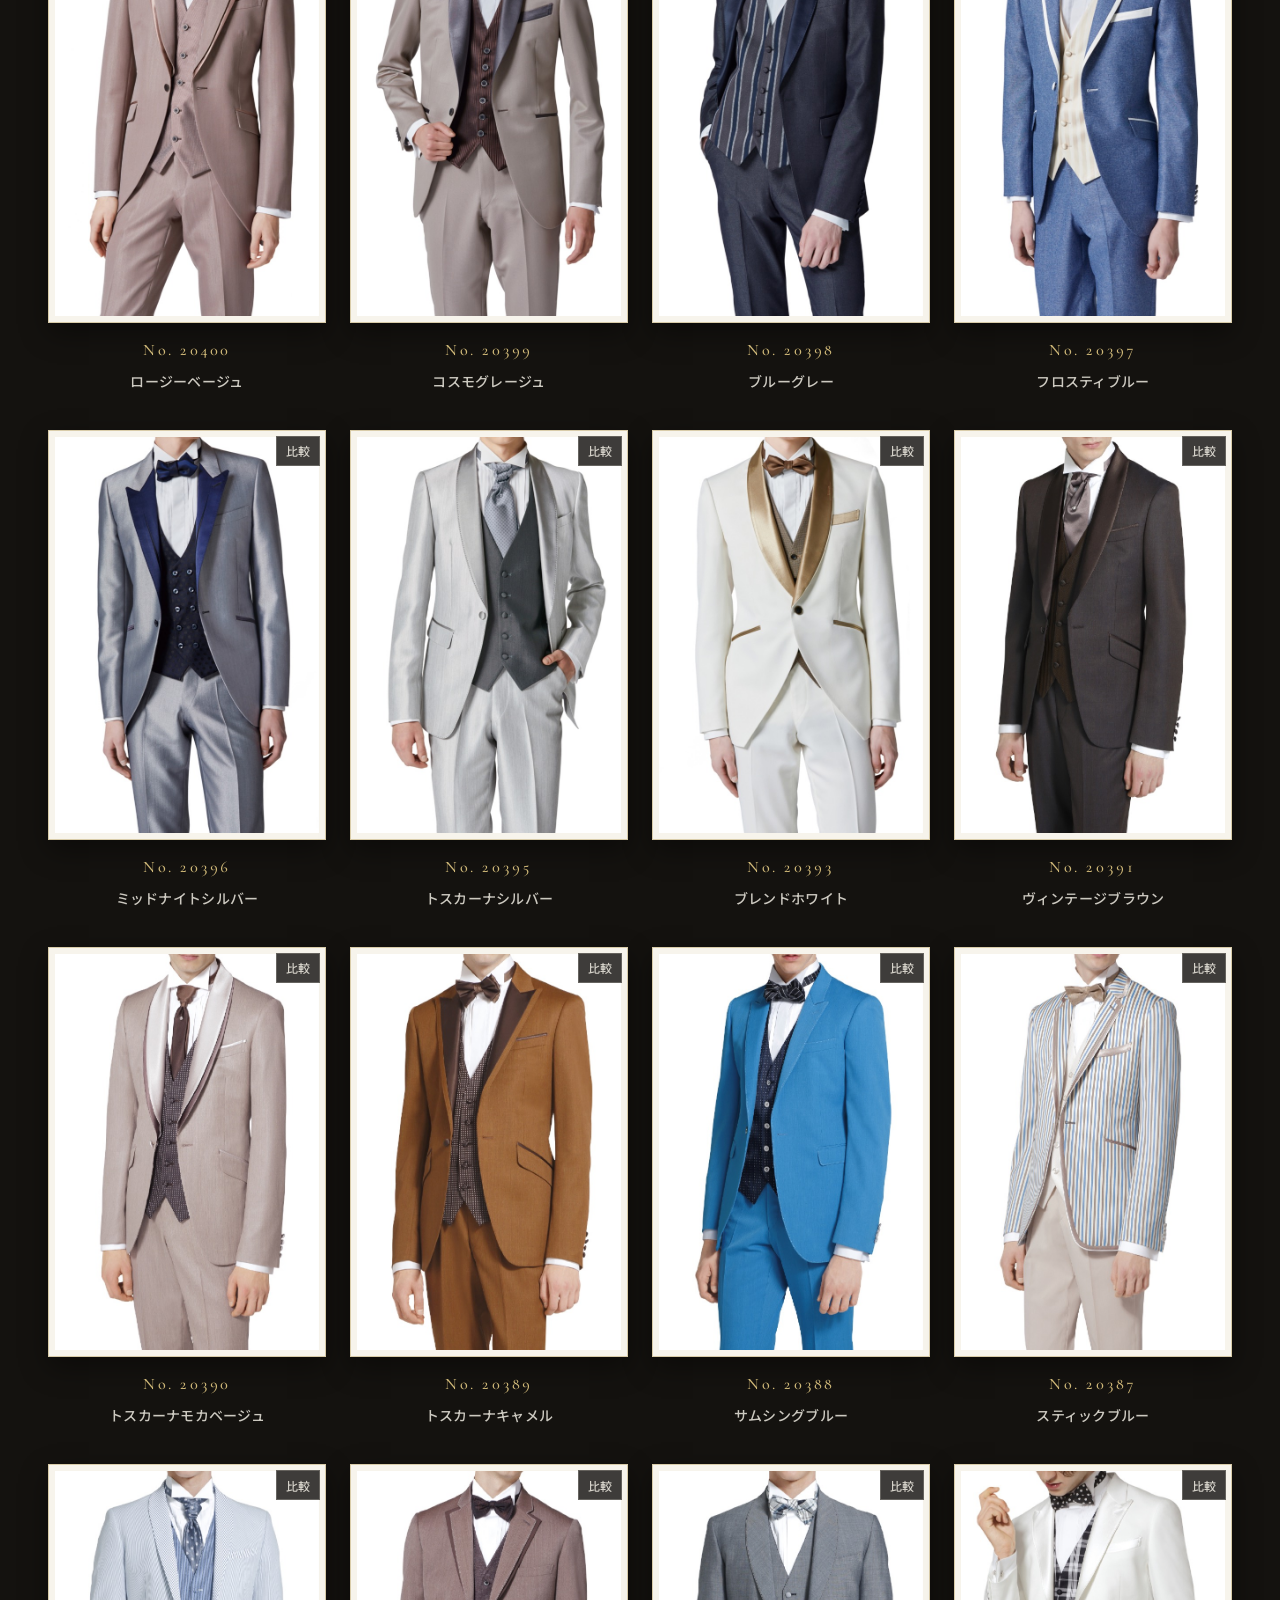
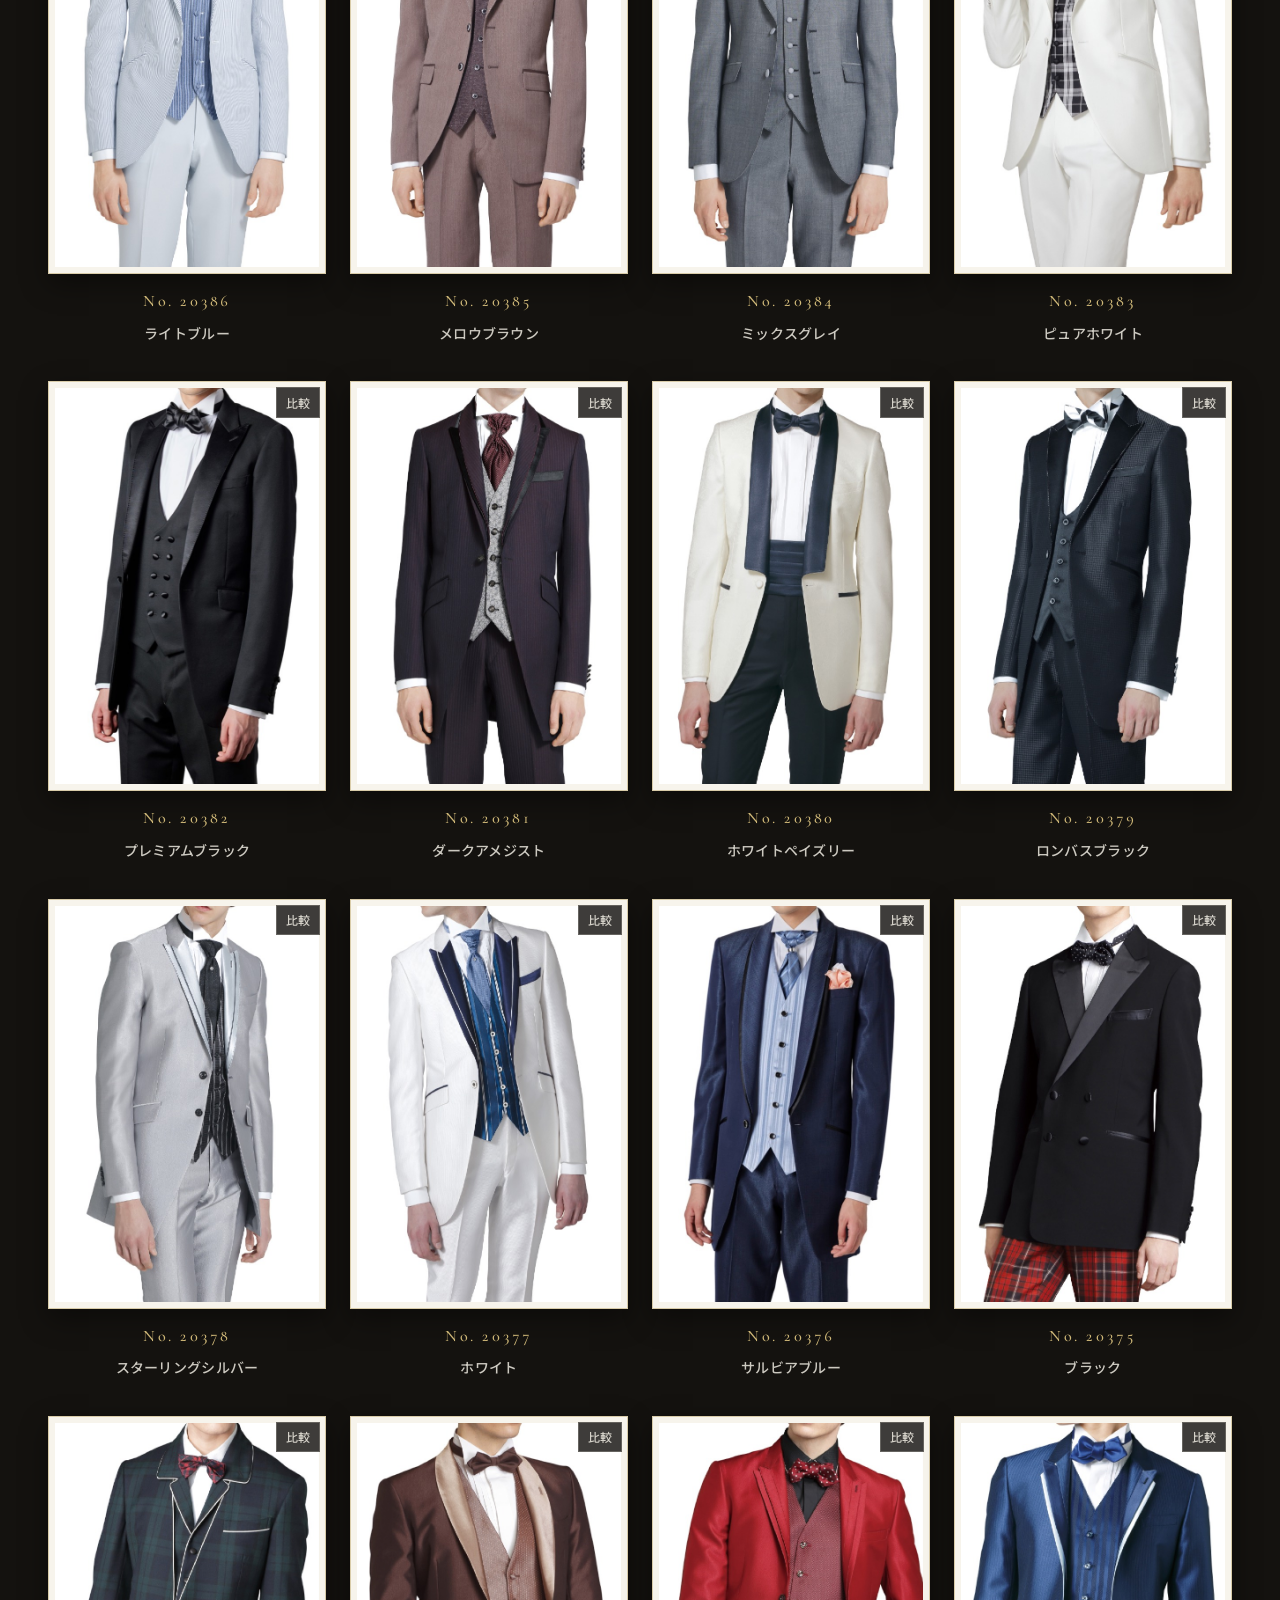
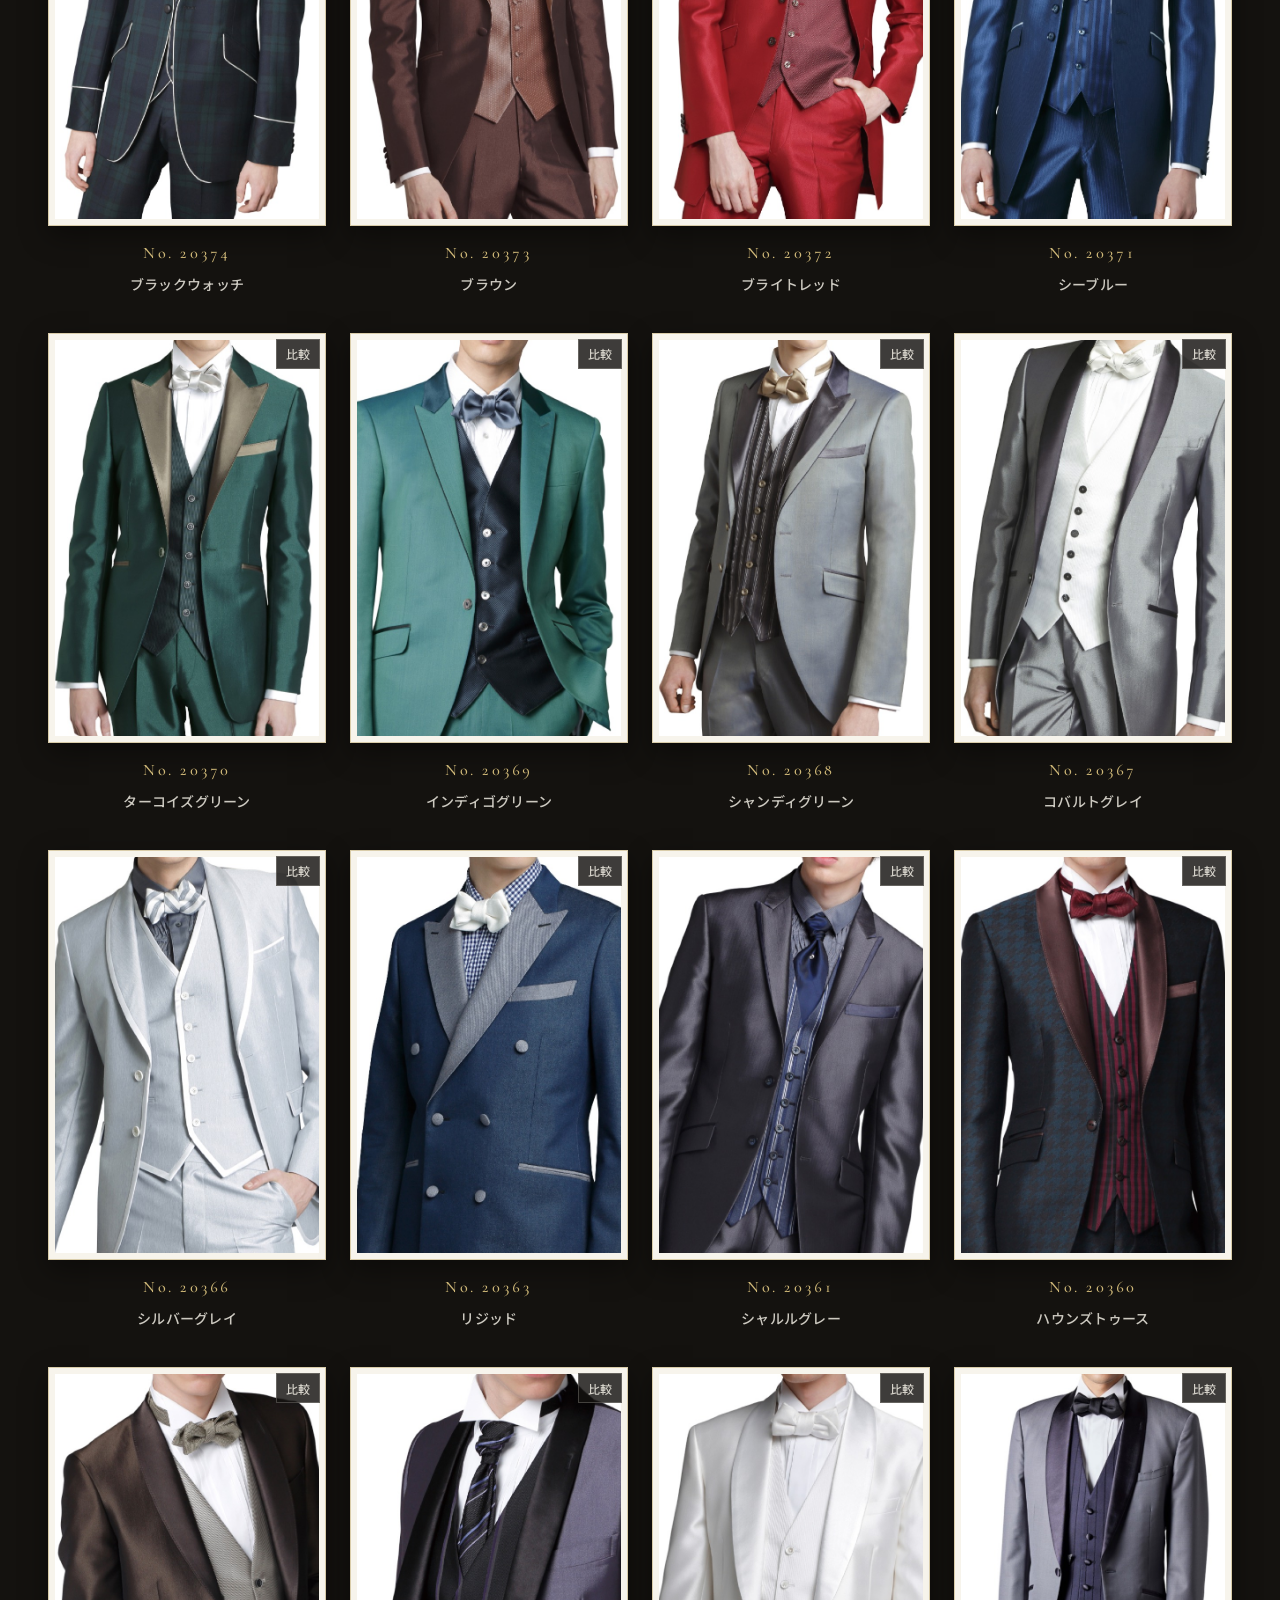
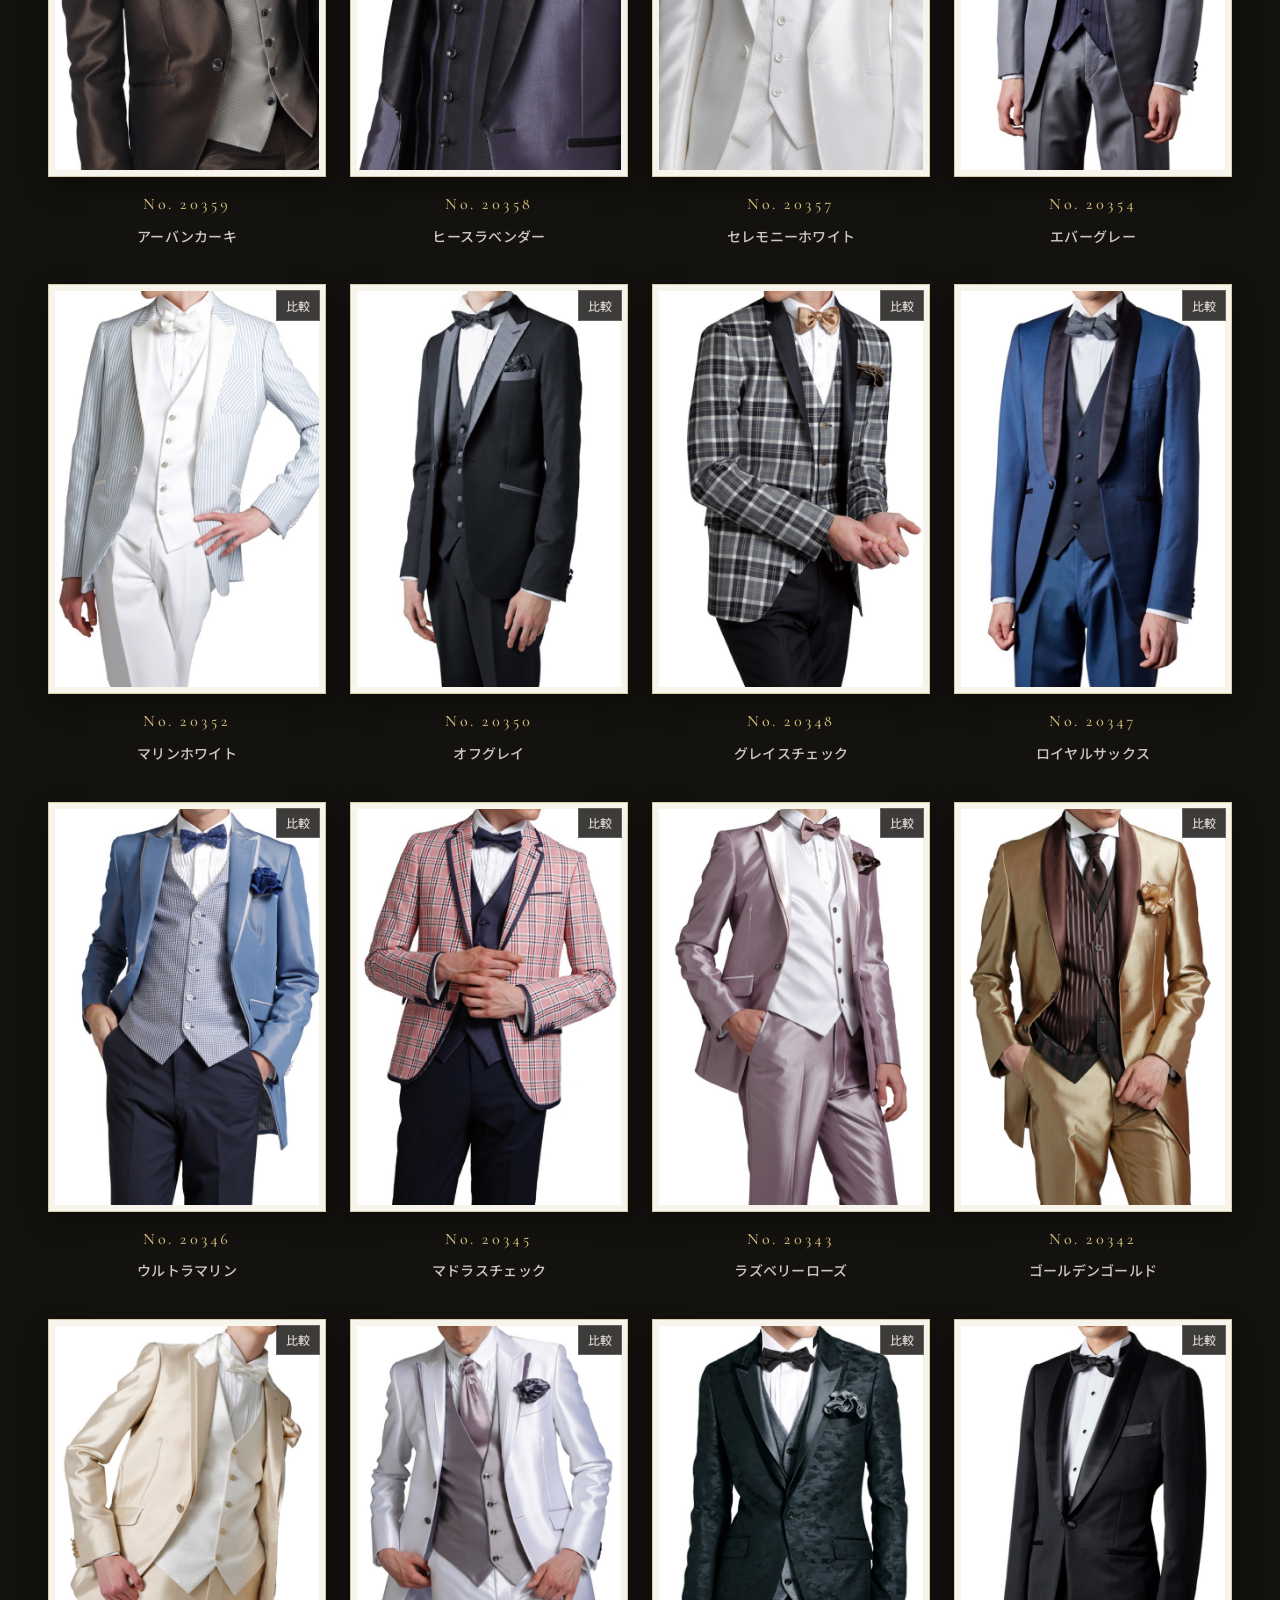
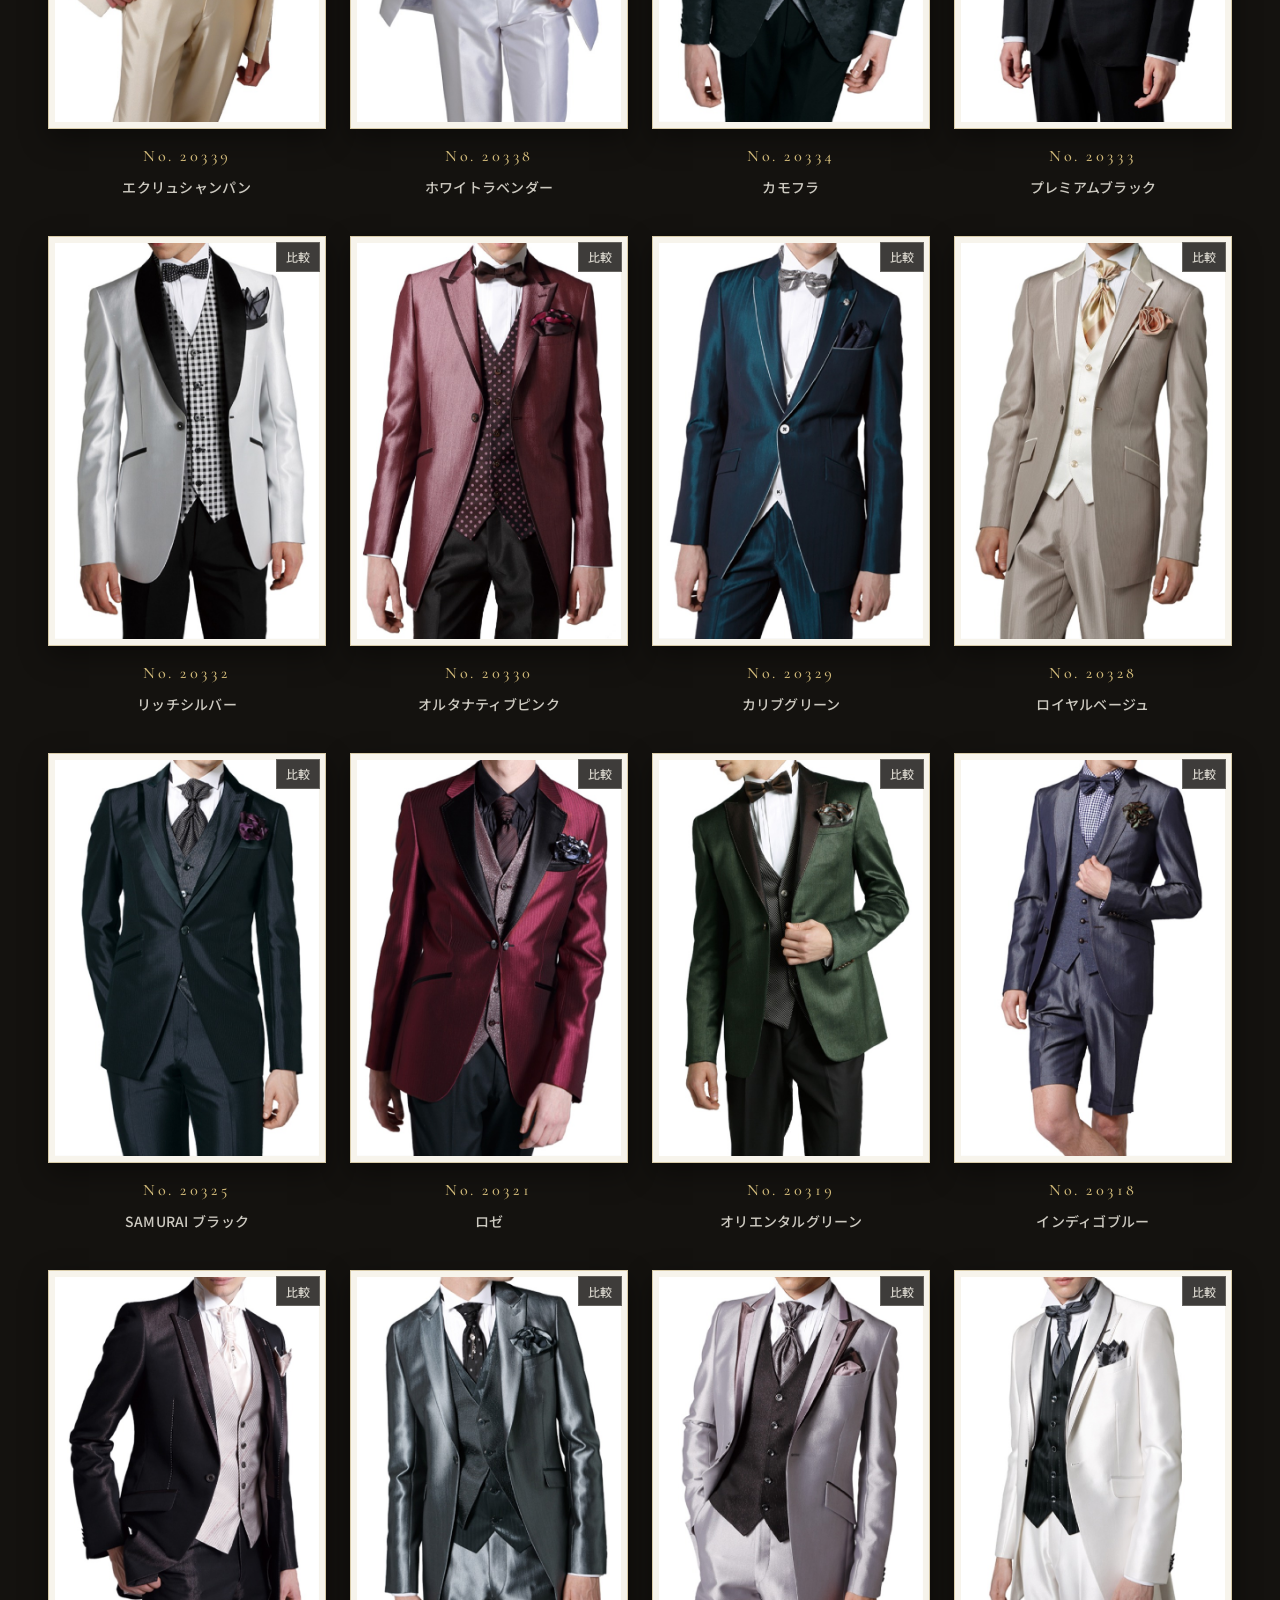
==== commit d4df8eb5: "fix: 取引先の呼称を「衣裳店さま」から「業者さま」に変更 先方確認（2026-09-14）で、導線の文言は「業者さま」との回答。  - ナビ・ヒーローCTA・衣裳店デスクの見出し・ご利用の流れのタ" ====
--- a/index.html
+++ b/index.html
@@ -31,7 +31,7 @@
         <li><a href="#catalogue">CATALOGUE</a></li>
         <li><a href="#story">STORY</a></li>
         <li><a href="#flow">HOW TO</a></li>
-        <li><a href="#desk">衣裳店さまへ</a></li>
+        <li><a href="#desk">業者さまへ</a></li>
         <li><a href="#partner">お取扱いをご検討の方</a></li>
       </ul>
     </nav>
@@ -53,7 +53,7 @@
     <p class="hero-statement">花嫁がドレスを選ぶように、花婿にも「運命の一着」を心から選んでほしい——<br class="pc-br">その想いから生まれた、新郎タキシードの専門ブランドです。</p>
     <div class="hero-cta">
       <a class="btn btn-gold" href="#collection">コレクションを見る</a>
-      <a class="btn btn-quiet" href="#desk">衣裳店さまはこちら</a>
+      <a class="btn btn-quiet" href="#desk">業者さまはこちら</a>
     </div>
   </section>
 
@@ -220,11 +220,11 @@
     </ul>
   </section>
 
-  <!-- 5. 衣裳店さまへ（納期・連絡先） -->
+  <!-- 5. 業者さまへ（納期・連絡先） -->
   <section class="section section-raised" id="desk" aria-labelledby="desk-heading">
     <div class="section-head reveal">
       <p class="eyebrow">Ⅳ &middot; Contact</p>
-      <h2 id="desk-heading">衣裳店さまへ</h2>
+      <h2 id="desk-heading">業者さまへ</h2>
       <div class="rule" aria-hidden="true"></div>
     </div>
     <div class="desk-lower">
@@ -260,7 +260,7 @@
     </div>
     <div class="tabs reveal" role="tablist" aria-label="ご利用の流れの対象切り替え">
       <button type="button" role="tab" id="tab-groom" aria-controls="panel-groom" aria-selected="true">新郎さまへ</button>
-      <button type="button" role="tab" id="tab-vendor" aria-controls="panel-vendor" aria-selected="false" tabindex="-1">衣裳店さまへ</button>
+      <button type="button" role="tab" id="tab-vendor" aria-controls="panel-vendor" aria-selected="false" tabindex="-1">業者さまへ</button>
     </div>
     <ol class="flow-list reveal" id="panel-groom" role="tabpanel" aria-labelledby="tab-groom">
       <li><span class="flow-no">01</span><h3>サイズを知る</h3><p>身長・胸まわり・ウエストの3つの計測で、63サイズからあなたのサイズがわかります。</p></li>
@@ -278,16 +278,16 @@
     </ol>
   </section>
 
-  <!-- 7. お取扱いをご検討の衣裳店さまへ -->
+  <!-- 7. お取扱いをご検討の業者さまへ -->
   <section class="section section-raised" id="partner" aria-labelledby="partner-heading">
     <div class="section-head reveal">
       <p class="eyebrow">Ⅵ &middot; Partnership</p>
-      <h2 id="partner-heading">お取扱いをご検討の衣裳店さまへ</h2>
+      <h2 id="partner-heading">お取扱いをご検討の業者さまへ</h2>
       <div class="rule" aria-hidden="true"></div>
     </div>
     <ul class="merit-list" role="list">
       <li class="merit reveal"><span class="merit-no">01</span><h3>在庫リスクゼロ</h3><p>自社で在庫を持たずに100型・63サイズの品揃えをお店のラインナップに。1着からの取寄せでご利用いただけます。</p></li>
-      <li class="merit reveal"><span class="merit-no">02</span><h3>国内シェアNo.1の安心</h3><p>創業1962年・婚礼衣裳ひと筋。全国約3,000店の衣裳店さまとお取引しています。</p></li>
+      <li class="merit reveal"><span class="merit-no">02</span><h3>国内シェアNo.1の安心</h3><p>創業1962年・婚礼衣裳ひと筋。全国約3,000店の業者さまとお取引しています。</p></li>
       <li class="merit reveal"><span class="merit-no">03</span><h3>接客がそのまま売上に</h3><p>新郎さまはWEBで下見済み。サイズ×デザインの提案ツールで、試着から成約までを短縮します。</p></li>
     </ul>
     <h3 class="sub-head reveal"><span class="sub-en">Questions</span>よくあるご質問</h3>
@@ -451,7 +451,7 @@
   </div>
 </dialog>
 
-<!-- 比較トレイ: 新郎さまは候補比較、衣裳店さまはご提案候補づくりに使う -->
+<!-- 比較トレイ: 新郎さまは候補比較、業者さまはご提案候補づくりに使う -->
 <div class="tray" id="tray" hidden>
   <p class="tray-lab">比較する一着<span class="tray-n" id="tray-n">0</span></p>
   <ul class="tray-items" id="tray-items" role="list"></ul>
--- a/style.css
+++ b/style.css
@@ -216,8 +216,6 @@
   margin-top: 1.6em;
   font-size: var(--fs-sm); color: var(--ivory-dim);
 }
-.section-act { margin-top: 1.8em; }
-.section-act .chip-demo { margin-left: 0.8em; }
 .sub-head {
   text-align: center;
   font-family: var(--serif-ja);
@@ -310,20 +308,6 @@
 }
 
 /* ---------- 厳選コレクション（肖像画ギャラリー） ---------- */
-.portrait-wall {
-  display: flex; flex-wrap: wrap; justify-content: center;
-  gap: clamp(18px, 3vw, 36px) clamp(14px, 2.4vw, 30px);
-  max-width: 1220px; margin: 0 auto;
-}
-.portrait-wall > li { width: clamp(158px, 21vw, 216px); }
-.portrait-card {
-  display: block; width: 100%;
-  background: none; border: 0; cursor: pointer;
-  text-align: center;
-}
-.portrait-card .p-frame { transition: transform 0.5s var(--ease-out); }
-.portrait-card:hover .p-frame { transform: translateY(-6px); }
-.portrait-card figcaption { margin-top: 0.8rem; }
 .p-code {
   display: block;
   font-family: var(--serif-en); font-weight: 500;
--- a/style-b.css
+++ b/style-b.css
@@ -354,7 +354,6 @@
   overflow-y: auto;
   max-height: calc(100vh - 48px);
 }
-.dialog-narrow { max-width: 460px; margin: 0 auto; }
 .dialog-close {
   position: absolute; top: 10px; right: 10px; z-index: 2;
   width: 44px; height: 44px;
@@ -372,12 +371,6 @@
   font-size: clamp(1.2rem, 1.05rem + 1vw, 1.5rem);
   letter-spacing: 0.14em; line-height: 1.7;
 }
-.dialog-lead { font-size: var(--fs-sm); color: var(--ivory-dim); margin: 1.2em 0 1.6em; }
-.done-title {
-  font-family: var(--serif-ja); font-size: 1.05rem; letter-spacing: 0.14em;
-  text-align: center; margin: 0.8em 0 1.2em;
-}
-.demo-note { margin-top: 1.2em; font-size: var(--fs-2xs); font-weight: var(--wt-small); color: var(--ivory-faint); }
 
 /* ---------- product dialog ---------- */
 .pd-grid {
@@ -466,8 +459,6 @@
   .flow-list p { max-width: none; }
 }
 @media (max-width: 560px) {
-  .portrait-wall { gap: 18px 12px; }
-  .portrait-wall > li { width: calc(50% - 6px); max-width: 200px; }
   .p-grid { grid-template-columns: repeat(2, 1fr); }
   .num-gallery { gap: 10px; }
   .num-frame { padding: 1.4rem 0.6rem; }
--- a/style-c.css
+++ b/style-c.css
@@ -5,8 +5,7 @@
    ========================================================= */
 
 /* ---------- 共通: 視覚的に隠す（読み上げには残す） ---------- */
-.vh,
-.vh-when-stuck {
+.vh {
   position: absolute !important;
   width: 1px; height: 1px;
   margin: -1px; padding: 0; overflow: hidden;
--- a/catalog.css
+++ b/catalog.css
@@ -328,3 +328,17 @@
   .cat-lead { grid-template-columns: 220px minmax(0, 1fr); }
   .cat-lead-cover { margin: 0; }
 }
+
+/* ---------- 画面が低いとき（スマホ横向きなど） ----------
+   740×360 実測で誌面の高さが 169px しか残らず、バーとフッタで
+   画面の半分以上を食っていた。誌面に高さを返す。 */
+@media (max-height: 520px) {
+  .cat-bar { padding: 0.4em clamp(10px, 2vw, 18px); }
+  .cat-x { width: 34px; height: 34px; }
+  .cat-page { padding: 6px; }
+  .cat-foot { padding: 0.35em clamp(10px, 2vw, 18px) 0.45em; gap: 0.3em 1rem; }
+  .cat-zbtn { min-width: 30px; height: 30px; }
+  /* 注記は誌面を削ってまで出す情報ではない。ビューアを閉じればページ本文にある */
+  .cat-note { display: none; }
+  .cat-thumbs { max-height: 46vh; }
+}
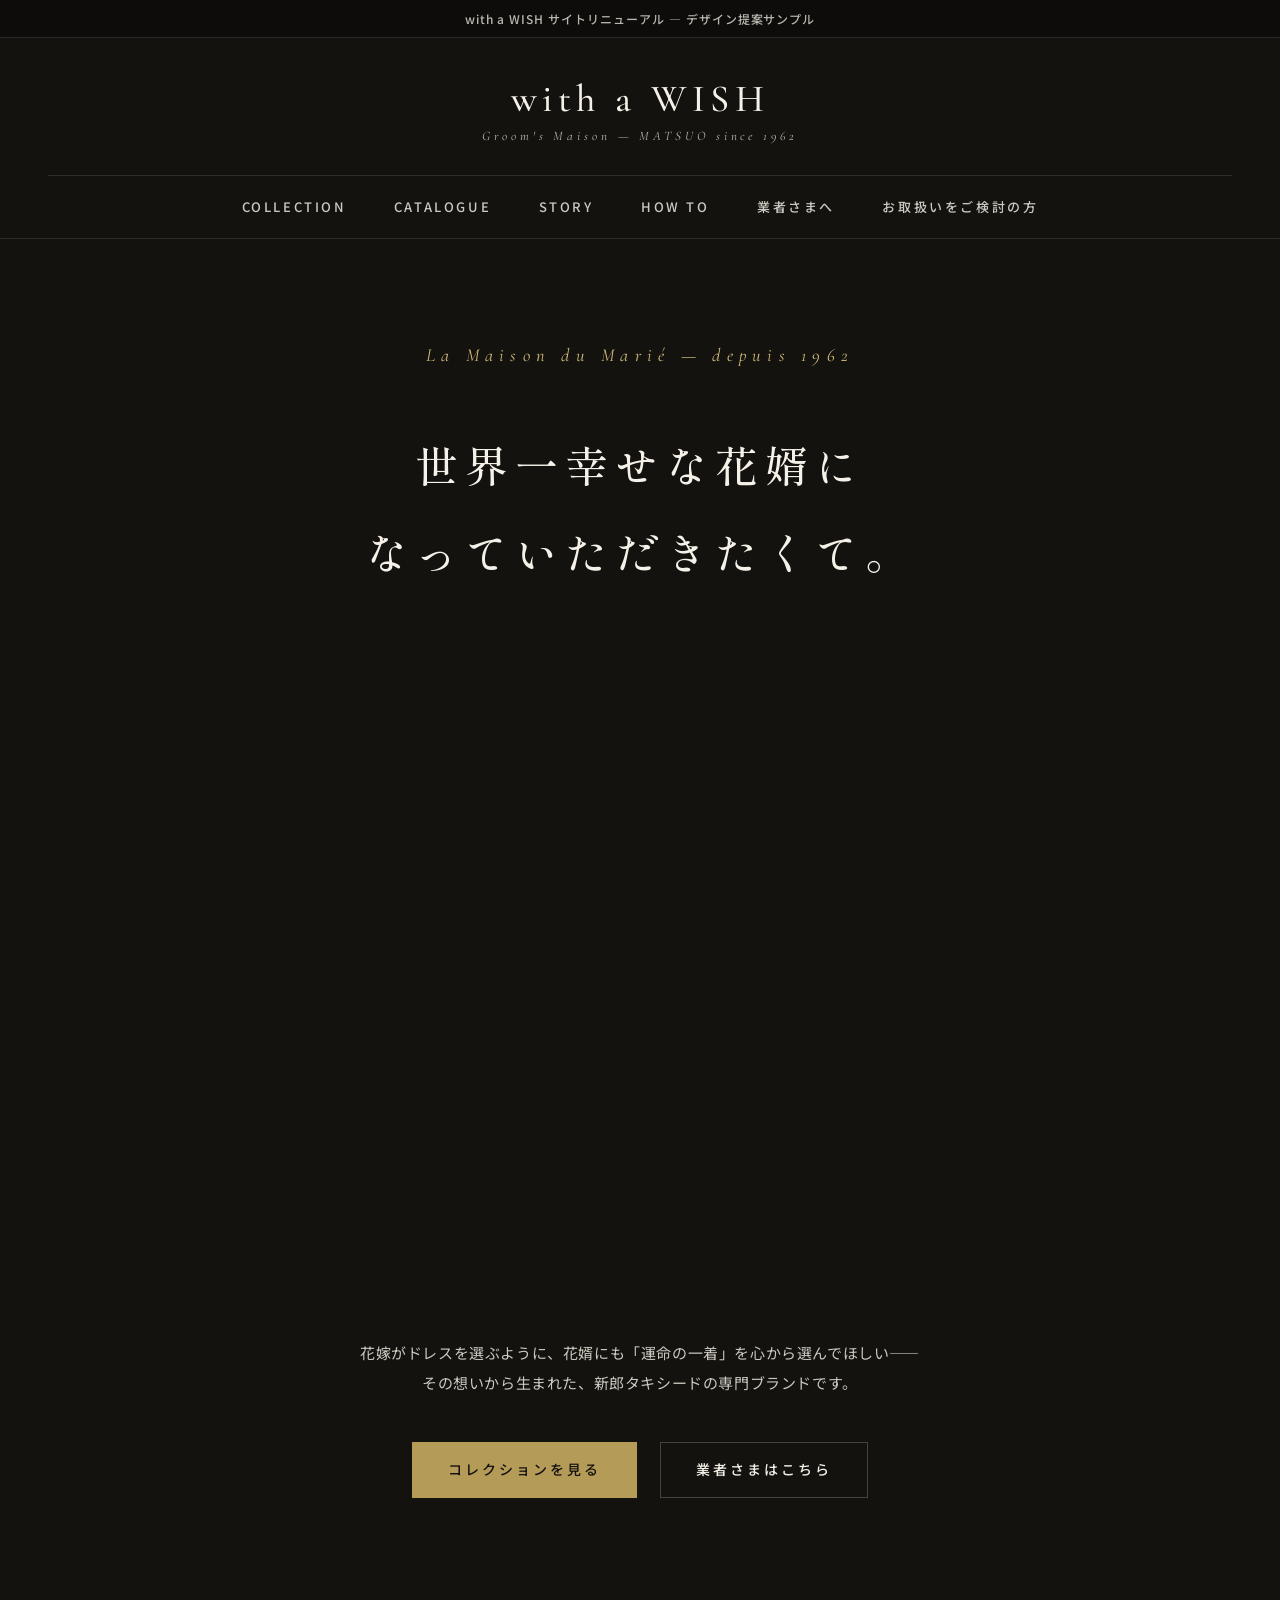
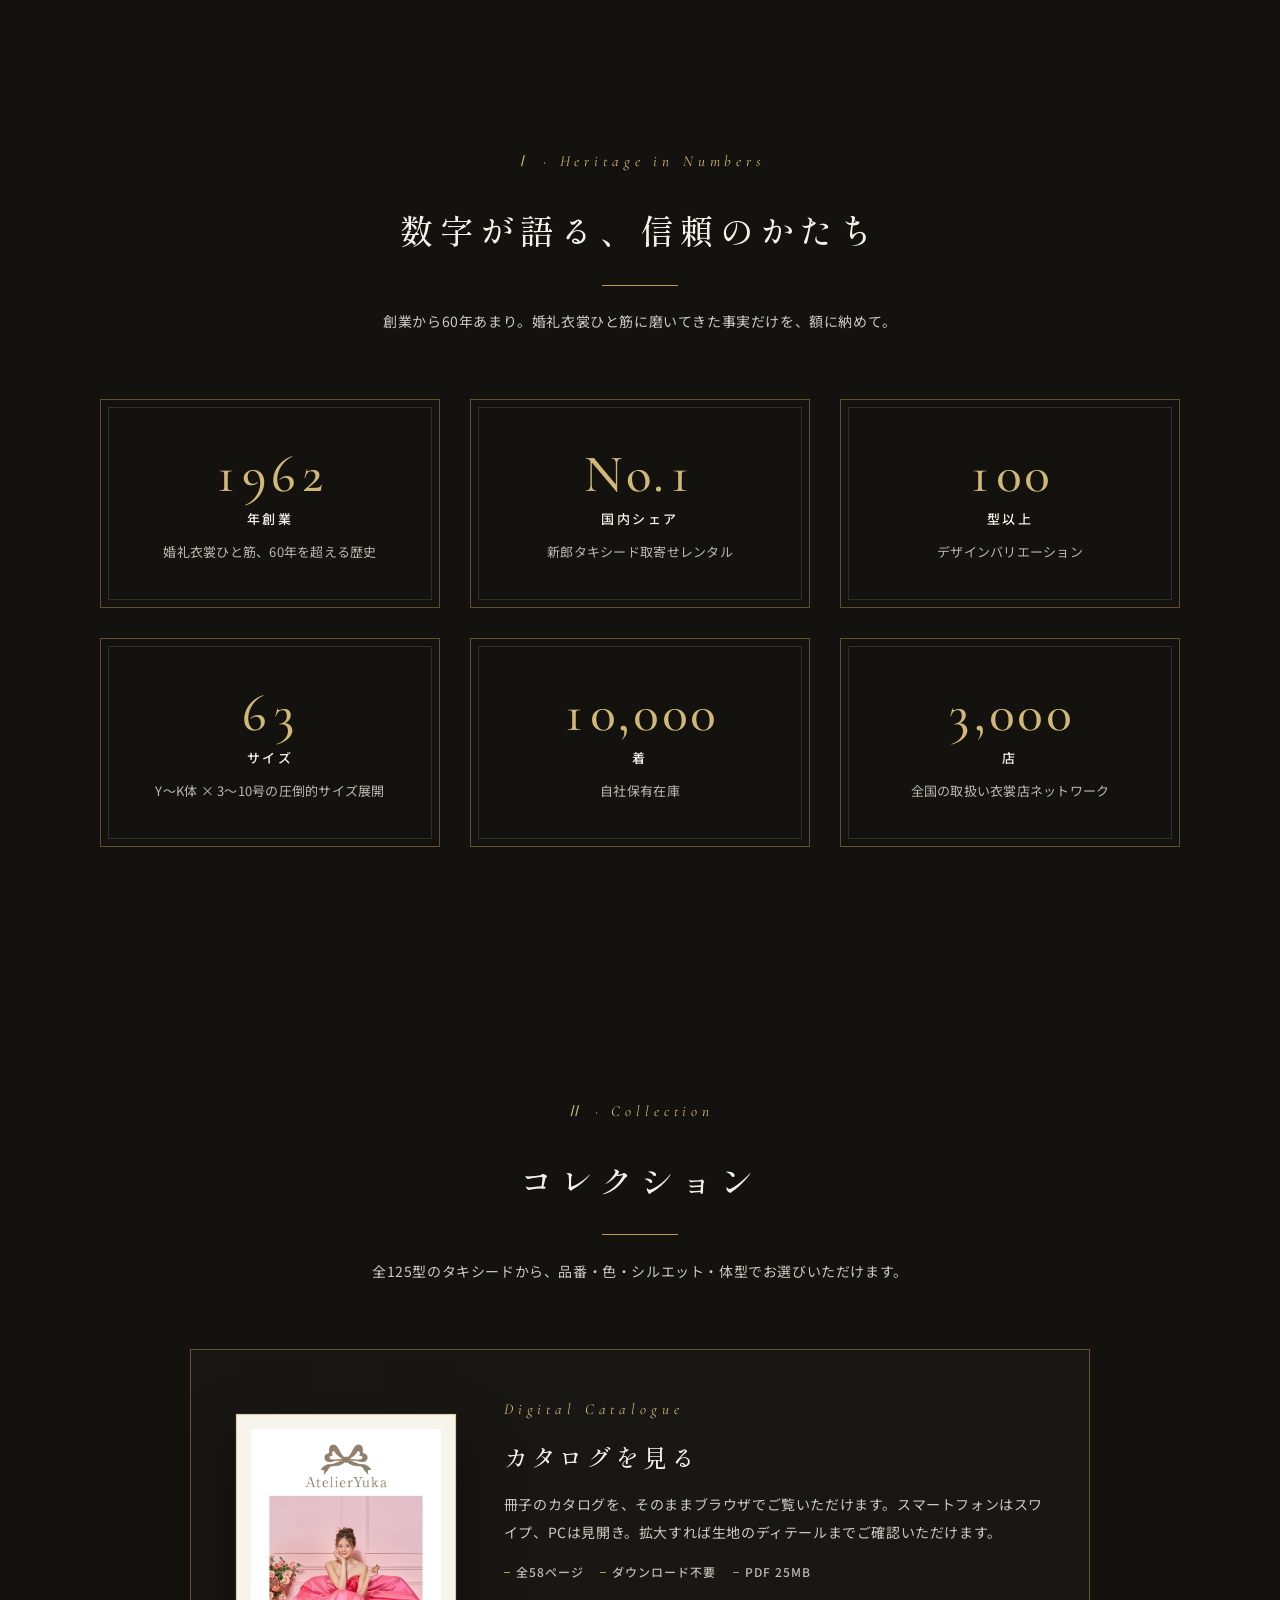
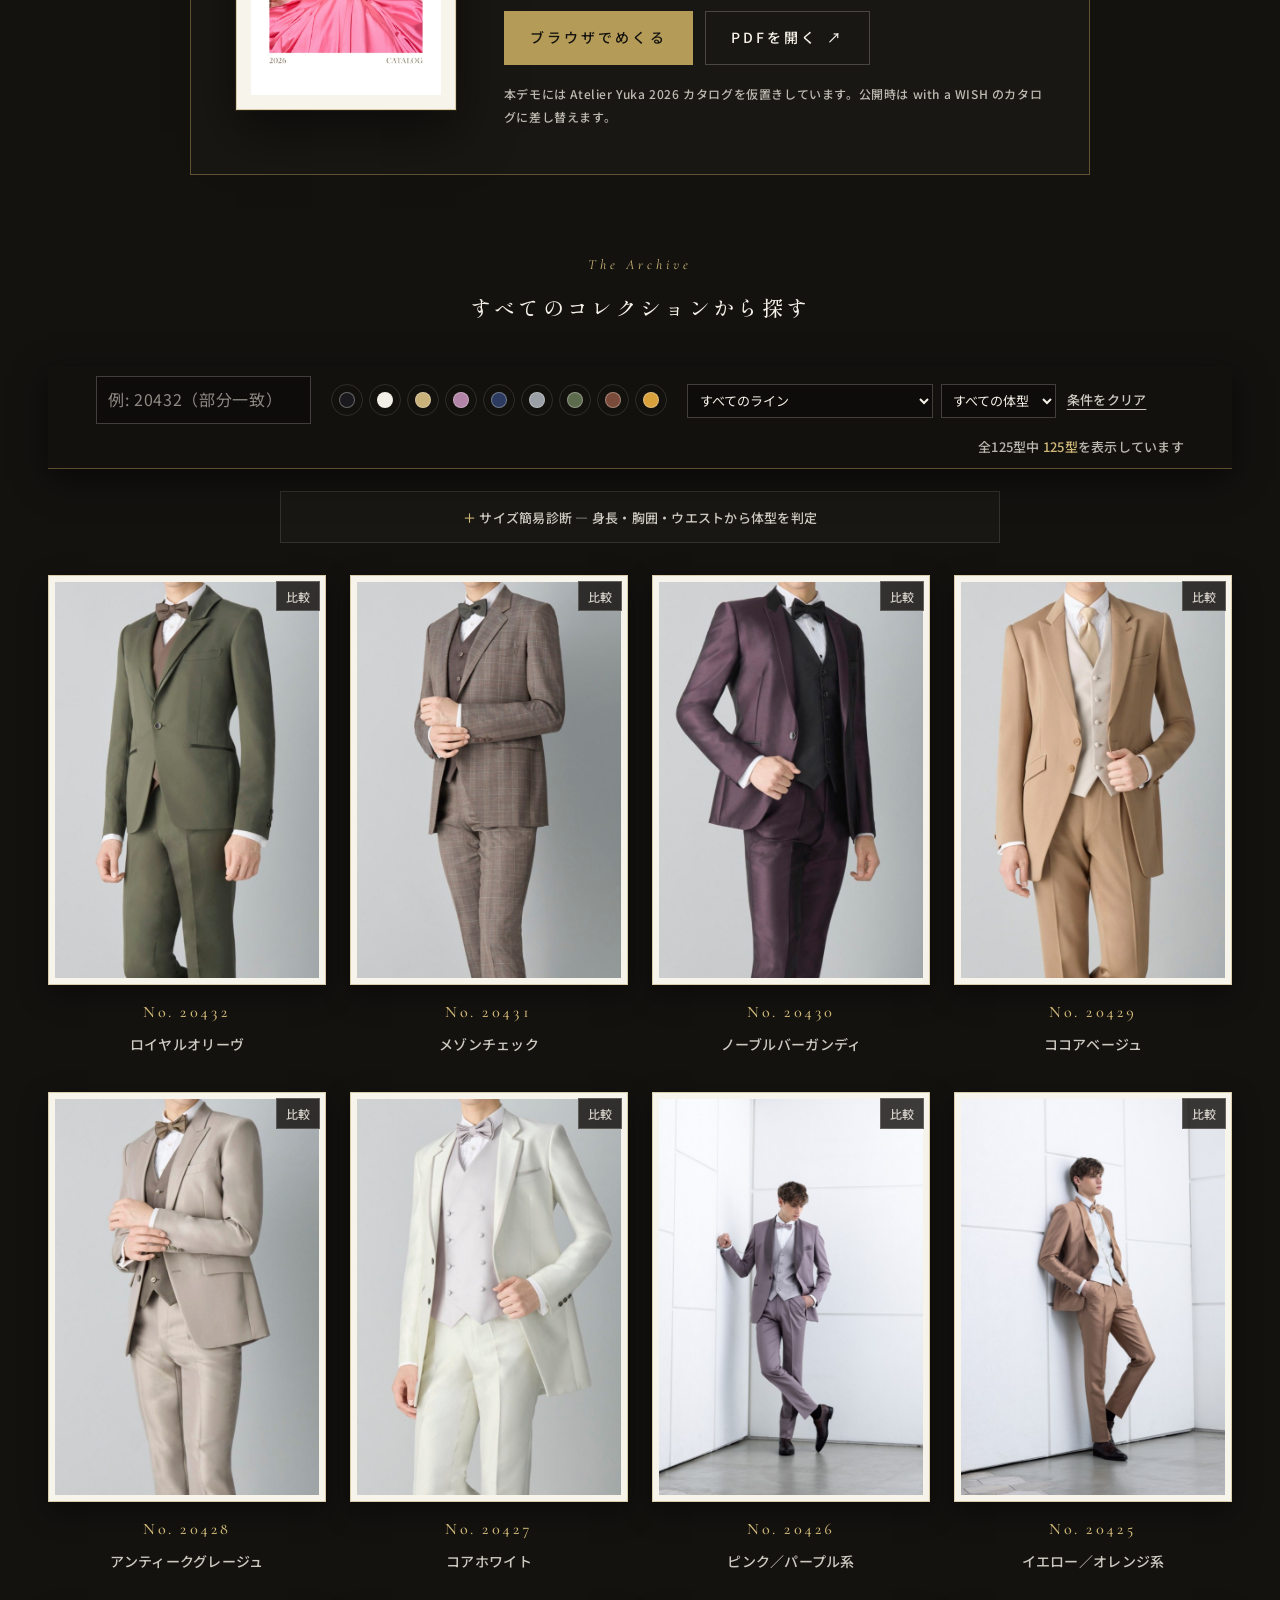
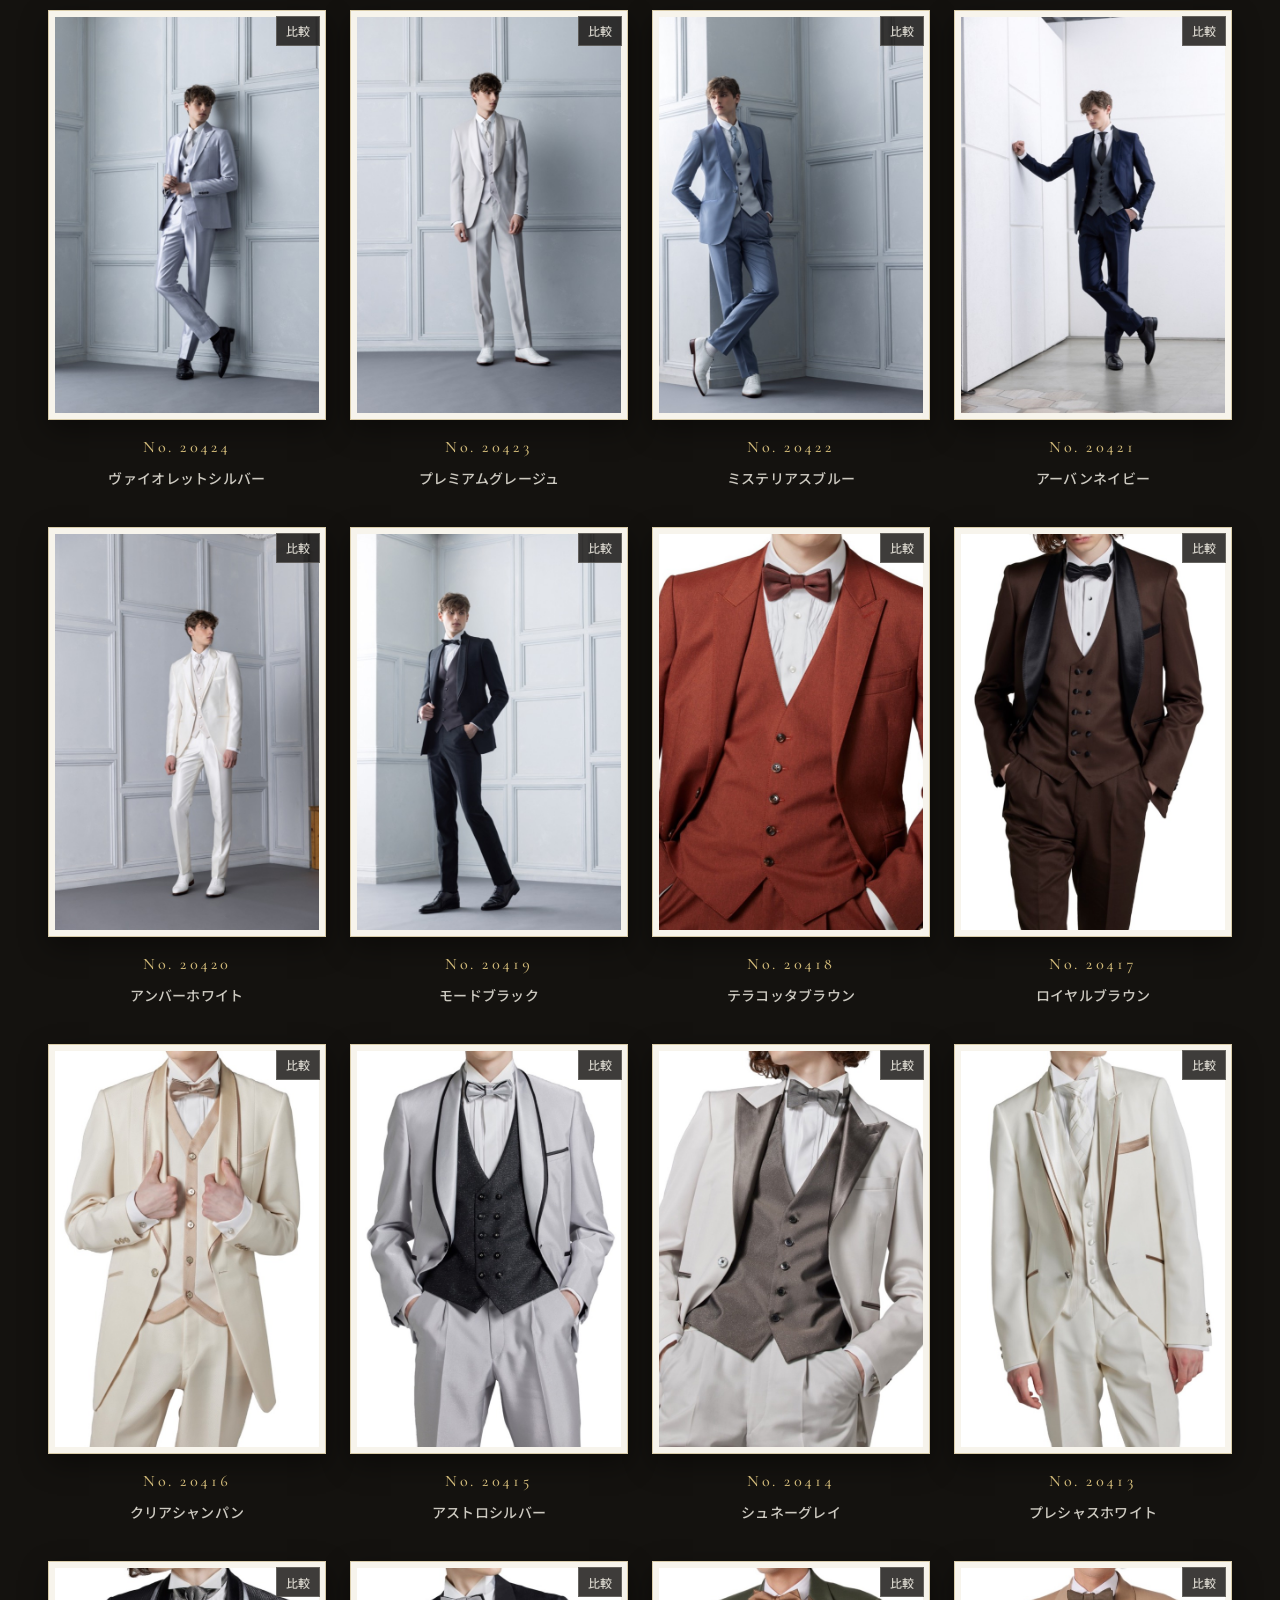
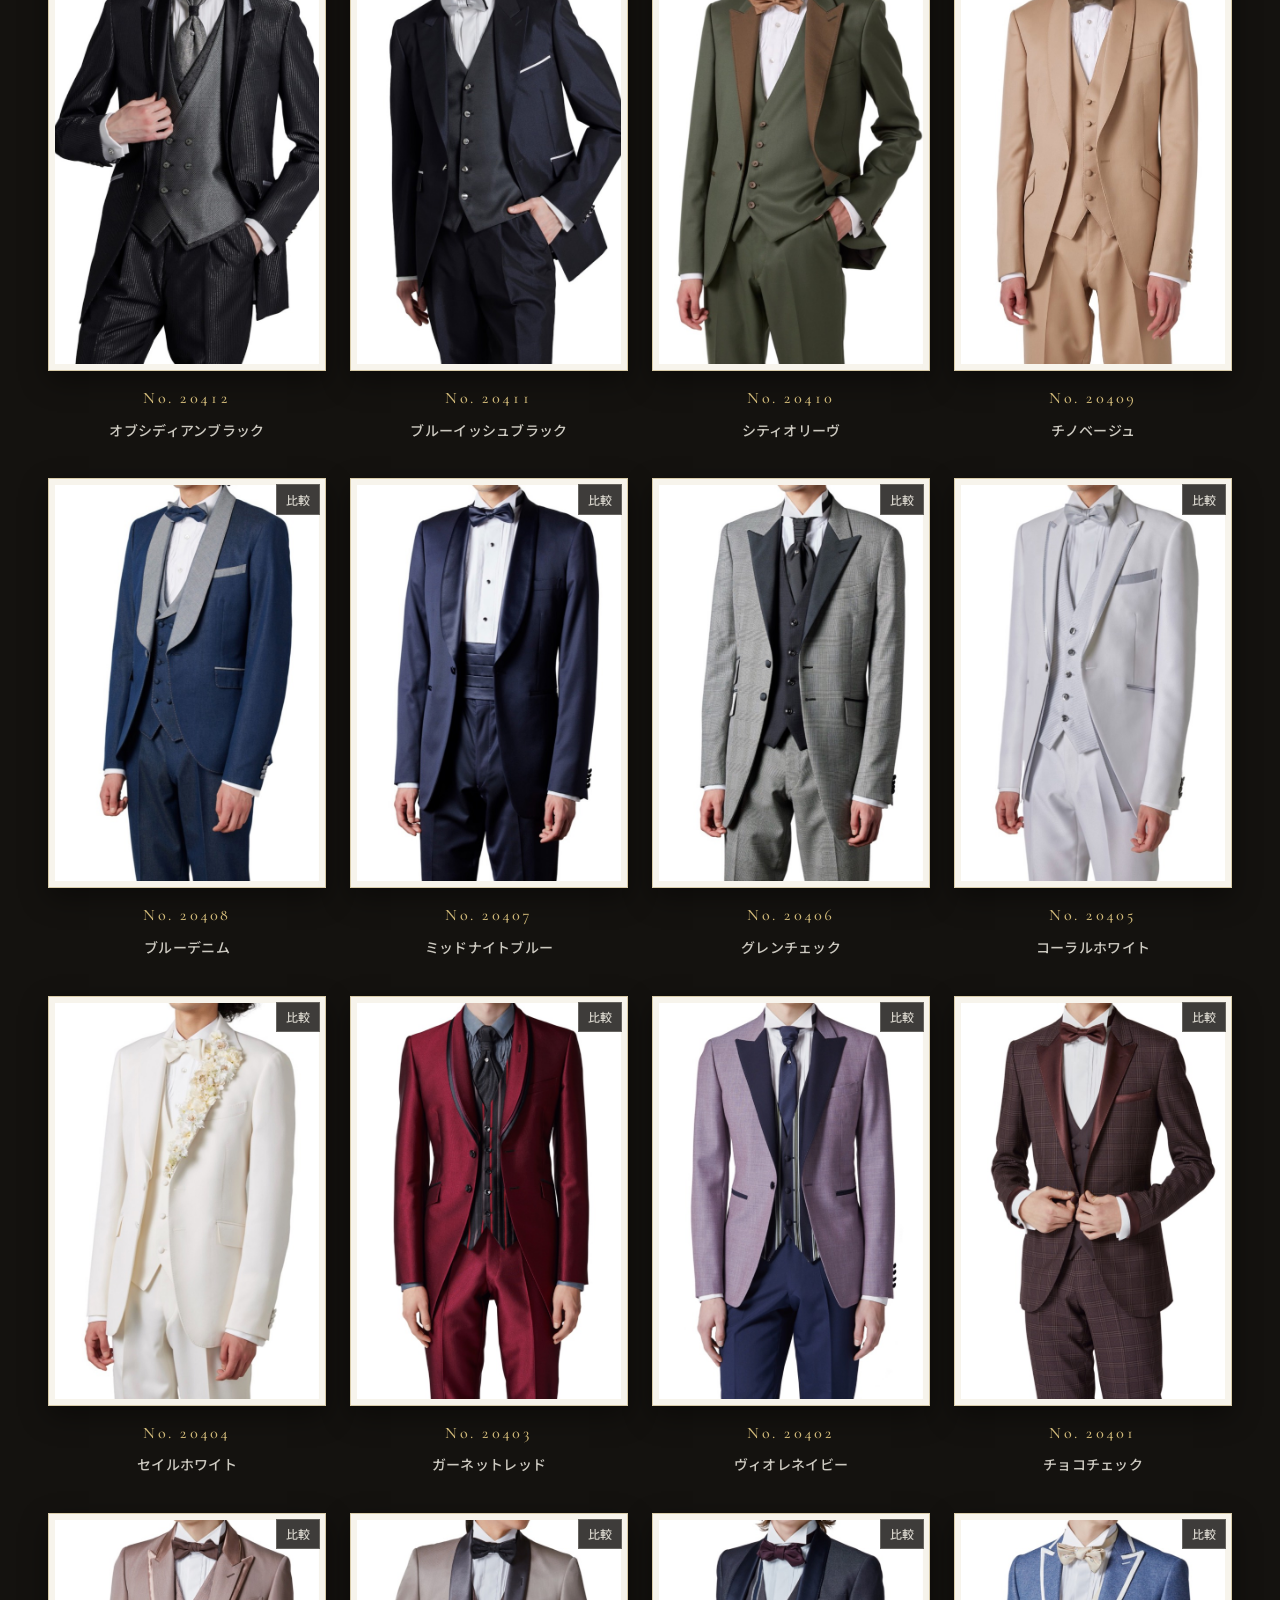
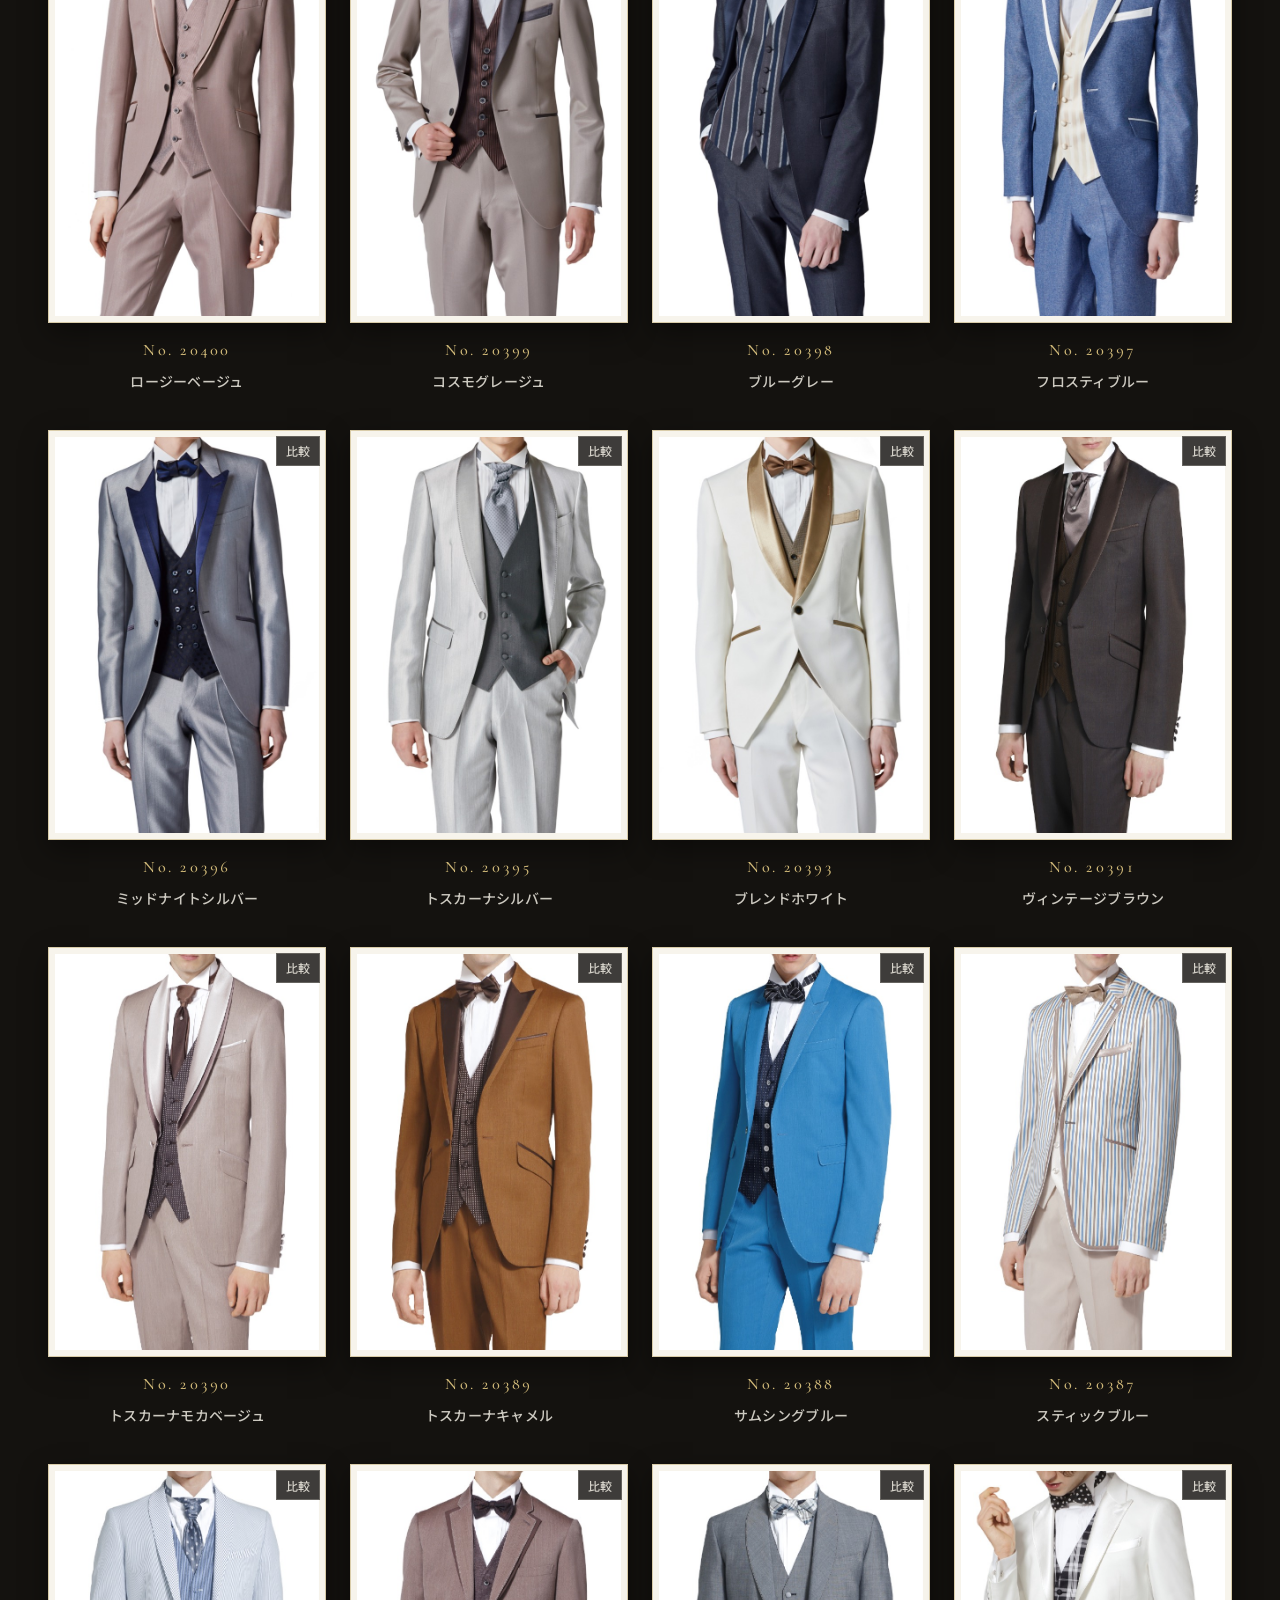
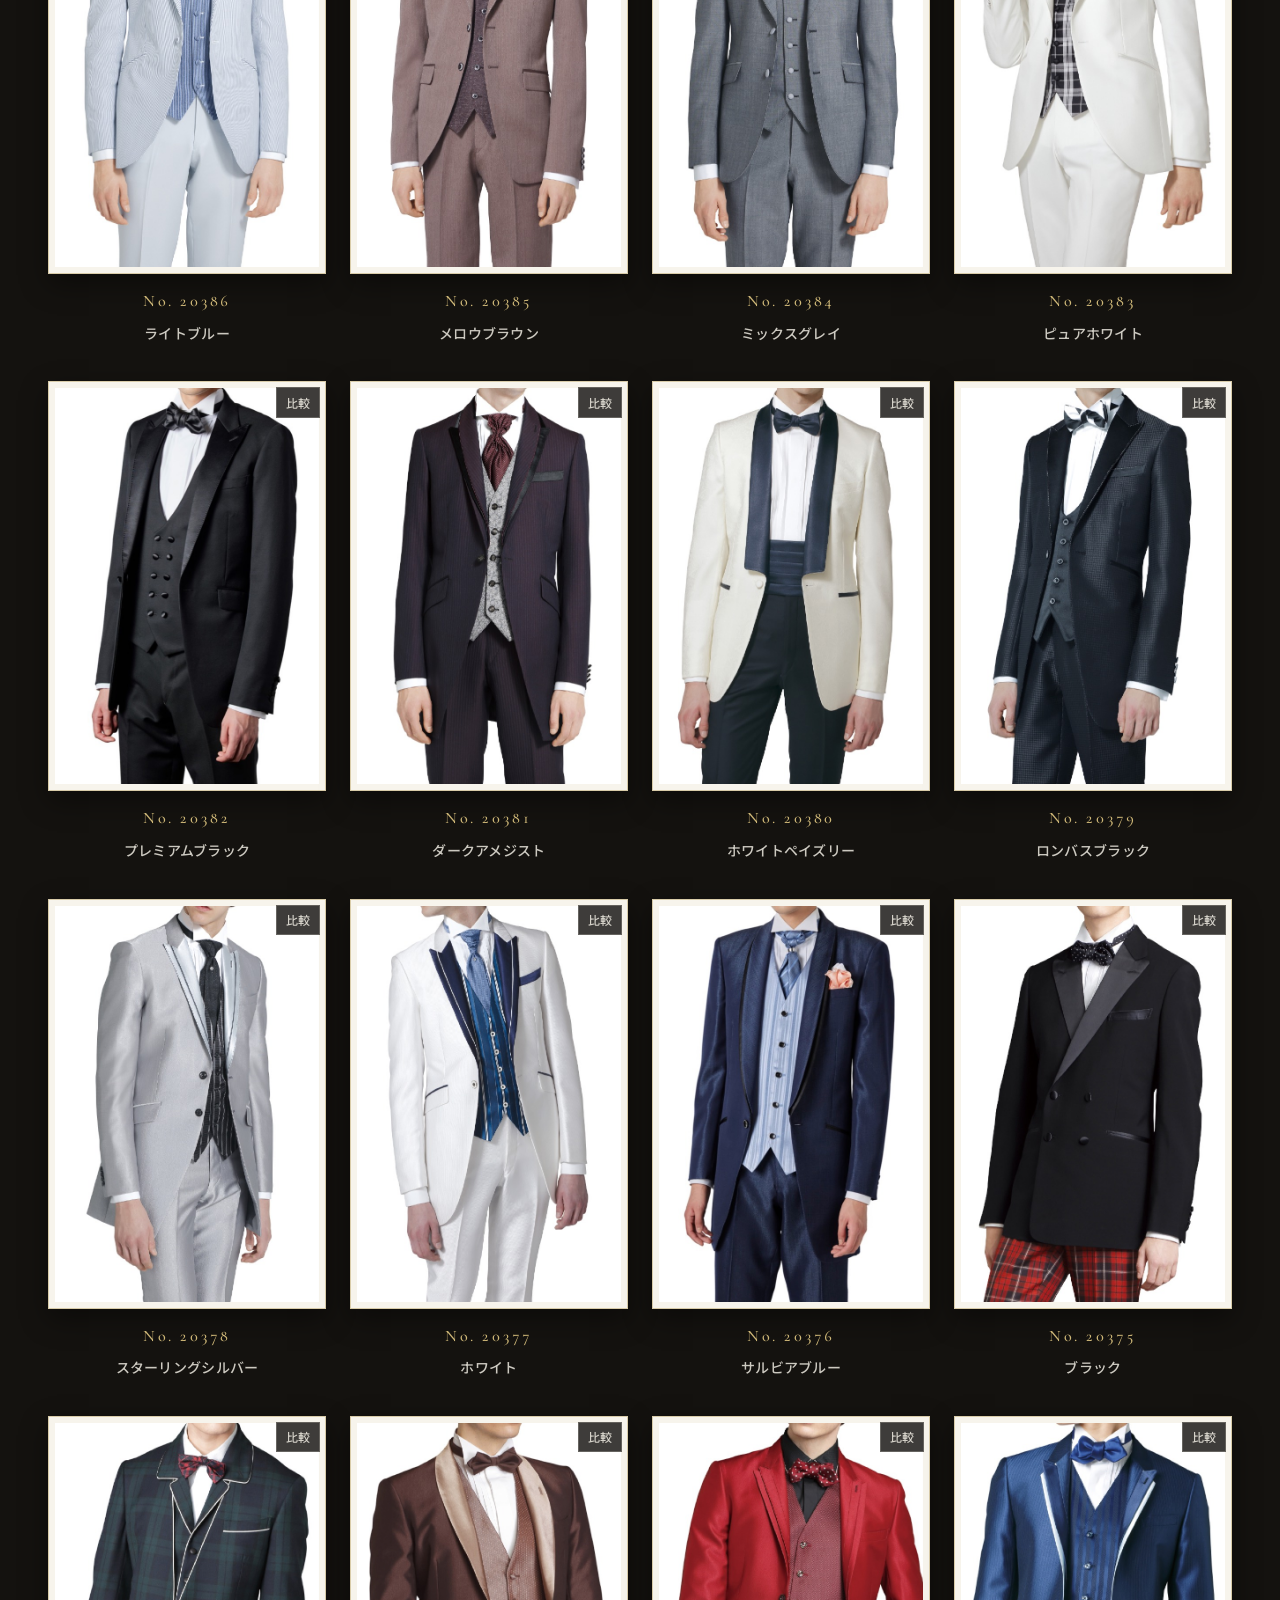
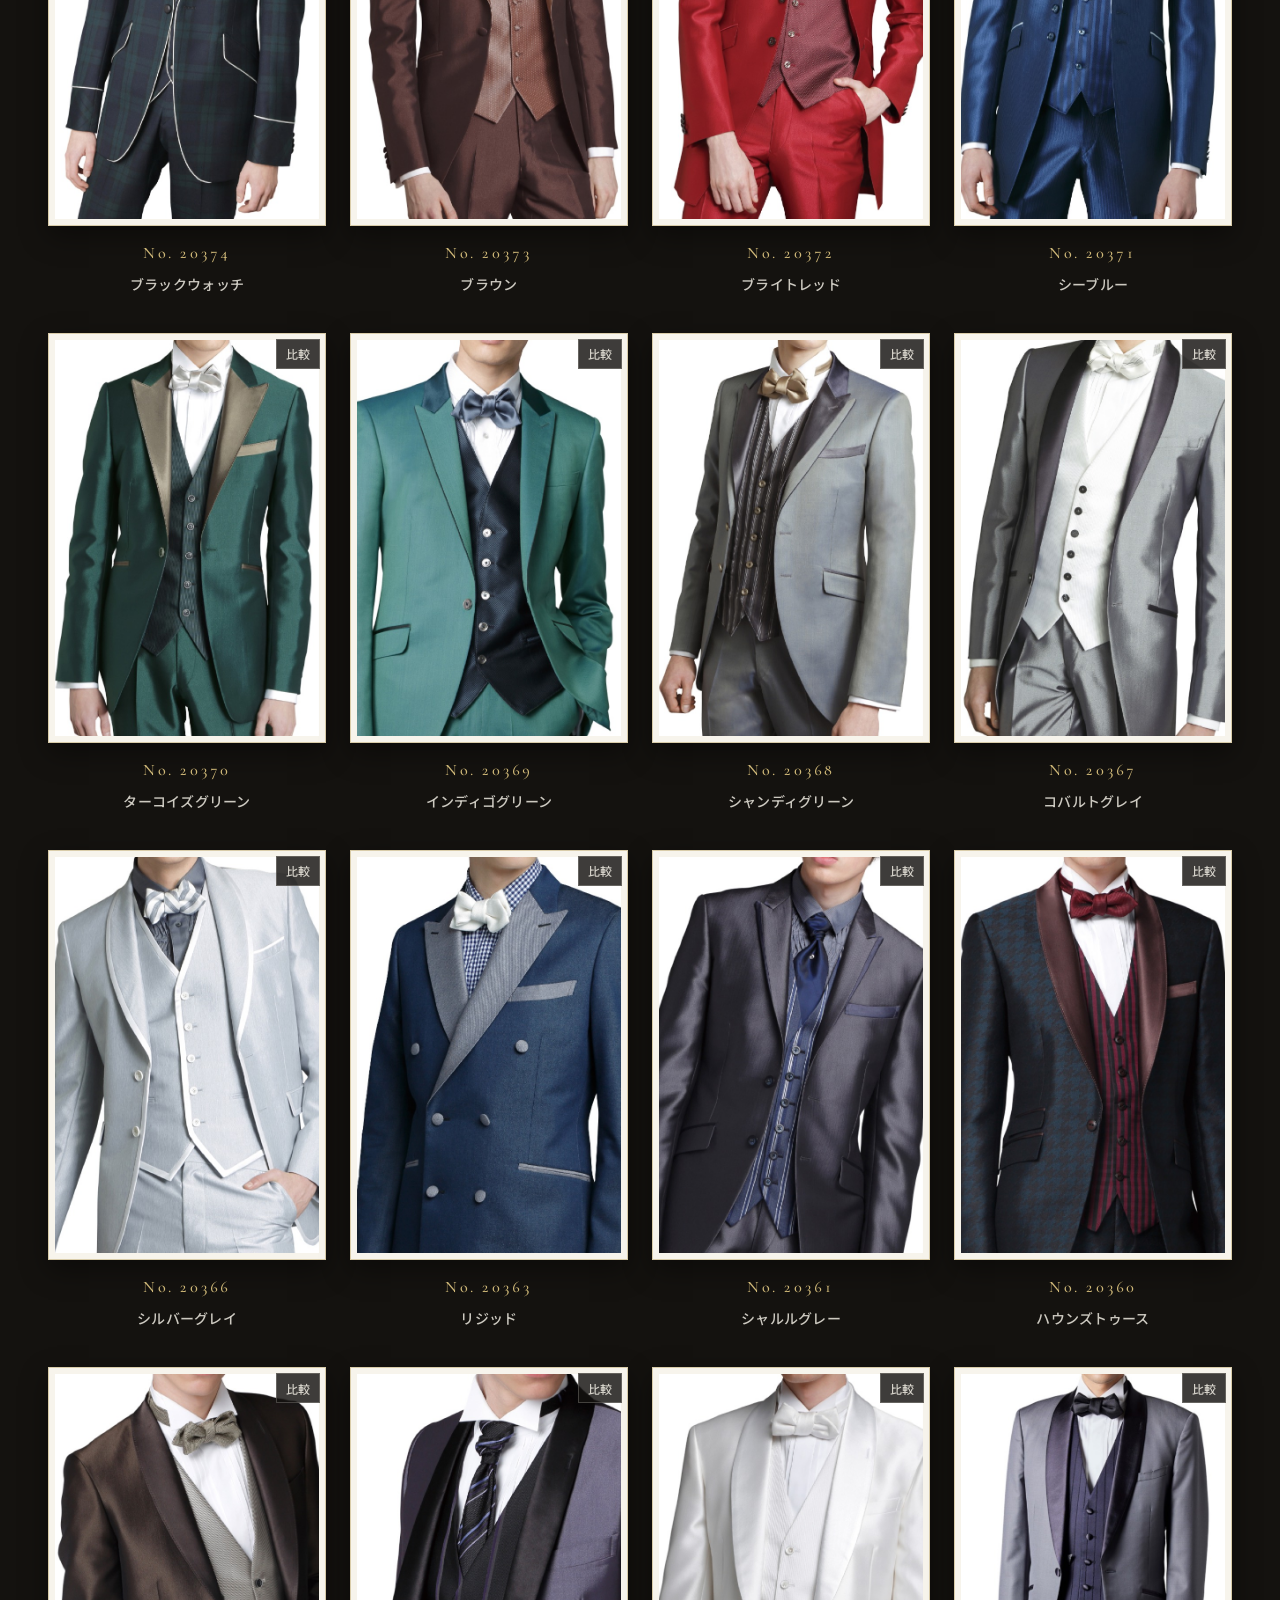
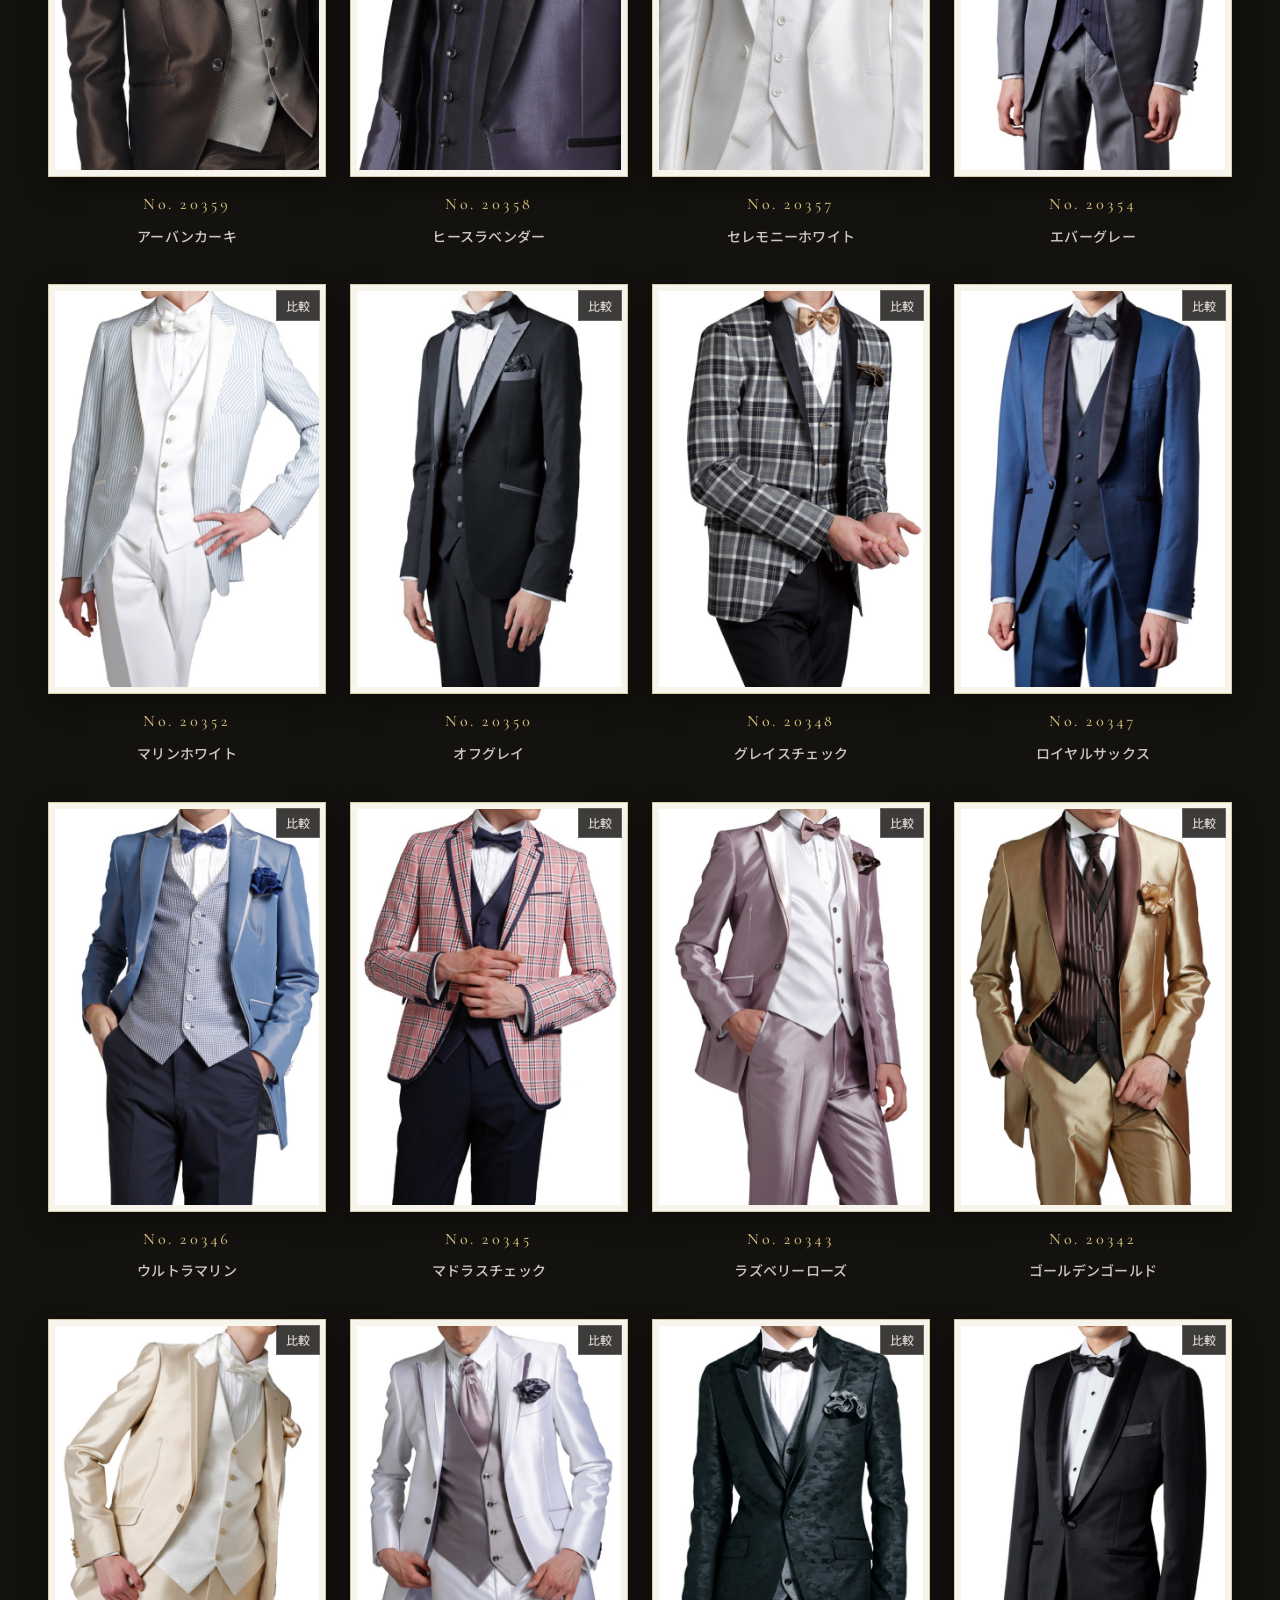
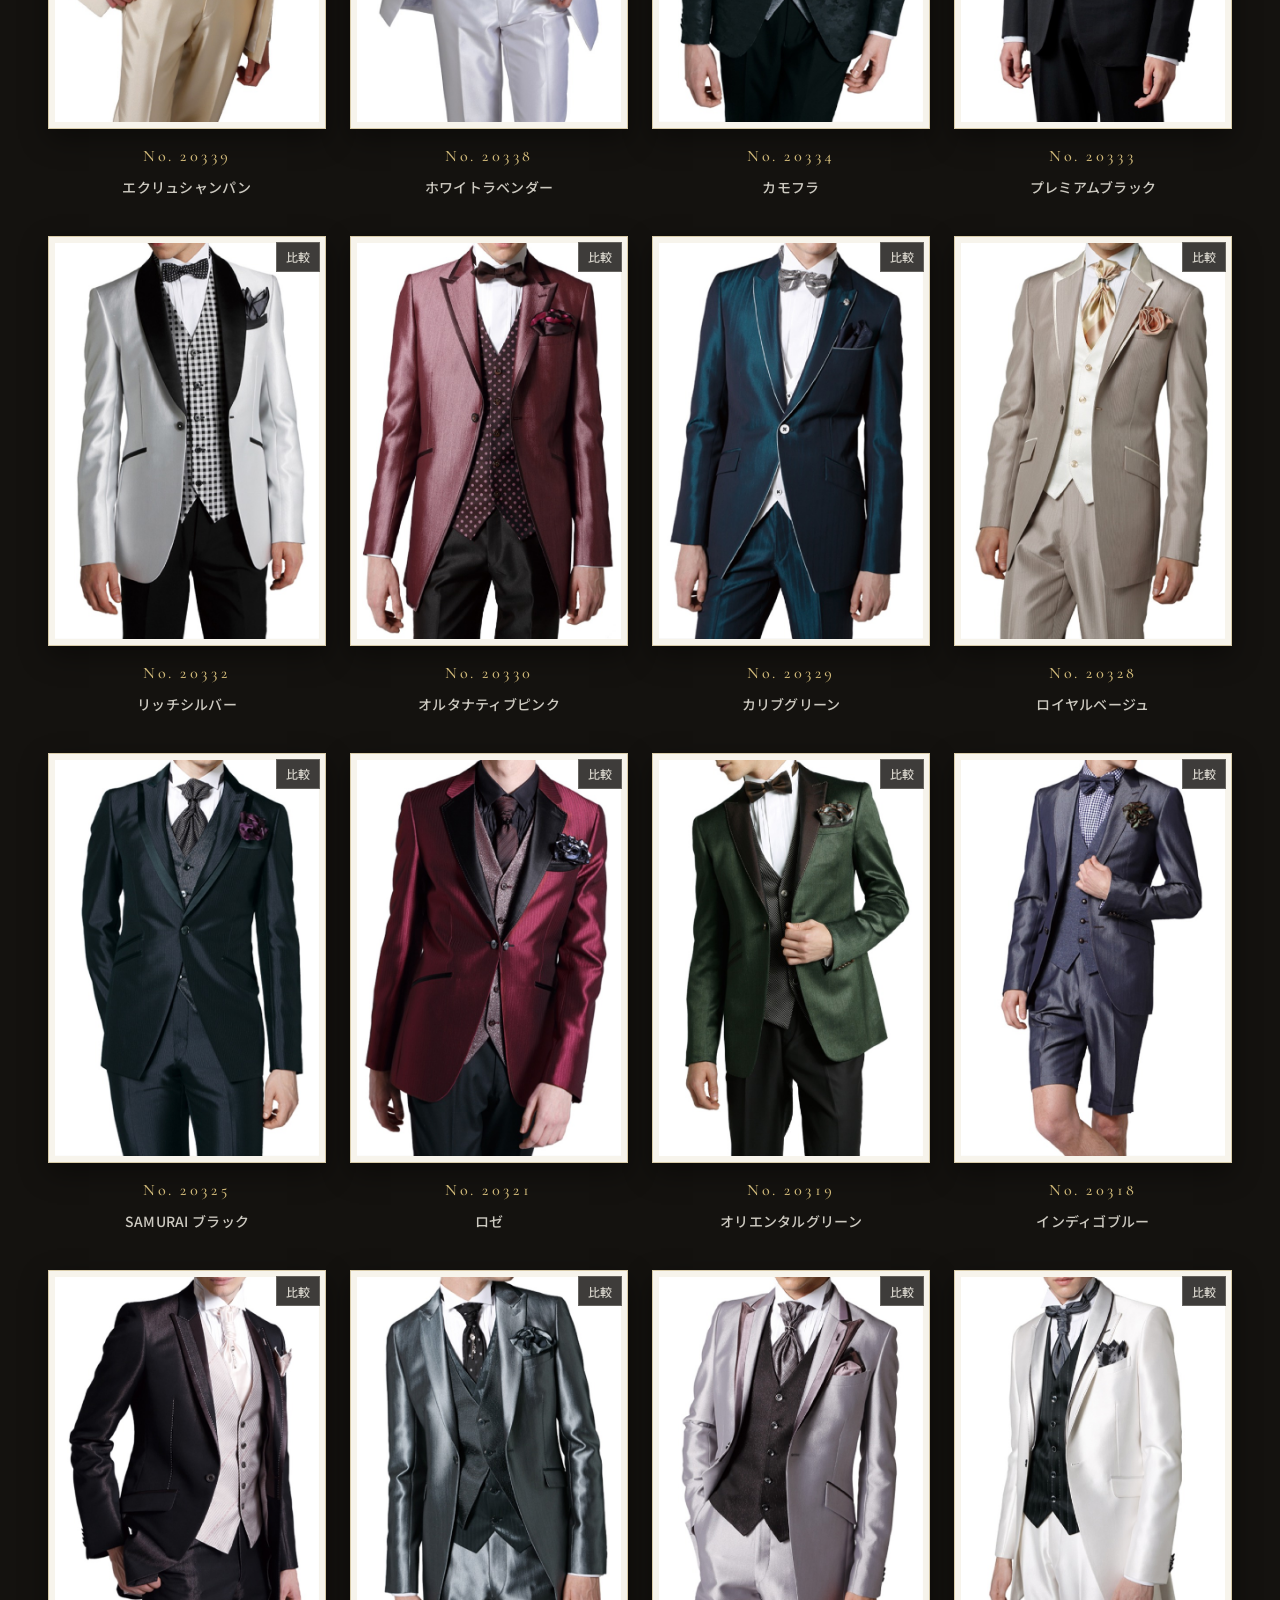
==== commit 17971e50: "refactor: 3案の比較をやめ、黒1本のサイトに絞る 先方確認（2026-09-14）で「3つ比べるのは要らない、黒の1つでよい」との回答。  - archive/（3案の比較トップ・B案 Wo" ====
--- a/index.html
+++ b/index.html
@@ -18,8 +18,7 @@
 <a class="skip-link" href="#main">本文へスキップ</a>
 
 <div class="util-bar">
-  <span class="util-note">デザイン提案サンプル — Maison Formal「格式のメゾン」</span>
-  <a href="archive/index.html">3案の比較を見る →</a>
+  <span class="util-note">with a WISH サイトリニューアル — デザイン提案サンプル</span>
 </div>
 
 <header class="site-header">
--- a/style.css
+++ b/style.css
@@ -88,8 +88,9 @@
 .skip-link:focus-visible { top: 8px; }
 
 /* ---------- utility bar ---------- */
+/* 3案比較をやめ、中身は但し書き1つだけになったので中央に置く */
 .util-bar {
-  display: flex; justify-content: space-between; align-items: center; gap: 1em;
+  display: flex; justify-content: center; align-items: center; gap: 1em;
   padding: 0.55em var(--pad-x);
   border-bottom: 1px solid var(--line);
   font-size: var(--fs-2xs); font-weight: var(--wt-small);
